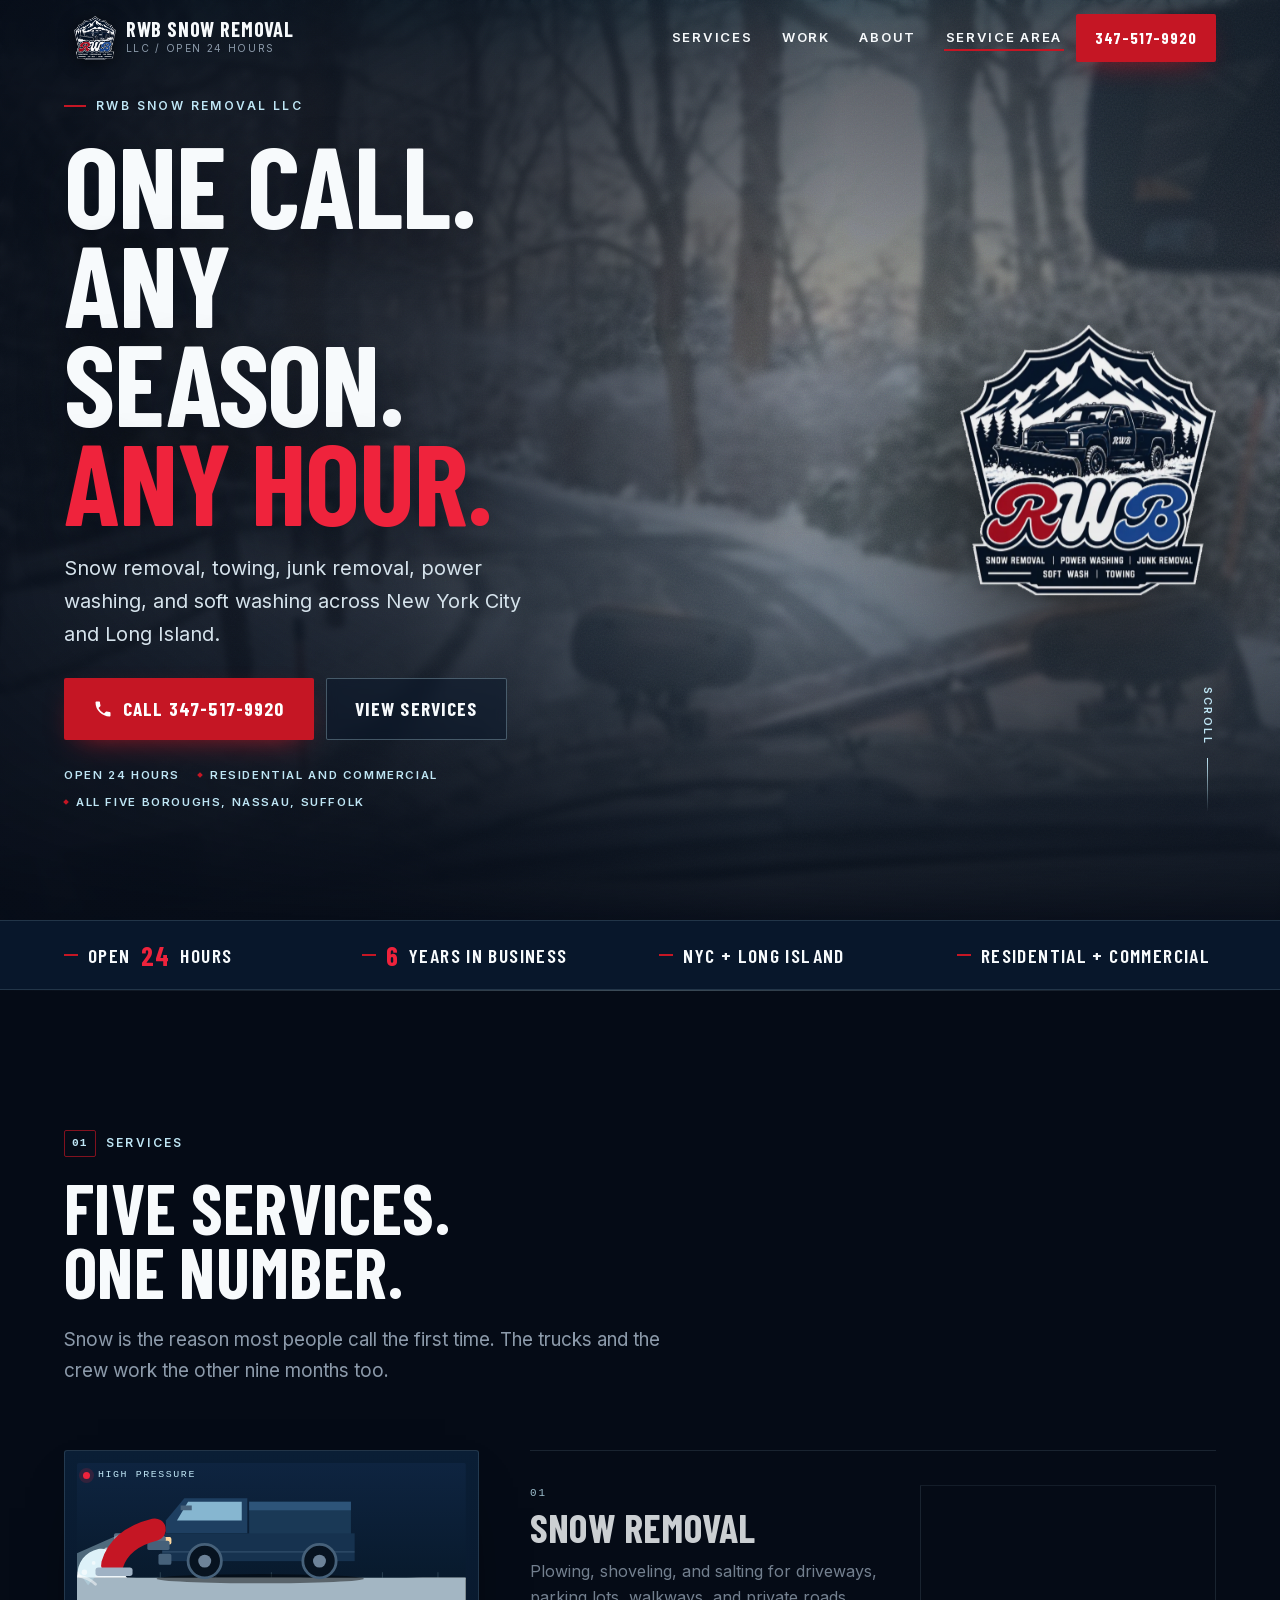
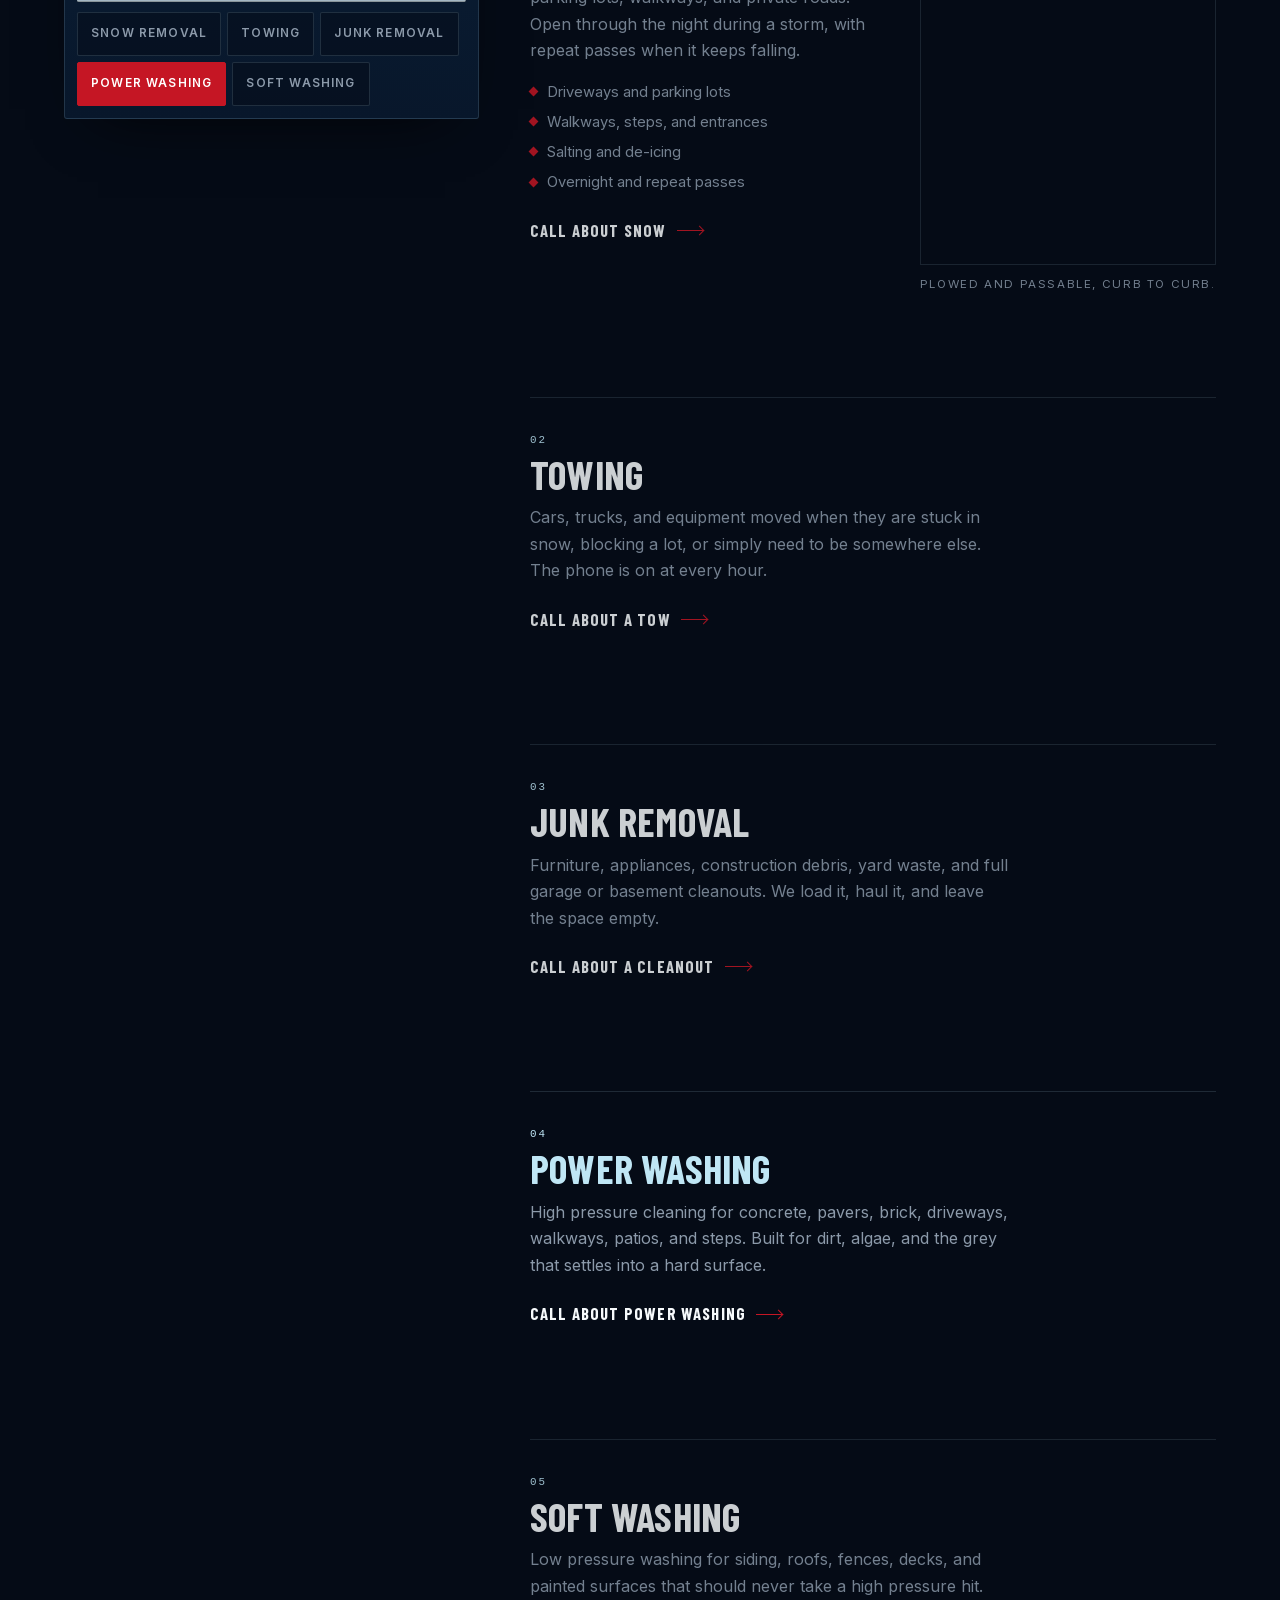
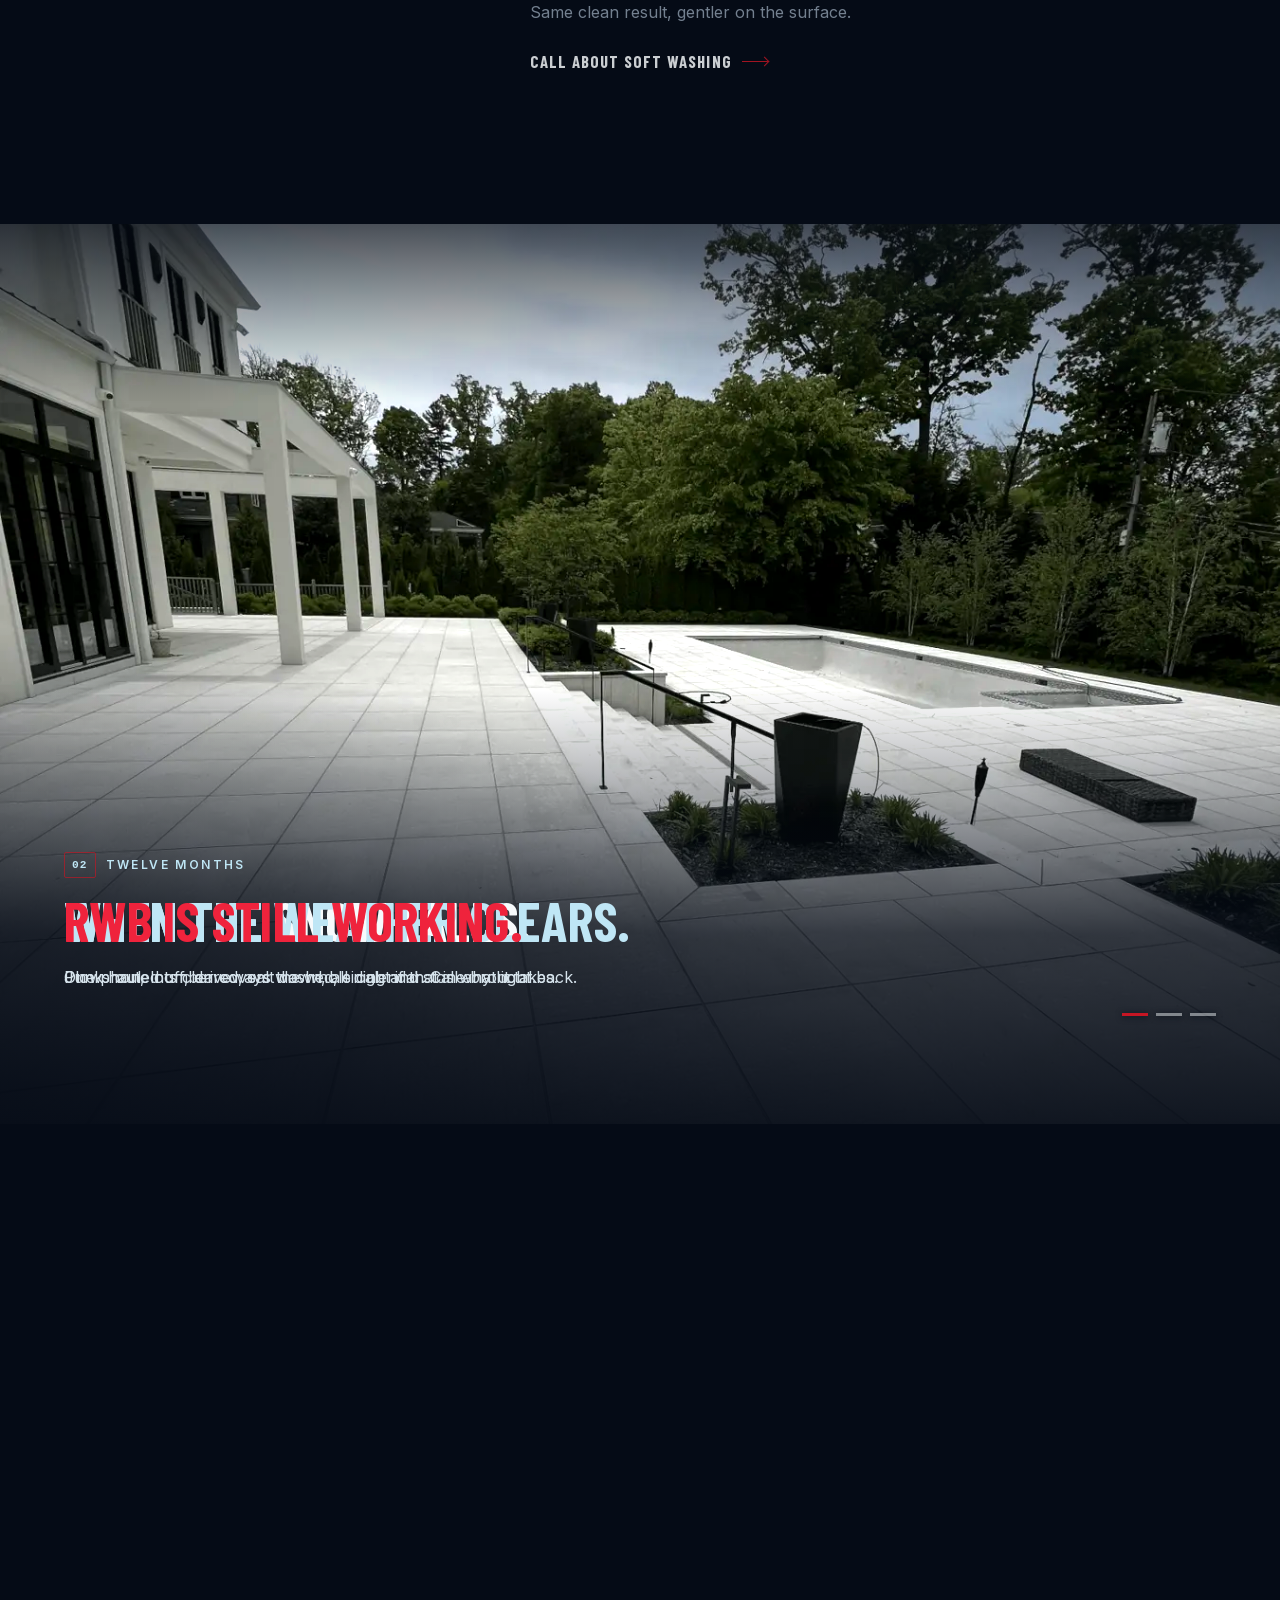
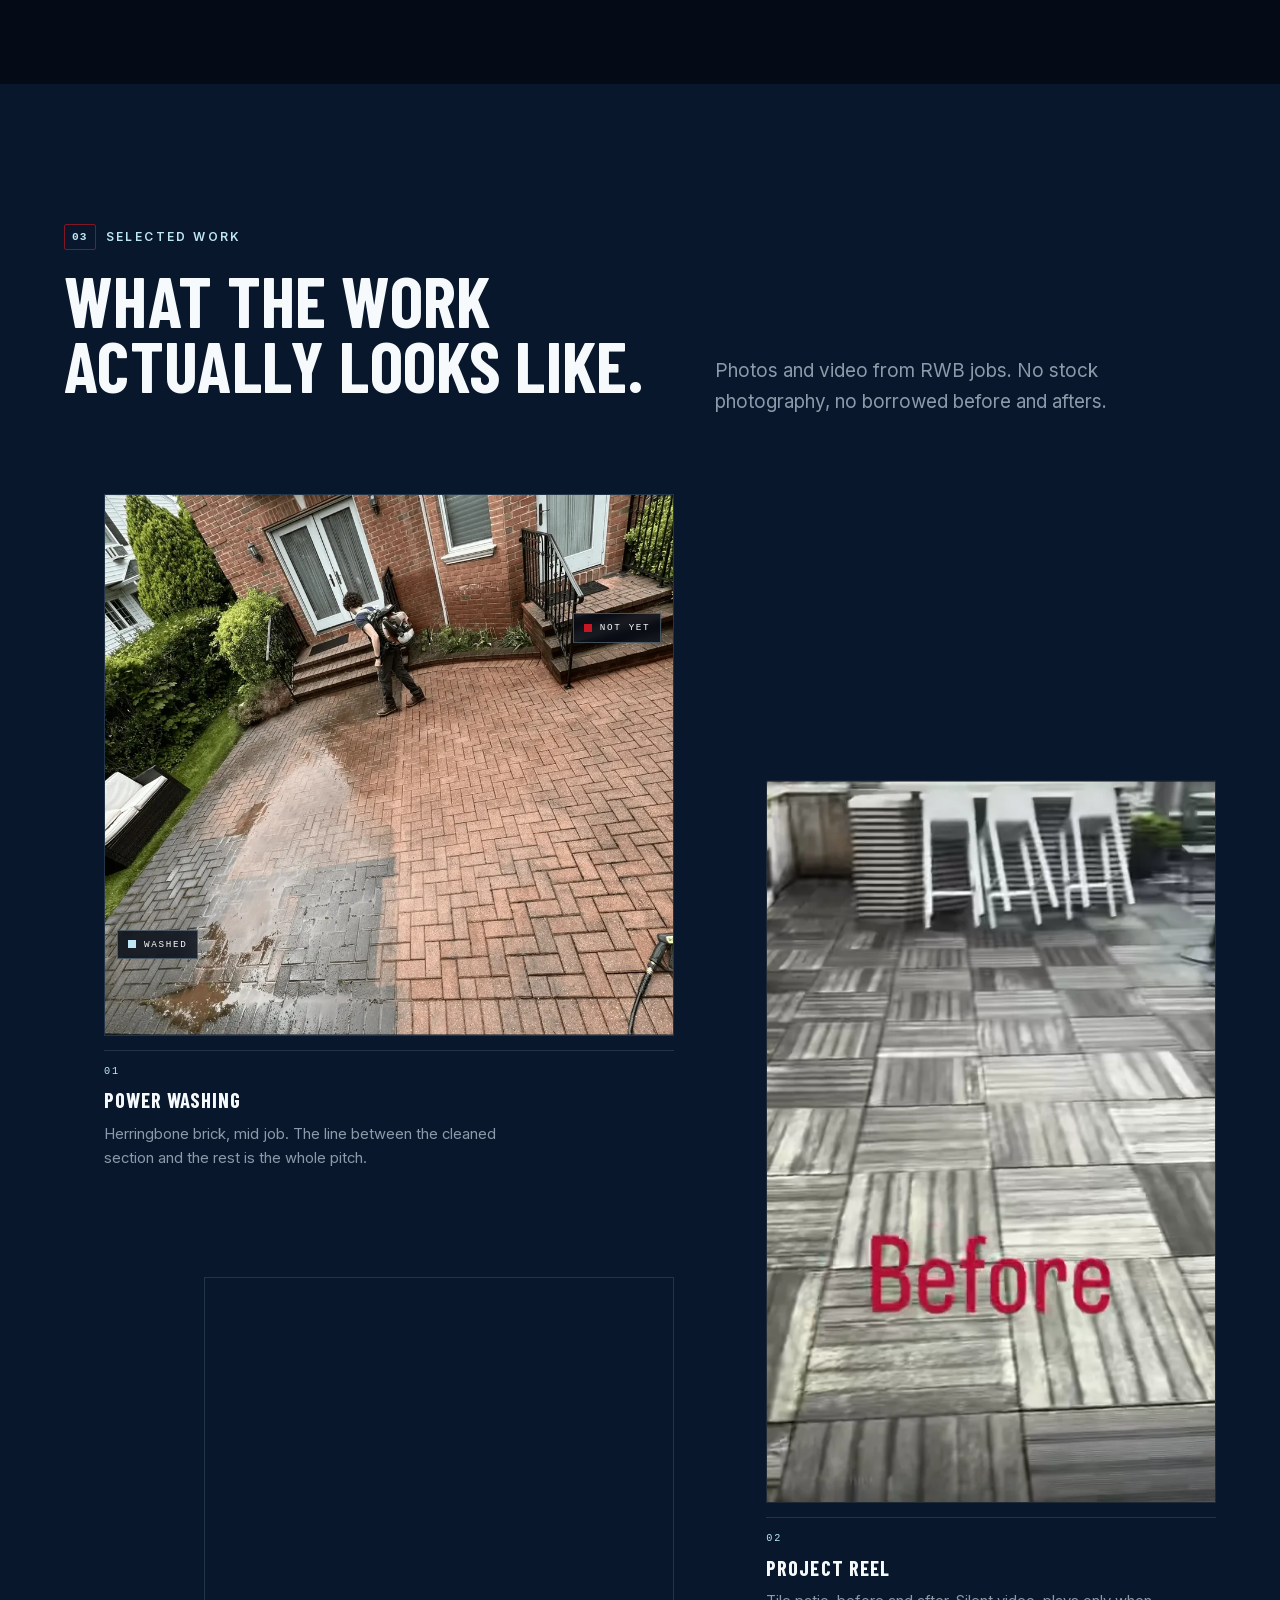
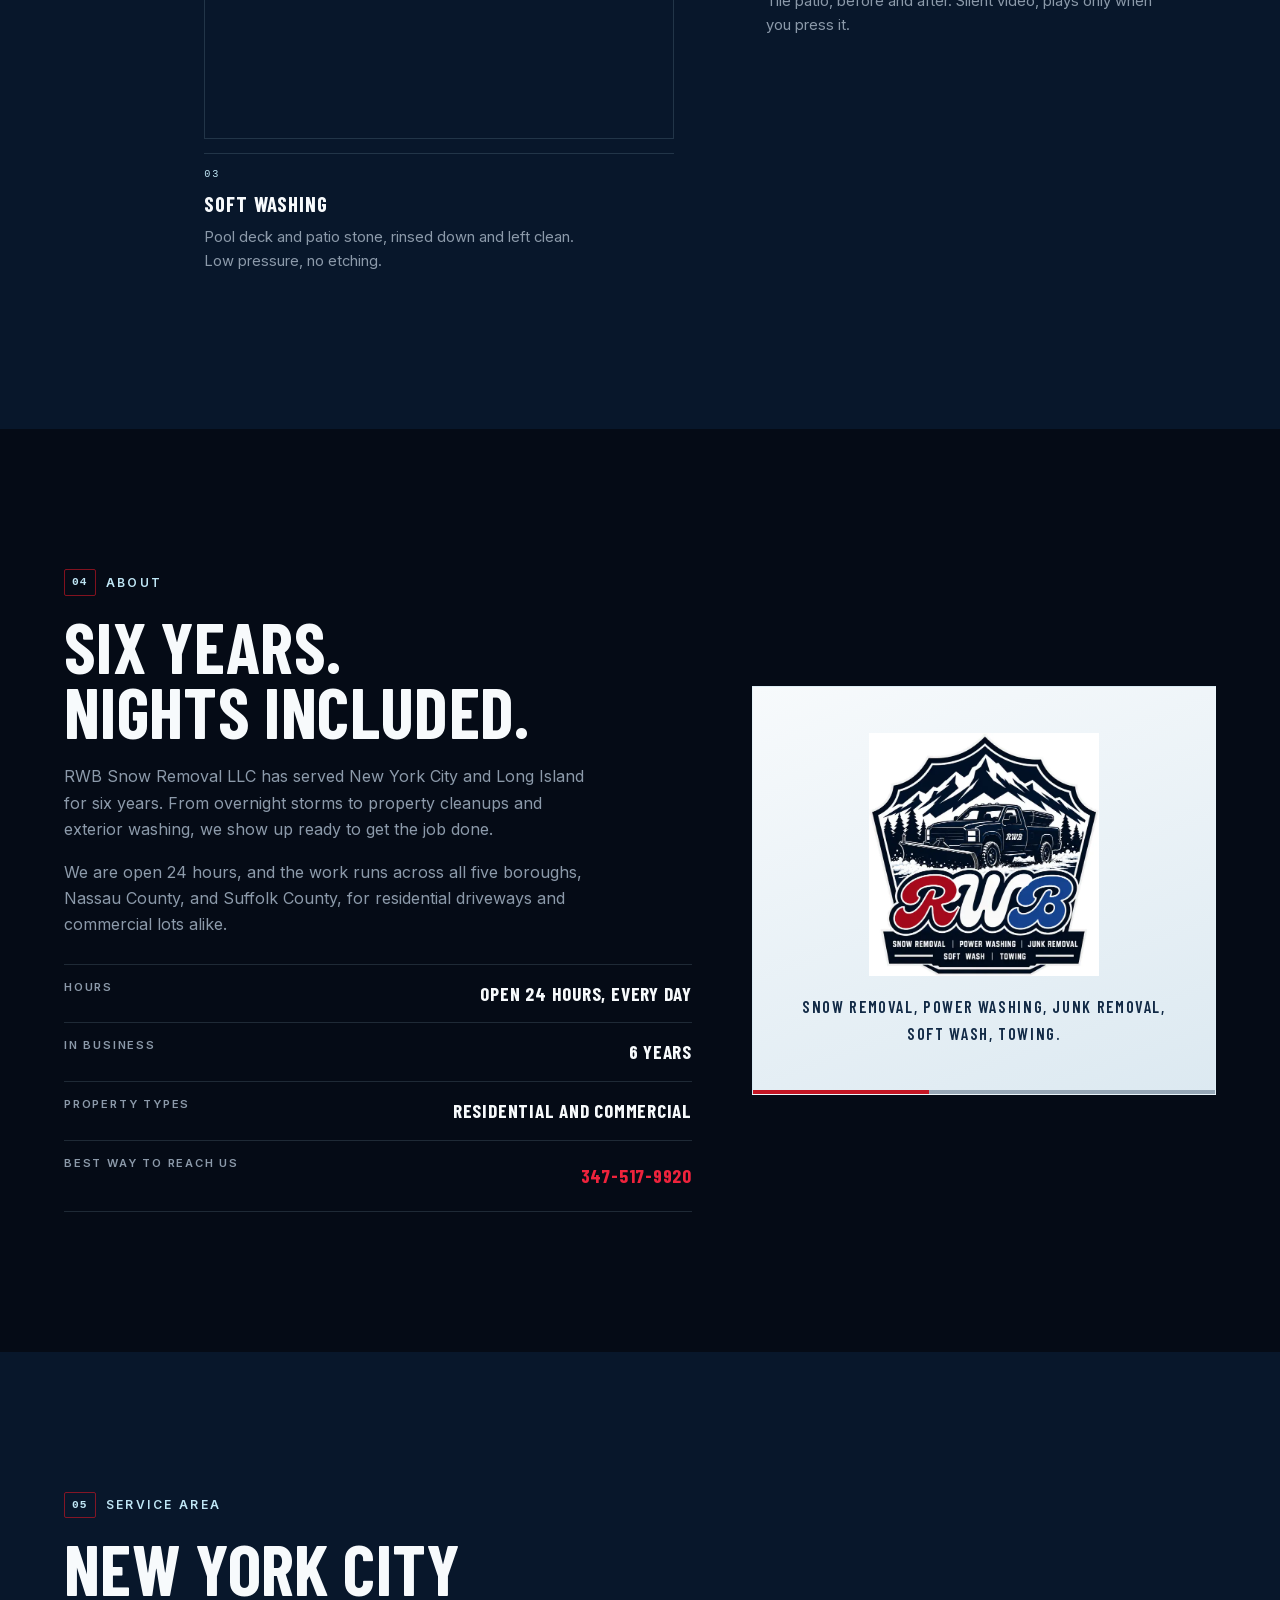
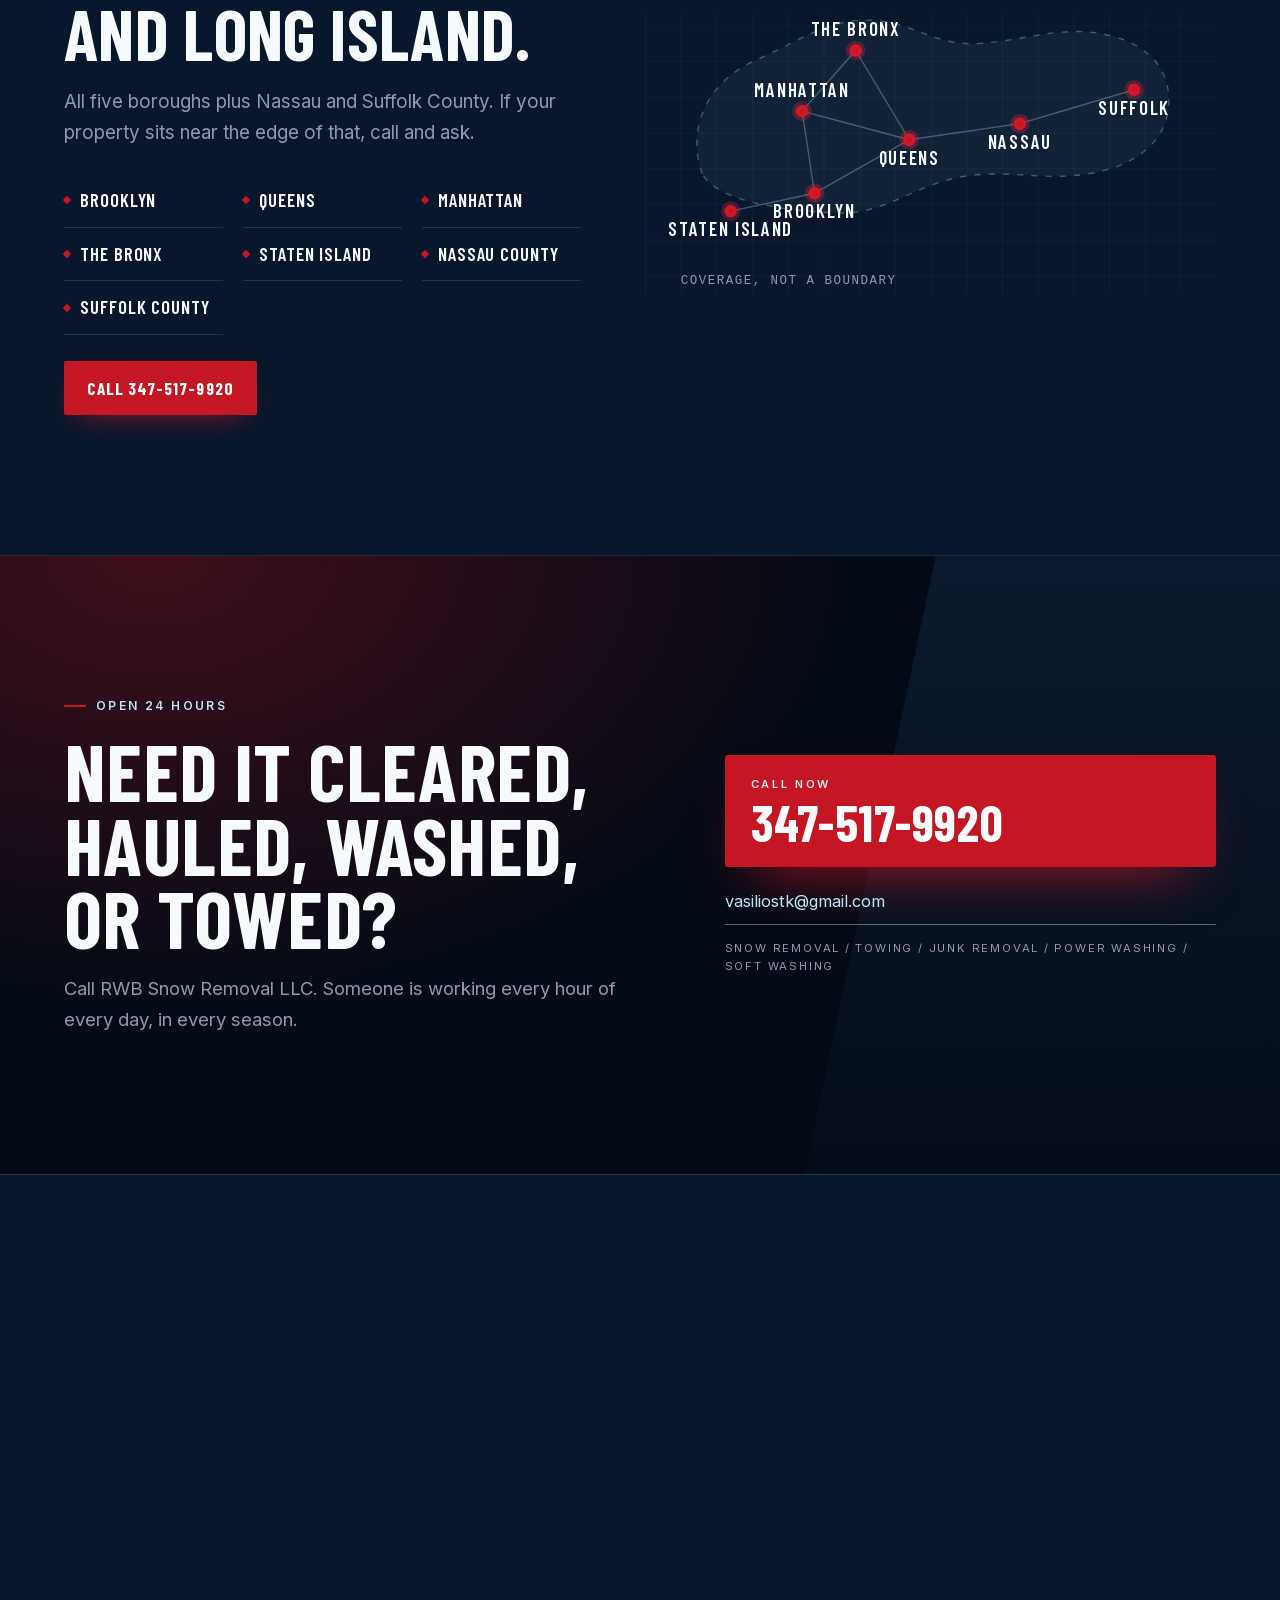
==== index.html @ 0ff24551 "Build the RWB Snow Removal LLC website A one page, static site for GitHub Pages: index.html at the r" ====
<!doctype html>
<html lang="en" class="no-js">
<head>
<meta charset="utf-8">
<meta name="viewport" content="width=device-width, initial-scale=1, viewport-fit=cover">

<!--
  SITE URL: the two absolute URLs below (canonical and og:url) plus the ones in
  sitemap.xml, robots.txt and the JSON-LD block are the only places the public
  address of this site appears. The default is the GitHub Pages address for this
  repository. If a custom domain is added later, replace that address in those
  files. Everything else on the page uses relative paths, so the site works from
  a repository subpath, from a custom domain, or from a local folder.
-->
<title>RWB Snow Removal LLC | 24 Hour Snow Removal, NYC and Long Island</title>
<meta name="description" content="Snow removal, towing, junk removal, power washing, and soft washing across all five NYC boroughs, Nassau County, and Suffolk County. Open 24 hours. Call 347-517-9920.">
<link rel="canonical" href="https://bellmorewebdesign.github.io/RWB_SnowRemoval/">
<meta name="theme-color" content="#08172B">
<meta name="color-scheme" content="dark">
<meta name="format-detection" content="telephone=yes">

<meta property="og:type" content="website">
<meta property="og:site_name" content="RWB Snow Removal LLC">
<meta property="og:title" content="RWB Snow Removal LLC | 24 Hour Snow Removal, NYC and Long Island">
<meta property="og:description" content="Snow removal, towing, junk removal, power washing, and soft washing across New York City and Long Island. Open 24 hours. Call 347-517-9920.">
<meta property="og:url" content="https://bellmorewebdesign.github.io/RWB_SnowRemoval/">
<meta property="og:image" content="https://bellmorewebdesign.github.io/RWB_SnowRemoval/assets/images/og-cover.jpg">
<meta property="og:image:width" content="1200">
<meta property="og:image:height" content="630">
<meta property="og:image:alt" content="RWB Snow Removal LLC, open 24 hours across New York City and Long Island">
<meta property="og:locale" content="en_US">
<meta name="twitter:card" content="summary_large_image">
<meta name="twitter:title" content="RWB Snow Removal LLC | 24 Hour Snow Removal, NYC and Long Island">
<meta name="twitter:description" content="Snow removal, towing, junk removal, power washing, and soft washing across New York City and Long Island. Open 24 hours.">
<meta name="twitter:image" content="https://bellmorewebdesign.github.io/RWB_SnowRemoval/assets/images/og-cover.jpg">

<link rel="icon" href="favicon.ico" sizes="16x16 32x32 48x48">
<link rel="icon" type="image/png" href="assets/images/favicon-32.png" sizes="32x32">
<link rel="apple-touch-icon" href="apple-touch-icon.png">

<link rel="preload" href="assets/fonts/barlow-condensed-700.woff2" as="font" type="font/woff2" crossorigin>
<link rel="preload" href="assets/fonts/inter-400.woff2" as="font" type="font/woff2" crossorigin>
<link rel="preload" href="assets/images/snowplow-cab-960.webp" as="image" fetchpriority="high"
      imagesrcset="assets/images/snowplow-cab-640.webp 640w, assets/images/snowplow-cab-960.webp 960w, assets/images/snowplow-cab.webp 1206w" imagesizes="100vw">
<link rel="stylesheet" href="assets/css/style.css">
<script>(function(d){var e=d.documentElement;e.className=e.className.replace('no-js','js');try{if(!window.matchMedia('(prefers-reduced-motion: reduce)').matches){e.classList.add('motion');}}catch(err){}})(document);</script>
</head>

<body>
<a class="skip-link" href="#main">Skip to content</a>

<header class="site-header" id="top" data-header>
  <div class="header-inner">
    <a class="brand" href="#top" aria-label="RWB Snow Removal LLC, back to top">
      <picture>
        <source srcset="assets/images/rwb-logo-transparent.webp" type="image/webp">
        <img class="brand-mark" src="assets/images/rwb-logo-transparent.png" alt="" width="616" height="649" decoding="async">
      </picture>
      <span class="brand-text">
        <span class="brand-name">RWB Snow Removal</span>
        <span class="brand-sub">LLC / Open 24 hours</span>
      </span>
    </a>

    <nav class="nav" aria-label="Primary">
      <ul class="nav-list">
        <li><a href="#services">Services</a></li>
        <li><a href="#work">Work</a></li>
        <li><a href="#about">About</a></li>
        <li><a href="#area">Service Area</a></li>
      </ul>
    </nav>

    <div class="header-actions">
      <a class="btn btn-call btn-header" href="tel:+13475179920">
        <span class="btn-call-label">Call</span>
        <span class="btn-call-number">347-517-9920</span>
      </a>
      <button class="nav-toggle" type="button" aria-expanded="false" aria-controls="mobile-menu" data-nav-toggle>
        <span class="nav-toggle-bars" aria-hidden="true"><i></i><i></i><i></i></span>
        <span class="nav-toggle-text">Menu</span>
      </button>
    </div>
  </div>

  <div class="mobile-menu" id="mobile-menu" data-nav-panel hidden>
    <nav aria-label="Mobile">
      <ul class="mobile-list">
        <li><a href="#services"><span class="mm-num">01</span> Services</a></li>
        <li><a href="#seasons"><span class="mm-num">02</span> Seasons</a></li>
        <li><a href="#work"><span class="mm-num">03</span> Work</a></li>
        <li><a href="#about"><span class="mm-num">04</span> About</a></li>
        <li><a href="#area"><span class="mm-num">05</span> Service Area</a></li>
      </ul>
    </nav>
    <div class="mobile-contact">
      <a class="btn btn-call btn-block" href="tel:+13475179920">Call 347-517-9920</a>
      <a class="mobile-email" href="mailto:vasiliostk@gmail.com">vasiliostk@gmail.com</a>
      <p class="mobile-hours">Open 24 hours / NYC and Long Island</p>
    </div>
  </div>
</header>

<main id="main">

  <!-- ============ HERO ============ -->
  <section class="hero" id="hero" data-hero>
    <div class="hero-media">
      <img class="hero-img" src="assets/images/snowplow-cab.webp"
           srcset="assets/images/snowplow-cab-640.webp 640w, assets/images/snowplow-cab-960.webp 960w, assets/images/snowplow-cab.webp 1206w" sizes="100vw"
           width="1206" height="1573"
           alt="View through the windshield of a plow truck on a snow covered road lined with bare trees"
           fetchpriority="high" decoding="async">
      <div class="hero-frost" aria-hidden="true"></div>
      <div class="hero-scrim" aria-hidden="true"></div>
      <div class="hero-grain" aria-hidden="true"></div>
    </div>

    <div class="hero-inner wrap">
      <div class="hero-copy">
        <p class="eyebrow hero-eyebrow">
          <span class="tick" aria-hidden="true"></span>
          RWB Snow Removal LLC
        </p>
        <h1 class="hero-title">
          <span class="hero-line">One call.</span>
          <span class="hero-line">Any season.</span>
          <span class="hero-line hero-line-accent">Any hour.</span>
        </h1>
        <p class="hero-sub">Snow removal, towing, junk removal, power washing, and soft washing across New York City and Long Island.</p>
        <div class="hero-actions">
          <a class="btn btn-call btn-lg" href="tel:+13475179920">
            <svg class="btn-icon" viewBox="0 0 24 24" aria-hidden="true" focusable="false"><path d="M6.6 10.8a15.1 15.1 0 0 0 6.6 6.6l2.2-2.2c.3-.3.7-.4 1-.2 1.2.4 2.4.6 3.6.6.6 0 1 .4 1 1V20c0 .6-.4 1-1 1A17 17 0 0 1 3 4c0-.6.4-1 1-1h3.4c.6 0 1 .4 1 1 0 1.3.2 2.5.6 3.6.1.4 0 .8-.2 1l-2.2 2.2Z"/></svg>
            Call 347-517-9920
          </a>
          <a class="btn btn-ghost btn-lg" href="#services">View services</a>
        </div>
        <ul class="hero-meta">
          <li>Open 24 hours</li>
          <li>Residential and commercial</li>
          <li>All five boroughs, Nassau, Suffolk</li>
        </ul>
      </div>
    </div>

    <picture>
      <source srcset="assets/images/rwb-logo-transparent.webp" type="image/webp">
      <img class="hero-badge" src="assets/images/rwb-logo-transparent.png" alt="" width="616" height="649"
           loading="lazy" decoding="async" aria-hidden="true">
    </picture>

    <a class="hero-scroll" href="#services">
      <span class="hero-scroll-text">Scroll</span>
      <span class="hero-scroll-line" aria-hidden="true"></span>
    </a>
  </section>

  <!-- ============ TRUST BAR ============ -->
  <section class="trust" aria-label="RWB at a glance">
    <div class="wrap">
      <ul class="trust-list">
        <li class="trust-item reveal"><span class="tick" aria-hidden="true"></span>Open <span class="num" data-count-to="24">24</span> hours</li>
        <li class="trust-item reveal" style="--d:60ms"><span class="tick" aria-hidden="true"></span><span class="num" data-count-to="6">6</span> years in business</li>
        <li class="trust-item reveal" style="--d:120ms"><span class="tick" aria-hidden="true"></span>NYC + Long Island</li>
        <li class="trust-item reveal" style="--d:180ms"><span class="tick" aria-hidden="true"></span>Residential + commercial</li>
      </ul>
    </div>
  </section>

  <!-- ============ SERVICES ============ -->
  <section class="services section" id="services" aria-labelledby="services-h">
    <div class="wrap">
      <div class="sec-head">
        <p class="eyebrow reveal"><span class="sec-num">01</span> Services</p>
        <h2 class="sec-title reveal" id="services-h" style="--d:60ms">Five services.<br>One number.</h2>
        <p class="lede reveal" style="--d:120ms">Snow is the reason most people call the first time. The trucks and the crew work the other nine months too.</p>
      </div>

      <div class="svc-layout">
        <div class="svc-stage-col">
          <div class="svc-stage" data-stage>
            <div class="svc-stage-head">
              <span class="svc-stage-dot" aria-hidden="true"></span>
              <span class="svc-stage-label" data-machine-label>Plow down</span>
            </div>

            <!-- WOW 3: original simplified service machine, built for this site -->
            <svg class="machine" viewBox="0 0 420 150" preserveAspectRatio="xMidYMax slice"
                 role="img" aria-label="Illustration of a service truck that changes its setup for each service"
                 data-machine data-state="snow">
              <defs>
                <linearGradient id="mSky" x1="0" y1="0" x2="0" y2="1">
                  <stop offset="0" stop-color="#0e2440"/>
                  <stop offset="1" stop-color="#071829"/>
                </linearGradient>
                <clipPath id="mGround"><rect x="0" y="124" width="420" height="26"/></clipPath>
              </defs>

              <rect class="m-sky" x="0" y="0" width="420" height="150" fill="url(#mSky)"/>

              <g class="m-ticks">
                <path d="M0 124h420"/>
                <path d="M30 118v6M90 118v6M150 118v6M210 118v6M270 118v6M330 118v6M390 118v6"/>
              </g>

              <g clip-path="url(#mGround)">
                <rect class="m-ground" x="0" y="124" width="420" height="26"/>
                <g class="m-snowlayer">
                  <rect x="0" y="124" width="420" height="26"/>
                  <path class="m-snowlip" d="M0 126c38 3 64-6 106-4s64 7 110 4 88-7 124-4 80 4 80 4v-6H0z"/>
                </g>
                <path class="m-plowed" d="M112 124H420v26H86z"/>
                <rect class="m-grime" x="0" y="124" width="420" height="26"/>
                <rect class="m-clean" x="0" y="124" width="420" height="26"/>
              </g>

              <g class="m-facade">
                <rect class="m-facade-wall" x="0" y="14" width="64" height="110"/>
                <rect class="m-facade-clean" x="0" y="14" width="64" height="110"/>
                <path class="m-facade-lap" d="M0 32h64M0 50h64M0 68h64M0 86h64M0 104h64"/>
                <rect class="m-facade-win" x="10" y="38" width="18" height="24"/>
                <rect class="m-facade-win" x="38" y="38" width="18" height="24"/>
                <rect class="m-facade-win" x="10" y="80" width="18" height="24"/>
                <rect class="m-facade-win" x="38" y="80" width="18" height="24"/>
              </g>

              <g class="m-towed">
                <path class="m-towed-cab" d="M350 74h38l14 20h-52z"/>
                <path class="m-towed-body" d="M336 94h70l12 14v16h-82z"/>
                <circle class="m-wheel-t" cx="356" cy="116" r="9"/>
                <circle class="m-wheel-t" cx="400" cy="116" r="9"/>
              </g>

              <path class="m-pile" d="M0 124c0-17 9-28 23-31 11-2 18 6 22 15 2 6 5 11 9 16z"/>
              <g class="m-dumped">
                <rect x="316" y="108" width="30" height="16" rx="2"/>
                <rect x="350" y="112" width="22" height="12" rx="2"/>
                <rect x="330" y="94" width="18" height="14" rx="2"/>
              </g>
              <ellipse class="m-shadow" cx="198" cy="125" rx="112" ry="5"/>

              <g class="m-truck">
                <g class="m-bed">
                  <path class="m-bed-box" d="M186 42h110v58H186z"/>
                  <path class="m-bed-rail" d="M186 42h110v9H186z"/>
                  <g class="m-debris">
                    <rect x="200" y="62" width="24" height="16" rx="2"/>
                    <rect x="230" y="58" width="18" height="20" rx="2"/>
                    <rect x="254" y="64" width="24" height="14" rx="2"/>
                  </g>
                  <text class="m-plate" x="241" y="92" text-anchor="middle">RWB</text>
                </g>

                <g class="m-boom">
                  <rect class="m-boom-arm" x="288" y="70" width="62" height="13" rx="2"/>
                  <path class="m-boom-hook" d="M344 83v9a10 10 0 0 0 10 10"/>
                </g>

                <path class="m-cab" d="M96 76V62l20-24h68v38z"/>
                <path class="m-glass" d="M120 42h58v20h-70z"/>
                <rect class="m-body" x="92" y="76" width="208" height="30"/>
                <path class="m-trim" d="M92 96h208"/>
                <rect class="m-bumper" x="88" y="98" width="14" height="12" rx="2"/>
                <rect class="m-light" x="92" y="80" width="10" height="8" rx="2"/>
                <path class="m-mirror" d="M112 46h12v5h-12z"/>

                <g class="m-wand">
                  <rect class="m-wand-arm" x="50" y="79" width="46" height="7" rx="3"/>
                  <rect class="m-wand-tip" x="40" y="76" width="13" height="12" rx="2"/>
                  <g class="m-spray">
                    <path class="m-spray-fan" d="M44 78-10 102l22 30 40-48z"/>
                    <path class="m-splash" d="M2 122c8 2 14 5 18 9"/>
                    <circle class="m-drop" cx="32" cy="94" r="2.6"/>
                    <circle class="m-drop" cx="18" cy="108" r="2"/>
                    <circle class="m-drop" cx="8" cy="118" r="3"/>
                  </g>
                </g>

                <g class="m-wheels">
                  <circle class="m-tyre" cx="138" cy="106" r="18"/>
                  <circle class="m-hub" cx="138" cy="106" r="7"/>
                  <circle class="m-tyre" cx="262" cy="106" r="18"/>
                  <circle class="m-hub" cx="262" cy="106" r="7"/>
                </g>

                <g class="m-plow">
                  <rect class="m-plow-arm" x="76" y="84" width="24" height="10" rx="2"/>
                  <path class="m-plow-blade" d="M84 72C60 78 44 90 38 110"/>
                  <rect class="m-plow-edge" x="20" y="113" width="40" height="9" rx="3"/>
                </g>
              </g>
            </svg>

            <ul class="svc-chips" data-chips>
              <li><a class="chip" href="#svc-snow" data-svc="snow">Snow removal</a></li>
              <li><a class="chip" href="#svc-towing" data-svc="towing">Towing</a></li>
              <li><a class="chip" href="#svc-junk" data-svc="junk">Junk removal</a></li>
              <li><a class="chip" href="#svc-power" data-svc="power">Power washing</a></li>
              <li><a class="chip" href="#svc-soft" data-svc="soft">Soft washing</a></li>
            </ul>
          </div>
        </div>

        <ol class="svc-list">
          <li class="svc svc-lead" id="svc-snow" data-svc="snow">
            <div class="svc-body">
              <p class="svc-index">01</p>
              <h3 class="svc-title">Snow removal</h3>
              <p class="svc-text">Plowing, shoveling, and salting for driveways, parking lots, walkways, and private roads. Open through the night during a storm, with repeat passes when it keeps falling.</p>
              <ul class="svc-points">
                <li>Driveways and parking lots</li>
                <li>Walkways, steps, and entrances</li>
                <li>Salting and de-icing</li>
                <li>Overnight and repeat passes</li>
              </ul>
              <a class="svc-link" href="tel:+13475179920">Call about snow<span class="svc-link-arrow" aria-hidden="true"></span></a>
            </div>
            <figure class="svc-figure reveal-img">
              <img src="assets/images/cleared-road.webp"
                   srcset="assets/images/cleared-road-640.webp 640w, assets/images/cleared-road-960.webp 960w, assets/images/cleared-road.webp 1350w"
                   sizes="(min-width: 900px) 30vw, 90vw"
                   width="1350" height="1800"
                   alt="Residential road plowed down to bare pavement with snow banked along both sides"
                   loading="lazy" decoding="async">
              <figcaption>Plowed and passable, curb to curb.</figcaption>
            </figure>
          </li>

          <li class="svc" id="svc-towing" data-svc="towing">
            <div class="svc-body">
              <p class="svc-index">02</p>
              <h3 class="svc-title">Towing</h3>
              <p class="svc-text">Cars, trucks, and equipment moved when they are stuck in snow, blocking a lot, or simply need to be somewhere else. The phone is on at every hour.</p>
              <a class="svc-link" href="tel:+13475179920">Call about a tow<span class="svc-link-arrow" aria-hidden="true"></span></a>
            </div>
          </li>

          <li class="svc" id="svc-junk" data-svc="junk">
            <div class="svc-body">
              <p class="svc-index">03</p>
              <h3 class="svc-title">Junk removal</h3>
              <p class="svc-text">Furniture, appliances, construction debris, yard waste, and full garage or basement cleanouts. We load it, haul it, and leave the space empty.</p>
              <a class="svc-link" href="tel:+13475179920">Call about a cleanout<span class="svc-link-arrow" aria-hidden="true"></span></a>
            </div>
          </li>

          <li class="svc" id="svc-power" data-svc="power">
            <div class="svc-body">
              <p class="svc-index">04</p>
              <h3 class="svc-title">Power washing</h3>
              <p class="svc-text">High pressure cleaning for concrete, pavers, brick, driveways, walkways, patios, and steps. Built for dirt, algae, and the grey that settles into a hard surface.</p>
              <a class="svc-link" href="tel:+13475179920">Call about power washing<span class="svc-link-arrow" aria-hidden="true"></span></a>
            </div>
          </li>

          <li class="svc" id="svc-soft" data-svc="soft">
            <div class="svc-body">
              <p class="svc-index">05</p>
              <h3 class="svc-title">Soft washing</h3>
              <p class="svc-text">Low pressure washing for siding, roofs, fences, decks, and painted surfaces that should never take a high pressure hit. Same clean result, gentler on the surface.</p>
              <a class="svc-link" href="tel:+13475179920">Call about soft washing<span class="svc-link-arrow" aria-hidden="true"></span></a>
            </div>
          </li>
        </ol>
      </div>
    </div>
  </section>

  <!-- ============ WOW 2: SEASON CHANGE ============ -->
  <section class="season" id="seasons" aria-labelledby="season-h" data-season>
    <div class="season-track" data-season-track>
      <div class="season-stage">
        <div class="season-layer season-warm">
          <img src="assets/images/pool-patio.webp"
               srcset="assets/images/pool-patio-640.webp 640w, assets/images/pool-patio-960.webp 960w, assets/images/pool-patio.webp 1350w" sizes="100vw"
               width="1350" height="1800"
               alt="Large light stone patio and pool deck after cleaning, with green trees behind it"
               loading="lazy" decoding="async">
        </div>
        <div class="season-layer season-winter" data-season-winter>
          <img src="assets/images/cleared-road.webp"
               srcset="assets/images/cleared-road-640.webp 640w, assets/images/cleared-road-960.webp 960w, assets/images/cleared-road.webp 1350w" sizes="100vw"
               width="1350" height="1800"
               alt="Snow banked along a cleared road on a grey winter afternoon"
               loading="lazy" decoding="async">
        </div>
        <div class="season-blade" aria-hidden="true" data-season-blade></div>
        <div class="season-veil" aria-hidden="true"></div>

        <div class="season-content wrap">
          <p class="eyebrow season-eyebrow"><span class="sec-num">02</span> Twelve months</p>
          <h2 class="season-h" id="season-h">
            <span class="season-line" data-stage="0">When the snow falls.</span>
            <span class="season-line" data-stage="1">When the weather clears.</span>
            <span class="season-line" data-stage="2">RWB is still working.</span>
          </h2>
          <p class="season-sub">
            <span class="season-note" data-stage="0">Plows out, lots cleared, salt down, all night if that is what it takes.</span>
            <span class="season-note" data-stage="1">Junk hauled off, driveways washed, siding and stone brought back.</span>
            <span class="season-note" data-stage="2">One phone number covers the whole calendar. Call any hour.</span>
          </p>
        </div>

        <div class="season-progress" aria-hidden="true">
          <span class="season-pip" data-pip="0"></span>
          <span class="season-pip" data-pip="1"></span>
          <span class="season-pip" data-pip="2"></span>
        </div>
      </div>
    </div>
  </section>

  <!-- ============ SELECTED WORK ============ -->
  <section class="work section" id="work" aria-labelledby="work-h">
    <div class="wrap">
      <div class="sec-head sec-head-split">
        <div>
          <p class="eyebrow reveal"><span class="sec-num">03</span> Selected work</p>
          <h2 class="sec-title reveal" id="work-h" style="--d:60ms">What the work<br>actually looks like.</h2>
        </div>
        <p class="lede reveal" style="--d:120ms">Photos and video from RWB jobs. No stock photography, no borrowed before and afters.</p>
      </div>

      <div class="work-grid">
        <figure class="work-item work-wide reveal-img">
          <div class="work-media">
            <img src="assets/images/power-washing.webp"
                 srcset="assets/images/power-washing-640.webp 640w, assets/images/power-washing-960.webp 960w, assets/images/power-washing.webp 1350w"
                 sizes="(min-width: 1000px) 52vw, 92vw"
                 width="1350" height="1800"
                 alt="Brick patio during power washing, with a hard line between the cleaned pavers and the dirty pavers"
                 loading="lazy" decoding="async">
            <span class="work-mark work-mark-a" aria-hidden="true"><i></i>Washed</span>
            <span class="work-mark work-mark-b" aria-hidden="true"><i></i>Not yet</span>
          </div>
          <figcaption>
            <span class="work-num">01</span>
            <span class="work-cap-title">Power washing</span>
            <span class="work-cap-text">Herringbone brick, mid job. The line between the cleaned section and the rest is the whole pitch.</span>
          </figcaption>
        </figure>

        <div class="work-item work-reel reveal-img">
          <div class="reel" data-reel>
            <div class="reel-frame">
              <video class="reel-video" data-reel-video
                     width="544" height="960"
                     muted playsinline loop preload="none"
                     aria-label="Silent project reel showing a tile patio before and after cleaning"
                     data-src="assets/video/rwb-work-reel.mp4"></video>
              <!-- Stands in for the video poster so the still loads lazily and
                   carries real alt text. It fades out once playback starts. -->
              <div class="reel-fallback" data-reel-fallback>
                <img src="assets/video/rwb-work-reel-poster.webp" width="544" height="960"
                     alt="Tile patio before cleaning, with dirt worked into the surface"
                     loading="lazy" decoding="async">
              </div>
              <button class="reel-btn" type="button" data-reel-btn aria-label="Play the project reel">
                <svg class="reel-icon reel-icon-play" viewBox="0 0 24 24" aria-hidden="true" focusable="false"><path d="M8 5.5v13l11-6.5z"/></svg>
                <svg class="reel-icon reel-icon-pause" viewBox="0 0 24 24" aria-hidden="true" focusable="false"><path d="M7 5h4v14H7zM13 5h4v14h-4z"/></svg>
              </button>
            </div>
          </div>
          <figcaption>
            <span class="work-num">02</span>
            <span class="work-cap-title">Project reel</span>
            <span class="work-cap-text">Tile patio, before and after. Silent video, plays only when you press it.</span>
          </figcaption>
        </div>

        <figure class="work-item work-tall reveal-img">
          <div class="work-media">
            <img src="assets/images/pool-patio.webp"
                 srcset="assets/images/pool-patio-640.webp 640w, assets/images/pool-patio-960.webp 960w, assets/images/pool-patio.webp 1350w"
                 sizes="(min-width: 1000px) 38vw, 92vw"
                 width="1350" height="1800"
                 alt="Cleaned stone pool deck with a spray wand resting at the edge of the frame"
                 loading="lazy" decoding="async">
          </div>
          <figcaption>
            <span class="work-num">03</span>
            <span class="work-cap-title">Soft washing</span>
            <span class="work-cap-text">Pool deck and patio stone, rinsed down and left clean. Low pressure, no etching.</span>
          </figcaption>
        </figure>
      </div>
    </div>
  </section>

  <!-- ============ ABOUT ============ -->
  <section class="about section" id="about" aria-labelledby="about-h">
    <div class="wrap about-grid">
      <div class="about-copy">
        <p class="eyebrow reveal"><span class="sec-num">04</span> About</p>
        <h2 class="sec-title reveal" id="about-h" style="--d:60ms">Six years.<br>Nights included.</h2>
        <p class="about-text reveal" style="--d:120ms">RWB Snow Removal LLC has served New York City and Long Island for six years. From overnight storms to property cleanups and exterior washing, we show up ready to get the job done.</p>
        <p class="about-text reveal" style="--d:160ms">We are open 24 hours, and the work runs across all five boroughs, Nassau County, and Suffolk County, for residential driveways and commercial lots alike.</p>
        <dl class="about-facts reveal" style="--d:200ms">
          <div><dt>Hours</dt><dd>Open 24 hours, every day</dd></div>
          <div><dt>In business</dt><dd>6 years</dd></div>
          <div><dt>Property types</dt><dd>Residential and commercial</dd></div>
          <div><dt>Best way to reach us</dt><dd><a href="tel:+13475179920">347-517-9920</a></dd></div>
        </dl>
      </div>
      <div class="about-panel reveal" style="--d:120ms">
        <img class="about-logo" src="assets/images/rwb-logo.webp" width="618" height="653"
             alt="RWB Snow Removal LLC logo" loading="lazy" decoding="async">
        <p class="about-panel-text">Snow removal, power washing, junk removal, soft wash, towing.</p>
      </div>
    </div>
  </section>

  <!-- ============ SERVICE AREA ============ -->
  <section class="area section" id="area" aria-labelledby="area-h">
    <div class="wrap area-grid">
      <div class="area-copy">
        <p class="eyebrow reveal"><span class="sec-num">05</span> Service area</p>
        <h2 class="sec-title reveal" id="area-h" style="--d:60ms">New York City<br>and Long Island.</h2>
        <p class="lede reveal" style="--d:120ms">All five boroughs plus Nassau and Suffolk County. If your property sits near the edge of that, call and ask.</p>
        <ul class="area-list reveal" style="--d:160ms">
          <li>Brooklyn</li>
          <li>Queens</li>
          <li>Manhattan</li>
          <li>The Bronx</li>
          <li>Staten Island</li>
          <li>Nassau County</li>
          <li>Suffolk County</li>
        </ul>
        <a class="btn btn-call" href="tel:+13475179920">Call 347-517-9920</a>
      </div>

      <div class="area-map reveal" style="--d:120ms">
        <svg class="coverage" viewBox="0 66 640 316" aria-hidden="true" focusable="false">
          <defs>
            <linearGradient id="covFade" x1="0" y1="0" x2="1" y2="0">
              <stop offset="0" stop-color="#BFE6F5" stop-opacity=".55"/>
              <stop offset="1" stop-color="#BFE6F5" stop-opacity=".08"/>
            </linearGradient>
            <pattern id="covGrid" width="40" height="40" patternUnits="userSpaceOnUse">
              <path d="M40 0H0v40" fill="none" stroke="#BFE6F5" stroke-opacity=".08" stroke-width="1"/>
            </pattern>
          </defs>
          <rect x="0" y="0" width="640" height="400" fill="url(#covGrid)"/>
          <path class="cov-blob" d="M64 246c-18-52 6-104 62-128 44-19 78-46 128-44 46 2 72 30 122 26 54-4 96-22 148-8 46 12 68 44 62 84-6 38-40 62-88 70-54 9-92-6-146 4-52 10-84 42-136 40-64-2-136-14-152-44z"/>
          <g class="cov-links">
            <path d="M96 288 190 268 176 176 236 108"/>
            <path d="M190 268 296 208 420 190 548 152"/>
            <path d="M176 176 296 208"/>
            <path d="M236 108 296 208"/>
          </g>
          <g class="cov-nodes">
            <g class="cov-node" style="--i:0"><circle cx="96" cy="288" r="7"/><text x="96" y="316">Staten Island</text></g>
            <g class="cov-node" style="--i:1"><circle cx="190" cy="268" r="7"/><text x="190" y="296">Brooklyn</text></g>
            <g class="cov-node" style="--i:2"><circle cx="176" cy="176" r="7"/><text x="176" y="160">Manhattan</text></g>
            <g class="cov-node" style="--i:3"><circle cx="236" cy="108" r="7"/><text x="236" y="92">The Bronx</text></g>
            <g class="cov-node" style="--i:4"><circle cx="296" cy="208" r="7"/><text x="296" y="236">Queens</text></g>
            <g class="cov-node" style="--i:5"><circle cx="420" cy="190" r="7"/><text x="420" y="218">Nassau</text></g>
            <g class="cov-node" style="--i:6"><circle cx="548" cy="152" r="7"/><text x="548" y="180">Suffolk</text></g>
          </g>
          <g class="cov-legend">
            <path d="M40 344h64" stroke="url(#covFade)" stroke-width="2"/>
            <text x="40" y="370">Coverage, not a boundary</text>
          </g>
        </svg>
      </div>
    </div>
  </section>

  <!-- ============ FINAL CALL ============ -->
  <section class="final section" id="contact" aria-labelledby="final-h">
    <div class="wrap final-grid">
      <div class="final-copy">
        <p class="eyebrow reveal"><span class="tick" aria-hidden="true"></span> Open 24 hours</p>
        <h2 class="final-title reveal" id="final-h" style="--d:60ms">Need it cleared, hauled, washed, or towed?</h2>
        <p class="final-sub reveal" style="--d:120ms">Call RWB Snow Removal LLC. Someone is working every hour of every day, in every season.</p>
      </div>
      <div class="final-actions reveal" style="--d:160ms">
        <a class="final-phone" href="tel:+13475179920">
          <span class="final-phone-label">Call now</span>
          <span class="final-phone-number">347-517-9920</span>
        </a>
        <a class="final-email" href="mailto:vasiliostk@gmail.com">vasiliostk@gmail.com</a>
        <p class="final-note">Snow removal / Towing / Junk removal / Power washing / Soft washing</p>
      </div>
    </div>
  </section>

</main>

<footer class="site-footer">
  <div class="wrap footer-grid">
    <div class="footer-brand">
      <picture>
        <source srcset="assets/images/rwb-logo-transparent.webp" type="image/webp">
        <img class="footer-logo" src="assets/images/rwb-logo-transparent.png" width="616" height="649"
             alt="RWB Snow Removal LLC logo" loading="lazy" decoding="async">
      </picture>
      <p class="footer-tag">Snow removal and property services for New York City and Long Island. Open 24 hours.</p>
    </div>

    <nav class="footer-col" aria-label="Services">
      <h2 class="footer-h">Services</h2>
      <ul>
        <li><a href="#svc-snow">Snow removal</a></li>
        <li><a href="#svc-towing">Towing</a></li>
        <li><a href="#svc-junk">Junk removal</a></li>
        <li><a href="#svc-power">Power washing</a></li>
        <li><a href="#svc-soft">Soft washing</a></li>
      </ul>
    </nav>

    <div class="footer-col">
      <h2 class="footer-h">Service area</h2>
      <ul>
        <li>Brooklyn</li>
        <li>Queens</li>
        <li>Manhattan</li>
        <li>The Bronx</li>
        <li>Staten Island</li>
        <li>Nassau County</li>
        <li>Suffolk County</li>
      </ul>
    </div>

    <div class="footer-col footer-contact">
      <h2 class="footer-h">Contact</h2>
      <ul>
        <li><a class="footer-phone" href="tel:+13475179920">347-517-9920</a></li>
        <li><a href="mailto:vasiliostk@gmail.com">vasiliostk@gmail.com</a></li>
        <li>Open 24 hours, every day</li>
      </ul>
    </div>
  </div>

  <div class="wrap footer-bottom">
    <p>&copy; <span data-year>2026</span> RWB Snow Removal LLC. All rights reserved.</p>
    <p class="footer-credit">Website by Bellmore Web Design</p>
  </div>
</footer>

<div class="callbar" data-callbar>
  <a class="callbar-link" href="tel:+13475179920">
    <svg class="btn-icon" viewBox="0 0 24 24" aria-hidden="true" focusable="false"><path d="M6.6 10.8a15.1 15.1 0 0 0 6.6 6.6l2.2-2.2c.3-.3.7-.4 1-.2 1.2.4 2.4.6 3.6.6.6 0 1 .4 1 1V20c0 .6-.4 1-1 1A17 17 0 0 1 3 4c0-.6.4-1 1-1h3.4c.6 0 1 .4 1 1 0 1.3.2 2.5.6 3.6.1.4 0 .8-.2 1l-2.2 2.2Z"/></svg>
    <span class="callbar-text"><strong>Call 347-517-9920</strong><small>Open 24 hours</small></span>
  </a>
</div>

<script type="application/ld+json">
{
  "@context": "https://schema.org",
  "@type": "LocalBusiness",
  "@id": "https://bellmorewebdesign.github.io/RWB_SnowRemoval/#business",
  "name": "RWB Snow Removal LLC",
  "url": "https://bellmorewebdesign.github.io/RWB_SnowRemoval/",
  "image": "https://bellmorewebdesign.github.io/RWB_SnowRemoval/assets/images/rwb-logo.webp",
  "logo": "https://bellmorewebdesign.github.io/RWB_SnowRemoval/assets/images/rwb-logo.webp",
  "telephone": "+1-347-517-9920",
  "email": "vasiliostk@gmail.com",
  "description": "Snow removal, towing, junk removal, power washing, and soft washing across all five New York City boroughs, Nassau County, and Suffolk County. Open 24 hours.",
  "openingHoursSpecification": [{
    "@type": "OpeningHoursSpecification",
    "dayOfWeek": ["Monday","Tuesday","Wednesday","Thursday","Friday","Saturday","Sunday"],
    "opens": "00:00",
    "closes": "23:59"
  }],
  "areaServed": [
    {"@type": "AdministrativeArea", "name": "Brooklyn, New York"},
    {"@type": "AdministrativeArea", "name": "Queens, New York"},
    {"@type": "AdministrativeArea", "name": "Manhattan, New York"},
    {"@type": "AdministrativeArea", "name": "The Bronx, New York"},
    {"@type": "AdministrativeArea", "name": "Staten Island, New York"},
    {"@type": "AdministrativeArea", "name": "Nassau County, New York"},
    {"@type": "AdministrativeArea", "name": "Suffolk County, New York"}
  ],
  "hasOfferCatalog": {
    "@type": "OfferCatalog",
    "name": "RWB Snow Removal LLC services",
    "itemListElement": [
      {"@type": "Offer", "itemOffered": {"@type": "Service", "name": "Snow removal"}},
      {"@type": "Offer", "itemOffered": {"@type": "Service", "name": "Towing"}},
      {"@type": "Offer", "itemOffered": {"@type": "Service", "name": "Junk removal"}},
      {"@type": "Offer", "itemOffered": {"@type": "Service", "name": "Power washing"}},
      {"@type": "Offer", "itemOffered": {"@type": "Service", "name": "Soft washing"}}
    ]
  }
}
</script>

<script src="assets/js/main.js" defer></script>
</body>
</html>
---- assets/css/style.css ----
/* ==========================================================================
   RWB Snow Removal LLC
   Hand built, no framework, no build step.
   1.  Fonts
   2.  Tokens and reset
   3.  Typography and shared parts
   4.  Buttons and links
   5.  Header, navigation, mobile menu
   6.  Hero (frost clearing reveal)
   7.  Trust bar
   8.  Services and the service machine
   9.  Season change transition
   10. Selected work and the project reel
   11. About
   12. Service area
   13. Final call
   14. Footer and the mobile call bar
   15. Motion, reveals, reduced motion
   ========================================================================== */

/* 1. Fonts ---------------------------------------------------------------- */
@font-face {
  font-family: "Barlow Condensed";
  font-style: normal;
  font-weight: 600;
  font-display: swap;
  src: url("../fonts/barlow-condensed-600.woff2") format("woff2");
}
@font-face {
  font-family: "Barlow Condensed";
  font-style: normal;
  font-weight: 700;
  font-display: swap;
  src: url("../fonts/barlow-condensed-700.woff2") format("woff2");
}
@font-face {
  font-family: "Inter";
  font-style: normal;
  font-weight: 400;
  font-display: swap;
  src: url("../fonts/inter-400.woff2") format("woff2");
}
@font-face {
  font-family: "Inter";
  font-style: normal;
  font-weight: 600;
  font-display: swap;
  src: url("../fonts/inter-600.woff2") format("woff2");
}

/* 2. Tokens and reset ----------------------------------------------------- */
:root {
  --navy-black: #050B16;
  --deep-navy: #08172B;
  --steel-navy: #122A46;
  --signal-red: #C51624;
  --bright-red: #EF233C;
  --red-hover: #DD1C30;
  --snow: #F7FAFC;
  --ice: #BFE6F5;
  --steel: #8C9AAA;

  --line: rgba(191, 230, 245, .14);
  --line-soft: rgba(191, 230, 245, .08);
  --line-strong: rgba(191, 230, 245, .3);

  --display: "Barlow Condensed", "Oswald", "Arial Narrow", "Helvetica Neue", Arial, sans-serif;
  --body: "Inter", system-ui, -apple-system, "Segoe UI", Roboto, "Helvetica Neue", Arial, sans-serif;
  --mono: ui-monospace, SFMono-Regular, "SF Mono", Menlo, Consolas, monospace;

  --header-h: 58px;
  --stage-h: 0px;
  --gutter: clamp(18px, 5vw, 64px);
  --maxw: 1320px;
  --blade: -12deg;
  --ease: cubic-bezier(.22, .8, .2, 1);
}

*, *::before, *::after { box-sizing: border-box; }

html {
  scroll-behavior: smooth;
  scroll-padding-top: calc(var(--header-h) + 12px);
  -webkit-text-size-adjust: 100%;
}

body {
  margin: 0;
  background: var(--navy-black);
  color: var(--steel);
  font-family: var(--body);
  font-size: 1rem;
  line-height: 1.65;
  overflow-x: hidden;
  -webkit-font-smoothing: antialiased;
}

[hidden] { display: none !important; }

/* picture is only a source wrapper, the img keeps the layout role */
picture { display: contents; }

img, svg, video { display: block; max-width: 100%; }
img, video { height: auto; }

h1, h2, h3, h4 {
  font-family: var(--display);
  font-weight: 700;
  color: var(--snow);
  text-transform: uppercase;
  line-height: .92;
  letter-spacing: .005em;
  margin: 0;
  text-wrap: balance;
}

p { margin: 0; }
ul, ol { margin: 0; padding: 0; list-style: none; }

a { color: inherit; }

::selection { background: var(--signal-red); color: #fff; }

:focus-visible {
  outline: 3px solid var(--ice);
  outline-offset: 3px;
  border-radius: 2px;
}

.skip-link {
  position: absolute;
  left: 12px;
  top: -80px;
  z-index: 200;
  background: var(--signal-red);
  color: #fff;
  font-weight: 600;
  padding: 12px 18px;
  border-radius: 2px;
  transition: top .18s ease;
}
.skip-link:focus { top: 12px; }

.sr-only {
  position: absolute;
  width: 1px; height: 1px;
  padding: 0; margin: -1px;
  overflow: hidden;
  clip: rect(0 0 0 0);
  white-space: nowrap;
  border: 0;
}

/* 3. Typography and shared parts ------------------------------------------ */
.wrap {
  width: 100%;
  max-width: var(--maxw);
  margin-inline: auto;
  padding-inline: var(--gutter);
}

.section {
  position: relative;
  padding-block: clamp(64px, 11vw, 140px);
}

.sec-head { max-width: 62ch; }

.sec-head-split {
  display: grid;
  gap: clamp(20px, 3vw, 48px);
  max-width: none;
  align-items: end;
}

.eyebrow {
  display: flex;
  align-items: center;
  gap: 10px;
  font-size: .75rem;
  font-weight: 600;
  letter-spacing: .2em;
  text-transform: uppercase;
  color: var(--ice);
  margin-bottom: 18px;
}

.sec-num {
  font-family: var(--mono);
  font-size: .7rem;
  letter-spacing: .1em;
  color: var(--ice);
  padding: 3px 7px;
  border: 1px solid rgba(197, 22, 36, .65);
  border-radius: 2px;
}

.tick {
  width: 22px;
  height: 2px;
  background: var(--signal-red);
  flex: none;
}

.sec-title {
  font-size: clamp(2.1rem, 6.2vw, 4.4rem);
  margin-bottom: 20px;
}

.lede {
  font-size: clamp(1rem, 1.5vw, 1.18rem);
  color: var(--steel);
  max-width: 56ch;
}

.num { font-family: var(--display); font-weight: 700; }

/* 4. Buttons and links ---------------------------------------------------- */
.btn {
  display: inline-flex;
  align-items: center;
  justify-content: center;
  gap: 10px;
  min-height: 48px;
  padding: 12px 22px;
  font-family: var(--display);
  font-size: 1.08rem;
  font-weight: 700;
  letter-spacing: .06em;
  text-transform: uppercase;
  text-decoration: none;
  border: 1px solid transparent;
  border-radius: 2px;
  cursor: pointer;
  transition: background-color .2s ease, border-color .2s ease, color .2s ease, transform .2s ease;
}

.btn-lg { min-height: 56px; padding: 14px 28px; font-size: 1.2rem; }

.btn-call {
  background: var(--signal-red);
  color: #fff;
  box-shadow: 0 10px 30px -14px rgba(197, 22, 36, .9);
}
.btn-call:hover, .btn-call:focus-visible { background: var(--red-hover); }
.btn-call:active { transform: translateY(1px); }

.btn-ghost {
  background: rgba(8, 23, 43, .5);
  border-color: var(--line-strong);
  color: var(--snow);
  backdrop-filter: blur(6px);
}
.btn-ghost:hover, .btn-ghost:focus-visible { border-color: var(--ice); background: rgba(18, 42, 70, .7); }

.btn-block { width: 100%; }

.btn-icon { width: 20px; height: 20px; fill: currentColor; flex: none; }

/* 5. Header --------------------------------------------------------------- */
.site-header {
  position: fixed;
  inset: 0 0 auto 0;
  z-index: 100;
  background: transparent;
  transition: background-color .3s ease, border-color .3s ease, backdrop-filter .3s ease;
  border-bottom: 1px solid transparent;
}
.site-header.is-stuck {
  background: rgba(5, 11, 22, .88);
  backdrop-filter: blur(14px) saturate(1.2);
  border-bottom-color: var(--line);
}
.site-header.is-open { background: var(--navy-black); }

.header-inner {
  display: flex;
  align-items: center;
  gap: 12px;
  height: var(--header-h);
  max-width: var(--maxw);
  margin-inline: auto;
  padding-inline: var(--gutter);
}

.brand {
  display: flex;
  align-items: center;
  gap: 10px;
  padding-block: 6px;
  text-decoration: none;
  margin-right: auto;
  min-width: 0;
}
.brand-mark {
  width: auto;
  height: 38px;
  filter: drop-shadow(0 2px 8px rgba(0, 0, 0, .55));
}
.brand-text { display: flex; flex-direction: column; min-width: 0; overflow: hidden; }
.brand-name {
  font-family: var(--display);
  font-size: 1.12rem;
  font-weight: 700;
  line-height: 1;
  letter-spacing: .04em;
  text-transform: uppercase;
  color: var(--snow);
  white-space: nowrap;
}
.brand-sub {
  font-size: .64rem;
  letter-spacing: .16em;
  text-transform: uppercase;
  color: var(--steel);
  white-space: nowrap;
}

.nav { display: none; }
.nav-list { display: flex; align-items: center; gap: clamp(14px, 2vw, 30px); }
.nav-list a {
  position: relative;
  display: flex;
  align-items: center;
  min-height: 44px;
  padding: 8px 2px;
  font-size: .82rem;
  font-weight: 600;
  letter-spacing: .13em;
  text-transform: uppercase;
  text-decoration: none;
  color: var(--snow);
  transition: color .2s ease;
}
.nav-list a::after {
  content: "";
  position: absolute;
  left: 0; right: 0; bottom: 9px;
  height: 2px;
  background: var(--signal-red);
  transform: scaleX(0);
  transform-origin: left;
  transition: transform .28s var(--ease);
}
.nav-list a:hover::after, .nav-list a:focus-visible::after, .nav-list a[aria-current]::after { transform: scaleX(1); }

.header-actions { display: flex; align-items: center; gap: 8px; }

.btn-header { min-height: 44px; padding: 8px 14px; font-size: .95rem; gap: 6px; }
.btn-call-label { display: inline; }
.btn-call-number { display: none; }

.nav-toggle {
  display: inline-flex;
  align-items: center;
  gap: 8px;
  min-height: 44px;
  min-width: 44px;
  padding: 8px 12px;
  background: transparent;
  border: 1px solid var(--line-strong);
  border-radius: 2px;
  color: var(--snow);
  font-family: var(--display);
  font-size: .95rem;
  font-weight: 700;
  letter-spacing: .1em;
  text-transform: uppercase;
  cursor: pointer;
}
.nav-toggle-bars { display: grid; gap: 4px; width: 18px; }
.nav-toggle-bars i {
  display: block;
  height: 2px;
  background: currentColor;
  transition: transform .28s var(--ease), opacity .2s ease;
}
.nav-toggle[aria-expanded="true"] .nav-toggle-bars i:nth-child(1) { transform: translateY(6px) rotate(45deg); }
.nav-toggle[aria-expanded="true"] .nav-toggle-bars i:nth-child(2) { opacity: 0; }
.nav-toggle[aria-expanded="true"] .nav-toggle-bars i:nth-child(3) { transform: translateY(-6px) rotate(-45deg); }

.mobile-menu {
  position: fixed;
  inset: var(--header-h) 0 0 0;
  z-index: 99;
  display: flex;
  flex-direction: column;
  justify-content: space-between;
  gap: 24px;
  padding: 24px var(--gutter) calc(28px + env(safe-area-inset-bottom));
  background: var(--navy-black);
  border-top: 1px solid var(--line);
  overflow-y: auto;
  opacity: 0;
  transform: translateY(-8px);
  transition: opacity .26s ease, transform .26s var(--ease);
}
.mobile-menu[hidden] { display: none; }
.mobile-menu.is-open { opacity: 1; transform: none; }

.mobile-list li + li { border-top: 1px solid var(--line-soft); }
.mobile-list a {
  display: flex;
  align-items: baseline;
  gap: 14px;
  padding: 16px 0;
  font-family: var(--display);
  font-size: 1.9rem;
  font-weight: 700;
  text-transform: uppercase;
  text-decoration: none;
  color: var(--snow);
}
.mm-num { font-family: var(--mono); font-size: .7rem; color: var(--ice); }

.mobile-contact { display: grid; gap: 12px; }
.mobile-email { display: inline-flex; align-items: center; min-height: 44px; color: var(--ice); text-decoration: none; font-size: 1rem; }
.mobile-hours {
  font-size: .74rem;
  letter-spacing: .16em;
  text-transform: uppercase;
  color: var(--steel);
}

/* 6. Hero ----------------------------------------------------------------- */
.hero {
  position: relative;
  display: flex;
  align-items: flex-end;
  min-height: 100svh;
  padding-top: calc(var(--header-h) + 20px);
  padding-bottom: clamp(70px, 12vh, 120px);
  overflow: hidden;
  isolation: isolate;
}

.hero-media { position: absolute; inset: 0; z-index: -1; }

.hero-img {
  width: 100%;
  height: 100%;
  object-fit: cover;
  object-position: 50% 38%;
  transform: scale(1.06) translate3d(0, var(--hero-img-y, 0), 0);
  will-change: transform;
}

.hero-frost {
  --clear: 0;
  position: absolute;
  inset: -2px;
  background-image:
    radial-gradient(130% 74% at 52% 34%, rgba(247, 250, 252, .02), rgba(191, 230, 245, .09) 46%, rgba(191, 230, 245, .2) 84%),
    url("data:image/svg+xml,%3Csvg xmlns='http://www.w3.org/2000/svg' width='300' height='300'%3E%3Cfilter id='n'%3E%3CfeTurbulence type='fractalNoise' baseFrequency='.62' numOctaves='4' seed='11'/%3E%3CfeColorMatrix type='saturate' values='0'/%3E%3C/filter%3E%3Crect width='300' height='300' filter='url(%23n)' opacity='.28'/%3E%3C/svg%3E");
  background-size: cover, 300px 300px;
  -webkit-mask-image: radial-gradient(118% 76% at 52% 36%, transparent calc(var(--clear) * 122% - 22%), #000 calc(var(--clear) * 122% + 8%));
  mask-image: radial-gradient(118% 76% at 52% 36%, transparent calc(var(--clear) * 122% - 22%), #000 calc(var(--clear) * 122% + 8%));
  mix-blend-mode: screen;
  pointer-events: none;
}

.hero-scrim {
  position: absolute;
  inset: 0;
  background:
    linear-gradient(96deg, rgba(5, 11, 22, .94) 0%, rgba(5, 11, 22, .78) 34%, rgba(5, 11, 22, .3) 62%, rgba(5, 11, 22, .5) 100%),
    linear-gradient(to top, rgba(5, 11, 22, .96) 0%, rgba(5, 11, 22, .3) 34%, rgba(5, 11, 22, .12) 62%, rgba(5, 11, 22, .6) 100%);
  pointer-events: none;
}

.hero-grain {
  position: absolute;
  inset: 0;
  opacity: .3;
  mix-blend-mode: overlay;
  pointer-events: none;
  background-image: url("data:image/svg+xml,%3Csvg xmlns='http://www.w3.org/2000/svg' width='160' height='160'%3E%3Cfilter id='g'%3E%3CfeTurbulence type='fractalNoise' baseFrequency='.9' numOctaves='2' seed='3'/%3E%3C/filter%3E%3Crect width='160' height='160' filter='url(%23g)' opacity='.45'/%3E%3C/svg%3E");
}

.hero-inner { position: relative; z-index: 2; width: 100%; }
.hero-copy {
  max-width: 40ch;
  transform: translate3d(0, var(--hero-copy-y, 0), 0);
  opacity: var(--hero-copy-o, 1);
}

.hero-eyebrow { color: var(--ice); }

.hero-title {
  font-size: clamp(2.9rem, 12.5vw, 7.2rem);
  line-height: .86;
  letter-spacing: -.005em;
  margin-bottom: 22px;
  text-shadow: 0 18px 46px rgba(5, 11, 22, .6);
}
.hero-line { display: block; }
.hero-line-accent { color: var(--bright-red); }

.hero-sub {
  font-size: clamp(1rem, 2.2vw, 1.24rem);
  color: #D6E3EC;
  max-width: 42ch;
  margin-bottom: 28px;
}

.hero-actions { display: flex; flex-wrap: wrap; gap: 12px; margin-bottom: 26px; }

.hero-meta {
  display: flex;
  flex-wrap: wrap;
  gap: 8px 18px;
  font-size: .72rem;
  font-weight: 600;
  letter-spacing: .14em;
  text-transform: uppercase;
  color: var(--ice);
}
.hero-meta li { display: flex; align-items: center; gap: 8px; }
.hero-meta li + li::before {
  content: "";
  width: 4px;
  height: 4px;
  background: var(--signal-red);
  transform: rotate(45deg);
}

.hero-badge { display: none; }

.hero-scroll {
  position: absolute;
  right: var(--gutter);
  bottom: clamp(70px, 12vh, 120px);
  z-index: 2;
  display: none;
  align-items: center;
  gap: 12px;
  font-size: .68rem;
  font-weight: 600;
  letter-spacing: .24em;
  text-transform: uppercase;
  color: var(--ice);
  text-decoration: none;
  writing-mode: vertical-rl;
}
.hero-scroll-line { width: 1px; height: 54px; background: linear-gradient(var(--ice), transparent); }

/* 7. Trust bar ------------------------------------------------------------ */
.trust {
  position: relative;
  background: var(--deep-navy);
  border-block: 1px solid var(--line);
  padding-block: 18px;
}
.trust-list {
  display: grid;
  grid-template-columns: 1fr 1fr;
  gap: 14px clamp(14px, 3vw, 40px);
}
.trust-item {
  display: flex;
  align-items: center;
  gap: 10px;
  font-family: var(--display);
  font-size: clamp(.95rem, 2.6vw, 1.24rem);
  font-weight: 600;
  letter-spacing: .07em;
  text-transform: uppercase;
  color: var(--snow);
  line-height: 1.15;
}
.trust-item .tick { width: 14px; }
.trust-item .num { color: var(--bright-red); font-size: 1.35em; line-height: .9; }

/* 8. Services ------------------------------------------------------------- */
.services { background: var(--navy-black); }

.services::before {
  content: "";
  position: absolute;
  inset: 0 0 auto 0;
  height: 1px;
  background: linear-gradient(90deg, transparent, var(--line-strong), transparent);
}

.svc-layout { margin-top: clamp(34px, 5vw, 64px); }

.svc-stage-col {
  position: sticky;
  top: var(--header-h);
  z-index: 6;
  margin-bottom: 26px;
}

.svc-stage {
  position: relative;
  background: linear-gradient(180deg, #0a1e35, var(--deep-navy));
  border: 1px solid var(--line);
  border-radius: 3px;
  padding: 10px;
  box-shadow: 0 24px 60px -34px rgba(0, 0, 0, .9);
  overflow: hidden;
}

.svc-stage-head {
  position: absolute;
  top: 16px;
  left: 18px;
  z-index: 3;
  display: flex;
  align-items: center;
  gap: 8px;
  font-family: var(--mono);
  font-size: .62rem;
  letter-spacing: .16em;
  text-transform: uppercase;
  color: var(--ice);
  pointer-events: none;
}
.svc-stage-dot {
  width: 7px; height: 7px;
  border-radius: 50%;
  background: var(--bright-red);
  box-shadow: 0 0 0 4px rgba(239, 35, 60, .16);
}

.machine {
  width: 100%;
  height: clamp(100px, 16vh, 140px);
  border-radius: 2px;
  overflow: hidden;
}

.svc-chips {
  display: flex;
  gap: 6px;
  margin-top: 10px;
  overflow-x: auto;
  scrollbar-width: none;
  -webkit-overflow-scrolling: touch;
}
.svc-chips::-webkit-scrollbar { display: none; }
.chip {
  display: flex;
  align-items: center;
  min-height: 44px;
  padding: 6px 13px;
  white-space: nowrap;
  border: 1px solid var(--line);
  border-radius: 2px;
  font-size: .74rem;
  font-weight: 600;
  letter-spacing: .1em;
  text-transform: uppercase;
  text-decoration: none;
  color: var(--steel);
  background: rgba(5, 11, 22, .5);
  transition: color .2s ease, border-color .2s ease, background-color .2s ease;
}
.chip:hover, .chip:focus-visible { color: var(--snow); border-color: var(--line-strong); }
.chip[aria-current="true"] {
  color: #fff;
  background: var(--signal-red);
  border-color: var(--signal-red);
}

.svc-list { display: grid; gap: clamp(28px, 5vw, 60px); }

.svc {
  position: relative;
  scroll-margin-top: calc(var(--header-h) + var(--stage-h) + 22px);
  padding-top: 22px;
  border-top: 1px solid var(--line);
  transition: opacity .4s ease;
}
.svc-index {
  font-family: var(--mono);
  font-size: .68rem;
  letter-spacing: .18em;
  color: var(--ice);
  margin-bottom: 6px;
}
.svc-title {
  font-size: clamp(1.7rem, 5.4vw, 2.5rem);
  margin-bottom: 12px;
  transition: color .3s ease;
}
.svc.is-active .svc-title { color: var(--ice); }
.svc-text { max-width: 48ch; }

.svc-points {
  display: grid;
  gap: 6px;
  margin-top: 16px;
  font-size: .92rem;
}
.svc-points li { display: flex; align-items: flex-start; gap: 10px; }
.svc-points li::before {
  content: "";
  margin-top: .55em;
  width: 7px; height: 7px;
  flex: none;
  background: var(--signal-red);
  transform: rotate(45deg);
}

.svc-link {
  display: inline-flex;
  align-items: center;
  gap: 10px;
  min-height: 44px;
  margin-top: 14px;
  font-family: var(--display);
  font-size: 1.05rem;
  font-weight: 700;
  letter-spacing: .07em;
  text-transform: uppercase;
  text-decoration: none;
  color: var(--snow);
}
.svc-link-arrow {
  width: 26px; height: 1px;
  background: var(--signal-red);
  position: relative;
  transition: width .25s var(--ease);
}
.svc-link-arrow::after {
  content: "";
  position: absolute;
  right: 0; top: -3px;
  width: 7px; height: 7px;
  border-top: 1px solid var(--signal-red);
  border-right: 1px solid var(--signal-red);
  transform: rotate(45deg);
}
.svc-link:hover .svc-link-arrow, .svc-link:focus-visible .svc-link-arrow { width: 40px; }

.svc-figure { margin: 22px 0 0; }
.svc-figure img {
  width: 100%;
  height: clamp(200px, 42vw, 320px);
  object-fit: cover;
  object-position: 50% 62%;
  border: 1px solid var(--line);
}
.svc-figure figcaption {
  margin-top: 10px;
  font-size: .72rem;
  letter-spacing: .14em;
  text-transform: uppercase;
  color: var(--steel);
}

/* the machine itself */
.machine text { font-family: var(--display); }
.m-ticks path { fill: none; stroke: rgba(191, 230, 245, .2); stroke-width: 1; }
.m-ground { fill: #0a1929; }
.m-snowlayer { opacity: 0; }
.m-snowlayer rect { fill: #cfe0ec; }
.m-snowlip { fill: #f4f9fc; }
.m-plowed { fill: #0e2036; transform: scaleX(0); transform-box: view-box; transform-origin: 96px 0px; }
.m-grime { fill: #453a2b; opacity: 0; }
.m-clean { fill: #a3b6c3; transform: scaleX(0); transform-box: view-box; transform-origin: 0px 0px; }
.m-shadow { fill: rgba(0, 0, 0, .45); }

.m-facade { opacity: 0; transform: translateX(-18px); transform-box: view-box; transform-origin: 32px 70px; }
.m-facade-wall { fill: #34475b; }
.m-facade-clean { fill: #a7bccb; transform: scaleY(0); transform-box: view-box; transform-origin: 0px 124px; }
.m-facade-lap { stroke: rgba(5, 11, 22, .32); stroke-width: 1.4; fill: none; }
.m-facade-win { fill: #0d2138; stroke: rgba(191, 230, 245, .28); stroke-width: 1.5; }

.m-towed { opacity: 0; transform: translateX(34px) rotate(-6deg); transform-box: view-box; transform-origin: 398px 116px; }
.m-towed-body { fill: #55697e; }
.m-towed-cab { fill: #3d5164; }
.m-wheel-t { fill: #071320; stroke: #46617a; stroke-width: 3; }

.m-pile { fill: #eef6fa; opacity: 0; transform: translateX(-22px); transform-box: view-box; transform-origin: 26px 110px; }

.m-dumped { opacity: 0; transform: translateY(-10px); transform-box: view-box; transform-origin: 340px 110px; }
.m-dumped rect:nth-child(1) { fill: #7b8896; }
.m-dumped rect:nth-child(2) { fill: #56697c; }
.m-dumped rect:nth-child(3) { fill: #9a7a55; }
.m-bed { transform-box: view-box; transform-origin: 296px 100px; }
.m-bed-box { fill: #1a3956; }
.m-bed-rail { fill: #2d5479; }
.m-debris { opacity: 0; }
.m-debris rect { fill: #7b8896; transform-box: fill-box; transform-origin: 50% 50%; }
.m-debris rect:nth-child(2) { fill: #9a7a55; }
.m-debris rect:nth-child(3) { fill: #56697c; }
.m-plate {
  fill: var(--ice);
  font-size: 15px;
  font-weight: 700;
  letter-spacing: .16em;
  opacity: .72;
}

.m-boom { opacity: 0; transform: translateX(-44px); transform-box: view-box; transform-origin: 300px 76px; }
.m-boom-arm { fill: #3d6b96; }
.m-boom-hook { fill: none; stroke: #8ea2b5; stroke-width: 4; stroke-linecap: round; }

.m-cab { fill: #1e3f61; }
.m-glass { fill: #86b6d0; }
.m-body { fill: #16324f; }
.m-trim { stroke: rgba(191, 230, 245, .16); stroke-width: 1.5; fill: none; }
.m-bumper { fill: #46617a; }
.m-mirror { fill: #46617a; }
.m-light { fill: #ffd9a0; }

.m-wand { opacity: 0; transform: translateX(16px); transform-box: view-box; transform-origin: 94px 82px; }
.m-wand-arm, .m-wand-tip { fill: #5b7085; }
.m-spray-fan { fill: var(--ice); opacity: .38; }
.m-drop { fill: #fff; opacity: .6; }
.m-splash { fill: none; stroke: #fff; stroke-width: 3; stroke-linecap: round; opacity: .5; }

.m-tyre { fill: #071320; stroke: #46617a; stroke-width: 3; }
.m-hub { fill: #6d8399; }

.m-plow { opacity: 0; transform: rotate(19deg); transform-box: view-box; transform-origin: 92px 76px; }
.m-plow-arm { fill: #46617a; }
.m-plow-blade { fill: none; stroke: var(--signal-red); stroke-width: 24; stroke-linecap: round; }
.m-plow-edge { fill: #9fb2c4; }

.machine .m-plowed, .machine .m-snowlayer, .machine .m-grime, .machine .m-clean,
.machine .m-facade, .machine .m-facade-clean, .machine .m-towed, .machine .m-pile,
.machine .m-bed, .machine .m-debris, .machine .m-debris rect, .machine .m-dumped, .machine .m-boom,
.machine .m-wand, .machine .m-plow {
  transition: transform .75s var(--ease), opacity .45s ease;
}

/* machine states */
.machine[data-state="snow"] .m-plow { opacity: 1; transform: rotate(0deg); }
.machine[data-state="snow"] .m-snowlayer { opacity: 1; }
.machine[data-state="snow"] .m-plowed { transform: scaleX(1); }
.machine[data-state="snow"] .m-pile { opacity: 1; transform: none; }

.machine[data-state="towing"] .m-boom { opacity: 1; transform: none; }
.machine[data-state="towing"] .m-towed { opacity: 1; transform: rotate(-6deg); }

.machine[data-state="junk"] .m-bed { transform: rotate(-15deg); }
.machine[data-state="junk"] .m-debris { opacity: 1; }
.machine[data-state="junk"] .m-dumped { opacity: 1; transform: none; transition-delay: .22s; }
.machine[data-state="junk"] .m-debris rect:nth-child(1) { transform: translate(16px, -3px) rotate(-8deg); }
.machine[data-state="junk"] .m-debris rect:nth-child(2) { transform: translate(28px, 2px) rotate(6deg); transition-delay: .08s; }
.machine[data-state="junk"] .m-debris rect:nth-child(3) { transform: translate(20px, 6px) rotate(-4deg); transition-delay: .16s; }

.machine[data-state="power"] .m-wand,
.machine[data-state="soft"] .m-wand { opacity: 1; transform: none; }
.machine[data-state="power"] .m-grime { opacity: 1; }
.machine[data-state="power"] .m-clean { transform: scaleX(1); transition-delay: .12s; }

.machine[data-state="soft"] .m-wand { transform: rotate(34deg); }
.machine[data-state="soft"] .m-spray-fan { opacity: .3; }
.machine[data-state="soft"] .m-facade { opacity: 1; transform: none; }
.machine[data-state="soft"] .m-facade-clean { transform: scaleY(1); transition-delay: .14s; }

/* 9. Season change -------------------------------------------------------- */
.season { position: relative; background: var(--navy-black); }

.season-stage {
  position: relative;
  display: grid;
  overflow: hidden;
}

.season-layer { position: relative; }
.season-layer img {
  width: 100%;
  height: clamp(220px, 46vw, 340px);
  object-fit: cover;
}
.season-winter { order: 1; }
.season-content { order: 2; }
.season-warm { order: 3; }
.season-winter img { filter: saturate(.5) brightness(.76) contrast(1.06); }
.season-warm img { filter: saturate(1.1) brightness(1.16) contrast(1.02); object-position: 50% 42%; }

.season-blade, .season-veil, .season-progress { display: none; }

.season-content {
  position: relative;
  z-index: 3;
  padding-block: clamp(38px, 8vw, 70px);
}
.season-h {
  display: grid;
  gap: 4px;
  font-size: clamp(1.9rem, 7vw, 3.4rem);
  margin-bottom: 18px;
}
.season-line:nth-child(2) { color: var(--ice); }
.season-line:nth-child(3) { color: var(--bright-red); }
.season-sub { display: grid; gap: 8px; max-width: 52ch; }
.season-note { font-size: 1rem; color: #D6E3EC; }

/* 10. Selected work ------------------------------------------------------- */
.work { background: var(--deep-navy); }

.work-grid { display: grid; gap: clamp(34px, 5vw, 52px); margin-top: clamp(34px, 5vw, 60px); }

.work-media { position: relative; overflow: hidden; border: 1px solid var(--line); }
.work-media img {
  width: 100%;
  height: clamp(280px, 62vw, 460px);
  object-fit: cover;
}
.work-wide .work-media img { object-position: 50% 58%; }
.work-tall .work-media img { object-position: 50% 55%; }

.work-mark {
  position: absolute;
  display: inline-flex;
  align-items: center;
  gap: 8px;
  padding: 6px 10px;
  background: rgba(5, 11, 22, .82);
  border: 1px solid var(--line-strong);
  font-family: var(--mono);
  font-size: .58rem;
  letter-spacing: .18em;
  text-transform: uppercase;
  color: var(--snow);
  backdrop-filter: blur(4px);
}
.work-mark i { width: 8px; height: 8px; flex: none; }
.work-mark-a { left: 12px; bottom: 14%; }
.work-mark-a i { background: var(--ice); }
.work-mark-b { right: 12px; top: 22%; }
.work-mark-b i { background: var(--signal-red); }

.work-item figcaption {
  display: grid;
  gap: 4px;
  margin-top: 14px;
  padding-top: 12px;
  border-top: 1px solid var(--line);
}
.work-num { font-family: var(--mono); font-size: .64rem; letter-spacing: .18em; color: var(--ice); }
.work-cap-title {
  font-family: var(--display);
  font-size: 1.3rem;
  font-weight: 700;
  letter-spacing: .05em;
  text-transform: uppercase;
  color: var(--snow);
}
.work-cap-text { font-size: .92rem; max-width: 44ch; }

/* project reel */
.reel { max-width: 280px; }
.reel-frame {
  position: relative;
  aspect-ratio: 544 / 874;
  overflow: hidden;
  border: 1px solid var(--line);
  background: var(--navy-black);
}
.reel-video, .reel-fallback img {
  width: 100%;
  height: 100%;
  object-fit: cover;
  object-position: 50% 100%;
}
.reel-fallback { position: absolute; inset: 0; transition: opacity .4s ease; }
.reel.is-playing .reel-fallback { opacity: 0; pointer-events: none; }
.reel-btn {
  position: absolute;
  right: 10px;
  bottom: 10px;
  width: 52px;
  height: 52px;
  display: grid;
  place-items: center;
  padding: 0;
  border: 1px solid rgba(247, 250, 252, .5);
  border-radius: 50%;
  background: rgba(5, 11, 22, .72);
  color: var(--snow);
  cursor: pointer;
  backdrop-filter: blur(6px);
  transition: background-color .2s ease, transform .2s ease, border-color .2s ease;
}
.reel-btn:hover, .reel-btn:focus-visible { background: var(--signal-red); border-color: var(--signal-red); }
.reel-icon { width: 22px; height: 22px; fill: currentColor; grid-area: 1 / 1; }
.reel-icon-pause { display: none; }
.reel.is-playing .reel-icon-play { display: none; }
.reel.is-playing .reel-icon-pause { display: block; }

/* 11. About --------------------------------------------------------------- */
.about { background: var(--navy-black); }
.about-grid { display: grid; gap: clamp(30px, 5vw, 60px); }
.about-text { margin-bottom: 16px; max-width: 54ch; }

.about-facts { display: grid; gap: 0; margin: 26px 0 0; border-top: 1px solid var(--line); }
.about-facts > div {
  display: flex;
  flex-wrap: wrap;
  gap: 4px 16px;
  justify-content: space-between;
  padding: 13px 0;
  border-bottom: 1px solid var(--line);
}
.about-facts dt {
  font-size: .7rem;
  font-weight: 600;
  letter-spacing: .16em;
  text-transform: uppercase;
  color: var(--steel);
}
.about-facts dd {
  margin: 0;
  font-family: var(--display);
  font-size: 1.2rem;
  font-weight: 700;
  letter-spacing: .04em;
  text-transform: uppercase;
  color: var(--snow);
}
.about-facts dd a { display: inline-flex; align-items: center; min-height: 44px; color: var(--bright-red); text-decoration: none; }
.about-facts dd a:hover { text-decoration: underline; }

.about-panel {
  position: relative;
  display: grid;
  gap: 18px;
  place-items: center;
  padding: clamp(26px, 5vw, 46px);
  background: linear-gradient(160deg, var(--snow), #dce9f1);
  border: 1px solid var(--line);
  text-align: center;
}
.about-panel::after {
  content: "";
  position: absolute;
  inset: auto 0 0 0;
  height: 4px;
  background: linear-gradient(90deg, var(--signal-red) 0 38%, rgba(18, 42, 70, .35) 38%);
}
.about-logo { width: min(240px, 62%); height: auto; }
.about-panel-text {
  font-family: var(--display);
  font-size: 1.02rem;
  font-weight: 600;
  letter-spacing: .1em;
  text-transform: uppercase;
  color: var(--steel-navy);
}

/* 12. Service area -------------------------------------------------------- */
.area { background: var(--deep-navy); }
.area-grid { display: grid; gap: clamp(30px, 5vw, 60px); align-items: center; }

.area-list {
  display: grid;
  grid-template-columns: repeat(auto-fill, minmax(140px, 1fr));
  gap: 0 20px;
  margin: 26px 0;
}
.area-list li {
  display: flex;
  align-items: center;
  gap: 10px;
  padding: 11px 0;
  border-bottom: 1px solid var(--line);
  font-family: var(--display);
  font-size: 1.16rem;
  font-weight: 600;
  letter-spacing: .05em;
  text-transform: uppercase;
  color: var(--snow);
}
.area-list li::before {
  content: "";
  width: 6px; height: 6px;
  background: var(--signal-red);
  transform: rotate(45deg);
  flex: none;
}

.area-map { position: relative; }
.coverage { width: 100%; height: auto; }
.cov-blob {
  fill: rgba(191, 230, 245, .05);
  stroke: rgba(191, 230, 245, .3);
  stroke-width: 1.5;
  stroke-dasharray: 7 9;
}
.cov-links path { fill: none; stroke: rgba(191, 230, 245, .3); stroke-width: 1.5; }
.cov-node circle { fill: var(--signal-red); stroke: rgba(239, 35, 60, .28); stroke-width: 8; }
.cov-node text {
  fill: var(--snow);
  font-family: var(--display);
  font-size: 30px;
  font-weight: 600;
  letter-spacing: .09em;
  text-transform: uppercase;
  text-anchor: middle;
}
.cov-legend text {
  fill: var(--steel);
  font-family: var(--mono);
  font-size: 19px;
  letter-spacing: .12em;
  text-transform: uppercase;
}

/* 13. Final call ---------------------------------------------------------- */
.final {
  position: relative;
  background:
    radial-gradient(90% 120% at 12% 0%, rgba(197, 22, 36, .3), transparent 60%),
    var(--navy-black);
  border-top: 1px solid var(--line);
  overflow: hidden;
}
.final::before {
  content: "";
  position: absolute;
  inset: -20% -30% auto auto;
  width: 62vw; height: 140%;
  background: linear-gradient(180deg, rgba(18, 42, 70, .55), transparent);
  transform: skewX(var(--blade));
  pointer-events: none;
}
.final-grid { position: relative; display: grid; gap: clamp(30px, 5vw, 60px); align-items: center; }
.final-title { font-size: clamp(2.2rem, 7.4vw, 5rem); margin-bottom: 18px; }
.final-sub { font-size: clamp(1rem, 1.6vw, 1.16rem); max-width: 46ch; }

.final-actions { display: grid; gap: 14px; justify-items: start; }
.final-phone {
  display: grid;
  gap: 2px;
  padding: 20px 26px;
  width: 100%;
  background: var(--signal-red);
  color: #fff;
  text-decoration: none;
  border-radius: 3px;
  box-shadow: 0 26px 60px -30px rgba(197, 22, 36, 1);
  transition: background-color .2s ease, transform .2s ease;
}
.final-phone:hover, .final-phone:focus-visible { background: var(--red-hover); }
.final-phone:active { transform: translateY(1px); }
.final-phone-label {
  font-size: .7rem;
  font-weight: 600;
  letter-spacing: .24em;
  text-transform: uppercase;
  opacity: .92;
}
.final-phone-number {
  font-family: var(--display);
  font-size: clamp(2rem, 6.6vw, 3.2rem);
  font-weight: 700;
  line-height: 1;
  letter-spacing: .01em;
}
.final-email {
  display: inline-flex;
  align-items: center;
  min-height: 44px;
  font-size: 1.02rem;
  color: var(--ice);
  text-decoration: none;
  border-bottom: 1px solid rgba(191, 230, 245, .4);
  padding-bottom: 2px;
}
.final-email:hover { color: var(--snow); }
.final-note {
  font-size: .7rem;
  letter-spacing: .16em;
  text-transform: uppercase;
  color: var(--steel);
}

/* 14. Footer and call bar ------------------------------------------------- */
.site-footer {
  content-visibility: auto;
  contain-intrinsic-size: auto 520px;
  background: var(--deep-navy);
  border-top: 1px solid var(--line);
  padding-top: clamp(44px, 6vw, 76px);
}
.footer-grid { display: grid; gap: clamp(28px, 4vw, 44px); }
.footer-logo { width: 96px; height: auto; margin-bottom: 16px; }
.footer-tag { font-size: .92rem; max-width: 34ch; }

.footer-h {
  font-size: .76rem;
  font-weight: 600;
  font-family: var(--body);
  letter-spacing: .18em;
  text-transform: uppercase;
  color: var(--ice);
  margin-bottom: 14px;
}
.footer-col ul { display: grid; gap: 0; font-size: .95rem; }
.footer-col li { display: flex; align-items: center; min-height: 38px; }
.footer-col a { display: flex; align-items: center; min-height: 44px; width: 100%; }
.footer-col a { text-decoration: none; transition: color .2s ease; }
.footer-col a:hover { color: var(--snow); }
.footer-phone {
  font-family: var(--display);
  font-size: 1.5rem;
  font-weight: 700;
  letter-spacing: .03em;
  color: var(--snow) !important;
}

.footer-bottom {
  display: flex;
  flex-wrap: wrap;
  gap: 8px 20px;
  justify-content: space-between;
  margin-top: clamp(34px, 5vw, 56px);
  padding-block: 20px;
  border-top: 1px solid var(--line);
  font-size: .78rem;
  letter-spacing: .04em;
}
.footer-credit a, .footer-credit { color: var(--steel); }

.callbar {
  position: fixed;
  inset: auto 0 0 0;
  z-index: 90;
  padding: 8px var(--gutter) calc(8px + env(safe-area-inset-bottom));
  background: rgba(5, 11, 22, .92);
  border-top: 1px solid var(--line);
  backdrop-filter: blur(12px);
  transform: translate3d(0, 130%, 0);
  transition: transform .35s var(--ease);
}
.callbar.is-on { transform: none; }
.callbar-link {
  display: flex;
  align-items: center;
  justify-content: center;
  gap: 12px;
  min-height: 52px;
  background: var(--signal-red);
  color: #fff;
  text-decoration: none;
  border-radius: 3px;
}
.callbar-text { display: grid; line-height: 1.1; }
.callbar-text strong {
  font-family: var(--display);
  font-size: 1.25rem;
  font-weight: 700;
  letter-spacing: .05em;
  text-transform: uppercase;
}
.callbar-text small { font-size: .62rem; letter-spacing: .18em; text-transform: uppercase; opacity: .9; }

/* 15. Motion and reveals -------------------------------------------------- */
.reveal {
  opacity: 0;
  transform: translate3d(0, 26px, 0);
  transition: opacity .65s ease var(--d, 0ms), transform .65s var(--ease) var(--d, 0ms);
}
.reveal.is-in { opacity: 1; transform: none; }

.reveal-img img, .reveal-img .reel-frame {
  clip-path: polygon(0 0, 0 0, -16% 100%, -16% 100%);
  transition: clip-path 1.05s var(--ease) var(--d, 0ms);
}
.reveal-img.is-in img, .reveal-img.is-in .reel-frame {
  clip-path: polygon(0 0, 118% 0, 100% 100%, -16% 100%);
}
.reveal-img figcaption { transition: opacity .6s ease .25s; opacity: 0; }
.reveal-img.is-in figcaption { opacity: 1; }

.cov-node { opacity: 0; transform: translateY(8px); transition: opacity .5s ease calc(var(--i) * 90ms), transform .5s var(--ease) calc(var(--i) * 90ms); }
.area-map.is-in .cov-node { opacity: 1; transform: none; }
.cov-blob, .cov-links path { stroke-dashoffset: 0; }

.no-js .reveal, .no-js .reveal-img figcaption { opacity: 1; transform: none; }
.no-js .reveal-img img, .no-js .reveal-img .reel-frame { clip-path: none; }
.no-js .cov-node { opacity: 1; transform: none; }
.no-js .hero-frost { opacity: 0; }
/* Without JavaScript there is no disclosure menu, so the header lays the
   navigation out in full and stops being fixed, since its height varies. */
.no-js .nav-toggle { display: none; }
.no-js .mobile-menu { display: none; }
.no-js .site-header { position: static; background: var(--navy-black); border-bottom-color: var(--line); }
.no-js .header-inner { flex-wrap: wrap; height: auto; padding-block: 10px; row-gap: 4px; }
.no-js .nav { display: block; flex: 1 0 100%; order: 3; }
.no-js .nav-list { flex-wrap: wrap; gap: 4px 18px; }
.no-js .hero { padding-top: clamp(30px, 6vh, 60px); }
.no-js .callbar { transform: none; }
.no-js .svc-stage-col { position: static; }

/* ==========================================================================
   16. Breakpoints
   ========================================================================== */

/* Narrow phones: the header keeps the mark, the call button, and the menu.
   The menu label stays in the accessibility tree, it is only hidden visually. */
@media (max-width: 400px) {
  .brand-mark { height: 34px; }
  .brand-name { font-size: 1rem; }
  .btn-header { padding: 8px 12px; }
}

/* The smallest phones still get the full business name, just tighter. */
@media (max-width: 359px) {
  .brand { gap: 8px; }
  .brand-mark { height: 30px; }
  .brand-name { font-size: .86rem; letter-spacing: .02em; }
}

@media (max-width: 599px) {
  .nav-toggle { padding: 8px; gap: 0; }
  .nav-toggle-text {
    position: absolute;
    width: 1px; height: 1px;
    padding: 0; margin: -1px;
    overflow: hidden;
    clip: rect(0 0 0 0);
    white-space: nowrap;
    border: 0;
  }
}

.brand-sub { display: none; }

@media (min-width: 480px) {
  .btn-call-number { display: inline; }
  .btn-call-label { display: none; }
  .btn-header .btn-call-number { font-size: .92rem; }
}

@media (min-width: 600px) {
  :root { --header-h: 66px; }
  .brand-sub { display: block; }
  .brand-mark { height: 44px; }
  .brand-name { font-size: 1.28rem; }
  .trust-list { grid-template-columns: repeat(2, 1fr); }
  .work-tall .work-media img, .work-wide .work-media img { height: clamp(320px, 46vw, 470px); }
  .about-facts > div { flex-wrap: nowrap; }
}

@media (min-width: 760px) {
  .trust-list { grid-template-columns: repeat(4, 1fr); }
  .trust { padding-block: 22px; }
  .sec-head-split { grid-template-columns: 1.1fr .9fr; }
  .work-grid { grid-template-columns: repeat(12, 1fr); }
  .work-wide { grid-column: 1 / 8; grid-row: 1; }
  .work-reel { grid-column: 8 / 13; grid-row: 1 / 3; align-self: center; margin-top: clamp(24px, 4vw, 56px); }
  .work-tall { grid-column: 2 / 8; grid-row: 2; margin-top: clamp(18px, 3vw, 40px); }
  .reel { max-width: none; }
  .about-grid { grid-template-columns: 1.15fr .85fr; align-items: center; }
  .area-grid { grid-template-columns: 1fr 1fr; }
  .final-grid { grid-template-columns: 1.1fr .9fr; }
  .final-actions { justify-items: stretch; }
  .footer-grid { grid-template-columns: repeat(2, 1fr); }
  .svc-lead { display: grid; grid-template-columns: 1.1fr .9fr; gap: 28px; align-items: start; }
  .svc-figure { margin-top: 0; }
  .svc-figure img { height: clamp(260px, 34vw, 380px); }
}

@media (min-width: 920px) {
  :root { --header-h: 76px; --stage-h: 0px; }

  .cov-node text { font-size: 21px; }
  .cov-legend text { font-size: 14px; }

  .nav { display: block; }
  .nav-toggle { display: none; }
  .btn-header { min-height: 46px; padding: 10px 18px; }
  .btn-header .btn-call-number { font-size: 1rem; }
  .callbar { display: none; }
  .mobile-menu { display: none !important; }

  .hero { align-items: center; }
  .hero-copy { max-width: 46ch; }
  .hero-badge {
    display: block;
    position: absolute;
    right: clamp(24px, 5vw, 90px);
    top: 50%;
    width: clamp(180px, 20vw, 300px);
    height: auto;
    z-index: 1;
    opacity: .92;
    filter: drop-shadow(0 30px 60px rgba(0, 0, 0, .7));
    transform: translate3d(0, calc(-50% + var(--badge-y, 0px)), 0);
    pointer-events: none;
  }
  .hero-scroll { display: flex; }

  .svc-layout {
    display: grid;
    grid-template-columns: minmax(280px, 36%) 1fr;
    gap: clamp(32px, 4vw, 74px);
    align-items: start;
  }
  .svc-stage-col { align-self: start; top: calc(var(--header-h) + 30px); margin-bottom: 0; }
  .svc-stage { padding: 12px; }
  .machine { height: auto; aspect-ratio: 420 / 150; }
  .svc-chips { flex-wrap: wrap; overflow: visible; }
  .chip { flex: 1 1 auto; justify-content: center; }
  .svc-list { gap: clamp(56px, 8vw, 104px); }
  /* Inactive services step back without dropping their body copy below the
     4.5 to 1 contrast floor. The active title also changes colour. */
  .svc { padding-top: 34px; opacity: .82; }
  .svc.is-active { opacity: 1; }

  .area-grid { grid-template-columns: .95fr 1.05fr; gap: clamp(40px, 5vw, 80px); }
  .footer-grid { grid-template-columns: 1.4fr 1fr 1fr 1.1fr; }
  .footer-logo { width: 118px; }
}

@media (min-width: 1200px) {
  .hero-title { letter-spacing: -.01em; }
  .work-wide .work-media img { height: 540px; }
  .work-tall .work-media img { height: 460px; }
}

/* Below the desktop breakpoint the fixed call bar needs clearance. */
@media (max-width: 919px) {
  body { padding-bottom: calc(70px + env(safe-area-inset-bottom)); }
}

/* ==========================================================================
   17. Motion layer. Everything here is opt in through the .motion class,
   which JavaScript adds only when the visitor has not asked for reduced
   motion. Without it the page renders in its finished, readable state.
   ========================================================================== */

.hero-frost { opacity: 0; }
.motion .hero-frost { opacity: 1; }

/* Phones and tablets skip the mask and the backdrop filter. The frost still
   clears as you scroll, it just does it with opacity, which is far cheaper. */
@media (max-width: 919px) {
  .motion .hero-frost {
    -webkit-mask-image: none;
    mask-image: none;
    opacity: calc(1 - var(--clear, 0));
  }
}

@media (min-width: 920px) {
  .motion .hero-frost { backdrop-filter: blur(3px) saturate(.86) brightness(1.02); }
}

.motion .season-line, .motion .season-note { transition: opacity .55s ease, transform .55s var(--ease); }

@media (min-width: 760px) {
  .motion .season-track { height: 340vh; }
  .motion .season-stage {
    position: sticky;
    top: 0;
    height: 100svh;
    display: block;
  }
  .motion .season-layer { position: absolute; inset: 0; }
  .motion .season-layer img { height: 100%; width: 100%; }
  .motion .season-stage { --p: 0; --blade-o: 0; }
  .motion .season-winter {
    -webkit-mask-image: linear-gradient(102deg, transparent calc(var(--p) * 132% - 16%), #000 calc(var(--p) * 132%));
    mask-image: linear-gradient(102deg, transparent calc(var(--p) * 132% - 16%), #000 calc(var(--p) * 132%));
  }
  .motion .season-veil {
    display: block;
    position: absolute;
    inset: 0;
    background:
      radial-gradient(120% 90% at -8% 104%, rgba(5, 11, 22, .8) 0%, rgba(5, 11, 22, .5) 30%, rgba(5, 11, 22, 0) 66%),
      linear-gradient(to bottom, rgba(5, 11, 22, .72), rgba(5, 11, 22, 0) 20%);
    pointer-events: none;
  }
  .motion .season-blade {
    display: block;
    position: absolute;
    top: -12%;
    bottom: -12%;
    left: calc(var(--p, 0) * 132% - 8%);
    width: 3px;
    background: linear-gradient(180deg, transparent, var(--ice) 18%, #fff 50%, var(--ice) 82%, transparent);
    box-shadow: 0 0 26px 5px rgba(191, 230, 245, .5);
    transform: skewX(var(--blade));
    opacity: var(--blade-o, 0);
    pointer-events: none;
  }
  .motion .season-content {
    position: absolute;
    inset: auto 0 0 0;
    z-index: 4;
    max-width: none;
    padding-inline: max(var(--gutter), calc((100% - var(--maxw)) / 2 + var(--gutter)));
    padding-top: clamp(80px, 18vh, 190px);
    padding-bottom: clamp(60px, 12vh, 120px);
    background: linear-gradient(to top, rgba(5, 11, 22, .95) 0%, rgba(5, 11, 22, .8) 44%, rgba(5, 11, 22, 0) 100%);
  }
  .motion .season-h { display: grid; }
  .motion .season-h .season-line { grid-area: 1 / 1; }
  .motion .season-sub { display: grid; min-height: 3.2em; }
  .motion .season-sub .season-note { grid-area: 1 / 1; }
  .motion .season-line, .motion .season-note { opacity: 0; transform: translateY(22px); }
  .motion .season-stage[data-stage="0"] [data-stage="0"],
  .motion .season-stage[data-stage="1"] [data-stage="1"],
  .motion .season-stage[data-stage="2"] [data-stage="2"] { opacity: 1; transform: none; }
  .motion .season-stage[data-stage="1"] [data-stage="0"],
  .motion .season-stage[data-stage="2"] [data-stage="0"],
  .motion .season-stage[data-stage="2"] [data-stage="1"] { transform: translateY(-22px); }

  .motion .season-progress {
    display: flex;
    gap: 8px;
    position: absolute;
    right: var(--gutter);
    bottom: clamp(60px, 12vh, 120px);
    z-index: 5;
  }
  .motion .season-pip {
    width: 26px;
    height: 3px;
    background: rgba(247, 250, 252, .45);
    box-shadow: 0 1px 6px rgba(5, 11, 22, .8);
    transition: background-color .3s ease;
  }
  .motion .season-stage[data-stage="0"] [data-pip="0"],
  .motion .season-stage[data-stage="1"] [data-pip="1"],
  .motion .season-stage[data-stage="2"] [data-pip="2"] { background: var(--signal-red); }
}

/* ==========================================================================
   18. Reduced motion
   ========================================================================== */
@media (prefers-reduced-motion: reduce) {
  html { scroll-behavior: auto; }
  *, *::before, *::after {
    animation-duration: .01ms !important;
    animation-iteration-count: 1 !important;
    transition-duration: .01ms !important;
    scroll-behavior: auto !important;
  }
  .reveal { opacity: 1; transform: none; }
  .reveal-img img, .reveal-img .reel-frame { clip-path: none; }
  .reveal-img figcaption { opacity: 1; }
  .cov-node { opacity: 1; transform: none; }
  .hero-img, .hero-copy, .hero-badge { transform: none; }
  .hero-badge { transform: translateY(-50%); }
  .callbar { transform: none; }
}
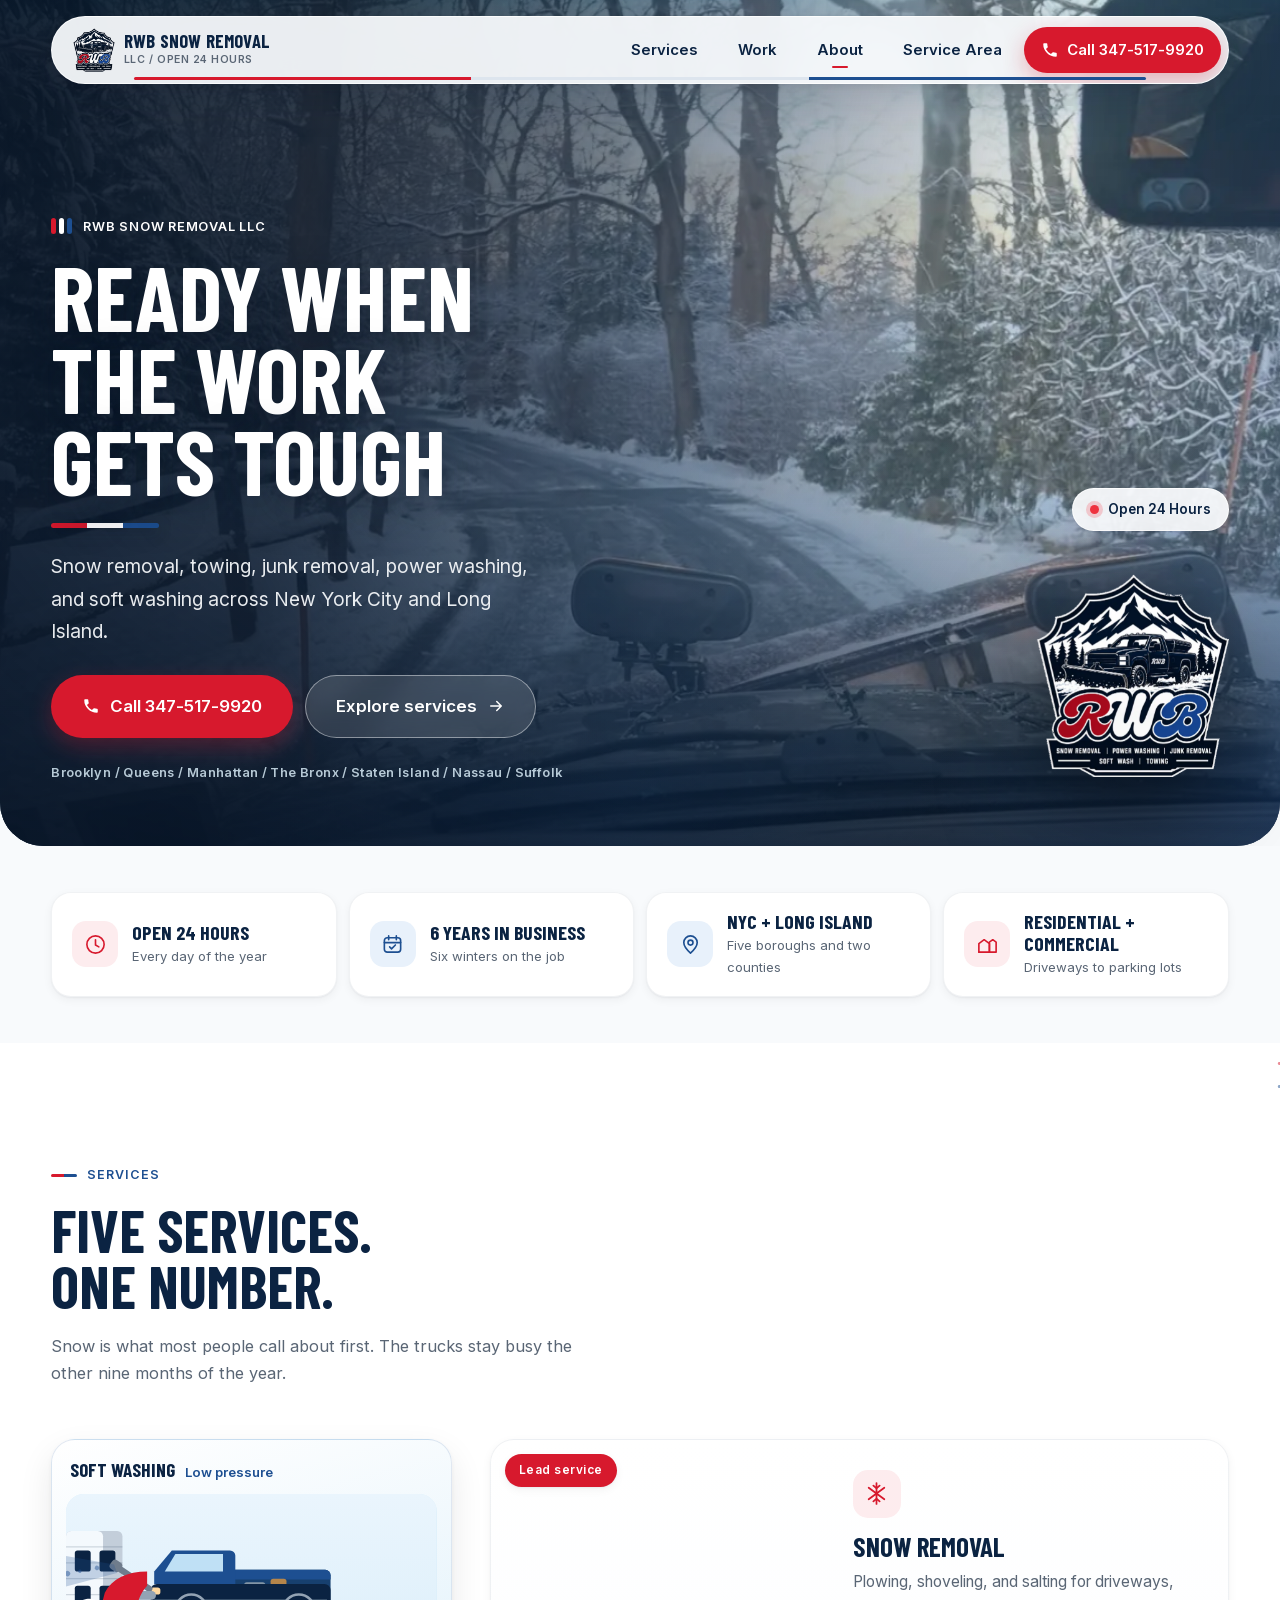
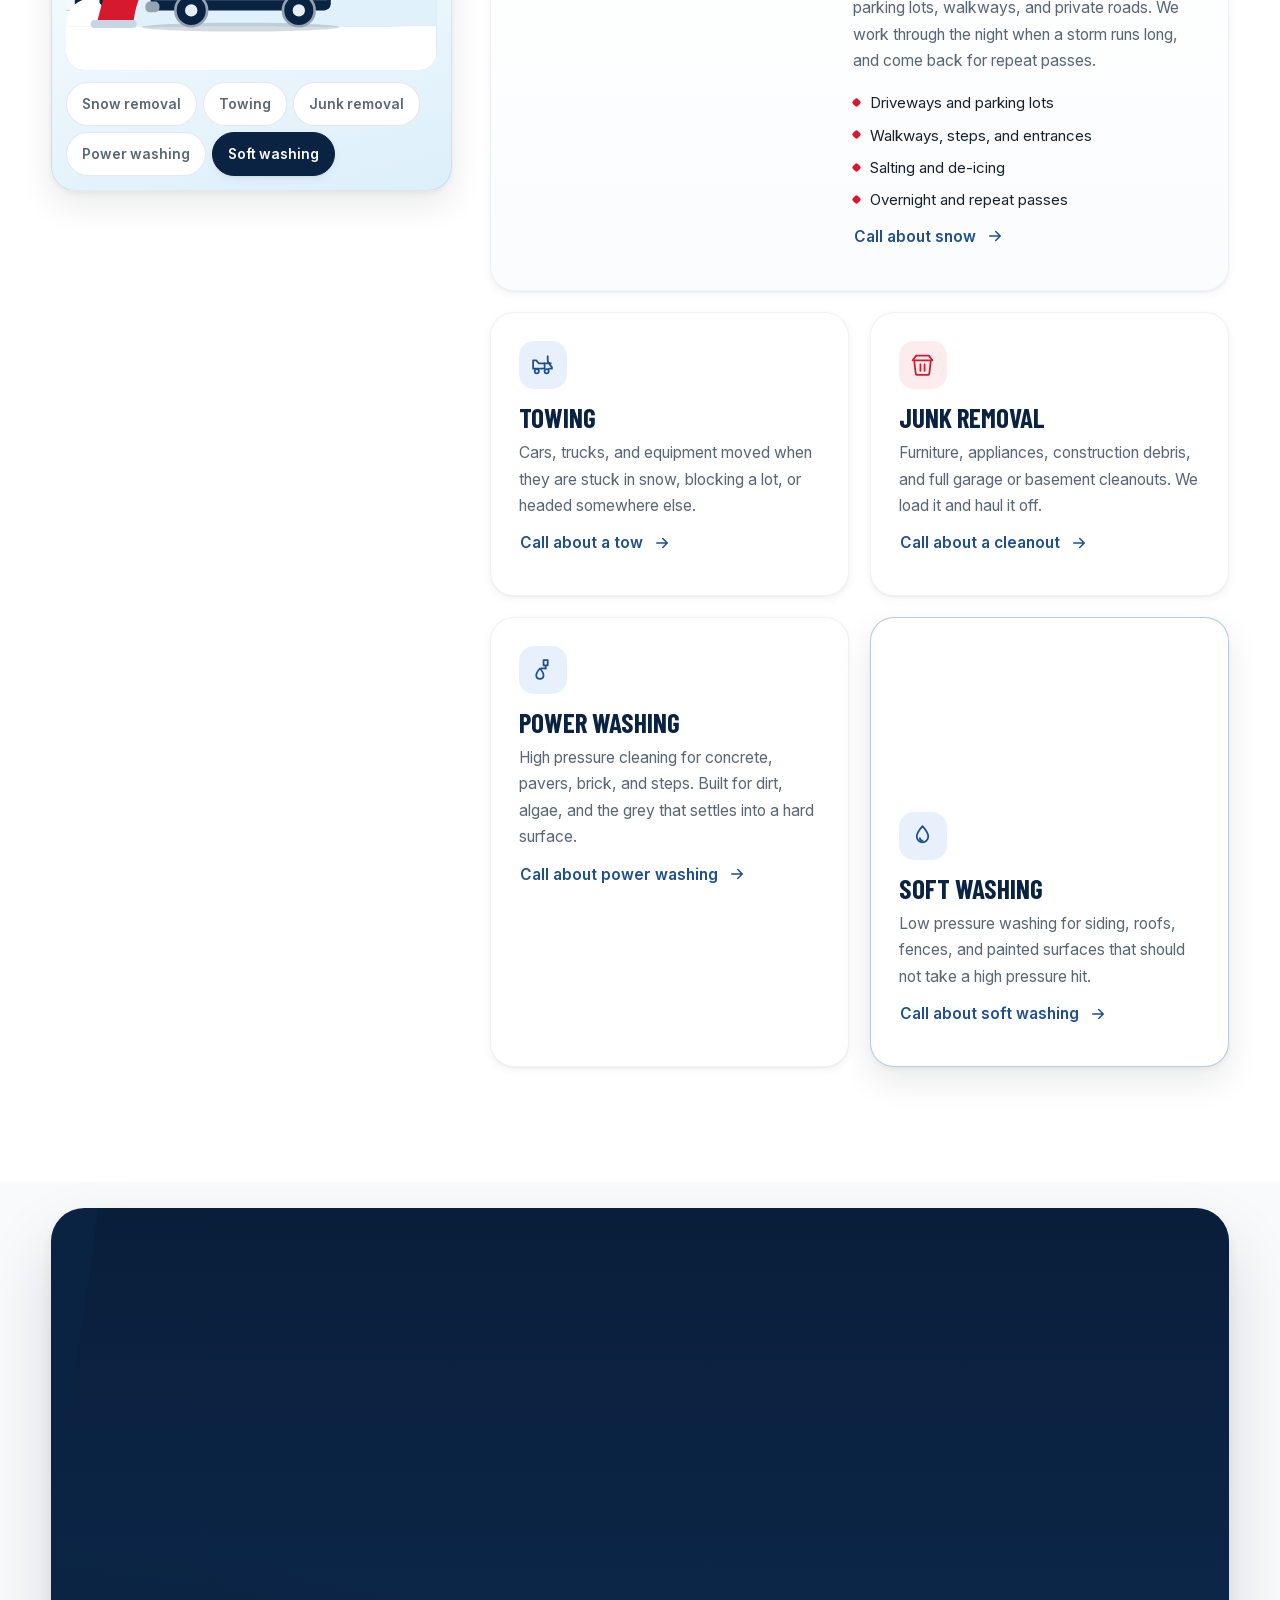
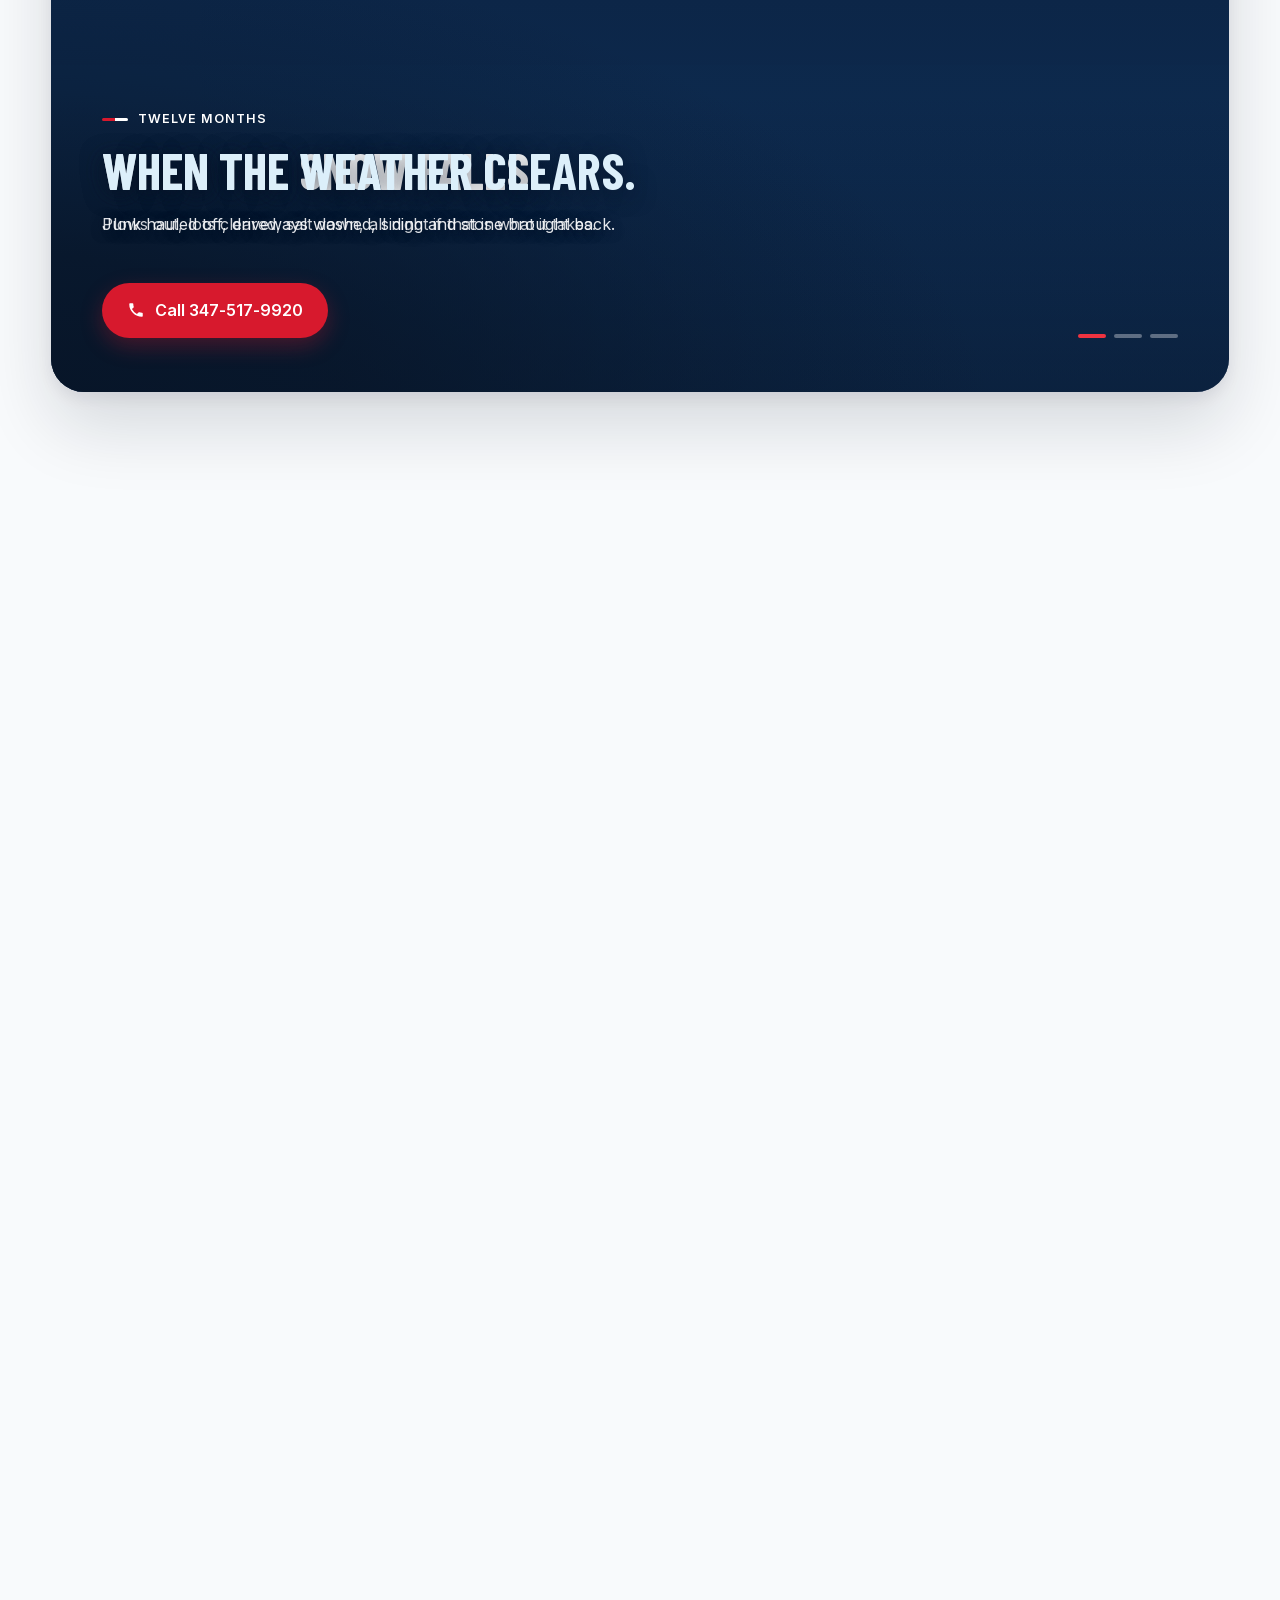
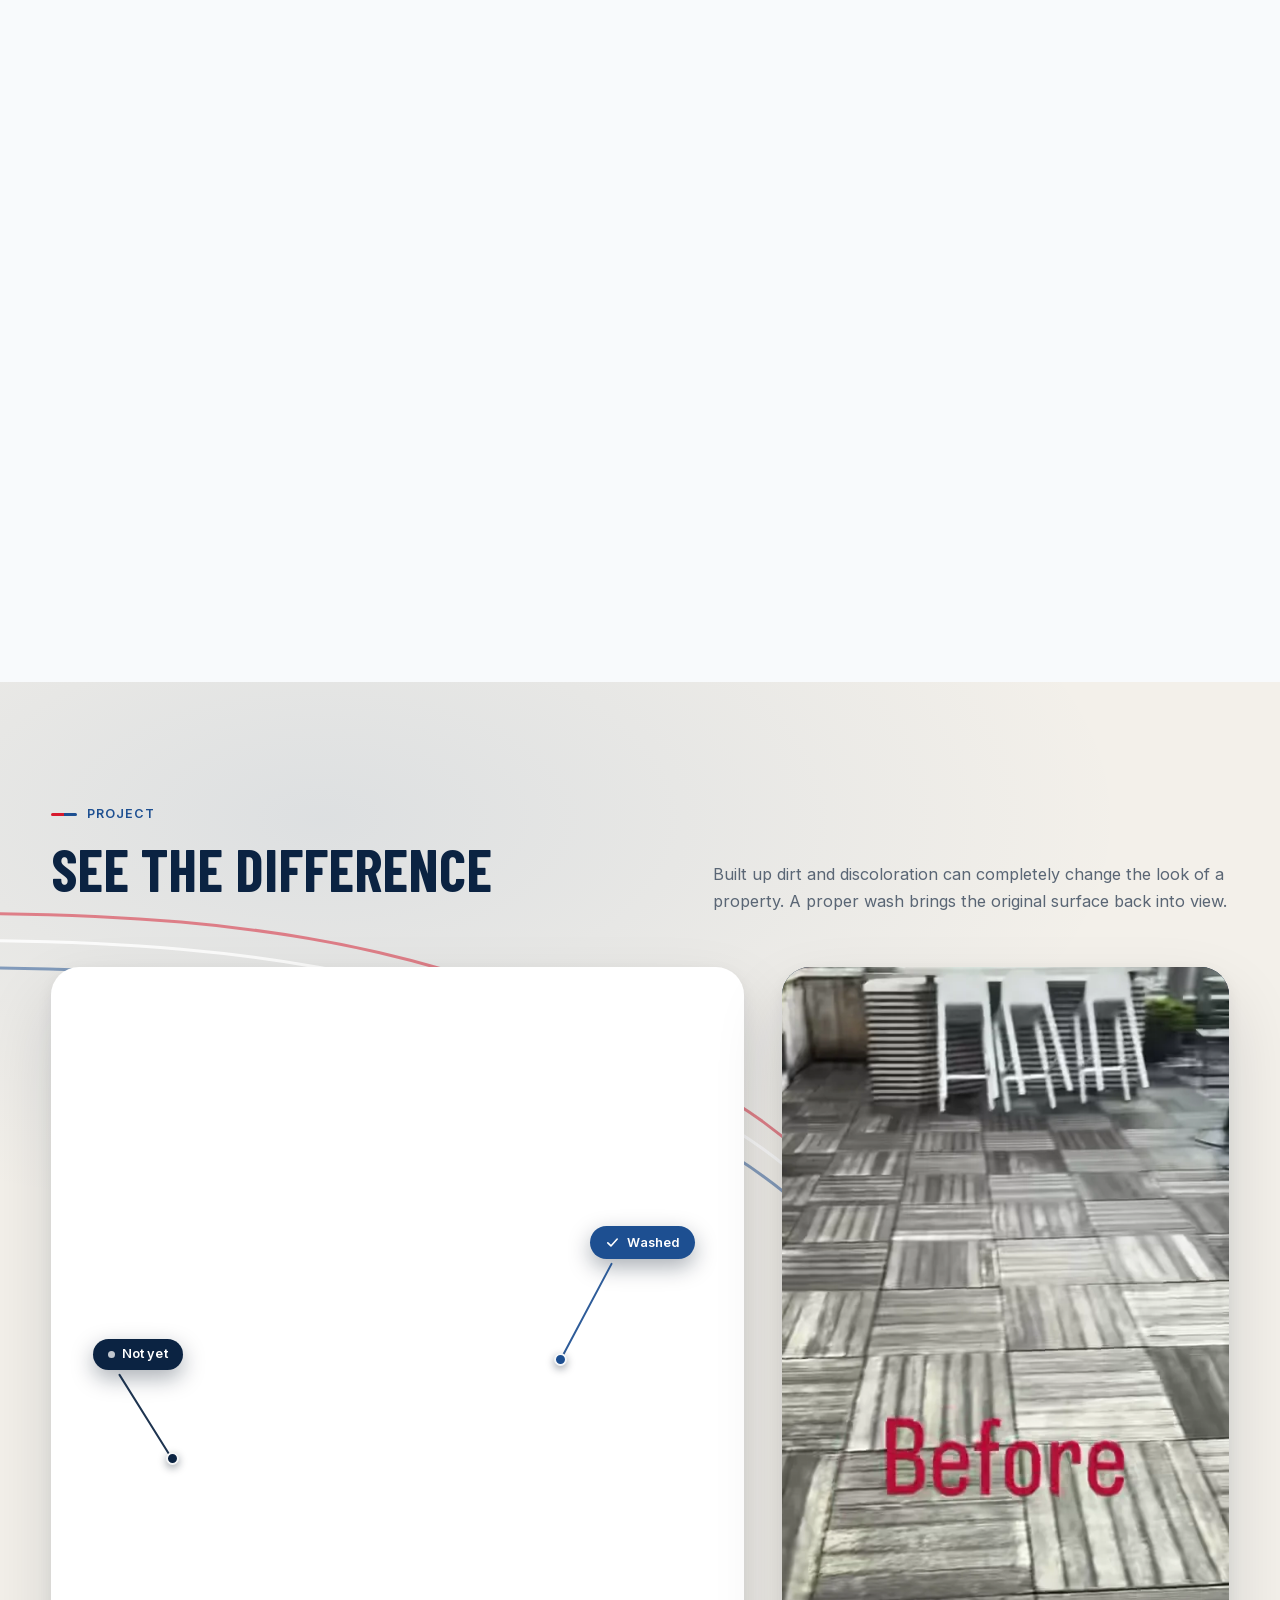
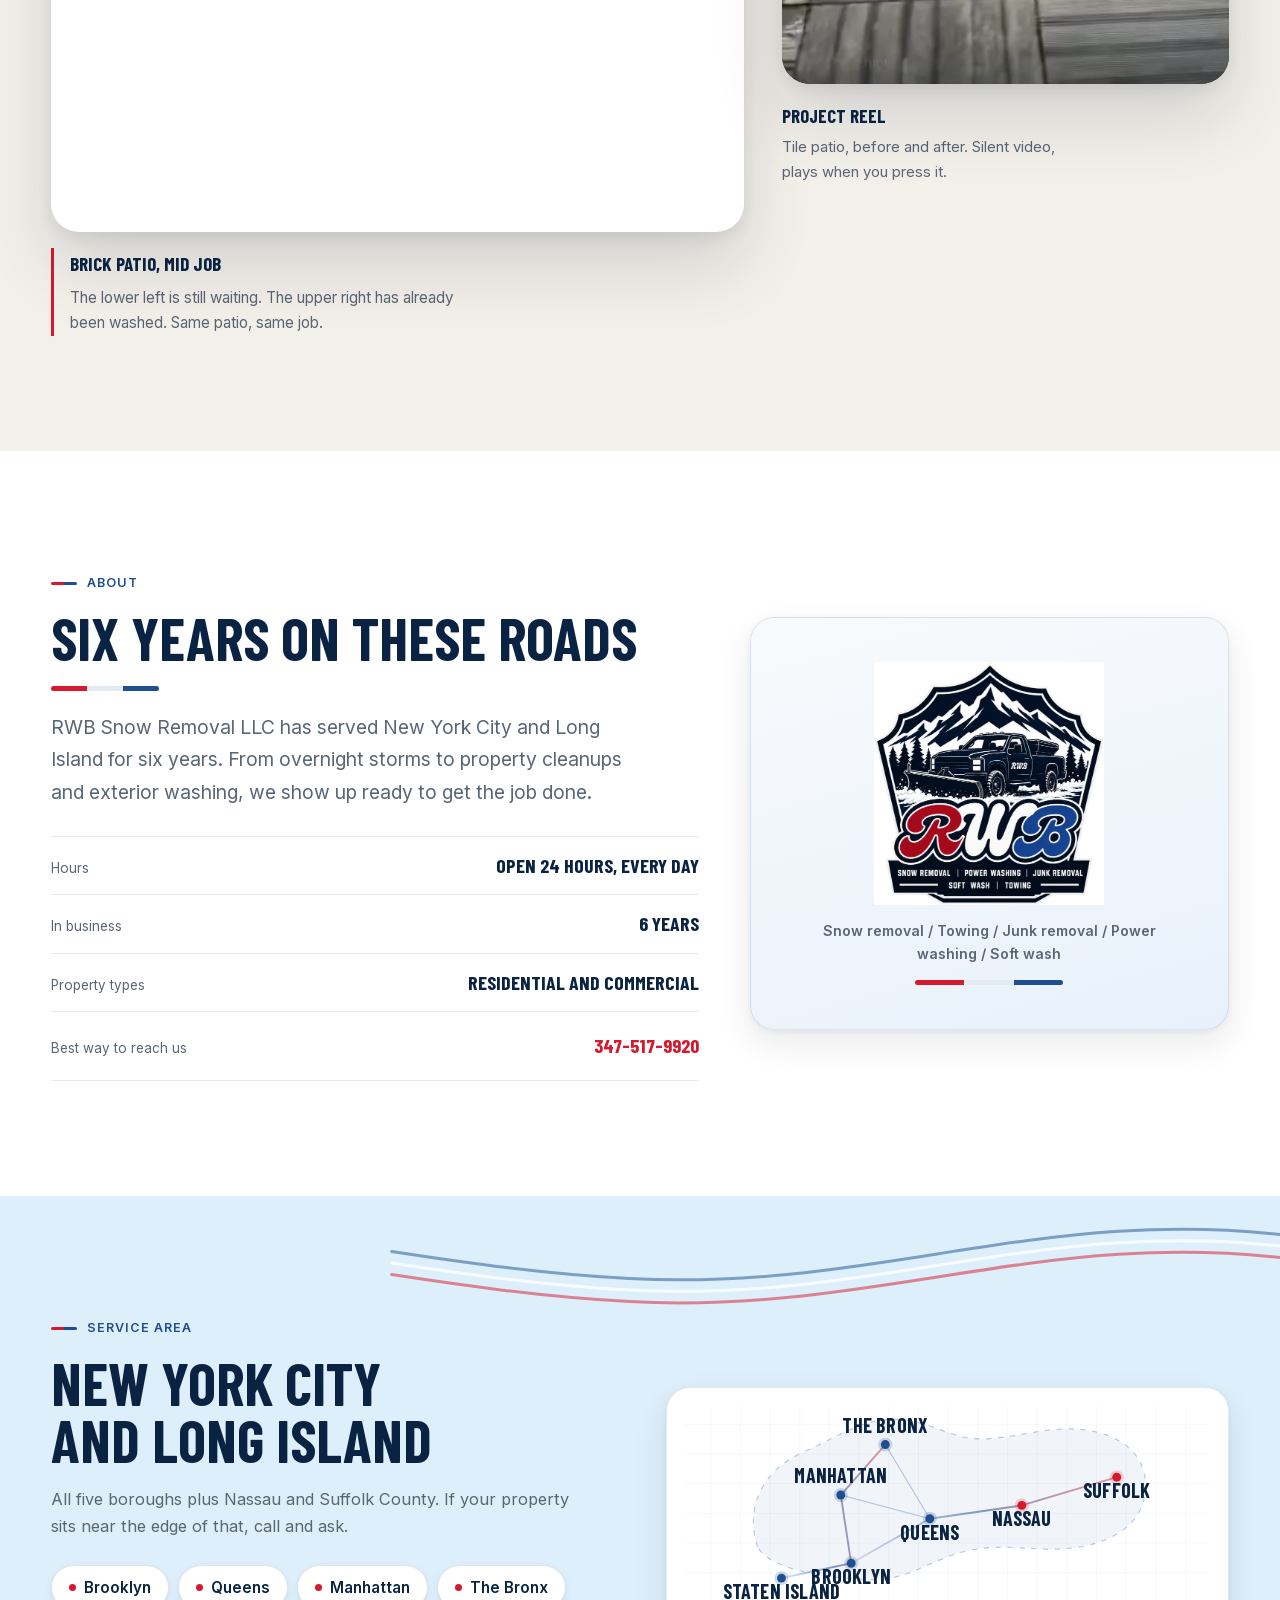
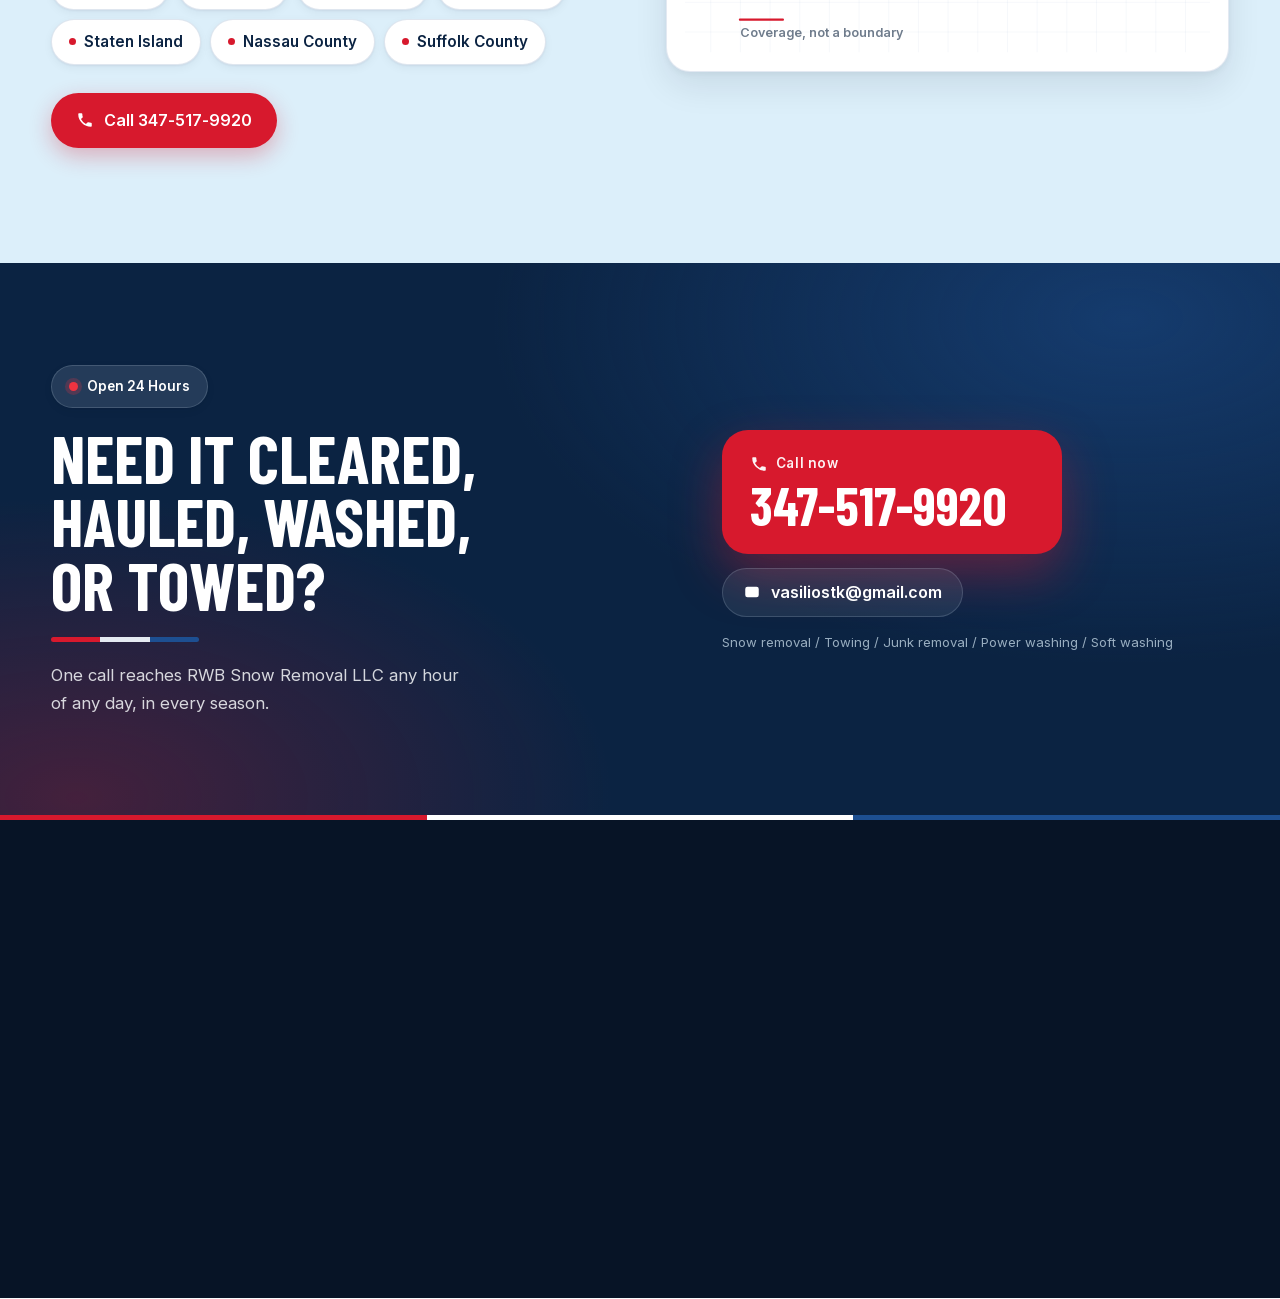
==== commit 0d0cbce0: "Redesign the site as a modern American workwear brand A full visual rebuild rather than a rounding p" ====
--- a/index.html
+++ b/index.html
@@ -5,18 +5,16 @@
 <meta name="viewport" content="width=device-width, initial-scale=1, viewport-fit=cover">
 
 <!--
-  SITE URL: the two absolute URLs below (canonical and og:url) plus the ones in
-  sitemap.xml, robots.txt and the JSON-LD block are the only places the public
-  address of this site appears. The default is the GitHub Pages address for this
-  repository. If a custom domain is added later, replace that address in those
-  files. Everything else on the page uses relative paths, so the site works from
-  a repository subpath, from a custom domain, or from a local folder.
+  SITE URL: the canonical link, the Open Graph tags below, sitemap.xml,
+  robots.txt and the JSON-LD block are the only places the public address of
+  this site appears. The default is the GitHub Pages address for this
+  repository. Everything else on the page uses relative paths, so the site
+  works from a repository subpath, a custom domain, or a local folder.
 -->
 <title>RWB Snow Removal LLC | 24 Hour Snow Removal, NYC and Long Island</title>
 <meta name="description" content="Snow removal, towing, junk removal, power washing, and soft washing across all five NYC boroughs, Nassau County, and Suffolk County. Open 24 hours. Call 347-517-9920.">
 <link rel="canonical" href="https://bellmorewebdesign.github.io/RWB_SnowRemoval/">
-<meta name="theme-color" content="#08172B">
-<meta name="color-scheme" content="dark">
+<meta name="theme-color" content="#0B2342">
 <meta name="format-detection" content="telephone=yes">
 
 <meta property="og:type" content="website">
@@ -49,8 +47,8 @@
 <body>
 <a class="skip-link" href="#main">Skip to content</a>
 
-<header class="site-header" id="top" data-header>
-  <div class="header-inner">
+<header class="nav-shell" id="top" data-header>
+  <div class="nav-bar">
     <a class="brand" href="#top" aria-label="RWB Snow Removal LLC, back to top">
       <picture>
         <source srcset="assets/images/rwb-logo-transparent.webp" type="image/webp">
@@ -71,10 +69,11 @@
       </ul>
     </nav>
 
-    <div class="header-actions">
-      <a class="btn btn-call btn-header" href="tel:+13475179920">
-        <span class="btn-call-label">Call</span>
-        <span class="btn-call-number">347-517-9920</span>
+    <div class="nav-actions">
+      <a class="btn btn-red btn-nav" href="tel:+13475179920">
+        <svg class="ico" viewBox="0 0 24 24" aria-hidden="true" focusable="false"><path d="M6.6 10.8a15.1 15.1 0 0 0 6.6 6.6l2.2-2.2c.3-.3.7-.4 1-.2 1.2.4 2.4.6 3.6.6.6 0 1 .4 1 1V20c0 .6-.4 1-1 1A17 17 0 0 1 3 4c0-.6.4-1 1-1h3.4c.6 0 1 .4 1 1 0 1.3.2 2.5.6 3.6.1.4 0 .8-.2 1l-2.2 2.2Z"/></svg>
+        <span class="nav-call-short">Call</span>
+        <span class="nav-call-full">Call 347-517-9920</span>
       </a>
       <button class="nav-toggle" type="button" aria-expanded="false" aria-controls="mobile-menu" data-nav-toggle>
         <span class="nav-toggle-bars" aria-hidden="true"><i></i><i></i><i></i></span>
@@ -86,212 +85,230 @@
   <div class="mobile-menu" id="mobile-menu" data-nav-panel hidden>
     <nav aria-label="Mobile">
       <ul class="mobile-list">
-        <li><a href="#services"><span class="mm-num">01</span> Services</a></li>
-        <li><a href="#seasons"><span class="mm-num">02</span> Seasons</a></li>
-        <li><a href="#work"><span class="mm-num">03</span> Work</a></li>
-        <li><a href="#about"><span class="mm-num">04</span> About</a></li>
-        <li><a href="#area"><span class="mm-num">05</span> Service Area</a></li>
+        <li><a href="#services">Services</a></li>
+        <li><a href="#seasons">Seasons</a></li>
+        <li><a href="#work">Work</a></li>
+        <li><a href="#about">About</a></li>
+        <li><a href="#area">Service Area</a></li>
       </ul>
     </nav>
-    <div class="mobile-contact">
-      <a class="btn btn-call btn-block" href="tel:+13475179920">Call 347-517-9920</a>
+    <div class="mobile-foot">
+      <a class="btn btn-red btn-block" href="tel:+13475179920">Call 347-517-9920</a>
       <a class="mobile-email" href="mailto:vasiliostk@gmail.com">vasiliostk@gmail.com</a>
-      <p class="mobile-hours">Open 24 hours / NYC and Long Island</p>
+      <p class="mobile-hours"><span class="dot" aria-hidden="true"></span>Open 24 hours, every day</p>
     </div>
   </div>
 </header>
 
 <main id="main">
 
-  <!-- ============ HERO ============ -->
+  <!-- ===================== HERO ===================== -->
   <section class="hero" id="hero" data-hero>
     <div class="hero-media">
       <img class="hero-img" src="assets/images/snowplow-cab.webp"
-           srcset="assets/images/snowplow-cab-640.webp 640w, assets/images/snowplow-cab-960.webp 960w, assets/images/snowplow-cab.webp 1206w" sizes="100vw"
-           width="1206" height="1573"
+           srcset="assets/images/snowplow-cab-640.webp 640w, assets/images/snowplow-cab-960.webp 960w, assets/images/snowplow-cab.webp 1206w"
+           sizes="100vw" width="1206" height="1573"
            alt="View through the windshield of a plow truck on a snow covered road lined with bare trees"
            fetchpriority="high" decoding="async">
-      <div class="hero-frost" aria-hidden="true"></div>
-      <div class="hero-scrim" aria-hidden="true"></div>
-      <div class="hero-grain" aria-hidden="true"></div>
-    </div>
-
-    <div class="hero-inner wrap">
+      <div class="hero-wash" aria-hidden="true"></div>
+    </div>
+
+    <div class="shell hero-inner">
       <div class="hero-copy">
-        <p class="eyebrow hero-eyebrow">
-          <span class="tick" aria-hidden="true"></span>
+        <p class="hero-kicker">
+          <span class="ribbon-chip" aria-hidden="true"><i></i><i></i><i></i></span>
           RWB Snow Removal LLC
         </p>
-        <h1 class="hero-title">
-          <span class="hero-line">One call.</span>
-          <span class="hero-line">Any season.</span>
-          <span class="hero-line hero-line-accent">Any hour.</span>
-        </h1>
+
+        <h1 class="hero-title">Ready when the work gets tough</h1>
+
+        <span class="tri-rule tri-rule-hero" aria-hidden="true"></span>
+
         <p class="hero-sub">Snow removal, towing, junk removal, power washing, and soft washing across New York City and Long Island.</p>
+
         <div class="hero-actions">
-          <a class="btn btn-call btn-lg" href="tel:+13475179920">
-            <svg class="btn-icon" viewBox="0 0 24 24" aria-hidden="true" focusable="false"><path d="M6.6 10.8a15.1 15.1 0 0 0 6.6 6.6l2.2-2.2c.3-.3.7-.4 1-.2 1.2.4 2.4.6 3.6.6.6 0 1 .4 1 1V20c0 .6-.4 1-1 1A17 17 0 0 1 3 4c0-.6.4-1 1-1h3.4c.6 0 1 .4 1 1 0 1.3.2 2.5.6 3.6.1.4 0 .8-.2 1l-2.2 2.2Z"/></svg>
+          <a class="btn btn-red btn-lg" href="tel:+13475179920">
+            <svg class="ico" viewBox="0 0 24 24" aria-hidden="true" focusable="false"><path d="M6.6 10.8a15.1 15.1 0 0 0 6.6 6.6l2.2-2.2c.3-.3.7-.4 1-.2 1.2.4 2.4.6 3.6.6.6 0 1 .4 1 1V20c0 .6-.4 1-1 1A17 17 0 0 1 3 4c0-.6.4-1 1-1h3.4c.6 0 1 .4 1 1 0 1.3.2 2.5.6 3.6.1.4 0 .8-.2 1l-2.2 2.2Z"/></svg>
             Call 347-517-9920
           </a>
-          <a class="btn btn-ghost btn-lg" href="#services">View services</a>
+          <a class="btn btn-glass btn-lg" href="#services">
+            Explore services
+            <span class="btn-arrow" aria-hidden="true">
+              <svg viewBox="0 0 24 24" focusable="false"><path d="M5 12h13M13 6l6 6-6 6"/></svg>
+            </span>
+          </a>
         </div>
-        <ul class="hero-meta">
-          <li>Open 24 hours</li>
-          <li>Residential and commercial</li>
-          <li>All five boroughs, Nassau, Suffolk</li>
-        </ul>
-      </div>
-    </div>
-
-    <picture>
-      <source srcset="assets/images/rwb-logo-transparent.webp" type="image/webp">
-      <img class="hero-badge" src="assets/images/rwb-logo-transparent.png" alt="" width="616" height="649"
-           loading="lazy" decoding="async" aria-hidden="true">
-    </picture>
-
-    <a class="hero-scroll" href="#services">
-      <span class="hero-scroll-text">Scroll</span>
-      <span class="hero-scroll-line" aria-hidden="true"></span>
-    </a>
+
+        <p class="hero-areas">Brooklyn / Queens / Manhattan / The Bronx / Staten Island / Nassau / Suffolk</p>
+      </div>
+
+      <div class="hero-side" aria-hidden="true">
+        <span class="status-badge">
+          <span class="status-dot"></span>
+          Open 24 Hours
+        </span>
+        <picture>
+          <source srcset="assets/images/rwb-logo-transparent.webp" type="image/webp">
+          <img class="hero-seal" src="assets/images/rwb-logo-transparent.png" alt="" width="616" height="649"
+               loading="lazy" decoding="async">
+        </picture>
+      </div>
+    </div>
   </section>
 
-  <!-- ============ TRUST BAR ============ -->
+  <!-- ===================== TRUST STRIP ===================== -->
   <section class="trust" aria-label="RWB at a glance">
-    <div class="wrap">
-      <ul class="trust-list">
-        <li class="trust-item reveal"><span class="tick" aria-hidden="true"></span>Open <span class="num" data-count-to="24">24</span> hours</li>
-        <li class="trust-item reveal" style="--d:60ms"><span class="tick" aria-hidden="true"></span><span class="num" data-count-to="6">6</span> years in business</li>
-        <li class="trust-item reveal" style="--d:120ms"><span class="tick" aria-hidden="true"></span>NYC + Long Island</li>
-        <li class="trust-item reveal" style="--d:180ms"><span class="tick" aria-hidden="true"></span>Residential + commercial</li>
+    <div class="shell">
+      <ul class="trust-grid">
+        <li class="trust-card reveal">
+          <span class="trust-ico trust-ico-red" aria-hidden="true">
+            <svg viewBox="0 0 24 24" focusable="false"><circle cx="12" cy="12" r="9"/><path d="M12 7v5.5l3.5 2"/></svg>
+          </span>
+          <span class="trust-body"><strong>Open 24 Hours</strong><small>Every day of the year</small></span>
+        </li>
+        <li class="trust-card reveal" style="--d:70ms">
+          <span class="trust-ico trust-ico-blue" aria-hidden="true">
+            <svg viewBox="0 0 24 24" focusable="false"><rect x="3.5" y="5" width="17" height="15" rx="3"/><path d="M8 3v4M16 3v4M3.5 10h17M9 14.5l2 2 4-4"/></svg>
+          </span>
+          <span class="trust-body"><strong>6 Years in Business</strong><small>Six winters on the job</small></span>
+        </li>
+        <li class="trust-card reveal" style="--d:140ms">
+          <span class="trust-ico trust-ico-blue" aria-hidden="true">
+            <svg viewBox="0 0 24 24" focusable="false"><path d="M12 21s7-6.2 7-11a7 7 0 1 0-14 0c0 4.8 7 11 7 11Z"/><circle cx="12" cy="10" r="2.6"/></svg>
+          </span>
+          <span class="trust-body"><strong>NYC + Long Island</strong><small>Five boroughs and two counties</small></span>
+        </li>
+        <li class="trust-card reveal" style="--d:210ms">
+          <span class="trust-ico trust-ico-red" aria-hidden="true">
+            <svg viewBox="0 0 24 24" focusable="false"><path d="M3 20V11l5.5-4 5.5 4v9"/><path d="M14 20V9.5l3.5-2.5L21 9.5V20M3 20h18"/></svg>
+          </span>
+          <span class="trust-body"><strong>Residential + Commercial</strong><small>Driveways to parking lots</small></span>
+        </li>
       </ul>
     </div>
   </section>
 
-  <!-- ============ SERVICES ============ -->
+  <!-- ===================== SERVICES ===================== -->
   <section class="services section" id="services" aria-labelledby="services-h">
-    <div class="wrap">
+    <div class="ribbon-layer ribbon-services" aria-hidden="true" data-ribbon>
+      <svg viewBox="0 0 1200 120" preserveAspectRatio="none" focusable="false">
+        <path class="rb rb-red" d="M-40 44C210 -2 360 92 610 78s420-96 670-44"/>
+        <path class="rb rb-white" d="M-40 56C210 10 360 104 610 90s420-96 670-44"/>
+        <path class="rb rb-blue" d="M-40 68C210 22 360 116 610 102s420-96 670-44"/>
+      </svg>
+    </div>
+
+    <div class="shell">
       <div class="sec-head">
-        <p class="eyebrow reveal"><span class="sec-num">01</span> Services</p>
+        <p class="eyebrow reveal"><span class="eyebrow-tick" aria-hidden="true"></span>Services</p>
         <h2 class="sec-title reveal" id="services-h" style="--d:60ms">Five services.<br>One number.</h2>
-        <p class="lede reveal" style="--d:120ms">Snow is the reason most people call the first time. The trucks and the crew work the other nine months too.</p>
+        <p class="lede reveal" style="--d:120ms">Snow is what most people call about first. The trucks stay busy the other nine months of the year.</p>
       </div>
 
       <div class="svc-layout">
+        <!-- WOW 2: interactive RWB service truck -->
         <div class="svc-stage-col">
           <div class="svc-stage" data-stage>
-            <div class="svc-stage-head">
-              <span class="svc-stage-dot" aria-hidden="true"></span>
-              <span class="svc-stage-label" data-machine-label>Plow down</span>
+            <div class="stage-top">
+              <span class="stage-tag" data-machine-tag>Snow removal</span>
+              <span class="stage-note" data-machine-note>Plow down, salt ready</span>
             </div>
 
-            <!-- WOW 3: original simplified service machine, built for this site -->
-            <svg class="machine" viewBox="0 0 420 150" preserveAspectRatio="xMidYMax slice"
-                 role="img" aria-label="Illustration of a service truck that changes its setup for each service"
+            <svg class="machine" viewBox="0 0 420 200" preserveAspectRatio="xMidYMax meet"
+                 role="img" aria-label="Illustration of the RWB service truck changing its setup for each service"
                  data-machine data-state="snow">
               <defs>
                 <linearGradient id="mSky" x1="0" y1="0" x2="0" y2="1">
-                  <stop offset="0" stop-color="#0e2440"/>
-                  <stop offset="1" stop-color="#071829"/>
+                  <stop offset="0" stop-color="#eaf5fd"/>
+                  <stop offset="1" stop-color="#dcefFA"/>
                 </linearGradient>
-                <clipPath id="mGround"><rect x="0" y="124" width="420" height="26"/></clipPath>
+                <clipPath id="mGround"><rect x="0" y="150" width="420" height="50"/></clipPath>
               </defs>
 
-              <rect class="m-sky" x="0" y="0" width="420" height="150" fill="url(#mSky)"/>
-
-              <g class="m-ticks">
-                <path d="M0 124h420"/>
-                <path d="M30 118v6M90 118v6M150 118v6M210 118v6M270 118v6M330 118v6M390 118v6"/>
+              <rect class="m-sky" x="0" y="0" width="420" height="200" fill="url(#mSky)"/>
+
+              <g clip-path="url(#mGround)">
+                <rect class="m-ground" x="0" y="150" width="420" height="50"/>
+                <g class="m-snowlayer">
+                  <rect x="0" y="150" width="420" height="50"/>
+                  <path class="m-snowlip" d="M0 152c40 4 66-6 108-4s64 8 110 4 88-7 124-4 78 4 78 4v-6H0z"/>
+                </g>
+                <path class="m-plowed" d="M112 150H420v50H86z"/>
+                <rect class="m-grime" x="0" y="150" width="420" height="50"/>
+                <rect class="m-clean" x="0" y="150" width="286" height="50"/>
               </g>
 
-              <g clip-path="url(#mGround)">
-                <rect class="m-ground" x="0" y="124" width="420" height="26"/>
-                <g class="m-snowlayer">
-                  <rect x="0" y="124" width="420" height="26"/>
-                  <path class="m-snowlip" d="M0 126c38 3 64-6 106-4s64 7 110 4 88-7 124-4 80 4 80 4v-6H0z"/>
-                </g>
-                <path class="m-plowed" d="M112 124H420v26H86z"/>
-                <rect class="m-grime" x="0" y="124" width="420" height="26"/>
-                <rect class="m-clean" x="0" y="124" width="420" height="26"/>
+              <g class="m-facade">
+                <rect class="m-facade-wall" x="0" y="42" width="64" height="108" rx="6"/>
+                <rect class="m-facade-clean" x="0" y="42" width="42" height="108" rx="6"/>
+                <path class="m-facade-lap" d="M0 60h64M0 78h64M0 96h64M0 114h64M0 132h64"/>
+                <rect class="m-facade-win" x="10" y="64" width="18" height="24" rx="3"/>
+                <rect class="m-facade-win" x="38" y="64" width="18" height="24" rx="3"/>
+                <rect class="m-facade-win" x="10" y="104" width="18" height="24" rx="3"/>
+                <rect class="m-facade-win" x="38" y="104" width="18" height="24" rx="3"/>
               </g>
 
-              <g class="m-facade">
-                <rect class="m-facade-wall" x="0" y="14" width="64" height="110"/>
-                <rect class="m-facade-clean" x="0" y="14" width="64" height="110"/>
-                <path class="m-facade-lap" d="M0 32h64M0 50h64M0 68h64M0 86h64M0 104h64"/>
-                <rect class="m-facade-win" x="10" y="38" width="18" height="24"/>
-                <rect class="m-facade-win" x="38" y="38" width="18" height="24"/>
-                <rect class="m-facade-win" x="10" y="80" width="18" height="24"/>
-                <rect class="m-facade-win" x="38" y="80" width="18" height="24"/>
+              <g class="m-towed">
+                <path class="m-towed-cab" d="M350 100h38l14 20h-52z"/>
+                <path class="m-towed-body" d="M336 120h70l12 14v16h-82z" />
+                <circle class="m-wheel-t" cx="356" cy="142" r="9"/>
+                <circle class="m-wheel-t" cx="400" cy="142" r="9"/>
               </g>
 
-              <g class="m-towed">
-                <path class="m-towed-cab" d="M350 74h38l14 20h-52z"/>
-                <path class="m-towed-body" d="M336 94h70l12 14v16h-82z"/>
-                <circle class="m-wheel-t" cx="356" cy="116" r="9"/>
-                <circle class="m-wheel-t" cx="400" cy="116" r="9"/>
-              </g>
-
-              <path class="m-pile" d="M0 124c0-17 9-28 23-31 11-2 18 6 22 15 2 6 5 11 9 16z"/>
-              <g class="m-dumped">
-                <rect x="316" y="108" width="30" height="16" rx="2"/>
-                <rect x="350" y="112" width="22" height="12" rx="2"/>
-                <rect x="330" y="94" width="18" height="14" rx="2"/>
-              </g>
-              <ellipse class="m-shadow" cx="198" cy="125" rx="112" ry="5"/>
+              <path class="m-pile" d="M0 150c0-17 9-28 23-31 11-2 18 6 22 15 2 6 5 11 9 16z"/>
+              <ellipse class="m-shadow" cx="198" cy="151" rx="112" ry="5"/>
 
               <g class="m-truck">
                 <g class="m-bed">
-                  <path class="m-bed-box" d="M186 42h110v58H186z"/>
-                  <path class="m-bed-rail" d="M186 42h110v9H186z"/>
+                  <path class="m-bed-box" d="M190 86h104a6 6 0 0 1 6 6v34H190z"/>
+                  <path class="m-bed-rail" d="M190 86h104a6 6 0 0 1 6 6v5H190z"/>
                   <g class="m-debris">
-                    <rect x="200" y="62" width="24" height="16" rx="2"/>
-                    <rect x="230" y="58" width="18" height="20" rx="2"/>
-                    <rect x="254" y="64" width="24" height="14" rx="2"/>
+                    <rect x="202" y="100" width="24" height="16" rx="3"/>
+                    <rect x="232" y="96" width="18" height="20" rx="3"/>
+                    <rect x="256" y="102" width="24" height="14" rx="3"/>
                   </g>
-                  <text class="m-plate" x="241" y="92" text-anchor="middle">RWB</text>
+                  <text class="m-plate" x="245" y="120" text-anchor="middle">RWB</text>
                 </g>
 
                 <g class="m-boom">
-                  <rect class="m-boom-arm" x="288" y="70" width="62" height="13" rx="2"/>
-                  <path class="m-boom-hook" d="M344 83v9a10 10 0 0 0 10 10"/>
+                  <rect class="m-boom-arm" x="290" y="92" width="64" height="12" rx="6"/>
+                  <path class="m-boom-hook" d="M348 104v10a10 10 0 0 0 10 10"/>
                 </g>
 
-                <path class="m-cab" d="M96 76V62l20-24h68v38z"/>
-                <path class="m-glass" d="M120 42h58v20h-70z"/>
-                <rect class="m-body" x="92" y="76" width="208" height="30"/>
-                <path class="m-trim" d="M92 96h208"/>
-                <rect class="m-bumper" x="88" y="98" width="14" height="12" rx="2"/>
-                <rect class="m-light" x="92" y="80" width="10" height="8" rx="2"/>
-                <path class="m-mirror" d="M112 46h12v5h-12z"/>
+                <path class="m-cab" d="M100 102V88l20-24h66a6 6 0 0 1 6 6v32z"/>
+                <path class="m-glass" d="M124 68h54v20h-66z"/>
+                <rect class="m-body" x="96" y="102" width="204" height="30" rx="7"/>
+                <path class="m-trim" d="M100 120h196"/>
+                <rect class="m-bumper" x="90" y="122" width="16" height="12" rx="5"/>
+                <rect class="m-light" x="96" y="106" width="11" height="8" rx="3"/>
 
                 <g class="m-wand">
-                  <rect class="m-wand-arm" x="50" y="79" width="46" height="7" rx="3"/>
-                  <rect class="m-wand-tip" x="40" y="76" width="13" height="12" rx="2"/>
+                  <rect class="m-wand-arm" x="52" y="105" width="46" height="7" rx="3.5"/>
+                  <rect class="m-wand-tip" x="42" y="102" width="13" height="12" rx="4"/>
                   <g class="m-spray">
-                    <path class="m-spray-fan" d="M44 78-10 102l22 30 40-48z"/>
-                    <path class="m-splash" d="M2 122c8 2 14 5 18 9"/>
-                    <circle class="m-drop" cx="32" cy="94" r="2.6"/>
-                    <circle class="m-drop" cx="18" cy="108" r="2"/>
-                    <circle class="m-drop" cx="8" cy="118" r="3"/>
+                    <path class="m-spray-fan" d="M46 108-8 132l22 28 40-46z"/>
+                    <circle class="m-drop" cx="32" cy="122" r="2.6"/>
+                    <circle class="m-drop" cx="18" cy="136" r="2"/>
+                    <circle class="m-drop" cx="8" cy="146" r="3"/>
                   </g>
                 </g>
 
                 <g class="m-wheels">
-                  <circle class="m-tyre" cx="138" cy="106" r="18"/>
-                  <circle class="m-hub" cx="138" cy="106" r="7"/>
-                  <circle class="m-tyre" cx="262" cy="106" r="18"/>
-                  <circle class="m-hub" cx="262" cy="106" r="7"/>
+                  <circle class="m-tyre" cx="142" cy="132" r="18"/>
+                  <circle class="m-hub" cx="142" cy="132" r="7"/>
+                  <circle class="m-tyre" cx="264" cy="132" r="18"/>
+                  <circle class="m-hub" cx="264" cy="132" r="7"/>
                 </g>
 
                 <g class="m-plow">
-                  <rect class="m-plow-arm" x="76" y="84" width="24" height="10" rx="2"/>
-                  <path class="m-plow-blade" d="M84 72C60 78 44 90 38 110"/>
-                  <rect class="m-plow-edge" x="20" y="113" width="40" height="9" rx="3"/>
+                  <rect class="m-plow-arm" x="78" y="110" width="24" height="10" rx="5"/>
+                  <path class="m-plow-blade" d="M92 88C70 88 52 96 44 112L34 150h42c2-22 8-38 16-46z"/>
+                  <rect class="m-plow-edge" x="28" y="143" width="52" height="9" rx="4.5"/>
                 </g>
               </g>
             </svg>
 
-            <ul class="svc-chips" data-chips>
+            <ul class="chips" data-chips>
               <li><a class="chip" href="#svc-snow" data-svc="snow">Snow removal</a></li>
               <li><a class="chip" href="#svc-towing" data-svc="towing">Towing</a></li>
               <li><a class="chip" href="#svc-junk" data-svc="junk">Junk removal</a></li>
@@ -301,94 +318,118 @@
           </div>
         </div>
 
-        <ol class="svc-list">
-          <li class="svc svc-lead" id="svc-snow" data-svc="snow">
-            <div class="svc-body">
-              <p class="svc-index">01</p>
-              <h3 class="svc-title">Snow removal</h3>
-              <p class="svc-text">Plowing, shoveling, and salting for driveways, parking lots, walkways, and private roads. Open through the night during a storm, with repeat passes when it keeps falling.</p>
-              <ul class="svc-points">
+        <ol class="svc-cards">
+          <li class="card card-feature reveal" id="svc-snow" data-svc="snow">
+            <div class="card-photo reveal-img">
+              <img src="assets/images/cleared-road.webp"
+                   srcset="assets/images/cleared-road-640.webp 640w, assets/images/cleared-road-960.webp 960w, assets/images/cleared-road.webp 1350w"
+                   sizes="(min-width: 1000px) 34vw, 92vw"
+                   width="1350" height="1800"
+                   alt="Residential road plowed down to bare pavement with snow banked along both sides"
+                   loading="lazy" decoding="async">
+              <span class="photo-tag">Lead service</span>
+            </div>
+            <div class="card-body">
+              <span class="card-ico card-ico-red" aria-hidden="true">
+                <svg viewBox="0 0 24 24" focusable="false"><path d="M12 2v20M4.5 6.5l15 11M19.5 6.5l-15 11"/><path d="M9 4.5 12 7l3-2.5M9 19.5 12 17l3 2.5"/></svg>
+              </span>
+              <h3 class="card-title">Snow removal</h3>
+              <p class="card-text">Plowing, shoveling, and salting for driveways, parking lots, walkways, and private roads. We work through the night when a storm runs long, and come back for repeat passes.</p>
+              <ul class="card-points">
                 <li>Driveways and parking lots</li>
                 <li>Walkways, steps, and entrances</li>
                 <li>Salting and de-icing</li>
                 <li>Overnight and repeat passes</li>
               </ul>
-              <a class="svc-link" href="tel:+13475179920">Call about snow<span class="svc-link-arrow" aria-hidden="true"></span></a>
-            </div>
-            <figure class="svc-figure reveal-img">
-              <img src="assets/images/cleared-road.webp"
-                   srcset="assets/images/cleared-road-640.webp 640w, assets/images/cleared-road-960.webp 960w, assets/images/cleared-road.webp 1350w"
-                   sizes="(min-width: 900px) 30vw, 90vw"
-                   width="1350" height="1800"
-                   alt="Residential road plowed down to bare pavement with snow banked along both sides"
-                   loading="lazy" decoding="async">
-              <figcaption>Plowed and passable, curb to curb.</figcaption>
-            </figure>
-          </li>
-
-          <li class="svc" id="svc-towing" data-svc="towing">
-            <div class="svc-body">
-              <p class="svc-index">02</p>
-              <h3 class="svc-title">Towing</h3>
-              <p class="svc-text">Cars, trucks, and equipment moved when they are stuck in snow, blocking a lot, or simply need to be somewhere else. The phone is on at every hour.</p>
-              <a class="svc-link" href="tel:+13475179920">Call about a tow<span class="svc-link-arrow" aria-hidden="true"></span></a>
+              <a class="btn btn-quiet" href="tel:+13475179920">Call about snow
+                <span class="btn-arrow" aria-hidden="true"><svg viewBox="0 0 24 24" focusable="false"><path d="M5 12h13M13 6l6 6-6 6"/></svg></span>
+              </a>
             </div>
           </li>
 
-          <li class="svc" id="svc-junk" data-svc="junk">
-            <div class="svc-body">
-              <p class="svc-index">03</p>
-              <h3 class="svc-title">Junk removal</h3>
-              <p class="svc-text">Furniture, appliances, construction debris, yard waste, and full garage or basement cleanouts. We load it, haul it, and leave the space empty.</p>
-              <a class="svc-link" href="tel:+13475179920">Call about a cleanout<span class="svc-link-arrow" aria-hidden="true"></span></a>
+          <li class="card reveal" id="svc-towing" data-svc="towing" style="--d:0ms">
+            <span class="card-ico card-ico-blue" aria-hidden="true">
+              <svg viewBox="0 0 24 24" focusable="false"><path d="M3 16h11v-5H8.5L6 8H3z"/><circle cx="6.5" cy="18.5" r="2"/><circle cx="16" cy="18.5" r="2"/><path d="M14 11h4l3 3.5V16h-3M17 4v4a3 3 0 0 0 3 3"/></svg>
+            </span>
+            <h3 class="card-title">Towing</h3>
+            <p class="card-text">Cars, trucks, and equipment moved when they are stuck in snow, blocking a lot, or headed somewhere else.</p>
+            <a class="btn btn-quiet" href="tel:+13475179920">Call about a tow
+              <span class="btn-arrow" aria-hidden="true"><svg viewBox="0 0 24 24" focusable="false"><path d="M5 12h13M13 6l6 6-6 6"/></svg></span>
+            </a>
+          </li>
+
+          <li class="card reveal" id="svc-junk" data-svc="junk" style="--d:70ms">
+            <span class="card-ico card-ico-red" aria-hidden="true">
+              <svg viewBox="0 0 24 24" focusable="false"><path d="M4 8h16l-1.4 12.2a2 2 0 0 1-2 1.8H7.4a2 2 0 0 1-2-1.8z"/><path d="M2.5 8 6 3.5h12L21.5 8M10 12v6M14 12v6"/></svg>
+            </span>
+            <h3 class="card-title">Junk removal</h3>
+            <p class="card-text">Furniture, appliances, construction debris, and full garage or basement cleanouts. We load it and haul it off.</p>
+            <a class="btn btn-quiet" href="tel:+13475179920">Call about a cleanout
+              <span class="btn-arrow" aria-hidden="true"><svg viewBox="0 0 24 24" focusable="false"><path d="M5 12h13M13 6l6 6-6 6"/></svg></span>
+            </a>
+          </li>
+
+          <li class="card reveal" id="svc-power" data-svc="power" style="--d:0ms">
+            <span class="card-ico card-ico-blue" aria-hidden="true">
+              <svg viewBox="0 0 24 24" focusable="false"><path d="M13 3h4v5h-4zM15 8v3M9.5 21c-2 0-3.5-1.5-3.5-3.4C6 15 9.5 11 9.5 11s3.5 4 3.5 6.6c0 1.9-1.5 3.4-3.5 3.4Z"/><path d="M15 11H11"/></svg>
+            </span>
+            <h3 class="card-title">Power washing</h3>
+            <p class="card-text">High pressure cleaning for concrete, pavers, brick, and steps. Built for dirt, algae, and the grey that settles into a hard surface.</p>
+            <a class="btn btn-quiet" href="tel:+13475179920">Call about power washing
+              <span class="btn-arrow" aria-hidden="true"><svg viewBox="0 0 24 24" focusable="false"><path d="M5 12h13M13 6l6 6-6 6"/></svg></span>
+            </a>
+          </li>
+
+          <li class="card reveal" id="svc-soft" data-svc="soft" style="--d:70ms">
+            <div class="card-mini-photo reveal-img">
+              <img src="assets/images/pool-patio.webp"
+                   srcset="assets/images/pool-patio-640.webp 640w, assets/images/pool-patio-960.webp 960w, assets/images/pool-patio.webp 1350w"
+                   sizes="(min-width: 1000px) 17vw, 46vw"
+                   width="1350" height="1800"
+                   alt="Pale stone pool deck after a low pressure wash"
+                   loading="lazy" decoding="async">
             </div>
-          </li>
-
-          <li class="svc" id="svc-power" data-svc="power">
-            <div class="svc-body">
-              <p class="svc-index">04</p>
-              <h3 class="svc-title">Power washing</h3>
-              <p class="svc-text">High pressure cleaning for concrete, pavers, brick, driveways, walkways, patios, and steps. Built for dirt, algae, and the grey that settles into a hard surface.</p>
-              <a class="svc-link" href="tel:+13475179920">Call about power washing<span class="svc-link-arrow" aria-hidden="true"></span></a>
-            </div>
-          </li>
-
-          <li class="svc" id="svc-soft" data-svc="soft">
-            <div class="svc-body">
-              <p class="svc-index">05</p>
-              <h3 class="svc-title">Soft washing</h3>
-              <p class="svc-text">Low pressure washing for siding, roofs, fences, decks, and painted surfaces that should never take a high pressure hit. Same clean result, gentler on the surface.</p>
-              <a class="svc-link" href="tel:+13475179920">Call about soft washing<span class="svc-link-arrow" aria-hidden="true"></span></a>
-            </div>
+            <span class="card-ico card-ico-blue" aria-hidden="true">
+              <svg viewBox="0 0 24 24" focusable="false"><path d="M12 3s5.5 6.2 5.5 10a5.5 5.5 0 0 1-11 0C6.5 9.2 12 3 12 3Z"/><path d="M9.5 14.5a2.5 2.5 0 0 0 2.5 2.5"/></svg>
+            </span>
+            <h3 class="card-title">Soft washing</h3>
+            <p class="card-text">Low pressure washing for siding, roofs, fences, and painted surfaces that should not take a high pressure hit.</p>
+            <a class="btn btn-quiet" href="tel:+13475179920">Call about soft washing
+              <span class="btn-arrow" aria-hidden="true"><svg viewBox="0 0 24 24" focusable="false"><path d="M5 12h13M13 6l6 6-6 6"/></svg></span>
+            </a>
           </li>
         </ol>
       </div>
     </div>
   </section>
 
-  <!-- ============ WOW 2: SEASON CHANGE ============ -->
+  <!-- ===================== WOW 3: SEASONAL TRANSFORMATION ===================== -->
   <section class="season" id="seasons" aria-labelledby="season-h" data-season>
     <div class="season-track" data-season-track>
-      <div class="season-stage">
+      <div class="season-stage" data-season-stage>
         <div class="season-layer season-warm">
           <img src="assets/images/pool-patio.webp"
-               srcset="assets/images/pool-patio-640.webp 640w, assets/images/pool-patio-960.webp 960w, assets/images/pool-patio.webp 1350w" sizes="100vw"
-               width="1350" height="1800"
-               alt="Large light stone patio and pool deck after cleaning, with green trees behind it"
+               srcset="assets/images/pool-patio-640.webp 640w, assets/images/pool-patio-960.webp 960w, assets/images/pool-patio.webp 1350w"
+               sizes="100vw" width="1350" height="1800"
+               alt="Large pale stone patio and pool deck after cleaning, with green trees behind it"
                loading="lazy" decoding="async">
+          <span class="season-tint season-tint-warm" aria-hidden="true"></span>
         </div>
+
         <div class="season-layer season-winter" data-season-winter>
           <img src="assets/images/cleared-road.webp"
-               srcset="assets/images/cleared-road-640.webp 640w, assets/images/cleared-road-960.webp 960w, assets/images/cleared-road.webp 1350w" sizes="100vw"
-               width="1350" height="1800"
+               srcset="assets/images/cleared-road-640.webp 640w, assets/images/cleared-road-960.webp 960w, assets/images/cleared-road.webp 1350w"
+               sizes="100vw" width="1350" height="1800"
                alt="Snow banked along a cleared road on a grey winter afternoon"
                loading="lazy" decoding="async">
+          <span class="season-tint season-tint-cold" aria-hidden="true"></span>
         </div>
-        <div class="season-blade" aria-hidden="true" data-season-blade></div>
-        <div class="season-veil" aria-hidden="true"></div>
-
-        <div class="season-content wrap">
-          <p class="eyebrow season-eyebrow"><span class="sec-num">02</span> Twelve months</p>
+
+        <span class="season-blade" aria-hidden="true"></span>
+        <span class="season-scrim" aria-hidden="true"></span>
+
+        <div class="season-content">
+          <p class="eyebrow eyebrow-light"><span class="eyebrow-tick" aria-hidden="true"></span>Twelve months</p>
           <h2 class="season-h" id="season-h">
             <span class="season-line" data-stage="0">When the snow falls.</span>
             <span class="season-line" data-stage="1">When the weather clears.</span>
@@ -399,48 +440,71 @@
             <span class="season-note" data-stage="1">Junk hauled off, driveways washed, siding and stone brought back.</span>
             <span class="season-note" data-stage="2">One phone number covers the whole calendar. Call any hour.</span>
           </p>
+          <a class="btn btn-red season-cta" href="tel:+13475179920">
+            <svg class="ico" viewBox="0 0 24 24" aria-hidden="true" focusable="false"><path d="M6.6 10.8a15.1 15.1 0 0 0 6.6 6.6l2.2-2.2c.3-.3.7-.4 1-.2 1.2.4 2.4.6 3.6.6.6 0 1 .4 1 1V20c0 .6-.4 1-1 1A17 17 0 0 1 3 4c0-.6.4-1 1-1h3.4c.6 0 1 .4 1 1 0 1.3.2 2.5.6 3.6.1.4 0 .8-.2 1l-2.2 2.2Z"/></svg>
+            Call 347-517-9920
+          </a>
         </div>
 
-        <div class="season-progress" aria-hidden="true">
-          <span class="season-pip" data-pip="0"></span>
-          <span class="season-pip" data-pip="1"></span>
-          <span class="season-pip" data-pip="2"></span>
+        <div class="season-pips" aria-hidden="true">
+          <span data-pip="0"></span><span data-pip="1"></span><span data-pip="2"></span>
         </div>
       </div>
     </div>
   </section>
 
-  <!-- ============ SELECTED WORK ============ -->
+  <!-- ===================== SEE THE DIFFERENCE ===================== -->
   <section class="work section" id="work" aria-labelledby="work-h">
-    <div class="wrap">
-      <div class="sec-head sec-head-split">
+    <div class="ribbon-layer ribbon-work" aria-hidden="true" data-ribbon>
+      <svg viewBox="0 0 1200 520" preserveAspectRatio="none" focusable="false">
+        <path class="rb rb-red" d="M-40 66C260 66 470 84 690 150c210 62 290 200 250 380"/>
+        <path class="rb rb-white" d="M-40 78C260 78 470 96 690 162c210 62 290 200 250 380"/>
+        <path class="rb rb-blue" d="M-40 90C260 90 470 108 690 174c210 62 290 200 250 380"/>
+      </svg>
+    </div>
+
+    <div class="shell">
+      <div class="sec-head sec-head-wide">
         <div>
-          <p class="eyebrow reveal"><span class="sec-num">03</span> Selected work</p>
-          <h2 class="sec-title reveal" id="work-h" style="--d:60ms">What the work<br>actually looks like.</h2>
+          <p class="eyebrow reveal"><span class="eyebrow-tick" aria-hidden="true"></span>Project</p>
+          <h2 class="sec-title reveal" id="work-h" style="--d:60ms">See the difference</h2>
         </div>
-        <p class="lede reveal" style="--d:120ms">Photos and video from RWB jobs. No stock photography, no borrowed before and afters.</p>
+        <p class="lede reveal" style="--d:120ms">Built up dirt and discoloration can completely change the look of a property. A proper wash brings the original surface back into view.</p>
       </div>
 
       <div class="work-grid">
-        <figure class="work-item work-wide reveal-img">
-          <div class="work-media">
+        <figure class="shot reveal-img">
+          <div class="shot-frame">
             <img src="assets/images/power-washing.webp"
                  srcset="assets/images/power-washing-640.webp 640w, assets/images/power-washing-960.webp 960w, assets/images/power-washing.webp 1350w"
-                 sizes="(min-width: 1000px) 52vw, 92vw"
+                 sizes="(min-width: 1000px) 58vw, 92vw"
                  width="1350" height="1800"
-                 alt="Brick patio during power washing, with a hard line between the cleaned pavers and the dirty pavers"
+                 alt="A brick patio being washed. The lower left section has not been washed yet and looks dull and grey, while the upper right brick has been washed and shows its original red colour."
                  loading="lazy" decoding="async">
-            <span class="work-mark work-mark-a" aria-hidden="true"><i></i>Washed</span>
-            <span class="work-mark work-mark-b" aria-hidden="true"><i></i>Not yet</span>
+
+            <!-- Annotations. The figure caption below carries the same
+                 information for anyone not seeing the image. -->
+            <div class="pin pin-todo" aria-hidden="true">
+              <span class="pin-pill"><span class="pin-dot-sm"></span>Not yet</span>
+              <span class="pin-line"></span>
+              <span class="pin-target"></span>
+            </div>
+            <div class="pin pin-done" aria-hidden="true">
+              <span class="pin-pill">
+                <svg viewBox="0 0 24 24" focusable="false"><path d="M4.5 12.5l5 5 10-11"/></svg>
+                Washed
+              </span>
+              <span class="pin-line"></span>
+              <span class="pin-target"></span>
+            </div>
           </div>
-          <figcaption>
-            <span class="work-num">01</span>
-            <span class="work-cap-title">Power washing</span>
-            <span class="work-cap-text">Herringbone brick, mid job. The line between the cleaned section and the rest is the whole pitch.</span>
+          <figcaption class="shot-cap">
+            <span class="shot-cap-title">Brick patio, mid job</span>
+            <span class="shot-cap-text">The lower left is still waiting. The upper right has already been washed. Same patio, same job.</span>
           </figcaption>
         </figure>
 
-        <div class="work-item work-reel reveal-img">
+        <div class="reel-col reveal" style="--d:120ms">
           <div class="reel" data-reel>
             <div class="reel-frame">
               <video class="reel-video" data-reel-video
@@ -448,53 +512,31 @@
                      muted playsinline loop preload="none"
                      aria-label="Silent project reel showing a tile patio before and after cleaning"
                      data-src="assets/video/rwb-work-reel.mp4"></video>
-              <!-- Stands in for the video poster so the still loads lazily and
-                   carries real alt text. It fades out once playback starts. -->
-              <div class="reel-fallback" data-reel-fallback>
+              <div class="reel-still" data-reel-fallback>
                 <img src="assets/video/rwb-work-reel-poster.webp" width="544" height="960"
                      alt="Tile patio before cleaning, with dirt worked into the surface"
                      loading="lazy" decoding="async">
               </div>
               <button class="reel-btn" type="button" data-reel-btn aria-label="Play the project reel">
-                <svg class="reel-icon reel-icon-play" viewBox="0 0 24 24" aria-hidden="true" focusable="false"><path d="M8 5.5v13l11-6.5z"/></svg>
-                <svg class="reel-icon reel-icon-pause" viewBox="0 0 24 24" aria-hidden="true" focusable="false"><path d="M7 5h4v14H7zM13 5h4v14h-4z"/></svg>
+                <svg class="reel-ico reel-ico-play" viewBox="0 0 24 24" aria-hidden="true" focusable="false"><path d="M8 5.5v13l11-6.5z"/></svg>
+                <svg class="reel-ico reel-ico-pause" viewBox="0 0 24 24" aria-hidden="true" focusable="false"><path d="M7 5h4v14H7zM13 5h4v14h-4z"/></svg>
               </button>
             </div>
           </div>
-          <figcaption>
-            <span class="work-num">02</span>
-            <span class="work-cap-title">Project reel</span>
-            <span class="work-cap-text">Tile patio, before and after. Silent video, plays only when you press it.</span>
-          </figcaption>
+          <p class="reel-cap"><strong>Project reel</strong>Tile patio, before and after. Silent video, plays when you press it.</p>
         </div>
-
-        <figure class="work-item work-tall reveal-img">
-          <div class="work-media">
-            <img src="assets/images/pool-patio.webp"
-                 srcset="assets/images/pool-patio-640.webp 640w, assets/images/pool-patio-960.webp 960w, assets/images/pool-patio.webp 1350w"
-                 sizes="(min-width: 1000px) 38vw, 92vw"
-                 width="1350" height="1800"
-                 alt="Cleaned stone pool deck with a spray wand resting at the edge of the frame"
-                 loading="lazy" decoding="async">
-          </div>
-          <figcaption>
-            <span class="work-num">03</span>
-            <span class="work-cap-title">Soft washing</span>
-            <span class="work-cap-text">Pool deck and patio stone, rinsed down and left clean. Low pressure, no etching.</span>
-          </figcaption>
-        </figure>
       </div>
     </div>
   </section>
 
-  <!-- ============ ABOUT ============ -->
+  <!-- ===================== ABOUT ===================== -->
   <section class="about section" id="about" aria-labelledby="about-h">
-    <div class="wrap about-grid">
+    <div class="shell about-grid">
       <div class="about-copy">
-        <p class="eyebrow reveal"><span class="sec-num">04</span> About</p>
-        <h2 class="sec-title reveal" id="about-h" style="--d:60ms">Six years.<br>Nights included.</h2>
-        <p class="about-text reveal" style="--d:120ms">RWB Snow Removal LLC has served New York City and Long Island for six years. From overnight storms to property cleanups and exterior washing, we show up ready to get the job done.</p>
-        <p class="about-text reveal" style="--d:160ms">We are open 24 hours, and the work runs across all five boroughs, Nassau County, and Suffolk County, for residential driveways and commercial lots alike.</p>
+        <p class="eyebrow reveal"><span class="eyebrow-tick" aria-hidden="true"></span>About</p>
+        <h2 class="sec-title reveal" id="about-h" style="--d:60ms">Six years on these roads</h2>
+        <span class="tri-rule reveal" style="--d:100ms" aria-hidden="true"></span>
+        <p class="about-lede reveal" style="--d:140ms">RWB Snow Removal LLC has served New York City and Long Island for six years. From overnight storms to property cleanups and exterior washing, we show up ready to get the job done.</p>
         <dl class="about-facts reveal" style="--d:200ms">
           <div><dt>Hours</dt><dd>Open 24 hours, every day</dd></div>
           <div><dt>In business</dt><dd>6 years</dd></div>
@@ -502,22 +544,31 @@
           <div><dt>Best way to reach us</dt><dd><a href="tel:+13475179920">347-517-9920</a></dd></div>
         </dl>
       </div>
-      <div class="about-panel reveal" style="--d:120ms">
-        <img class="about-logo" src="assets/images/rwb-logo.webp" width="618" height="653"
+
+      <div class="about-seal reveal" style="--d:120ms">
+        <img src="assets/images/rwb-logo.webp" width="618" height="653"
              alt="RWB Snow Removal LLC logo" loading="lazy" decoding="async">
-        <p class="about-panel-text">Snow removal, power washing, junk removal, soft wash, towing.</p>
+        <p>Snow removal / Towing / Junk removal / Power washing / Soft wash</p>
+        <span class="tri-rule tri-rule-wide" aria-hidden="true"></span>
       </div>
     </div>
   </section>
 
-  <!-- ============ SERVICE AREA ============ -->
+  <!-- ===================== SERVICE AREA ===================== -->
   <section class="area section" id="area" aria-labelledby="area-h">
-    <div class="wrap area-grid">
+    <div class="ribbon-layer ribbon-area" aria-hidden="true" data-ribbon>
+      <svg viewBox="0 0 1200 120" preserveAspectRatio="none" focusable="false">
+        <path class="rb rb-blue" d="M1240 46c-250-44-410 54-650 40S170 -6 -40 42"/>
+        <path class="rb rb-white" d="M1240 58c-250-44-410 54-650 40S170 6 -40 54"/>
+        <path class="rb rb-red" d="M1240 70c-250-44-410 54-650 40S170 18 -40 66"/>
+      </svg>
+    </div>
+    <div class="shell area-grid">
       <div class="area-copy">
-        <p class="eyebrow reveal"><span class="sec-num">05</span> Service area</p>
-        <h2 class="sec-title reveal" id="area-h" style="--d:60ms">New York City<br>and Long Island.</h2>
+        <p class="eyebrow reveal"><span class="eyebrow-tick" aria-hidden="true"></span>Service area</p>
+        <h2 class="sec-title reveal" id="area-h" style="--d:60ms">New York City<br>and Long Island</h2>
         <p class="lede reveal" style="--d:120ms">All five boroughs plus Nassau and Suffolk County. If your property sits near the edge of that, call and ask.</p>
-        <ul class="area-list reveal" style="--d:160ms">
+        <ul class="area-chips reveal" style="--d:160ms">
           <li>Brooklyn</li>
           <li>Queens</li>
           <li>Manhattan</li>
@@ -526,60 +577,72 @@
           <li>Nassau County</li>
           <li>Suffolk County</li>
         </ul>
-        <a class="btn btn-call" href="tel:+13475179920">Call 347-517-9920</a>
+        <a class="btn btn-red" href="tel:+13475179920">
+          <svg class="ico" viewBox="0 0 24 24" aria-hidden="true" focusable="false"><path d="M6.6 10.8a15.1 15.1 0 0 0 6.6 6.6l2.2-2.2c.3-.3.7-.4 1-.2 1.2.4 2.4.6 3.6.6.6 0 1 .4 1 1V20c0 .6-.4 1-1 1A17 17 0 0 1 3 4c0-.6.4-1 1-1h3.4c.6 0 1 .4 1 1 0 1.3.2 2.5.6 3.6.1.4 0 .8-.2 1l-2.2 2.2Z"/></svg>
+          Call 347-517-9920
+        </a>
       </div>
 
       <div class="area-map reveal" style="--d:120ms">
-        <svg class="coverage" viewBox="0 66 640 316" aria-hidden="true" focusable="false">
+        <svg class="coverage" viewBox="-34 56 708 332" aria-hidden="true" focusable="false">
           <defs>
-            <linearGradient id="covFade" x1="0" y1="0" x2="1" y2="0">
-              <stop offset="0" stop-color="#BFE6F5" stop-opacity=".55"/>
-              <stop offset="1" stop-color="#BFE6F5" stop-opacity=".08"/>
+            <linearGradient id="covRoute" x1="0" y1="0" x2="1" y2="0">
+              <stop offset="0" stop-color="#1D4F91" stop-opacity=".16"/>
+              <stop offset=".5" stop-color="#1D4F91" stop-opacity=".55"/>
+              <stop offset="1" stop-color="#D7192D" stop-opacity=".45"/>
             </linearGradient>
             <pattern id="covGrid" width="40" height="40" patternUnits="userSpaceOnUse">
-              <path d="M40 0H0v40" fill="none" stroke="#BFE6F5" stroke-opacity=".08" stroke-width="1"/>
+              <path d="M40 0H0v40" fill="none" stroke="#1D4F91" stroke-opacity=".1" stroke-width="1"/>
             </pattern>
           </defs>
-          <rect x="0" y="0" width="640" height="400" fill="url(#covGrid)"/>
-          <path class="cov-blob" d="M64 246c-18-52 6-104 62-128 44-19 78-46 128-44 46 2 72 30 122 26 54-4 96-22 148-8 46 12 68 44 62 84-6 38-40 62-88 70-54 9-92-6-146 4-52 10-84 42-136 40-64-2-136-14-152-44z"/>
-          <g class="cov-links">
-            <path d="M96 288 190 268 176 176 236 108"/>
-            <path d="M190 268 296 208 420 190 548 152"/>
-            <path d="M176 176 296 208"/>
-            <path d="M236 108 296 208"/>
-          </g>
+          <rect x="-34" y="56" width="708" height="332" fill="url(#covGrid)" rx="18"/>
+          <path class="cov-zone" d="M64 246c-18-52 6-104 62-128 44-19 78-46 128-44 46 2 72 30 122 26 54-4 96-22 148-8 46 12 68 44 62 84-6 38-40 62-88 70-54 9-92-6-146 4-52 10-84 42-136 40-64-2-136-14-152-44z"/>
+          <path class="cov-route" d="M96 288 190 268 176 176 236 108" stroke="url(#covRoute)"/>
+          <path class="cov-route" d="M190 268 296 208 420 190 548 152" stroke="url(#covRoute)"/>
+          <path class="cov-route cov-route-thin" d="M176 176 296 208M236 108 296 208"/>
           <g class="cov-nodes">
-            <g class="cov-node" style="--i:0"><circle cx="96" cy="288" r="7"/><text x="96" y="316">Staten Island</text></g>
-            <g class="cov-node" style="--i:1"><circle cx="190" cy="268" r="7"/><text x="190" y="296">Brooklyn</text></g>
-            <g class="cov-node" style="--i:2"><circle cx="176" cy="176" r="7"/><text x="176" y="160">Manhattan</text></g>
-            <g class="cov-node" style="--i:3"><circle cx="236" cy="108" r="7"/><text x="236" y="92">The Bronx</text></g>
-            <g class="cov-node" style="--i:4"><circle cx="296" cy="208" r="7"/><text x="296" y="236">Queens</text></g>
-            <g class="cov-node" style="--i:5"><circle cx="420" cy="190" r="7"/><text x="420" y="218">Nassau</text></g>
-            <g class="cov-node" style="--i:6"><circle cx="548" cy="152" r="7"/><text x="548" y="180">Suffolk</text></g>
+            <g class="cov-node" style="--i:0"><circle cx="96" cy="288" r="6"/><text x="96" y="316">Staten Island</text></g>
+            <g class="cov-node" style="--i:1"><circle cx="190" cy="268" r="6"/><text x="190" y="296">Brooklyn</text></g>
+            <g class="cov-node" style="--i:2"><circle cx="176" cy="176" r="6"/><text x="176" y="160">Manhattan</text></g>
+            <g class="cov-node" style="--i:3"><circle cx="236" cy="108" r="6"/><text x="236" y="92">The Bronx</text></g>
+            <g class="cov-node" style="--i:4"><circle cx="296" cy="208" r="6"/><text x="296" y="236">Queens</text></g>
+            <g class="cov-node cov-node-red" style="--i:5"><circle cx="420" cy="190" r="6"/><text x="420" y="218">Nassau</text></g>
+            <g class="cov-node cov-node-red" style="--i:6"><circle cx="548" cy="152" r="6"/><text x="548" y="180">Suffolk</text></g>
           </g>
           <g class="cov-legend">
-            <path d="M40 344h64" stroke="url(#covFade)" stroke-width="2"/>
-            <text x="40" y="370">Coverage, not a boundary</text>
+            <path d="M40 344h58"/>
+            <text x="40" y="368">Coverage, not a boundary</text>
           </g>
         </svg>
       </div>
     </div>
   </section>
 
-  <!-- ============ FINAL CALL ============ -->
-  <section class="final section" id="contact" aria-labelledby="final-h">
-    <div class="wrap final-grid">
+  <!-- ===================== FINAL CALL ===================== -->
+  <section class="final" id="contact" aria-labelledby="final-h">
+    <div class="shell final-grid">
       <div class="final-copy">
-        <p class="eyebrow reveal"><span class="tick" aria-hidden="true"></span> Open 24 hours</p>
-        <h2 class="final-title reveal" id="final-h" style="--d:60ms">Need it cleared, hauled, washed, or towed?</h2>
-        <p class="final-sub reveal" style="--d:120ms">Call RWB Snow Removal LLC. Someone is working every hour of every day, in every season.</p>
-      </div>
+        <span class="status-badge status-badge-dark">
+          <span class="status-dot"></span>
+          Open 24 Hours
+        </span>
+        <h2 class="final-title reveal" style="--d:40ms" id="final-h">Need it cleared, hauled, washed, or towed?</h2>
+        <span class="tri-rule tri-rule-wide reveal" style="--d:80ms" aria-hidden="true"></span>
+        <p class="final-sub reveal" style="--d:120ms">One call reaches RWB Snow Removal LLC any hour of any day, in every season.</p>
+      </div>
+
       <div class="final-actions reveal" style="--d:160ms">
         <a class="final-phone" href="tel:+13475179920">
-          <span class="final-phone-label">Call now</span>
+          <span class="final-phone-label">
+            <svg class="ico" viewBox="0 0 24 24" aria-hidden="true" focusable="false"><path d="M6.6 10.8a15.1 15.1 0 0 0 6.6 6.6l2.2-2.2c.3-.3.7-.4 1-.2 1.2.4 2.4.6 3.6.6.6 0 1 .4 1 1V20c0 .6-.4 1-1 1A17 17 0 0 1 3 4c0-.6.4-1 1-1h3.4c.6 0 1 .4 1 1 0 1.3.2 2.5.6 3.6.1.4 0 .8-.2 1l-2.2 2.2Z"/></svg>
+            Call now
+          </span>
           <span class="final-phone-number">347-517-9920</span>
         </a>
-        <a class="final-email" href="mailto:vasiliostk@gmail.com">vasiliostk@gmail.com</a>
+        <a class="final-email" href="mailto:vasiliostk@gmail.com">
+          <svg class="ico" viewBox="0 0 24 24" aria-hidden="true" focusable="false"><rect x="3" y="5" width="18" height="14" rx="3"/><path d="m3.8 7 8.2 6 8.2-6"/></svg>
+          vasiliostk@gmail.com
+        </a>
         <p class="final-note">Snow removal / Towing / Junk removal / Power washing / Soft washing</p>
       </div>
     </div>
@@ -588,7 +651,7 @@
 </main>
 
 <footer class="site-footer">
-  <div class="wrap footer-grid">
+  <div class="shell footer-grid">
     <div class="footer-brand">
       <picture>
         <source srcset="assets/images/rwb-logo-transparent.webp" type="image/webp">
@@ -596,6 +659,7 @@
              alt="RWB Snow Removal LLC logo" loading="lazy" decoding="async">
       </picture>
       <p class="footer-tag">Snow removal and property services for New York City and Long Island. Open 24 hours.</p>
+      <span class="tri-rule tri-rule-wide" aria-hidden="true"></span>
     </div>
 
     <nav class="footer-col" aria-label="Services">
@@ -622,7 +686,7 @@
       </ul>
     </div>
 
-    <div class="footer-col footer-contact">
+    <div class="footer-col">
       <h2 class="footer-h">Contact</h2>
       <ul>
         <li><a class="footer-phone" href="tel:+13475179920">347-517-9920</a></li>
@@ -632,7 +696,7 @@
     </div>
   </div>
 
-  <div class="wrap footer-bottom">
+  <div class="shell footer-bottom">
     <p>&copy; <span data-year>2026</span> RWB Snow Removal LLC. All rights reserved.</p>
     <p class="footer-credit">Website by Bellmore Web Design</p>
   </div>
@@ -640,7 +704,7 @@
 
 <div class="callbar" data-callbar>
   <a class="callbar-link" href="tel:+13475179920">
-    <svg class="btn-icon" viewBox="0 0 24 24" aria-hidden="true" focusable="false"><path d="M6.6 10.8a15.1 15.1 0 0 0 6.6 6.6l2.2-2.2c.3-.3.7-.4 1-.2 1.2.4 2.4.6 3.6.6.6 0 1 .4 1 1V20c0 .6-.4 1-1 1A17 17 0 0 1 3 4c0-.6.4-1 1-1h3.4c.6 0 1 .4 1 1 0 1.3.2 2.5.6 3.6.1.4 0 .8-.2 1l-2.2 2.2Z"/></svg>
+    <svg class="ico" viewBox="0 0 24 24" aria-hidden="true" focusable="false"><path d="M6.6 10.8a15.1 15.1 0 0 0 6.6 6.6l2.2-2.2c.3-.3.7-.4 1-.2 1.2.4 2.4.6 3.6.6.6 0 1 .4 1 1V20c0 .6-.4 1-1 1A17 17 0 0 1 3 4c0-.6.4-1 1-1h3.4c.6 0 1 .4 1 1 0 1.3.2 2.5.6 3.6.1.4 0 .8-.2 1l-2.2 2.2Z"/></svg>
     <span class="callbar-text"><strong>Call 347-517-9920</strong><small>Open 24 hours</small></span>
   </a>
 </div>
--- a/assets/css/style.css
+++ b/assets/css/style.css
@@ -1,158 +1,151 @@
 /* ==========================================================================
    RWB Snow Removal LLC
-   Hand built, no framework, no build step.
+   Modern American workwear. Hand built, no framework, no build step.
+
    1.  Fonts
    2.  Tokens and reset
    3.  Typography and shared parts
-   4.  Buttons and links
-   5.  Header, navigation, mobile menu
-   6.  Hero (frost clearing reveal)
-   7.  Trust bar
-   8.  Services and the service machine
-   9.  Season change transition
-   10. Selected work and the project reel
+   4.  Buttons
+   5.  Navigation
+   6.  Hero
+   7.  Trust strip
+   8.  Services and the RWB service truck
+   9.  Seasonal transformation
+   10. See the difference, annotations, project reel
    11. About
    12. Service area
    13. Final call
-   14. Footer and the mobile call bar
-   15. Motion, reveals, reduced motion
+   14. Footer and mobile call bar
+   15. Ribbon, reveals, motion
+   16. Breakpoints
+   17. Reduced motion
    ========================================================================== */
 
 /* 1. Fonts ---------------------------------------------------------------- */
 @font-face {
   font-family: "Barlow Condensed";
-  font-style: normal;
-  font-weight: 600;
-  font-display: swap;
+  font-style: normal; font-weight: 600; font-display: swap;
   src: url("../fonts/barlow-condensed-600.woff2") format("woff2");
 }
 @font-face {
   font-family: "Barlow Condensed";
-  font-style: normal;
-  font-weight: 700;
-  font-display: swap;
+  font-style: normal; font-weight: 700; font-display: swap;
   src: url("../fonts/barlow-condensed-700.woff2") format("woff2");
 }
 @font-face {
   font-family: "Inter";
-  font-style: normal;
-  font-weight: 400;
-  font-display: swap;
+  font-style: normal; font-weight: 400; font-display: swap;
   src: url("../fonts/inter-400.woff2") format("woff2");
 }
 @font-face {
   font-family: "Inter";
-  font-style: normal;
-  font-weight: 600;
-  font-display: swap;
+  font-style: normal; font-weight: 600; font-display: swap;
   src: url("../fonts/inter-600.woff2") format("woff2");
 }
 
 /* 2. Tokens and reset ----------------------------------------------------- */
 :root {
-  --navy-black: #050B16;
-  --deep-navy: #08172B;
-  --steel-navy: #122A46;
-  --signal-red: #C51624;
-  --bright-red: #EF233C;
-  --red-hover: #DD1C30;
-  --snow: #F7FAFC;
-  --ice: #BFE6F5;
-  --steel: #8C9AAA;
-
-  --line: rgba(191, 230, 245, .14);
-  --line-soft: rgba(191, 230, 245, .08);
-  --line-strong: rgba(191, 230, 245, .3);
-
-  --display: "Barlow Condensed", "Oswald", "Arial Narrow", "Helvetica Neue", Arial, sans-serif;
+  --midnight: #071426;
+  --navy: #0B2342;
+  --blue: #1D4F91;
+  --blue-soft: #E8F1FB;
+  --red: #D7192D;
+  --red-bright: #EF3340;
+  --red-hover: #E52436;
+  --red-soft: #FDECEE;
+  --white: #F8FAFC;
+  --warm: #F3F0EA;
+  --ice: #DCEFFA;
+  --steel: #6F7C8C;
+  --slate: #5A6675;
+  --charcoal: #17202B;
+
+  --line: rgba(11, 35, 66, .1);
+  --line-soft: rgba(11, 35, 66, .06);
+  --line-dark: rgba(220, 239, 250, .16);
+
+  --display: "Barlow Condensed", "Oswald", "Archivo Narrow", "Arial Narrow", Arial, sans-serif;
   --body: "Inter", system-ui, -apple-system, "Segoe UI", Roboto, "Helvetica Neue", Arial, sans-serif;
-  --mono: ui-monospace, SFMono-Regular, "SF Mono", Menlo, Consolas, monospace;
-
-  --header-h: 58px;
-  --stage-h: 0px;
-  --gutter: clamp(18px, 5vw, 64px);
-  --maxw: 1320px;
-  --blade: -12deg;
-  --ease: cubic-bezier(.22, .8, .2, 1);
+
+  --r-pill: 999px;
+  --r-card: 24px;
+  --r-img: 28px;
+  --r-sm: 14px;
+
+  --sh-sm: 0 1px 2px rgba(7, 20, 38, .05), 0 3px 10px rgba(7, 20, 38, .05);
+  --sh-md: 0 2px 6px rgba(7, 20, 38, .05), 0 14px 34px rgba(7, 20, 38, .09);
+  --sh-lg: 0 6px 16px rgba(7, 20, 38, .07), 0 34px 70px rgba(7, 20, 38, .14);
+  --sh-red: 0 8px 22px rgba(215, 25, 45, .3);
+
+  --nav-h: 58px;
+  --nav-top: 12px;
+  --gutter: clamp(16px, 4vw, 56px);
+  --maxw: 1280px;
+  --ease: cubic-bezier(.22, .78, .26, 1);
 }
 
 *, *::before, *::after { box-sizing: border-box; }
+[hidden] { display: none !important; }
+picture { display: contents; }
 
 html {
   scroll-behavior: smooth;
-  scroll-padding-top: calc(var(--header-h) + 12px);
+  scroll-padding-top: calc(var(--nav-top) + var(--nav-h) + 18px);
   -webkit-text-size-adjust: 100%;
 }
 
 body {
   margin: 0;
-  background: var(--navy-black);
-  color: var(--steel);
+  background: var(--white);
+  color: var(--charcoal);
   font-family: var(--body);
   font-size: 1rem;
-  line-height: 1.65;
+  line-height: 1.68;
   overflow-x: hidden;
   -webkit-font-smoothing: antialiased;
 }
 
-[hidden] { display: none !important; }
-
-/* picture is only a source wrapper, the img keeps the layout role */
-picture { display: contents; }
-
 img, svg, video { display: block; max-width: 100%; }
 img, video { height: auto; }
 
-h1, h2, h3, h4 {
+h1, h2, h3 {
   font-family: var(--display);
   font-weight: 700;
-  color: var(--snow);
+  color: var(--navy);
   text-transform: uppercase;
-  line-height: .92;
-  letter-spacing: .005em;
+  line-height: .95;
+  letter-spacing: 0;
   margin: 0;
   text-wrap: balance;
 }
 
 p { margin: 0; }
 ul, ol { margin: 0; padding: 0; list-style: none; }
-
 a { color: inherit; }
 
-::selection { background: var(--signal-red); color: #fff; }
+::selection { background: var(--red); color: #fff; }
 
 :focus-visible {
-  outline: 3px solid var(--ice);
+  outline: 3px solid var(--blue);
   outline-offset: 3px;
-  border-radius: 2px;
+  border-radius: 6px;
 }
 
 .skip-link {
   position: absolute;
-  left: 12px;
-  top: -80px;
-  z-index: 200;
-  background: var(--signal-red);
+  left: 14px; top: -80px;
+  z-index: 300;
+  background: var(--red);
   color: #fff;
   font-weight: 600;
-  padding: 12px 18px;
-  border-radius: 2px;
+  padding: 12px 20px;
+  border-radius: var(--r-pill);
   transition: top .18s ease;
 }
-.skip-link:focus { top: 12px; }
-
-.sr-only {
-  position: absolute;
-  width: 1px; height: 1px;
-  padding: 0; margin: -1px;
-  overflow: hidden;
-  clip: rect(0 0 0 0);
-  white-space: nowrap;
-  border: 0;
-}
+.skip-link:focus { top: 14px; }
 
 /* 3. Typography and shared parts ------------------------------------------ */
-.wrap {
+.shell {
   width: 100%;
   max-width: var(--maxw);
   margin-inline: auto;
@@ -161,194 +154,273 @@
 
 .section {
   position: relative;
-  padding-block: clamp(64px, 11vw, 140px);
-}
-
-.sec-head { max-width: 62ch; }
-
-.sec-head-split {
+  padding-block: clamp(64px, 9vw, 132px);
+  overflow: clip;
+}
+
+.sec-head { max-width: 60ch; margin-bottom: clamp(32px, 4vw, 56px); }
+.sec-head-wide {
   display: grid;
-  gap: clamp(20px, 3vw, 48px);
+  gap: clamp(16px, 2.4vw, 40px);
   max-width: none;
   align-items: end;
 }
 
 .eyebrow {
-  display: flex;
+  display: inline-flex;
   align-items: center;
   gap: 10px;
-  font-size: .75rem;
+  font-size: .78rem;
   font-weight: 600;
-  letter-spacing: .2em;
+  letter-spacing: .08em;
   text-transform: uppercase;
-  color: var(--ice);
+  color: var(--blue);
+  margin-bottom: 16px;
+}
+.eyebrow-light { color: #fff; }
+.eyebrow-tick {
+  width: 26px; height: 3px;
+  border-radius: 2px;
+  background: linear-gradient(90deg, var(--red) 0 50%, var(--blue) 50%);
+  flex: none;
+}
+.eyebrow-light .eyebrow-tick { background: linear-gradient(90deg, var(--red) 0 50%, #fff 50%); }
+
+.sec-title {
+  font-size: clamp(2.05rem, 4.9vw, 3.7rem);
   margin-bottom: 18px;
 }
 
-.sec-num {
-  font-family: var(--mono);
-  font-size: .7rem;
-  letter-spacing: .1em;
-  color: var(--ice);
-  padding: 3px 7px;
-  border: 1px solid rgba(197, 22, 36, .65);
-  border-radius: 2px;
-}
-
-.tick {
-  width: 22px;
-  height: 2px;
-  background: var(--signal-red);
+.lede {
+  font-size: clamp(1.02rem, 1.25vw, 1.16rem);
+  color: var(--slate);
+  max-width: 54ch;
+}
+
+.tri-rule {
+  display: block;
+  width: 108px; height: 5px;
+  border-radius: 3px;
+  overflow: hidden;
+  background: linear-gradient(90deg, var(--red) 0 33.34%, #E4EAF1 33.34% 66.67%, var(--blue) 66.67%);
+  margin-block: 20px;
+}
+.tri-rule-wide { width: 148px; }
+.tri-rule-hero {
+  background: linear-gradient(90deg, var(--red) 0 33.34%, #fff 33.34% 66.67%, var(--blue) 66.67%);
+  box-shadow: 0 4px 14px rgba(7, 20, 38, .35);
+  margin-block: 22px;
+}
+
+.ribbon-chip {
+  display: inline-flex;
+  gap: 3px;
   flex: none;
 }
-
-.sec-title {
-  font-size: clamp(2.1rem, 6.2vw, 4.4rem);
-  margin-bottom: 20px;
-}
-
-.lede {
-  font-size: clamp(1rem, 1.5vw, 1.18rem);
-  color: var(--steel);
-  max-width: 56ch;
-}
-
-.num { font-family: var(--display); font-weight: 700; }
-
-/* 4. Buttons and links ---------------------------------------------------- */
+.ribbon-chip i { display: block; width: 5px; height: 16px; border-radius: 3px; }
+.ribbon-chip i:nth-child(1) { background: var(--red); }
+.ribbon-chip i:nth-child(2) { background: #fff; }
+.ribbon-chip i:nth-child(3) { background: var(--blue); }
+
+.status-badge {
+  display: inline-flex;
+  align-items: center;
+  gap: 9px;
+  padding: 9px 17px;
+  border-radius: var(--r-pill);
+  background: rgba(248, 250, 252, .95);
+  color: var(--navy);
+  font-size: .84rem;
+  font-weight: 600;
+  box-shadow: var(--sh-sm);
+  border: 1px solid rgba(255, 255, 255, .8);
+}
+.status-badge-dark {
+  background: rgba(220, 239, 250, .12);
+  border-color: var(--line-dark);
+  color: #fff;
+}
+.status-dot {
+  width: 9px; height: 9px;
+  border-radius: 50%;
+  background: var(--red-bright);
+  box-shadow: 0 0 0 4px rgba(239, 51, 64, .22);
+  flex: none;
+}
+
+.ico { width: 20px; height: 20px; fill: currentColor; flex: none; }
+
+/* 4. Buttons -------------------------------------------------------------- */
 .btn {
   display: inline-flex;
   align-items: center;
   justify-content: center;
   gap: 10px;
-  min-height: 48px;
-  padding: 12px 22px;
-  font-family: var(--display);
-  font-size: 1.08rem;
-  font-weight: 700;
-  letter-spacing: .06em;
-  text-transform: uppercase;
+  min-height: 50px;
+  padding: 13px 24px;
+  border: 1px solid transparent;
+  border-radius: var(--r-pill);
+  font-family: var(--body);
+  font-size: 1rem;
+  font-weight: 600;
+  letter-spacing: 0;
   text-decoration: none;
-  border: 1px solid transparent;
-  border-radius: 2px;
   cursor: pointer;
-  transition: background-color .2s ease, border-color .2s ease, color .2s ease, transform .2s ease;
-}
-
-.btn-lg { min-height: 56px; padding: 14px 28px; font-size: 1.2rem; }
-
-.btn-call {
-  background: var(--signal-red);
+  transition: transform .24s var(--ease), box-shadow .24s var(--ease),
+              background-color .2s ease, border-color .2s ease, color .2s ease;
+}
+.btn-lg { min-height: 58px; padding: 16px 30px; font-size: 1.06rem; }
+.btn-block { width: 100%; }
+
+.btn-red { background: var(--red); color: #fff; box-shadow: var(--sh-red); }
+.btn-red:hover, .btn-red:focus-visible {
+  background: var(--red-hover);
+  transform: translateY(-2px);
+  box-shadow: 0 14px 30px rgba(215, 25, 45, .36);
+}
+.btn-red:active { transform: translateY(0); }
+
+.btn-glass {
+  background: rgba(248, 250, 252, .12);
   color: #fff;
-  box-shadow: 0 10px 30px -14px rgba(197, 22, 36, .9);
-}
-.btn-call:hover, .btn-call:focus-visible { background: var(--red-hover); }
-.btn-call:active { transform: translateY(1px); }
-
-.btn-ghost {
-  background: rgba(8, 23, 43, .5);
-  border-color: var(--line-strong);
-  color: var(--snow);
-  backdrop-filter: blur(6px);
-}
-.btn-ghost:hover, .btn-ghost:focus-visible { border-color: var(--ice); background: rgba(18, 42, 70, .7); }
-
-.btn-block { width: 100%; }
-
-.btn-icon { width: 20px; height: 20px; fill: currentColor; flex: none; }
-
-/* 5. Header --------------------------------------------------------------- */
-.site-header {
+  border-color: rgba(248, 250, 252, .45);
+  backdrop-filter: blur(10px);
+}
+.btn-glass:hover, .btn-glass:focus-visible {
+  background: rgba(248, 250, 252, .96);
+  color: var(--navy);
+  border-color: transparent;
+  transform: translateY(-2px);
+  box-shadow: var(--sh-md);
+}
+
+.btn-quiet {
+  min-height: 44px;
+  padding: 10px 0;
+  background: none;
+  color: var(--blue);
+  font-size: .96rem;
+}
+.btn-quiet:hover, .btn-quiet:focus-visible { color: var(--red); }
+
+.btn-arrow { display: inline-flex; }
+.btn-arrow svg {
+  width: 18px; height: 18px;
+  fill: none;
+  stroke: currentColor;
+  stroke-width: 2;
+  stroke-linecap: round;
+  stroke-linejoin: round;
+  transition: transform .24s var(--ease);
+}
+.btn:hover .btn-arrow svg, .btn:focus-visible .btn-arrow svg { transform: translateX(5px); }
+
+/* 5. Navigation ----------------------------------------------------------- */
+.nav-shell {
   position: fixed;
-  inset: 0 0 auto 0;
+  inset: var(--nav-top) 0 auto 0;
   z-index: 100;
-  background: transparent;
-  transition: background-color .3s ease, border-color .3s ease, backdrop-filter .3s ease;
-  border-bottom: 1px solid transparent;
-}
-.site-header.is-stuck {
-  background: rgba(5, 11, 22, .88);
-  backdrop-filter: blur(14px) saturate(1.2);
-  border-bottom-color: var(--line);
-}
-.site-header.is-open { background: var(--navy-black); }
-
-.header-inner {
-  display: flex;
-  align-items: center;
-  gap: 12px;
-  height: var(--header-h);
+  padding-inline: var(--gutter);
+  pointer-events: none;
+}
+
+.nav-bar {
+  position: relative;
+  pointer-events: auto;
+  display: flex;
+  align-items: center;
+  gap: 10px;
   max-width: var(--maxw);
   margin-inline: auto;
-  padding-inline: var(--gutter);
+  min-height: var(--nav-h);
+  padding: 7px 7px 7px 12px;
+  border-radius: var(--r-pill);
+  background: rgba(248, 250, 252, .94);
+  border: 1px solid rgba(255, 255, 255, .8);
+  box-shadow: 0 2px 8px rgba(7, 20, 38, .07), 0 16px 40px rgba(7, 20, 38, .13);
+  backdrop-filter: blur(18px) saturate(1.6);
+  overflow: hidden;
+  transition: background-color .3s ease, box-shadow .3s ease;
+}
+/* Tricolour underline. The middle band is tinted rather than pure white so it
+   still reads as three bands against the near white bar. */
+.nav-bar::after {
+  content: "";
+  position: absolute;
+  left: 7%; right: 7%; bottom: 3px;
+  height: 3px;
+  border-radius: 3px;
+  background: linear-gradient(90deg, var(--red) 0 33.34%, #DDE5EE 33.34% 66.67%, var(--blue) 66.67%);
+}
+.is-stuck .nav-bar {
+  background: rgba(248, 250, 252, .82);
+  box-shadow: 0 2px 8px rgba(7, 20, 38, .06), 0 12px 30px rgba(7, 20, 38, .1);
 }
 
 .brand {
   display: flex;
   align-items: center;
-  gap: 10px;
-  padding-block: 6px;
-  text-decoration: none;
+  gap: 9px;
   margin-right: auto;
   min-width: 0;
-}
-.brand-mark {
-  width: auto;
-  height: 38px;
-  filter: drop-shadow(0 2px 8px rgba(0, 0, 0, .55));
-}
+  min-height: 44px;
+  padding-block: 4px;
+  text-decoration: none;
+}
+.brand-mark { width: auto; height: 34px; }
 .brand-text { display: flex; flex-direction: column; min-width: 0; overflow: hidden; }
 .brand-name {
   font-family: var(--display);
-  font-size: 1.12rem;
+  font-size: 1.06rem;
   font-weight: 700;
-  line-height: 1;
-  letter-spacing: .04em;
+  line-height: 1.05;
+  letter-spacing: .01em;
   text-transform: uppercase;
-  color: var(--snow);
+  color: var(--navy);
   white-space: nowrap;
 }
 .brand-sub {
-  font-size: .64rem;
-  letter-spacing: .16em;
+  display: none;
+  font-size: .66rem;
+  font-weight: 600;
+  letter-spacing: .05em;
   text-transform: uppercase;
-  color: var(--steel);
+  color: var(--slate);
   white-space: nowrap;
 }
 
 .nav { display: none; }
-.nav-list { display: flex; align-items: center; gap: clamp(14px, 2vw, 30px); }
+.nav-list { display: flex; align-items: center; gap: clamp(6px, 1.4vw, 16px); }
 .nav-list a {
   position: relative;
   display: flex;
   align-items: center;
   min-height: 44px;
-  padding: 8px 2px;
-  font-size: .82rem;
+  padding: 8px 12px;
+  border-radius: var(--r-pill);
+  font-size: .93rem;
   font-weight: 600;
-  letter-spacing: .13em;
-  text-transform: uppercase;
   text-decoration: none;
-  color: var(--snow);
-  transition: color .2s ease;
+  color: var(--navy);
+  transition: background-color .2s ease, color .2s ease;
 }
 .nav-list a::after {
   content: "";
   position: absolute;
-  left: 0; right: 0; bottom: 9px;
-  height: 2px;
-  background: var(--signal-red);
-  transform: scaleX(0);
-  transform-origin: left;
-  transition: transform .28s var(--ease);
-}
-.nav-list a:hover::after, .nav-list a:focus-visible::after, .nav-list a[aria-current]::after { transform: scaleX(1); }
-
-.header-actions { display: flex; align-items: center; gap: 8px; }
-
-.btn-header { min-height: 44px; padding: 8px 14px; font-size: .95rem; gap: 6px; }
-.btn-call-label { display: inline; }
-.btn-call-number { display: none; }
+  left: 50%; bottom: 4px;
+  width: 16px; height: 2px;
+  border-radius: 2px;
+  background: var(--red);
+  transform: translateX(-50%) scaleX(0);
+  transition: transform .26s var(--ease);
+}
+.nav-list a:hover { background: var(--blue-soft); }
+.nav-list a:hover::after, .nav-list a[aria-current]::after { transform: translateX(-50%) scaleX(1); }
+
+.nav-actions { display: flex; align-items: center; gap: 7px; }
+.btn-nav { min-height: 44px; padding: 10px 16px; font-size: .93rem; gap: 8px; }
+.nav-call-full { display: none; }
+.ico { width: 18px; height: 18px; }
 
 .nav-toggle {
   display: inline-flex;
@@ -356,22 +428,22 @@
   gap: 8px;
   min-height: 44px;
   min-width: 44px;
+  justify-content: center;
   padding: 8px 12px;
-  background: transparent;
-  border: 1px solid var(--line-strong);
-  border-radius: 2px;
-  color: var(--snow);
-  font-family: var(--display);
-  font-size: .95rem;
-  font-weight: 700;
-  letter-spacing: .1em;
-  text-transform: uppercase;
+  background: #fff;
+  border: 1px solid var(--line);
+  border-radius: var(--r-pill);
+  color: var(--navy);
+  font-family: var(--body);
+  font-size: .9rem;
+  font-weight: 600;
   cursor: pointer;
-}
-.nav-toggle-bars { display: grid; gap: 4px; width: 18px; }
+  transition: background-color .2s ease, border-color .2s ease;
+}
+.nav-toggle:hover { background: var(--blue-soft); }
+.nav-toggle-bars { display: grid; gap: 4px; width: 17px; }
 .nav-toggle-bars i {
-  display: block;
-  height: 2px;
+  display: block; height: 2px; border-radius: 2px;
   background: currentColor;
   transition: transform .28s var(--ease), opacity .2s ease;
 }
@@ -381,45 +453,75 @@
 
 .mobile-menu {
   position: fixed;
-  inset: var(--header-h) 0 0 0;
+  top: calc(var(--nav-top) + var(--nav-h) + 10px);
+  left: var(--gutter);
+  right: var(--gutter);
   z-index: 99;
-  display: flex;
-  flex-direction: column;
-  justify-content: space-between;
-  gap: 24px;
-  padding: 24px var(--gutter) calc(28px + env(safe-area-inset-bottom));
-  background: var(--navy-black);
-  border-top: 1px solid var(--line);
+  max-height: calc(100svh - var(--nav-top) - var(--nav-h) - 26px);
   overflow-y: auto;
+  padding: 12px;
+  border-radius: 26px;
+  background: #fff;
+  box-shadow: var(--sh-lg);
   opacity: 0;
-  transform: translateY(-8px);
-  transition: opacity .26s ease, transform .26s var(--ease);
-}
-.mobile-menu[hidden] { display: none; }
+  transform: translateY(-10px) scale(.985);
+  transform-origin: top center;
+  transition: opacity .24s ease, transform .24s var(--ease);
+}
+.mobile-menu::before {
+  content: "";
+  position: fixed;
+  inset: 0;
+  z-index: -1;
+  background: rgba(7, 20, 38, .45);
+  opacity: 0;
+  transition: opacity .24s ease;
+}
 .mobile-menu.is-open { opacity: 1; transform: none; }
-
-.mobile-list li + li { border-top: 1px solid var(--line-soft); }
+.mobile-menu.is-open::before { opacity: 1; }
+
+.mobile-list { margin-bottom: 12px; }
 .mobile-list a {
   display: flex;
-  align-items: baseline;
-  gap: 14px;
-  padding: 16px 0;
+  align-items: center;
+  min-height: 52px;
+  padding: 8px 14px;
+  border-radius: 16px;
   font-family: var(--display);
-  font-size: 1.9rem;
+  font-size: 1.5rem;
   font-weight: 700;
   text-transform: uppercase;
   text-decoration: none;
-  color: var(--snow);
-}
-.mm-num { font-family: var(--mono); font-size: .7rem; color: var(--ice); }
-
-.mobile-contact { display: grid; gap: 12px; }
-.mobile-email { display: inline-flex; align-items: center; min-height: 44px; color: var(--ice); text-decoration: none; font-size: 1rem; }
+  color: var(--navy);
+  transition: background-color .18s ease;
+}
+.mobile-list a:hover { background: var(--blue-soft); }
+
+.mobile-foot {
+  display: grid;
+  gap: 10px;
+  padding: 14px 12px 8px;
+  border-top: 1px solid var(--line-soft);
+}
+.mobile-email {
+  display: inline-flex;
+  align-items: center;
+  min-height: 44px;
+  color: var(--blue);
+  font-weight: 600;
+  text-decoration: none;
+}
 .mobile-hours {
-  font-size: .74rem;
-  letter-spacing: .16em;
-  text-transform: uppercase;
-  color: var(--steel);
+  display: flex;
+  align-items: center;
+  gap: 8px;
+  font-size: .86rem;
+  color: var(--slate);
+}
+.mobile-hours .dot {
+  width: 8px; height: 8px; border-radius: 50%;
+  background: var(--red-bright);
+  flex: none;
 }
 
 /* 6. Hero ----------------------------------------------------------------- */
@@ -427,407 +529,372 @@
   position: relative;
   display: flex;
   align-items: flex-end;
-  min-height: 100svh;
-  padding-top: calc(var(--header-h) + 20px);
-  padding-bottom: clamp(70px, 12vh, 120px);
+  min-height: 92svh;
+  padding-top: calc(var(--nav-top) + var(--nav-h) + 44px);
+  padding-bottom: clamp(44px, 7vh, 96px);
+  border-radius: 0 0 clamp(26px, 3.4vw, 46px) clamp(26px, 3.4vw, 46px);
   overflow: hidden;
   isolation: isolate;
+  background: var(--navy);
 }
 
 .hero-media { position: absolute; inset: 0; z-index: -1; }
-
 .hero-img {
-  width: 100%;
-  height: 100%;
+  width: 100%; height: 100%;
   object-fit: cover;
-  object-position: 50% 38%;
-  transform: scale(1.06) translate3d(0, var(--hero-img-y, 0), 0);
+  object-position: 50% 40%;
+  transform: scale(1.05) translate3d(0, var(--hero-y, 0px), 0);
   will-change: transform;
 }
-
-.hero-frost {
-  --clear: 0;
-  position: absolute;
-  inset: -2px;
-  background-image:
-    radial-gradient(130% 74% at 52% 34%, rgba(247, 250, 252, .02), rgba(191, 230, 245, .09) 46%, rgba(191, 230, 245, .2) 84%),
-    url("data:image/svg+xml,%3Csvg xmlns='http://www.w3.org/2000/svg' width='300' height='300'%3E%3Cfilter id='n'%3E%3CfeTurbulence type='fractalNoise' baseFrequency='.62' numOctaves='4' seed='11'/%3E%3CfeColorMatrix type='saturate' values='0'/%3E%3C/filter%3E%3Crect width='300' height='300' filter='url(%23n)' opacity='.28'/%3E%3C/svg%3E");
-  background-size: cover, 300px 300px;
-  -webkit-mask-image: radial-gradient(118% 76% at 52% 36%, transparent calc(var(--clear) * 122% - 22%), #000 calc(var(--clear) * 122% + 8%));
-  mask-image: radial-gradient(118% 76% at 52% 36%, transparent calc(var(--clear) * 122% - 22%), #000 calc(var(--clear) * 122% + 8%));
-  mix-blend-mode: screen;
-  pointer-events: none;
-}
-
-.hero-scrim {
+.hero-wash {
   position: absolute;
   inset: 0;
   background:
-    linear-gradient(96deg, rgba(5, 11, 22, .94) 0%, rgba(5, 11, 22, .78) 34%, rgba(5, 11, 22, .3) 62%, rgba(5, 11, 22, .5) 100%),
-    linear-gradient(to top, rgba(5, 11, 22, .96) 0%, rgba(5, 11, 22, .3) 34%, rgba(5, 11, 22, .12) 62%, rgba(5, 11, 22, .6) 100%);
-  pointer-events: none;
-}
-
-.hero-grain {
-  position: absolute;
-  inset: 0;
-  opacity: .3;
-  mix-blend-mode: overlay;
-  pointer-events: none;
-  background-image: url("data:image/svg+xml,%3Csvg xmlns='http://www.w3.org/2000/svg' width='160' height='160'%3E%3Cfilter id='g'%3E%3CfeTurbulence type='fractalNoise' baseFrequency='.9' numOctaves='2' seed='3'/%3E%3C/filter%3E%3Crect width='160' height='160' filter='url(%23g)' opacity='.45'/%3E%3C/svg%3E");
-}
-
-.hero-inner { position: relative; z-index: 2; width: 100%; }
-.hero-copy {
+    linear-gradient(101deg, rgba(7, 20, 38, .93) 0%, rgba(7, 20, 38, .8) 26%, rgba(11, 35, 66, .42) 54%, rgba(11, 35, 66, .1) 76%, rgba(29, 79, 145, .26) 100%),
+    linear-gradient(to top, rgba(7, 20, 38, .82) 0%, rgba(7, 20, 38, .1) 40%, transparent 62%);
+}
+
+.hero-inner {
+  position: relative;
+  display: flex;
+  align-items: flex-end;
+  justify-content: space-between;
+  gap: 32px;
+  width: 100%;
+}
+.hero-copy { max-width: 34rem; }
+
+.hero-kicker {
+  display: inline-flex;
+  align-items: center;
+  gap: 11px;
+  font-size: .8rem;
+  font-weight: 600;
+  letter-spacing: .06em;
+  text-transform: uppercase;
+  color: #fff;
+  margin-bottom: 18px;
+}
+
+.hero-title {
+  font-size: clamp(2.9rem, 8.4vw, 5.7rem);
+  line-height: .9;
+  color: #fff;
+  max-width: 15ch;
+  text-shadow: 0 14px 40px rgba(7, 20, 38, .5);
+}
+
+.hero-sub {
+  font-size: clamp(1.02rem, 1.7vw, 1.2rem);
+  color: rgba(248, 250, 252, .93);
   max-width: 40ch;
-  transform: translate3d(0, var(--hero-copy-y, 0), 0);
-  opacity: var(--hero-copy-o, 1);
-}
-
-.hero-eyebrow { color: var(--ice); }
-
-.hero-title {
-  font-size: clamp(2.9rem, 12.5vw, 7.2rem);
-  line-height: .86;
-  letter-spacing: -.005em;
-  margin-bottom: 22px;
-  text-shadow: 0 18px 46px rgba(5, 11, 22, .6);
-}
-.hero-line { display: block; }
-.hero-line-accent { color: var(--bright-red); }
-
-.hero-sub {
-  font-size: clamp(1rem, 2.2vw, 1.24rem);
-  color: #D6E3EC;
-  max-width: 42ch;
   margin-bottom: 28px;
 }
 
-.hero-actions { display: flex; flex-wrap: wrap; gap: 12px; margin-bottom: 26px; }
-
-.hero-meta {
-  display: flex;
-  flex-wrap: wrap;
-  gap: 8px 18px;
-  font-size: .72rem;
+.hero-actions { display: flex; flex-wrap: wrap; gap: 12px; margin-bottom: 24px; }
+
+.hero-areas {
+  font-size: .8rem;
   font-weight: 600;
-  letter-spacing: .14em;
-  text-transform: uppercase;
-  color: var(--ice);
-}
-.hero-meta li { display: flex; align-items: center; gap: 8px; }
-.hero-meta li + li::before {
-  content: "";
-  width: 4px;
-  height: 4px;
-  background: var(--signal-red);
-  transform: rotate(45deg);
-}
-
-.hero-badge { display: none; }
-
-.hero-scroll {
-  position: absolute;
-  right: var(--gutter);
-  bottom: clamp(70px, 12vh, 120px);
-  z-index: 2;
-  display: none;
-  align-items: center;
-  gap: 12px;
-  font-size: .68rem;
-  font-weight: 600;
-  letter-spacing: .24em;
-  text-transform: uppercase;
-  color: var(--ice);
-  text-decoration: none;
-  writing-mode: vertical-rl;
-}
-.hero-scroll-line { width: 1px; height: 54px; background: linear-gradient(var(--ice), transparent); }
-
-/* 7. Trust bar ------------------------------------------------------------ */
+  letter-spacing: .03em;
+  color: rgba(220, 239, 250, .82);
+}
+
+.hero-side { display: none; }
+.hero-seal {
+  width: clamp(150px, 15vw, 232px); height: auto;
+  filter: drop-shadow(0 26px 50px rgba(0, 0, 0, .55));
+  transform: translate3d(0, var(--seal-y, 0px), 0);
+}
+
+/* 7. Trust strip ---------------------------------------------------------- */
 .trust {
   position: relative;
-  background: var(--deep-navy);
-  border-block: 1px solid var(--line);
-  padding-block: 18px;
-}
-.trust-list {
+  padding-block: clamp(28px, 4vw, 46px);
+}
+.trust-grid {
   display: grid;
-  grid-template-columns: 1fr 1fr;
-  gap: 14px clamp(14px, 3vw, 40px);
-}
-.trust-item {
-  display: flex;
-  align-items: center;
-  gap: 10px;
+  grid-template-columns: 1fr;
+  gap: 12px;
+}
+.trust-card {
+  display: flex;
+  align-items: center;
+  gap: 14px;
+  padding: 16px 18px;
+  background: #fff;
+  border: 1px solid var(--line-soft);
+  border-radius: 20px;
+  box-shadow: var(--sh-sm);
+}
+.trust-ico {
+  display: grid;
+  place-items: center;
+  width: 46px; height: 46px;
+  flex: none;
+  border-radius: 14px;
+}
+.trust-ico svg {
+  width: 23px; height: 23px;
+  fill: none;
+  stroke-width: 1.7;
+  stroke-linecap: round;
+  stroke-linejoin: round;
+}
+.trust-ico-red { background: var(--red-soft); }
+.trust-ico-red svg { stroke: var(--red); }
+.trust-ico-blue { background: var(--blue-soft); }
+.trust-ico-blue svg { stroke: var(--blue); }
+.trust-body { display: grid; gap: 1px; min-width: 0; }
+.trust-body strong {
   font-family: var(--display);
-  font-size: clamp(.95rem, 2.6vw, 1.24rem);
-  font-weight: 600;
-  letter-spacing: .07em;
+  font-size: 1.24rem;
+  font-weight: 700;
+  line-height: 1.1;
   text-transform: uppercase;
-  color: var(--snow);
-  line-height: 1.15;
-}
-.trust-item .tick { width: 14px; }
-.trust-item .num { color: var(--bright-red); font-size: 1.35em; line-height: .9; }
+  color: var(--navy);
+}
+.trust-body small { font-size: .82rem; color: var(--slate); }
 
 /* 8. Services ------------------------------------------------------------- */
-.services { background: var(--navy-black); }
-
-.services::before {
-  content: "";
-  position: absolute;
-  inset: 0 0 auto 0;
-  height: 1px;
-  background: linear-gradient(90deg, transparent, var(--line-strong), transparent);
-}
-
-.svc-layout { margin-top: clamp(34px, 5vw, 64px); }
-
-.svc-stage-col {
-  position: sticky;
-  top: var(--header-h);
-  z-index: 6;
-  margin-bottom: 26px;
-}
-
+.services { background: #fff; }
+
+.svc-layout { position: relative; display: grid; gap: clamp(22px, 3vw, 40px); }
+.svc-layout > * { min-width: 0; }
+
+.svc-stage-col { position: relative; min-width: 0; }
 .svc-stage {
   position: relative;
-  background: linear-gradient(180deg, #0a1e35, var(--deep-navy));
-  border: 1px solid var(--line);
-  border-radius: 3px;
-  padding: 10px;
-  box-shadow: 0 24px 60px -34px rgba(0, 0, 0, .9);
+  padding: 14px;
+  border-radius: var(--r-card);
+  background: linear-gradient(165deg, #fff, var(--ice));
+  border: 1px solid rgba(29, 79, 145, .12);
+  box-shadow: var(--sh-md);
   overflow: hidden;
 }
-
-.svc-stage-head {
-  position: absolute;
-  top: 16px;
-  left: 18px;
-  z-index: 3;
-  display: flex;
-  align-items: center;
-  gap: 8px;
-  font-family: var(--mono);
-  font-size: .62rem;
-  letter-spacing: .16em;
+.stage-top {
+  display: flex;
+  flex-wrap: wrap;
+  align-items: baseline;
+  gap: 4px 10px;
+  margin-bottom: 8px;
+  padding-inline: 4px;
+}
+.stage-tag {
+  font-family: var(--display);
+  font-size: 1.2rem;
+  font-weight: 700;
   text-transform: uppercase;
-  color: var(--ice);
-  pointer-events: none;
-}
-.svc-stage-dot {
-  width: 7px; height: 7px;
-  border-radius: 50%;
-  background: var(--bright-red);
-  box-shadow: 0 0 0 4px rgba(239, 35, 60, .16);
-}
+  color: var(--navy);
+}
+.stage-note { font-size: .82rem; font-weight: 600; color: var(--blue); }
 
 .machine {
   width: 100%;
-  height: clamp(100px, 16vh, 140px);
-  border-radius: 2px;
+  height: auto;
+  aspect-ratio: 420 / 200;
+  border-radius: 18px;
   overflow: hidden;
-}
-
-.svc-chips {
-  display: flex;
+  background: var(--ice);
+}
+
+.chips {
+  display: flex;
+  flex-wrap: nowrap;
+  min-width: 0;
   gap: 6px;
-  margin-top: 10px;
+  margin-top: 12px;
   overflow-x: auto;
   scrollbar-width: none;
   -webkit-overflow-scrolling: touch;
 }
-.svc-chips::-webkit-scrollbar { display: none; }
+.chips::-webkit-scrollbar { display: none; }
+/* Hint that the chip row scrolls on narrow screens. */
+.svc-stage { --chip-fade: linear-gradient(90deg, #000 82%, transparent 100%); }
+@media (max-width: 999px) {
+  .chips { -webkit-mask-image: var(--chip-fade); mask-image: var(--chip-fade); }
+}
 .chip {
   display: flex;
   align-items: center;
   min-height: 44px;
-  padding: 6px 13px;
+  padding: 8px 15px;
   white-space: nowrap;
   border: 1px solid var(--line);
+  border-radius: var(--r-pill);
+  background: #fff;
+  font-size: .86rem;
+  font-weight: 600;
+  text-decoration: none;
+  color: var(--slate);
+  transition: color .2s ease, border-color .2s ease, background-color .2s ease, box-shadow .2s ease;
+}
+.chip:hover, .chip:focus-visible { color: var(--navy); border-color: var(--blue); }
+.chip[aria-current="true"] {
+  color: #fff;
+  background: var(--navy);
+  border-color: var(--navy);
+  box-shadow: var(--sh-sm);
+}
+
+.svc-cards { display: grid; gap: clamp(14px, 1.8vw, 20px); min-width: 0; }
+.svc-cards > * { min-width: 0; }
+
+.card {
+  position: relative;
+  display: flex;
+  flex-direction: column;
+  align-items: flex-start;
+  padding: clamp(20px, 2.4vw, 28px);
+  background: #fff;
+  border: 1px solid var(--line-soft);
+  border-radius: var(--r-card);
+  box-shadow: var(--sh-sm);
+  transition: transform .3s var(--ease), box-shadow .3s var(--ease), border-color .3s ease;
+}
+.card:hover { transform: translateY(-3px); box-shadow: var(--sh-md); }
+.card.is-active { border-color: rgba(29, 79, 145, .3); box-shadow: var(--sh-md); }
+
+.card-ico {
+  display: grid;
+  place-items: center;
+  width: 48px; height: 48px;
+  margin-bottom: 16px;
+  border-radius: 15px;
+  flex: none;
+}
+.card-ico svg {
+  width: 25px; height: 25px;
+  fill: none;
+  stroke-width: 1.7;
+  stroke-linecap: round;
+  stroke-linejoin: round;
+}
+.card-ico-red { background: var(--red-soft); }
+.card-ico-red svg { stroke: var(--red); }
+.card-ico-blue { background: var(--blue-soft); }
+.card-ico-blue svg { stroke: var(--blue); }
+
+.card-title { font-size: clamp(1.35rem, 2.1vw, 1.7rem); margin-bottom: 10px; }
+.card-text { color: var(--slate); font-size: .98rem; }
+
+.card-points {
+  display: grid;
+  gap: 7px;
+  margin-top: 16px;
+  font-size: .94rem;
+  color: var(--charcoal);
+}
+.card-points li { display: flex; align-items: flex-start; gap: 10px; }
+.card-points li::before {
+  content: "";
+  margin-top: .58em;
+  width: 7px; height: 7px;
+  flex: none;
   border-radius: 2px;
+  background: var(--red);
+  transform: rotate(45deg);
+}
+
+.card-feature {
+  padding: 0;
+  overflow: hidden;
+  background: linear-gradient(180deg, #fff, #fbfcfe);
+}
+.card-feature .card-body { padding: clamp(20px, 2.4vw, 30px); }
+.card-photo { position: relative; }
+.card-photo img {
+  width: 100%;
+  height: clamp(190px, 30vw, 260px);
+  object-fit: cover;
+  object-position: 50% 62%;
+}
+.photo-tag {
+  position: absolute;
+  left: 14px; top: 14px;
+  padding: 7px 14px;
+  border-radius: var(--r-pill);
+  background: var(--red);
+  color: #fff;
   font-size: .74rem;
   font-weight: 600;
-  letter-spacing: .1em;
-  text-transform: uppercase;
-  text-decoration: none;
-  color: var(--steel);
-  background: rgba(5, 11, 22, .5);
-  transition: color .2s ease, border-color .2s ease, background-color .2s ease;
-}
-.chip:hover, .chip:focus-visible { color: var(--snow); border-color: var(--line-strong); }
-.chip[aria-current="true"] {
-  color: #fff;
-  background: var(--signal-red);
-  border-color: var(--signal-red);
-}
-
-.svc-list { display: grid; gap: clamp(28px, 5vw, 60px); }
-
-.svc {
-  position: relative;
-  scroll-margin-top: calc(var(--header-h) + var(--stage-h) + 22px);
-  padding-top: 22px;
-  border-top: 1px solid var(--line);
-  transition: opacity .4s ease;
-}
-.svc-index {
-  font-family: var(--mono);
-  font-size: .68rem;
-  letter-spacing: .18em;
-  color: var(--ice);
-  margin-bottom: 6px;
-}
-.svc-title {
-  font-size: clamp(1.7rem, 5.4vw, 2.5rem);
-  margin-bottom: 12px;
-  transition: color .3s ease;
-}
-.svc.is-active .svc-title { color: var(--ice); }
-.svc-text { max-width: 48ch; }
-
-.svc-points {
-  display: grid;
-  gap: 6px;
-  margin-top: 16px;
-  font-size: .92rem;
-}
-.svc-points li { display: flex; align-items: flex-start; gap: 10px; }
-.svc-points li::before {
-  content: "";
-  margin-top: .55em;
-  width: 7px; height: 7px;
-  flex: none;
-  background: var(--signal-red);
-  transform: rotate(45deg);
-}
-
-.svc-link {
-  display: inline-flex;
-  align-items: center;
-  gap: 10px;
-  min-height: 44px;
-  margin-top: 14px;
-  font-family: var(--display);
-  font-size: 1.05rem;
-  font-weight: 700;
-  letter-spacing: .07em;
-  text-transform: uppercase;
-  text-decoration: none;
-  color: var(--snow);
-}
-.svc-link-arrow {
-  width: 26px; height: 1px;
-  background: var(--signal-red);
-  position: relative;
-  transition: width .25s var(--ease);
-}
-.svc-link-arrow::after {
-  content: "";
-  position: absolute;
-  right: 0; top: -3px;
-  width: 7px; height: 7px;
-  border-top: 1px solid var(--signal-red);
-  border-right: 1px solid var(--signal-red);
-  transform: rotate(45deg);
-}
-.svc-link:hover .svc-link-arrow, .svc-link:focus-visible .svc-link-arrow { width: 40px; }
-
-.svc-figure { margin: 22px 0 0; }
-.svc-figure img {
+  letter-spacing: .04em;
+  box-shadow: var(--sh-sm);
+}
+
+.card-mini-photo { width: 100%; margin-bottom: 16px; }
+.card-mini-photo img {
   width: 100%;
-  height: clamp(200px, 42vw, 320px);
+  height: clamp(120px, 16vw, 150px);
   object-fit: cover;
-  object-position: 50% 62%;
-  border: 1px solid var(--line);
-}
-.svc-figure figcaption {
-  margin-top: 10px;
-  font-size: .72rem;
-  letter-spacing: .14em;
-  text-transform: uppercase;
-  color: var(--steel);
-}
-
-/* the machine itself */
+  object-position: 50% 55%;
+  border-radius: 16px;
+}
+
+/* the RWB service truck */
 .machine text { font-family: var(--display); }
-.m-ticks path { fill: none; stroke: rgba(191, 230, 245, .2); stroke-width: 1; }
-.m-ground { fill: #0a1929; }
+.m-ground { fill: #B9C9D8; }
 .m-snowlayer { opacity: 0; }
-.m-snowlayer rect { fill: #cfe0ec; }
-.m-snowlip { fill: #f4f9fc; }
-.m-plowed { fill: #0e2036; transform: scaleX(0); transform-box: view-box; transform-origin: 96px 0px; }
-.m-grime { fill: #453a2b; opacity: 0; }
-.m-clean { fill: #a3b6c3; transform: scaleX(0); transform-box: view-box; transform-origin: 0px 0px; }
-.m-shadow { fill: rgba(0, 0, 0, .45); }
-
-.m-facade { opacity: 0; transform: translateX(-18px); transform-box: view-box; transform-origin: 32px 70px; }
-.m-facade-wall { fill: #34475b; }
-.m-facade-clean { fill: #a7bccb; transform: scaleY(0); transform-box: view-box; transform-origin: 0px 124px; }
-.m-facade-lap { stroke: rgba(5, 11, 22, .32); stroke-width: 1.4; fill: none; }
-.m-facade-win { fill: #0d2138; stroke: rgba(191, 230, 245, .28); stroke-width: 1.5; }
-
-.m-towed { opacity: 0; transform: translateX(34px) rotate(-6deg); transform-box: view-box; transform-origin: 398px 116px; }
-.m-towed-body { fill: #55697e; }
-.m-towed-cab { fill: #3d5164; }
-.m-wheel-t { fill: #071320; stroke: #46617a; stroke-width: 3; }
-
-.m-pile { fill: #eef6fa; opacity: 0; transform: translateX(-22px); transform-box: view-box; transform-origin: 26px 110px; }
-
-.m-dumped { opacity: 0; transform: translateY(-10px); transform-box: view-box; transform-origin: 340px 110px; }
-.m-dumped rect:nth-child(1) { fill: #7b8896; }
-.m-dumped rect:nth-child(2) { fill: #56697c; }
-.m-dumped rect:nth-child(3) { fill: #9a7a55; }
-.m-bed { transform-box: view-box; transform-origin: 296px 100px; }
-.m-bed-box { fill: #1a3956; }
-.m-bed-rail { fill: #2d5479; }
+.m-snowlayer rect { fill: #fff; }
+.m-snowlip { fill: #fff; }
+.m-plowed { fill: #8CA1B5; transform: scaleX(0); transform-box: view-box; transform-origin: 96px 0px; }
+.m-grime { fill: #A08A6A; opacity: 0; }
+.m-clean { fill: #E9F2F8; transform: scaleX(0); transform-box: view-box; transform-origin: 0px 0px; }
+.m-shadow { fill: rgba(11, 35, 66, .16); }
+
+.m-facade { opacity: 0; transform: translateX(-18px); transform-box: view-box; transform-origin: 32px 96px; }
+.m-facade-wall { fill: #C3CEDA; }
+.m-facade-clean { fill: #F4F9FD; transform: scaleY(0); transform-box: view-box; transform-origin: 0px 150px; }
+.m-facade-lap { stroke: rgba(11, 35, 66, .16); stroke-width: 1.4; fill: none; }
+.m-facade-win { fill: var(--navy); }
+
+.m-towed { opacity: 0; transform: translateX(34px) rotate(-6deg); transform-box: view-box; transform-origin: 398px 142px; }
+.m-towed-body { fill: #6F7C8C; }
+.m-towed-cab { fill: #56646F; }
+.m-wheel-t { fill: var(--navy); stroke: #93A3B4; stroke-width: 3; }
+
+.m-pile { fill: #fff; opacity: 0; transform: translateX(-22px); transform-box: view-box; transform-origin: 26px 136px; }
+
+.m-bed { transform-box: view-box; transform-origin: 300px 126px; }
+.m-bed-box { fill: #17406F; }
+.m-bed-rail { fill: var(--blue); }
 .m-debris { opacity: 0; }
-.m-debris rect { fill: #7b8896; transform-box: fill-box; transform-origin: 50% 50%; }
-.m-debris rect:nth-child(2) { fill: #9a7a55; }
-.m-debris rect:nth-child(3) { fill: #56697c; }
-.m-plate {
-  fill: var(--ice);
-  font-size: 15px;
-  font-weight: 700;
-  letter-spacing: .16em;
-  opacity: .72;
-}
-
-.m-boom { opacity: 0; transform: translateX(-44px); transform-box: view-box; transform-origin: 300px 76px; }
-.m-boom-arm { fill: #3d6b96; }
-.m-boom-hook { fill: none; stroke: #8ea2b5; stroke-width: 4; stroke-linecap: round; }
-
-.m-cab { fill: #1e3f61; }
-.m-glass { fill: #86b6d0; }
-.m-body { fill: #16324f; }
-.m-trim { stroke: rgba(191, 230, 245, .16); stroke-width: 1.5; fill: none; }
-.m-bumper { fill: #46617a; }
-.m-mirror { fill: #46617a; }
-.m-light { fill: #ffd9a0; }
-
-.m-wand { opacity: 0; transform: translateX(16px); transform-box: view-box; transform-origin: 94px 82px; }
-.m-wand-arm, .m-wand-tip { fill: #5b7085; }
-.m-spray-fan { fill: var(--ice); opacity: .38; }
-.m-drop { fill: #fff; opacity: .6; }
-.m-splash { fill: none; stroke: #fff; stroke-width: 3; stroke-linecap: round; opacity: .5; }
-
-.m-tyre { fill: #071320; stroke: #46617a; stroke-width: 3; }
-.m-hub { fill: #6d8399; }
-
-.m-plow { opacity: 0; transform: rotate(19deg); transform-box: view-box; transform-origin: 92px 76px; }
-.m-plow-arm { fill: #46617a; }
-.m-plow-blade { fill: none; stroke: var(--signal-red); stroke-width: 24; stroke-linecap: round; }
-.m-plow-edge { fill: #9fb2c4; }
+.m-debris rect { fill: #8395A6; transform-box: fill-box; transform-origin: 50% 50%; }
+.m-debris rect:nth-child(2) { fill: #B5854A; }
+.m-debris rect:nth-child(3) { fill: #6E8093; }
+.m-plate { fill: var(--ice); font-size: 15px; font-weight: 700; letter-spacing: .1em; opacity: .8; }
+
+.m-boom { opacity: 0; transform: translateX(-44px); transform-box: view-box; transform-origin: 300px 102px; }
+.m-boom-arm { fill: var(--blue); }
+.m-boom-hook { fill: none; stroke: #93A3B4; stroke-width: 4; stroke-linecap: round; }
+
+.m-cab { fill: var(--blue); }
+.m-glass { fill: #BFE0F5; }
+.m-body { fill: var(--navy); }
+.m-trim { stroke: rgba(220, 239, 250, .28); stroke-width: 1.5; fill: none; }
+.m-bumper { fill: #93A3B4; }
+.m-light { fill: #FFD9A0; }
+
+.m-wand { opacity: 0; transform: translateX(16px); transform-box: view-box; transform-origin: 96px 108px; }
+.m-wand-arm, .m-wand-tip { fill: #6F7C8C; }
+.m-spray-fan { fill: var(--blue); opacity: .3; }
+.m-drop { fill: var(--blue); opacity: .45; }
+
+.m-tyre { fill: var(--navy); stroke: #93A3B4; stroke-width: 3; }
+.m-hub { fill: #E6EEF6; }
+
+.m-plow { opacity: 0; transform: rotate(19deg); transform-box: view-box; transform-origin: 96px 102px; }
+.m-plow-arm { fill: #93A3B4; }
+.m-plow-blade { fill: var(--red); }
+.m-plow-edge { fill: #C7D6E4; }
 
 .machine .m-plowed, .machine .m-snowlayer, .machine .m-grime, .machine .m-clean,
 .machine .m-facade, .machine .m-facade-clean, .machine .m-towed, .machine .m-pile,
-.machine .m-bed, .machine .m-debris, .machine .m-debris rect, .machine .m-dumped, .machine .m-boom,
+.machine .m-bed, .machine .m-debris, .machine .m-debris rect, .machine .m-boom,
 .machine .m-wand, .machine .m-plow {
-  transition: transform .75s var(--ease), opacity .45s ease;
-}
-
-/* machine states */
+  transition: transform .8s var(--ease), opacity .45s ease;
+}
+
 .machine[data-state="snow"] .m-plow { opacity: 1; transform: rotate(0deg); }
 .machine[data-state="snow"] .m-snowlayer { opacity: 1; }
 .machine[data-state="snow"] .m-plowed { transform: scaleX(1); }
@@ -836,9 +903,8 @@
 .machine[data-state="towing"] .m-boom { opacity: 1; transform: none; }
 .machine[data-state="towing"] .m-towed { opacity: 1; transform: rotate(-6deg); }
 
-.machine[data-state="junk"] .m-bed { transform: rotate(-15deg); }
+.machine[data-state="junk"] .m-bed { transform: rotate(12deg); }
 .machine[data-state="junk"] .m-debris { opacity: 1; }
-.machine[data-state="junk"] .m-dumped { opacity: 1; transform: none; transition-delay: .22s; }
 .machine[data-state="junk"] .m-debris rect:nth-child(1) { transform: translate(16px, -3px) rotate(-8deg); }
 .machine[data-state="junk"] .m-debris rect:nth-child(2) { transform: translate(28px, 2px) rotate(6deg); transition-delay: .08s; }
 .machine[data-state="junk"] .m-debris rect:nth-child(3) { transform: translate(20px, 6px) rotate(-4deg); transition-delay: .16s; }
@@ -849,466 +915,537 @@
 .machine[data-state="power"] .m-clean { transform: scaleX(1); transition-delay: .12s; }
 
 .machine[data-state="soft"] .m-wand { transform: rotate(34deg); }
-.machine[data-state="soft"] .m-spray-fan { opacity: .3; }
+.machine[data-state="soft"] .m-spray-fan { opacity: .24; }
 .machine[data-state="soft"] .m-facade { opacity: 1; transform: none; }
 .machine[data-state="soft"] .m-facade-clean { transform: scaleY(1); transition-delay: .14s; }
 
-/* 9. Season change -------------------------------------------------------- */
-.season { position: relative; background: var(--navy-black); }
-
+/* 9. Seasonal transformation ---------------------------------------------- */
+.season { position: relative; background: var(--white); padding-block: clamp(10px, 2vw, 26px); }
+.season-track { padding-inline: var(--gutter); }
 .season-stage {
   position: relative;
+  max-width: var(--maxw);
+  margin-inline: auto;
+  border-radius: clamp(22px, 2.6vw, 36px);
+  overflow: hidden;
+  background: var(--navy);
+  box-shadow: var(--sh-lg);
   display: grid;
-  overflow: hidden;
 }
 
 .season-layer { position: relative; }
 .season-layer img {
   width: 100%;
-  height: clamp(220px, 46vw, 340px);
+  height: clamp(230px, 42vw, 360px);
   object-fit: cover;
 }
 .season-winter { order: 1; }
 .season-content { order: 2; }
 .season-warm { order: 3; }
-.season-winter img { filter: saturate(.5) brightness(.76) contrast(1.06); }
-.season-warm img { filter: saturate(1.1) brightness(1.16) contrast(1.02); object-position: 50% 42%; }
-
-.season-blade, .season-veil, .season-progress { display: none; }
+.season-winter img { filter: saturate(.6) brightness(.9) contrast(1.03); }
+.season-warm img { filter: saturate(1.12) brightness(1.14); object-position: 50% 44%; }
+.season-tint { position: absolute; inset: 0; pointer-events: none; }
+.season-tint-cold { background: linear-gradient(180deg, rgba(7, 20, 38, .3), rgba(29, 79, 145, .28)); }
+.season-tint-warm { background: linear-gradient(200deg, rgba(29, 79, 145, .1), rgba(248, 250, 252, .1)); }
+
+.season-blade, .season-scrim, .season-pips { display: none; }
 
 .season-content {
   position: relative;
   z-index: 3;
-  padding-block: clamp(38px, 8vw, 70px);
+  padding: clamp(30px, 5vw, 56px) clamp(20px, 4vw, 52px);
+  background: var(--navy);
 }
 .season-h {
   display: grid;
-  gap: 4px;
-  font-size: clamp(1.9rem, 7vw, 3.4rem);
-  margin-bottom: 18px;
+  gap: 6px;
+  font-size: clamp(1.9rem, 5.6vw, 3.2rem);
+  color: #fff;
+  margin-bottom: 16px;
+  text-shadow: 0 4px 22px rgba(7, 20, 38, .65);
 }
 .season-line:nth-child(2) { color: var(--ice); }
-.season-line:nth-child(3) { color: var(--bright-red); }
-.season-sub { display: grid; gap: 8px; max-width: 52ch; }
-.season-note { font-size: 1rem; color: #D6E3EC; }
-
-/* 10. Selected work ------------------------------------------------------- */
-.work { background: var(--deep-navy); }
-
-.work-grid { display: grid; gap: clamp(34px, 5vw, 52px); margin-top: clamp(34px, 5vw, 60px); }
-
-.work-media { position: relative; overflow: hidden; border: 1px solid var(--line); }
-.work-media img {
+.season-line:nth-child(3) { color: var(--red-bright); }
+.season-sub { display: grid; gap: 8px; max-width: 52ch; margin-bottom: 24px; }
+.season-note { font-size: 1rem; color: rgba(248, 250, 252, .92); text-shadow: 0 2px 12px rgba(7, 20, 38, .7); }
+
+/* 10. See the difference --------------------------------------------------- */
+.work { background: var(--warm); }
+.work::before {
+  content: "";
+  position: absolute;
+  inset: -18% -30% auto -20%;
+  height: 70%;
+  background: radial-gradient(60% 60% at 30% 40%, rgba(29, 79, 145, .1), transparent 70%);
+  pointer-events: none;
+}
+
+.work-grid { position: relative; display: grid; gap: clamp(22px, 3vw, 40px); }
+
+.shot { margin: 0; }
+.shot-frame {
+  position: relative;
+  border-radius: var(--r-img);
+  overflow: hidden;
+  box-shadow: var(--sh-lg);
+  background: #fff;
+}
+.shot-frame img {
   width: 100%;
-  height: clamp(280px, 62vw, 460px);
+  aspect-ratio: 4 / 5;
+  height: auto;
   object-fit: cover;
-}
-.work-wide .work-media img { object-position: 50% 58%; }
-.work-tall .work-media img { object-position: 50% 55%; }
-
-.work-mark {
+  object-position: 50% 50%;
+}
+
+.pin { position: absolute; z-index: 3; line-height: 1; }
+.pin-pill {
+  display: inline-flex;
+  align-items: center;
+  gap: 7px;
+  padding: 9px 15px;
+  border-radius: var(--r-pill);
+  font-size: .8rem;
+  font-weight: 600;
+  letter-spacing: .01em;
+  white-space: nowrap;
+  color: #fff;
+  box-shadow: 0 8px 22px rgba(7, 20, 38, .34);
+}
+.pin-pill svg {
+  width: 15px; height: 15px;
+  fill: none;
+  stroke: currentColor;
+  stroke-width: 2.6;
+  stroke-linecap: round;
+  stroke-linejoin: round;
+}
+.pin-dot-sm { width: 7px; height: 7px; border-radius: 50%; background: currentColor; opacity: .75; }
+.pin-line {
   position: absolute;
-  display: inline-flex;
-  align-items: center;
-  gap: 8px;
-  padding: 6px 10px;
-  background: rgba(5, 11, 22, .82);
-  border: 1px solid var(--line-strong);
-  font-family: var(--mono);
-  font-size: .58rem;
-  letter-spacing: .18em;
-  text-transform: uppercase;
-  color: var(--snow);
-  backdrop-filter: blur(4px);
-}
-.work-mark i { width: 8px; height: 8px; flex: none; }
-.work-mark-a { left: 12px; bottom: 14%; }
-.work-mark-a i { background: var(--ice); }
-.work-mark-b { right: 12px; top: 22%; }
-.work-mark-b i { background: var(--signal-red); }
-
-.work-item figcaption {
+  height: 2px;
+  border-radius: 2px;
+  transform-origin: 0 50%;
+  opacity: .92;
+}
+.pin-target {
+  position: absolute;
+  width: 13px; height: 13px;
+  border-radius: 50%;
+  border: 2px solid rgba(255, 255, 255, .95);
+  box-shadow: 0 3px 8px rgba(7, 20, 38, .4);
+}
+
+/* Left pill points down into the section that has not been washed yet.
+   Right pill points down into the brick that has already been washed. */
+.pin-todo { left: 6%; top: 43%; }
+.pin-todo .pin-pill { background: var(--navy); }
+.pin-todo .pin-line { left: 26px; top: calc(100% + 3px); width: 100px; background: var(--navy); transform: rotate(58deg); }
+.pin-todo .pin-target { left: 73px; top: calc(100% + 82px); background: var(--navy); }
+
+.pin-done { right: 7%; top: 30%; }
+.pin-done .pin-pill { background: var(--blue); }
+.pin-done .pin-line { left: 22px; top: calc(100% + 3px); width: 110px; background: var(--blue); transform: rotate(118deg); }
+.pin-done .pin-target { left: -36px; top: calc(100% + 94px); background: var(--blue); }
+
+.shot-cap {
   display: grid;
   gap: 4px;
-  margin-top: 14px;
-  padding-top: 12px;
-  border-top: 1px solid var(--line);
-}
-.work-num { font-family: var(--mono); font-size: .64rem; letter-spacing: .18em; color: var(--ice); }
-.work-cap-title {
+  margin-top: 16px;
+  padding-left: 16px;
+  border-left: 3px solid var(--red);
+}
+.shot-cap-title {
   font-family: var(--display);
-  font-size: 1.3rem;
+  font-size: 1.2rem;
   font-weight: 700;
-  letter-spacing: .05em;
   text-transform: uppercase;
-  color: var(--snow);
-}
-.work-cap-text { font-size: .92rem; max-width: 44ch; }
-
-/* project reel */
-.reel { max-width: 280px; }
+  color: var(--navy);
+}
+.shot-cap-text { font-size: .95rem; color: var(--slate); max-width: 46ch; }
+
+.reel-col { display: grid; gap: 16px; align-content: start; }
+.reel { max-width: 300px; }
 .reel-frame {
   position: relative;
   aspect-ratio: 544 / 874;
   overflow: hidden;
-  border: 1px solid var(--line);
-  background: var(--navy-black);
-}
-.reel-video, .reel-fallback img {
-  width: 100%;
-  height: 100%;
+  border-radius: var(--r-img);
+  background: var(--navy);
+  box-shadow: var(--sh-lg);
+}
+.reel-video, .reel-still img {
+  width: 100%; height: 100%;
   object-fit: cover;
   object-position: 50% 100%;
 }
-.reel-fallback { position: absolute; inset: 0; transition: opacity .4s ease; }
-.reel.is-playing .reel-fallback { opacity: 0; pointer-events: none; }
+.reel-still { position: absolute; inset: 0; transition: opacity .4s ease; }
+.reel.is-playing .reel-still { opacity: 0; pointer-events: none; }
 .reel-btn {
   position: absolute;
-  right: 10px;
-  bottom: 10px;
-  width: 52px;
-  height: 52px;
+  right: 12px; bottom: 12px;
+  width: 54px; height: 54px;
   display: grid;
   place-items: center;
   padding: 0;
-  border: 1px solid rgba(247, 250, 252, .5);
+  border: none;
   border-radius: 50%;
-  background: rgba(5, 11, 22, .72);
-  color: var(--snow);
+  background: rgba(248, 250, 252, .94);
+  color: var(--navy);
   cursor: pointer;
-  backdrop-filter: blur(6px);
-  transition: background-color .2s ease, transform .2s ease, border-color .2s ease;
-}
-.reel-btn:hover, .reel-btn:focus-visible { background: var(--signal-red); border-color: var(--signal-red); }
-.reel-icon { width: 22px; height: 22px; fill: currentColor; grid-area: 1 / 1; }
-.reel-icon-pause { display: none; }
-.reel.is-playing .reel-icon-play { display: none; }
-.reel.is-playing .reel-icon-pause { display: block; }
-
-/* 11. About --------------------------------------------------------------- */
-.about { background: var(--navy-black); }
-.about-grid { display: grid; gap: clamp(30px, 5vw, 60px); }
-.about-text { margin-bottom: 16px; max-width: 54ch; }
-
-.about-facts { display: grid; gap: 0; margin: 26px 0 0; border-top: 1px solid var(--line); }
+  box-shadow: var(--sh-md);
+  transition: background-color .2s ease, transform .2s var(--ease), color .2s ease;
+}
+.reel-btn:hover, .reel-btn:focus-visible { background: var(--red); color: #fff; transform: translateY(-2px); }
+.reel-ico { width: 21px; height: 21px; fill: currentColor; grid-area: 1 / 1; }
+.reel-ico-pause { display: none; }
+.reel.is-playing .reel-ico-play { display: none; }
+.reel.is-playing .reel-ico-pause { display: block; }
+
+.reel-cap { display: grid; gap: 3px; font-size: .93rem; color: var(--slate); max-width: 34ch; }
+.reel-cap strong {
+  font-family: var(--display);
+  font-size: 1.16rem;
+  font-weight: 700;
+  text-transform: uppercase;
+  color: var(--navy);
+}
+
+/* 11. About ---------------------------------------------------------------- */
+.about { background: #fff; }
+.about-grid { display: grid; gap: clamp(28px, 4vw, 60px); align-items: center; }
+.about-lede { font-size: clamp(1.05rem, 1.5vw, 1.24rem); color: var(--slate); max-width: 48ch; }
+
+.about-facts { display: grid; margin: 28px 0 0; border-top: 1px solid var(--line); }
 .about-facts > div {
   display: flex;
   flex-wrap: wrap;
-  gap: 4px 16px;
+  gap: 2px 18px;
   justify-content: space-between;
-  padding: 13px 0;
+  align-items: baseline;
+  padding: 12px 0;
   border-bottom: 1px solid var(--line);
 }
-.about-facts dt {
-  font-size: .7rem;
-  font-weight: 600;
-  letter-spacing: .16em;
-  text-transform: uppercase;
-  color: var(--steel);
-}
+.about-facts dt { font-size: .84rem; color: var(--slate); }
 .about-facts dd {
   margin: 0;
   font-family: var(--display);
-  font-size: 1.2rem;
+  font-size: 1.24rem;
   font-weight: 700;
-  letter-spacing: .04em;
   text-transform: uppercase;
-  color: var(--snow);
-}
-.about-facts dd a { display: inline-flex; align-items: center; min-height: 44px; color: var(--bright-red); text-decoration: none; }
+  color: var(--navy);
+}
+.about-facts dd a {
+  display: inline-flex;
+  align-items: center;
+  min-height: 44px;
+  color: var(--red);
+  text-decoration: none;
+}
 .about-facts dd a:hover { text-decoration: underline; }
 
-.about-panel {
+.about-seal {
+  display: grid;
+  justify-items: center;
+  gap: 14px;
+  padding: clamp(26px, 4vw, 44px);
+  text-align: center;
+  border-radius: var(--r-card);
+  background: linear-gradient(165deg, var(--white), var(--blue-soft));
+  border: 1px solid rgba(29, 79, 145, .12);
+  box-shadow: var(--sh-md);
+}
+.about-seal img { width: min(230px, 66%); height: auto; }
+.about-seal p { font-size: .88rem; font-weight: 600; color: var(--slate); }
+.about-seal .tri-rule { margin: 0; }
+
+/* 12. Service area --------------------------------------------------------- */
+.area { background: var(--ice); }
+.area-grid { display: grid; gap: clamp(28px, 4vw, 56px); align-items: center; }
+
+.area-chips {
+  display: flex;
+  flex-wrap: wrap;
+  gap: 9px;
+  margin: 24px 0 28px;
+}
+.area-chips li {
+  display: flex;
+  align-items: center;
+  gap: 8px;
+  min-height: 44px;
+  padding: 9px 17px;
+  border-radius: var(--r-pill);
+  background: #fff;
+  border: 1px solid rgba(29, 79, 145, .14);
+  font-size: .95rem;
+  font-weight: 600;
+  color: var(--navy);
+  box-shadow: var(--sh-sm);
+}
+.area-chips li::before {
+  content: "";
+  width: 7px; height: 7px;
+  border-radius: 50%;
+  background: var(--red);
+  flex: none;
+}
+
+.area-map {
+  border-radius: var(--r-card);
+  background: #fff;
+  border: 1px solid rgba(29, 79, 145, .12);
+  box-shadow: var(--sh-md);
+  padding: clamp(10px, 1.6vw, 18px);
+}
+.coverage { width: 100%; height: auto; }
+.cov-zone {
+  fill: rgba(29, 79, 145, .06);
+  stroke: rgba(29, 79, 145, .3);
+  stroke-width: 1.5;
+  stroke-dasharray: 7 9;
+}
+.cov-route { fill: none; stroke-width: 2.5; stroke-linecap: round; }
+.cov-route-thin { stroke: rgba(29, 79, 145, .3); stroke-width: 1.5; }
+.cov-node circle { fill: var(--blue); stroke: rgba(29, 79, 145, .2); stroke-width: 7; }
+.cov-node-red circle { fill: var(--red); stroke: rgba(215, 25, 45, .18); }
+.cov-node text {
+  fill: var(--navy);
+  font-family: var(--display);
+  font-size: 27px;
+  font-weight: 700;
+  letter-spacing: .01em;
+  text-transform: uppercase;
+  text-anchor: middle;
+}
+.cov-legend path { stroke: var(--red); stroke-width: 3; stroke-linecap: round; }
+.cov-legend text { fill: var(--steel); font-family: var(--body); font-size: 17px; font-weight: 600; }
+
+/* 13. Final call ----------------------------------------------------------- */
+.final {
   position: relative;
-  display: grid;
-  gap: 18px;
-  place-items: center;
-  padding: clamp(26px, 5vw, 46px);
-  background: linear-gradient(160deg, var(--snow), #dce9f1);
-  border: 1px solid var(--line);
-  text-align: center;
-}
-.about-panel::after {
+  padding-block: clamp(56px, 8vw, 110px);
+  background:
+    radial-gradient(80% 100% at 88% 10%, rgba(29, 79, 145, .55), transparent 62%),
+    radial-gradient(70% 90% at 6% 96%, rgba(215, 25, 45, .28), transparent 60%),
+    var(--navy);
+  overflow: clip;
+}
+.final::after {
   content: "";
   position: absolute;
   inset: auto 0 0 0;
-  height: 4px;
-  background: linear-gradient(90deg, var(--signal-red) 0 38%, rgba(18, 42, 70, .35) 38%);
-}
-.about-logo { width: min(240px, 62%); height: auto; }
-.about-panel-text {
+  height: 5px;
+  background: linear-gradient(90deg, var(--red) 0 33.34%, #fff 33.34% 66.67%, var(--blue) 66.67%);
+}
+.final-grid { display: grid; gap: clamp(28px, 4vw, 56px); align-items: center; }
+.final-title {
+  font-size: clamp(2.2rem, 5.8vw, 4.2rem);
+  color: #fff;
+  margin-top: 18px;
+  max-width: 16ch;
+}
+.final-sub { color: rgba(248, 250, 252, .84); max-width: 42ch; font-size: 1.04rem; }
+
+.final-actions { display: grid; gap: 14px; justify-items: stretch; }
+.final-phone {
+  display: grid;
+  gap: 4px;
+  padding: 22px 28px;
+  border-radius: 26px;
+  background: var(--red);
+  color: #fff;
+  text-decoration: none;
+  box-shadow: 0 20px 50px rgba(215, 25, 45, .4);
+  transition: transform .24s var(--ease), background-color .2s ease, box-shadow .24s var(--ease);
+}
+.final-phone:hover, .final-phone:focus-visible {
+  background: var(--red-hover);
+  transform: translateY(-3px);
+  box-shadow: 0 26px 60px rgba(215, 25, 45, .48);
+}
+.final-phone-label {
+  display: inline-flex;
+  align-items: center;
+  gap: 8px;
+  font-size: .84rem;
+  font-weight: 600;
+  letter-spacing: .04em;
+  opacity: .95;
+}
+.final-phone-number {
   font-family: var(--display);
-  font-size: 1.02rem;
+  font-size: clamp(2.2rem, 6vw, 3.3rem);
+  font-weight: 700;
+  line-height: 1;
+}
+.final-email {
+  display: inline-flex;
+  align-items: center;
+  gap: 10px;
+  min-height: 48px;
+  padding: 10px 20px;
+  border-radius: var(--r-pill);
+  border: 1px solid var(--line-dark);
+  background: rgba(220, 239, 250, .08);
+  color: #fff;
   font-weight: 600;
-  letter-spacing: .1em;
-  text-transform: uppercase;
-  color: var(--steel-navy);
-}
-
-/* 12. Service area -------------------------------------------------------- */
-.area { background: var(--deep-navy); }
-.area-grid { display: grid; gap: clamp(30px, 5vw, 60px); align-items: center; }
-
-.area-list {
-  display: grid;
-  grid-template-columns: repeat(auto-fill, minmax(140px, 1fr));
-  gap: 0 20px;
-  margin: 26px 0;
-}
-.area-list li {
-  display: flex;
-  align-items: center;
-  gap: 10px;
-  padding: 11px 0;
-  border-bottom: 1px solid var(--line);
-  font-family: var(--display);
-  font-size: 1.16rem;
-  font-weight: 600;
-  letter-spacing: .05em;
-  text-transform: uppercase;
-  color: var(--snow);
-}
-.area-list li::before {
-  content: "";
-  width: 6px; height: 6px;
-  background: var(--signal-red);
-  transform: rotate(45deg);
-  flex: none;
-}
-
-.area-map { position: relative; }
-.coverage { width: 100%; height: auto; }
-.cov-blob {
-  fill: rgba(191, 230, 245, .05);
-  stroke: rgba(191, 230, 245, .3);
-  stroke-width: 1.5;
-  stroke-dasharray: 7 9;
-}
-.cov-links path { fill: none; stroke: rgba(191, 230, 245, .3); stroke-width: 1.5; }
-.cov-node circle { fill: var(--signal-red); stroke: rgba(239, 35, 60, .28); stroke-width: 8; }
-.cov-node text {
-  fill: var(--snow);
-  font-family: var(--display);
-  font-size: 30px;
+  text-decoration: none;
+  justify-content: center;
+  transition: background-color .2s ease, border-color .2s ease;
+}
+.final-email:hover { background: rgba(220, 239, 250, .16); border-color: rgba(220, 239, 250, .4); }
+.final-note { font-size: .82rem; color: rgba(220, 239, 250, .68); text-align: center; }
+
+/* 14. Footer and call bar --------------------------------------------------- */
+.site-footer {
+  content-visibility: auto;
+  contain-intrinsic-size: auto 560px;
+  background: var(--midnight);
+  color: rgba(220, 239, 250, .72);
+  padding-top: clamp(44px, 6vw, 80px);
+}
+.footer-grid { display: grid; gap: clamp(26px, 4vw, 44px); }
+.footer-logo { width: 96px; height: auto; margin-bottom: 14px; }
+.footer-tag { font-size: .93rem; max-width: 32ch; }
+.footer-brand .tri-rule { margin-bottom: 0; }
+
+.footer-h {
+  font-family: var(--body);
+  font-size: .78rem;
   font-weight: 600;
   letter-spacing: .09em;
   text-transform: uppercase;
-  text-anchor: middle;
-}
-.cov-legend text {
-  fill: var(--steel);
-  font-family: var(--mono);
-  font-size: 19px;
-  letter-spacing: .12em;
-  text-transform: uppercase;
-}
-
-/* 13. Final call ---------------------------------------------------------- */
-.final {
-  position: relative;
-  background:
-    radial-gradient(90% 120% at 12% 0%, rgba(197, 22, 36, .3), transparent 60%),
-    var(--navy-black);
-  border-top: 1px solid var(--line);
-  overflow: hidden;
-}
-.final::before {
-  content: "";
-  position: absolute;
-  inset: -20% -30% auto auto;
-  width: 62vw; height: 140%;
-  background: linear-gradient(180deg, rgba(18, 42, 70, .55), transparent);
-  transform: skewX(var(--blade));
-  pointer-events: none;
-}
-.final-grid { position: relative; display: grid; gap: clamp(30px, 5vw, 60px); align-items: center; }
-.final-title { font-size: clamp(2.2rem, 7.4vw, 5rem); margin-bottom: 18px; }
-.final-sub { font-size: clamp(1rem, 1.6vw, 1.16rem); max-width: 46ch; }
-
-.final-actions { display: grid; gap: 14px; justify-items: start; }
-.final-phone {
-  display: grid;
-  gap: 2px;
-  padding: 20px 26px;
+  color: var(--ice);
+  margin-bottom: 10px;
+}
+.footer-col ul { display: grid; font-size: .96rem; }
+.footer-col li { display: flex; align-items: center; min-height: 38px; }
+.footer-col a {
+  display: flex;
+  align-items: center;
+  min-height: 44px;
   width: 100%;
-  background: var(--signal-red);
-  color: #fff;
   text-decoration: none;
-  border-radius: 3px;
-  box-shadow: 0 26px 60px -30px rgba(197, 22, 36, 1);
-  transition: background-color .2s ease, transform .2s ease;
-}
-.final-phone:hover, .final-phone:focus-visible { background: var(--red-hover); }
-.final-phone:active { transform: translateY(1px); }
-.final-phone-label {
-  font-size: .7rem;
-  font-weight: 600;
-  letter-spacing: .24em;
-  text-transform: uppercase;
-  opacity: .92;
-}
-.final-phone-number {
-  font-family: var(--display);
-  font-size: clamp(2rem, 6.6vw, 3.2rem);
-  font-weight: 700;
-  line-height: 1;
-  letter-spacing: .01em;
-}
-.final-email {
-  display: inline-flex;
-  align-items: center;
-  min-height: 44px;
-  font-size: 1.02rem;
-  color: var(--ice);
-  text-decoration: none;
-  border-bottom: 1px solid rgba(191, 230, 245, .4);
-  padding-bottom: 2px;
-}
-.final-email:hover { color: var(--snow); }
-.final-note {
-  font-size: .7rem;
-  letter-spacing: .16em;
-  text-transform: uppercase;
-  color: var(--steel);
-}
-
-/* 14. Footer and call bar ------------------------------------------------- */
-.site-footer {
-  content-visibility: auto;
-  contain-intrinsic-size: auto 520px;
-  background: var(--deep-navy);
-  border-top: 1px solid var(--line);
-  padding-top: clamp(44px, 6vw, 76px);
-}
-.footer-grid { display: grid; gap: clamp(28px, 4vw, 44px); }
-.footer-logo { width: 96px; height: auto; margin-bottom: 16px; }
-.footer-tag { font-size: .92rem; max-width: 34ch; }
-
-.footer-h {
-  font-size: .76rem;
-  font-weight: 600;
-  font-family: var(--body);
-  letter-spacing: .18em;
-  text-transform: uppercase;
-  color: var(--ice);
-  margin-bottom: 14px;
-}
-.footer-col ul { display: grid; gap: 0; font-size: .95rem; }
-.footer-col li { display: flex; align-items: center; min-height: 38px; }
-.footer-col a { display: flex; align-items: center; min-height: 44px; width: 100%; }
-.footer-col a { text-decoration: none; transition: color .2s ease; }
-.footer-col a:hover { color: var(--snow); }
+  transition: color .2s ease;
+}
+.footer-col a:hover { color: #fff; }
 .footer-phone {
   font-family: var(--display);
   font-size: 1.5rem;
   font-weight: 700;
-  letter-spacing: .03em;
-  color: var(--snow) !important;
+  color: #fff !important;
 }
 
 .footer-bottom {
   display: flex;
   flex-wrap: wrap;
-  gap: 8px 20px;
+  gap: 6px 20px;
   justify-content: space-between;
-  margin-top: clamp(34px, 5vw, 56px);
+  margin-top: clamp(30px, 4vw, 52px);
   padding-block: 20px;
-  border-top: 1px solid var(--line);
-  font-size: .78rem;
-  letter-spacing: .04em;
-}
-.footer-credit a, .footer-credit { color: var(--steel); }
+  border-top: 1px solid rgba(220, 239, 250, .12);
+  font-size: .8rem;
+}
 
 .callbar {
   position: fixed;
   inset: auto 0 0 0;
   z-index: 90;
-  padding: 8px var(--gutter) calc(8px + env(safe-area-inset-bottom));
-  background: rgba(5, 11, 22, .92);
-  border-top: 1px solid var(--line);
-  backdrop-filter: blur(12px);
+  padding: 10px var(--gutter) calc(10px + env(safe-area-inset-bottom));
   transform: translate3d(0, 130%, 0);
   transition: transform .35s var(--ease);
+  pointer-events: none;
 }
 .callbar.is-on { transform: none; }
 .callbar-link {
+  pointer-events: auto;
   display: flex;
   align-items: center;
   justify-content: center;
   gap: 12px;
-  min-height: 52px;
-  background: var(--signal-red);
+  min-height: 56px;
+  max-width: 460px;
+  margin-inline: auto;
+  border-radius: var(--r-pill);
+  background: var(--red);
   color: #fff;
   text-decoration: none;
-  border-radius: 3px;
-}
-.callbar-text { display: grid; line-height: 1.1; }
-.callbar-text strong {
-  font-family: var(--display);
-  font-size: 1.25rem;
-  font-weight: 700;
-  letter-spacing: .05em;
-  text-transform: uppercase;
-}
-.callbar-text small { font-size: .62rem; letter-spacing: .18em; text-transform: uppercase; opacity: .9; }
-
-/* 15. Motion and reveals -------------------------------------------------- */
+  box-shadow: 0 10px 30px rgba(7, 20, 38, .4), 0 4px 12px rgba(215, 25, 45, .4);
+}
+.callbar-text { display: grid; line-height: 1.15; }
+.callbar-text strong { font-size: 1.04rem; font-weight: 600; }
+.callbar-text small { font-size: .72rem; opacity: .92; }
+
+/* 15. Ribbon, reveals, motion ----------------------------------------------- */
+.section > .shell { position: relative; z-index: 1; }
+
+.ribbon-layer {
+  position: absolute;
+  inset: 0;
+  z-index: 0;
+  pointer-events: none;
+}
+.ribbon-layer svg { width: 100%; height: 100%; }
+.rb {
+  fill: none;
+  stroke-width: 3;
+  stroke-linecap: round;
+  vector-effect: non-scaling-stroke;
+  opacity: .5;
+}
+.ribbon-layer.is-armed .rb {
+  stroke-dasharray: 1;
+  stroke-dashoffset: calc(1 - var(--draw, 1));
+}
+.rb-red { stroke: var(--red); }
+.rb-white { stroke: #fff; opacity: .85; }
+.rb-blue { stroke: var(--blue); }
+.ribbon-services { inset: 0 0 auto 0; height: clamp(70px, 9vw, 132px); }
+.ribbon-area { inset: 0 0 auto 0; height: clamp(70px, 9vw, 132px); }
+.ribbon-work { inset: 6% 0 auto 0; height: 86%; }
+@media (max-width: 999px) { .ribbon-work { display: none; } }
+
 .reveal {
   opacity: 0;
-  transform: translate3d(0, 26px, 0);
-  transition: opacity .65s ease var(--d, 0ms), transform .65s var(--ease) var(--d, 0ms);
+  transform: translate3d(0, 20px, 0);
+  transition: opacity .6s ease var(--d, 0ms), transform .6s var(--ease) var(--d, 0ms);
 }
 .reveal.is-in { opacity: 1; transform: none; }
 
-.reveal-img img, .reveal-img .reel-frame {
-  clip-path: polygon(0 0, 0 0, -16% 100%, -16% 100%);
-  transition: clip-path 1.05s var(--ease) var(--d, 0ms);
-}
-.reveal-img.is-in img, .reveal-img.is-in .reel-frame {
-  clip-path: polygon(0 0, 118% 0, 100% 100%, -16% 100%);
-}
-.reveal-img figcaption { transition: opacity .6s ease .25s; opacity: 0; }
-.reveal-img.is-in figcaption { opacity: 1; }
-
-.cov-node { opacity: 0; transform: translateY(8px); transition: opacity .5s ease calc(var(--i) * 90ms), transform .5s var(--ease) calc(var(--i) * 90ms); }
+.reveal-img img {
+  clip-path: inset(0 100% 0 0 round var(--rv, 0px));
+  transition: clip-path 1s var(--ease) var(--d, 0ms);
+}
+.reveal-img.is-in img { clip-path: inset(0 0 0 0 round var(--rv, 0px)); }
+.shot.reveal-img { --rv: var(--r-img); }
+.card-mini-photo.reveal-img { --rv: 16px; }
+
+.cov-node {
+  opacity: 0;
+  transform: translateY(8px);
+  transition: opacity .5s ease calc(var(--i) * 80ms), transform .5s var(--ease) calc(var(--i) * 80ms);
+}
 .area-map.is-in .cov-node { opacity: 1; transform: none; }
-.cov-blob, .cov-links path { stroke-dashoffset: 0; }
-
-.no-js .reveal, .no-js .reveal-img figcaption { opacity: 1; transform: none; }
-.no-js .reveal-img img, .no-js .reveal-img .reel-frame { clip-path: none; }
+
+.no-js .reveal { opacity: 1; transform: none; }
+.no-js .reveal-img img { clip-path: none; }
 .no-js .cov-node { opacity: 1; transform: none; }
-.no-js .hero-frost { opacity: 0; }
-/* Without JavaScript there is no disclosure menu, so the header lays the
-   navigation out in full and stops being fixed, since its height varies. */
-.no-js .nav-toggle { display: none; }
-.no-js .mobile-menu { display: none; }
-.no-js .site-header { position: static; background: var(--navy-black); border-bottom-color: var(--line); }
-.no-js .header-inner { flex-wrap: wrap; height: auto; padding-block: 10px; row-gap: 4px; }
-.no-js .nav { display: block; flex: 1 0 100%; order: 3; }
-.no-js .nav-list { flex-wrap: wrap; gap: 4px 18px; }
-.no-js .hero { padding-top: clamp(30px, 6vh, 60px); }
 .no-js .callbar { transform: none; }
+.no-js .nav-toggle, .no-js .mobile-menu { display: none; }
+.no-js .nav { display: block; }
+.no-js .nav-shell { position: static; padding-top: 12px; }
+.no-js .nav-bar { flex-wrap: wrap; border-radius: 22px; justify-content: center; }
+.no-js .nav-list { flex-wrap: wrap; justify-content: center; }
+.no-js .hero { padding-top: clamp(28px, 5vh, 56px); }
 .no-js .svc-stage-col { position: static; }
 
 /* ==========================================================================
    16. Breakpoints
    ========================================================================== */
 
-/* Narrow phones: the header keeps the mark, the call button, and the menu.
-   The menu label stays in the accessibility tree, it is only hidden visually. */
-@media (max-width: 400px) {
-  .brand-mark { height: 34px; }
-  .brand-name { font-size: 1rem; }
-  .btn-header { padding: 8px 12px; }
-}
-
-/* The smallest phones still get the full business name, just tighter. */
-@media (max-width: 359px) {
-  .brand { gap: 8px; }
-  .brand-mark { height: 30px; }
-  .brand-name { font-size: .86rem; letter-spacing: .02em; }
-}
-
+/* On phones the menu label is hidden visually but stays in the accessibility
+   tree, which buys the business name enough room to sit unclipped. */
 @media (max-width: 599px) {
   .nav-toggle { padding: 8px; gap: 0; }
   .nav-toggle-text {
@@ -1322,208 +1459,181 @@
   }
 }
 
-.brand-sub { display: none; }
-
-@media (min-width: 480px) {
-  .btn-call-number { display: inline; }
-  .btn-call-label { display: none; }
-  .btn-header .btn-call-number { font-size: .92rem; }
+@media (max-width: 379px) {
+  .brand { gap: 6px; }
+  .brand-mark { height: 28px; }
+  .brand-name { font-size: .78rem; }
+  .nav-bar { padding-left: 9px; gap: 7px; }
+  .btn-nav { padding: 10px 12px; }
+  .nav-actions { gap: 6px; }
+}
+
+@media (min-width: 430px) {
+  .nav-call-short { display: none; }
+  .nav-call-full { display: inline; }
 }
 
 @media (min-width: 600px) {
-  :root { --header-h: 66px; }
+  :root { --nav-h: 64px; }
+  .brand-mark { height: 40px; }
+  .brand-name { font-size: 1.16rem; }
   .brand-sub { display: block; }
-  .brand-mark { height: 44px; }
-  .brand-name { font-size: 1.28rem; }
-  .trust-list { grid-template-columns: repeat(2, 1fr); }
-  .work-tall .work-media img, .work-wide .work-media img { height: clamp(320px, 46vw, 470px); }
+  .trust-grid { grid-template-columns: repeat(2, 1fr); }
   .about-facts > div { flex-wrap: nowrap; }
+  .final-actions { justify-items: start; }
+  .final-phone { min-width: 340px; }
 }
 
 @media (min-width: 760px) {
-  .trust-list { grid-template-columns: repeat(4, 1fr); }
-  .trust { padding-block: 22px; }
-  .sec-head-split { grid-template-columns: 1.1fr .9fr; }
-  .work-grid { grid-template-columns: repeat(12, 1fr); }
-  .work-wide { grid-column: 1 / 8; grid-row: 1; }
-  .work-reel { grid-column: 8 / 13; grid-row: 1 / 3; align-self: center; margin-top: clamp(24px, 4vw, 56px); }
-  .work-tall { grid-column: 2 / 8; grid-row: 2; margin-top: clamp(18px, 3vw, 40px); }
+  .sec-head-wide { grid-template-columns: 1.1fr .9fr; }
+  .svc-cards { grid-template-columns: repeat(2, 1fr); }
+  .card-feature { grid-column: 1 / -1; display: grid; grid-template-columns: .95fr 1.05fr; align-items: stretch; }
+  .card-feature .card-photo img { height: 100%; min-height: 300px; }
+  .work-grid { grid-template-columns: 1.55fr 1fr; align-items: start; }
   .reel { max-width: none; }
-  .about-grid { grid-template-columns: 1.15fr .85fr; align-items: center; }
+  .about-grid { grid-template-columns: 1.15fr .85fr; }
   .area-grid { grid-template-columns: 1fr 1fr; }
   .final-grid { grid-template-columns: 1.1fr .9fr; }
-  .final-actions { justify-items: stretch; }
   .footer-grid { grid-template-columns: repeat(2, 1fr); }
-  .svc-lead { display: grid; grid-template-columns: 1.1fr .9fr; gap: 28px; align-items: start; }
-  .svc-figure { margin-top: 0; }
-  .svc-figure img { height: clamp(260px, 34vw, 380px); }
-}
-
-@media (min-width: 920px) {
-  :root { --header-h: 76px; --stage-h: 0px; }
-
-  .cov-node text { font-size: 21px; }
-  .cov-legend text { font-size: 14px; }
+  .season-content { padding-inline: clamp(28px, 4vw, 56px); }
+}
+
+@media (min-width: 1000px) {
+  :root { --nav-h: 68px; --nav-top: 16px; }
 
   .nav { display: block; }
   .nav-toggle { display: none; }
-  .btn-header { min-height: 46px; padding: 10px 18px; }
-  .btn-header .btn-call-number { font-size: 1rem; }
   .callbar { display: none; }
   .mobile-menu { display: none !important; }
-
-  .hero { align-items: center; }
-  .hero-copy { max-width: 46ch; }
-  .hero-badge {
+  .brand-mark { height: 44px; }
+
+  .hero { min-height: 94svh; }
+  .hero-side { display: grid; justify-items: end; gap: 22px; padding-bottom: 6px; }
+
+  .trust-grid { grid-template-columns: repeat(4, 1fr); }
+  .trust-card { padding: 18px 20px; }
+
+  .svc-layout { grid-template-columns: minmax(300px, 34%) 1fr; gap: clamp(28px, 3vw, 56px); align-items: start; }
+  .svc-stage-col { position: sticky; top: calc(var(--nav-top) + var(--nav-h) + 24px); align-self: start; }
+  .svc-cards { gap: clamp(16px, 1.6vw, 22px); }
+  .chips { flex-wrap: wrap; overflow: visible; }
+  .chip { flex: 1 1 auto; justify-content: center; }
+  .card-feature { grid-template-columns: 1fr; }
+  .card-feature .card-photo img { min-height: 0; height: clamp(200px, 18vw, 250px); }
+
+  .footer-grid { grid-template-columns: 1.4fr 1fr 1fr 1.1fr; }
+  .footer-logo { width: 112px; }
+}
+
+@media (min-width: 1240px) {
+  .card-feature { grid-template-columns: .9fr 1.1fr; }
+  .card-feature .card-photo img { height: 100%; min-height: 320px; }
+}
+
+@media (max-width: 999px) {
+  body { padding-bottom: calc(78px + env(safe-area-inset-bottom)); }
+}
+
+/* ==========================================================================
+   17. Motion layer. Opt in through .motion, which JavaScript adds only when
+   the visitor has not asked for reduced motion.
+   ========================================================================== */
+
+@media (min-width: 760px) {
+  .motion .season { padding-block: 0; }
+  .motion .season-track { height: 300vh; padding-block: clamp(10px, 2vw, 26px); }
+  .motion .season-stage {
+    position: sticky;
+    top: calc(var(--nav-top) + var(--nav-h) + 12px);
+    height: calc(100svh - var(--nav-top) - var(--nav-h) - 32px);
+    display: block;
+    --p: 0;
+  }
+  .motion .season-layer { position: absolute; inset: 0; }
+  .motion .season-layer img { width: 100%; height: 100%; }
+
+  /* Rounded plow blade reveal. The mask is twice the stage width and slides
+     across, so the curved leading edge wipes the winter frame away. */
+  .motion .season-winter {
+    -webkit-mask-image: url("data:image/svg+xml,%3Csvg xmlns='http://www.w3.org/2000/svg' width='200' height='100' viewBox='0 0 200 100' preserveAspectRatio='none'%3E%3Cpath fill='%23000' d='M200 0V100H80C94 74 101 40 104 0Z'/%3E%3C/svg%3E");
+    mask-image: url("data:image/svg+xml,%3Csvg xmlns='http://www.w3.org/2000/svg' width='200' height='100' viewBox='0 0 200 100' preserveAspectRatio='none'%3E%3Cpath fill='%23000' d='M200 0V100H80C94 74 101 40 104 0Z'/%3E%3C/svg%3E");
+    -webkit-mask-size: 200% 100%;
+    mask-size: 200% 100%;
+    -webkit-mask-repeat: no-repeat;
+    mask-repeat: no-repeat;
+    -webkit-mask-position: calc(100% - var(--p, 0) * 100%) 0;
+    mask-position: calc(100% - var(--p, 0) * 100%) 0;
+  }
+  .motion .season-tint-cold { opacity: calc(1 - var(--p, 0) * .45); }
+  .motion .season-tint-warm { opacity: var(--p, 0); }
+
+  .motion .season-blade {
     display: block;
     position: absolute;
-    right: clamp(24px, 5vw, 90px);
-    top: 50%;
-    width: clamp(180px, 20vw, 300px);
-    height: auto;
-    z-index: 1;
-    opacity: .92;
-    filter: drop-shadow(0 30px 60px rgba(0, 0, 0, .7));
-    transform: translate3d(0, calc(-50% + var(--badge-y, 0px)), 0);
+    top: -8%; bottom: -8%;
+    left: calc(var(--p, 0) * 100%);
+    width: 3px;
+    background: linear-gradient(180deg, transparent, var(--ice) 16%, #fff 50%, var(--ice) 84%, transparent);
+    box-shadow: 0 0 26px 6px rgba(220, 239, 250, .5);
+    transform: skewX(-11deg) translateX(-50%);
+    opacity: var(--blade-o, 0);
     pointer-events: none;
+    z-index: 2;
   }
-  .hero-scroll { display: flex; }
-
-  .svc-layout {
-    display: grid;
-    grid-template-columns: minmax(280px, 36%) 1fr;
-    gap: clamp(32px, 4vw, 74px);
-    align-items: start;
-  }
-  .svc-stage-col { align-self: start; top: calc(var(--header-h) + 30px); margin-bottom: 0; }
-  .svc-stage { padding: 12px; }
-  .machine { height: auto; aspect-ratio: 420 / 150; }
-  .svc-chips { flex-wrap: wrap; overflow: visible; }
-  .chip { flex: 1 1 auto; justify-content: center; }
-  .svc-list { gap: clamp(56px, 8vw, 104px); }
-  /* Inactive services step back without dropping their body copy below the
-     4.5 to 1 contrast floor. The active title also changes colour. */
-  .svc { padding-top: 34px; opacity: .82; }
-  .svc.is-active { opacity: 1; }
-
-  .area-grid { grid-template-columns: .95fr 1.05fr; gap: clamp(40px, 5vw, 80px); }
-  .footer-grid { grid-template-columns: 1.4fr 1fr 1fr 1.1fr; }
-  .footer-logo { width: 118px; }
-}
-
-@media (min-width: 1200px) {
-  .hero-title { letter-spacing: -.01em; }
-  .work-wide .work-media img { height: 540px; }
-  .work-tall .work-media img { height: 460px; }
-}
-
-/* Below the desktop breakpoint the fixed call bar needs clearance. */
-@media (max-width: 919px) {
-  body { padding-bottom: calc(70px + env(safe-area-inset-bottom)); }
-}
-
-/* ==========================================================================
-   17. Motion layer. Everything here is opt in through the .motion class,
-   which JavaScript adds only when the visitor has not asked for reduced
-   motion. Without it the page renders in its finished, readable state.
-   ========================================================================== */
-
-.hero-frost { opacity: 0; }
-.motion .hero-frost { opacity: 1; }
-
-/* Phones and tablets skip the mask and the backdrop filter. The frost still
-   clears as you scroll, it just does it with opacity, which is far cheaper. */
-@media (max-width: 919px) {
-  .motion .hero-frost {
-    -webkit-mask-image: none;
-    mask-image: none;
-    opacity: calc(1 - var(--clear, 0));
-  }
-}
-
-@media (min-width: 920px) {
-  .motion .hero-frost { backdrop-filter: blur(3px) saturate(.86) brightness(1.02); }
-}
-
-.motion .season-line, .motion .season-note { transition: opacity .55s ease, transform .55s var(--ease); }
-
-@media (min-width: 760px) {
-  .motion .season-track { height: 340vh; }
-  .motion .season-stage {
-    position: sticky;
-    top: 0;
-    height: 100svh;
-    display: block;
-  }
-  .motion .season-layer { position: absolute; inset: 0; }
-  .motion .season-layer img { height: 100%; width: 100%; }
-  .motion .season-stage { --p: 0; --blade-o: 0; }
-  .motion .season-winter {
-    -webkit-mask-image: linear-gradient(102deg, transparent calc(var(--p) * 132% - 16%), #000 calc(var(--p) * 132%));
-    mask-image: linear-gradient(102deg, transparent calc(var(--p) * 132% - 16%), #000 calc(var(--p) * 132%));
-  }
-  .motion .season-veil {
+
+  /* The scrim protects the copy in the lower left and then gets out of the
+     way, so the warm weather frame stays bright and photographic. */
+  .motion .season-scrim {
     display: block;
     position: absolute;
     inset: 0;
     background:
-      radial-gradient(120% 90% at -8% 104%, rgba(5, 11, 22, .8) 0%, rgba(5, 11, 22, .5) 30%, rgba(5, 11, 22, 0) 66%),
-      linear-gradient(to bottom, rgba(5, 11, 22, .72), rgba(5, 11, 22, 0) 20%);
+      radial-gradient(108% 80% at -6% 106%, rgba(7, 20, 38, .95) 0%, rgba(7, 20, 38, .78) 30%, rgba(7, 20, 38, .26) 60%, rgba(7, 20, 38, 0) 80%),
+      linear-gradient(to top, rgba(7, 20, 38, .5) 0%, rgba(7, 20, 38, 0) 38%);
     pointer-events: none;
+    z-index: 2;
   }
-  .motion .season-blade {
-    display: block;
-    position: absolute;
-    top: -12%;
-    bottom: -12%;
-    left: calc(var(--p, 0) * 132% - 8%);
-    width: 3px;
-    background: linear-gradient(180deg, transparent, var(--ice) 18%, #fff 50%, var(--ice) 82%, transparent);
-    box-shadow: 0 0 26px 5px rgba(191, 230, 245, .5);
-    transform: skewX(var(--blade));
-    opacity: var(--blade-o, 0);
-    pointer-events: none;
-  }
+
   .motion .season-content {
     position: absolute;
     inset: auto 0 0 0;
     z-index: 4;
-    max-width: none;
-    padding-inline: max(var(--gutter), calc((100% - var(--maxw)) / 2 + var(--gutter)));
-    padding-top: clamp(80px, 18vh, 190px);
-    padding-bottom: clamp(60px, 12vh, 120px);
-    background: linear-gradient(to top, rgba(5, 11, 22, .95) 0%, rgba(5, 11, 22, .8) 44%, rgba(5, 11, 22, 0) 100%);
+    background: none;
+    padding-bottom: clamp(34px, 6vh, 64px);
   }
   .motion .season-h { display: grid; }
   .motion .season-h .season-line { grid-area: 1 / 1; }
-  .motion .season-sub { display: grid; min-height: 3.2em; }
+  .motion .season-sub { display: grid; min-height: 3em; }
   .motion .season-sub .season-note { grid-area: 1 / 1; }
-  .motion .season-line, .motion .season-note { opacity: 0; transform: translateY(22px); }
+  .motion .season-line, .motion .season-note {
+    opacity: 0;
+    transform: translateY(20px);
+    transition: opacity .55s ease, transform .55s var(--ease);
+  }
   .motion .season-stage[data-stage="0"] [data-stage="0"],
   .motion .season-stage[data-stage="1"] [data-stage="1"],
   .motion .season-stage[data-stage="2"] [data-stage="2"] { opacity: 1; transform: none; }
   .motion .season-stage[data-stage="1"] [data-stage="0"],
   .motion .season-stage[data-stage="2"] [data-stage="0"],
-  .motion .season-stage[data-stage="2"] [data-stage="1"] { transform: translateY(-22px); }
-
-  .motion .season-progress {
+  .motion .season-stage[data-stage="2"] [data-stage="1"] { transform: translateY(-20px); }
+
+  .motion .season-pips {
     display: flex;
     gap: 8px;
     position: absolute;
-    right: var(--gutter);
-    bottom: clamp(60px, 12vh, 120px);
+    right: clamp(20px, 4vw, 52px);
+    bottom: clamp(34px, 6vh, 64px);
     z-index: 5;
   }
-  .motion .season-pip {
-    width: 26px;
-    height: 3px;
-    background: rgba(247, 250, 252, .45);
-    box-shadow: 0 1px 6px rgba(5, 11, 22, .8);
+  .motion .season-pips span {
+    width: 28px; height: 4px;
+    border-radius: 3px;
+    background: rgba(248, 250, 252, .35);
     transition: background-color .3s ease;
   }
   .motion .season-stage[data-stage="0"] [data-pip="0"],
   .motion .season-stage[data-stage="1"] [data-pip="1"],
-  .motion .season-stage[data-stage="2"] [data-pip="2"] { background: var(--signal-red); }
+  .motion .season-stage[data-stage="2"] [data-pip="2"] { background: var(--red-bright); }
 }
 
 /* ==========================================================================
@@ -1538,10 +1648,11 @@
     scroll-behavior: auto !important;
   }
   .reveal { opacity: 1; transform: none; }
-  .reveal-img img, .reveal-img .reel-frame { clip-path: none; }
-  .reveal-img figcaption { opacity: 1; }
+  .reveal-img img { clip-path: none; }
   .cov-node { opacity: 1; transform: none; }
-  .hero-img, .hero-copy, .hero-badge { transform: none; }
-  .hero-badge { transform: translateY(-50%); }
   .callbar { transform: none; }
-}
+  .hero-img { transform: scale(1.05); }
+  .hero-seal { transform: none; }
+  .btn:hover, .card:hover, .final-phone:hover, .reel-btn:hover { transform: none; }
+  .rb { stroke-dashoffset: 0; }
+}
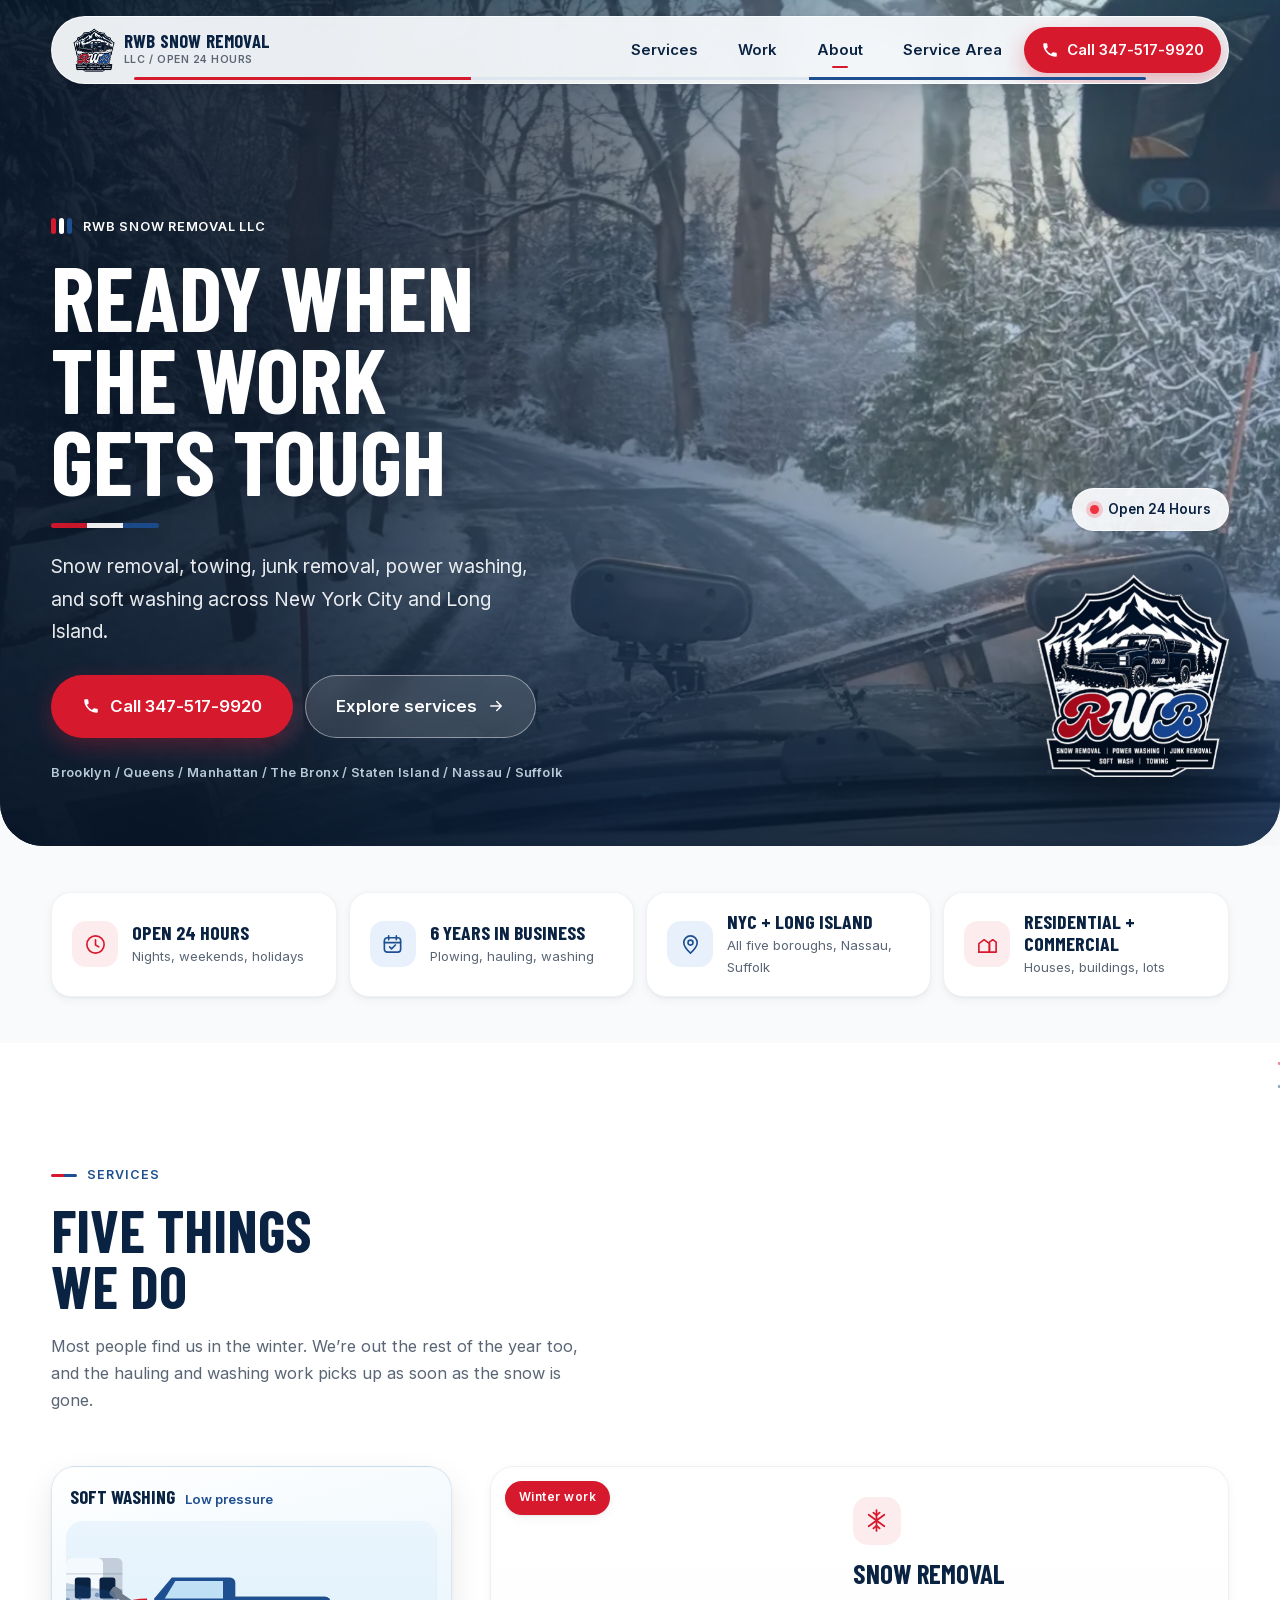
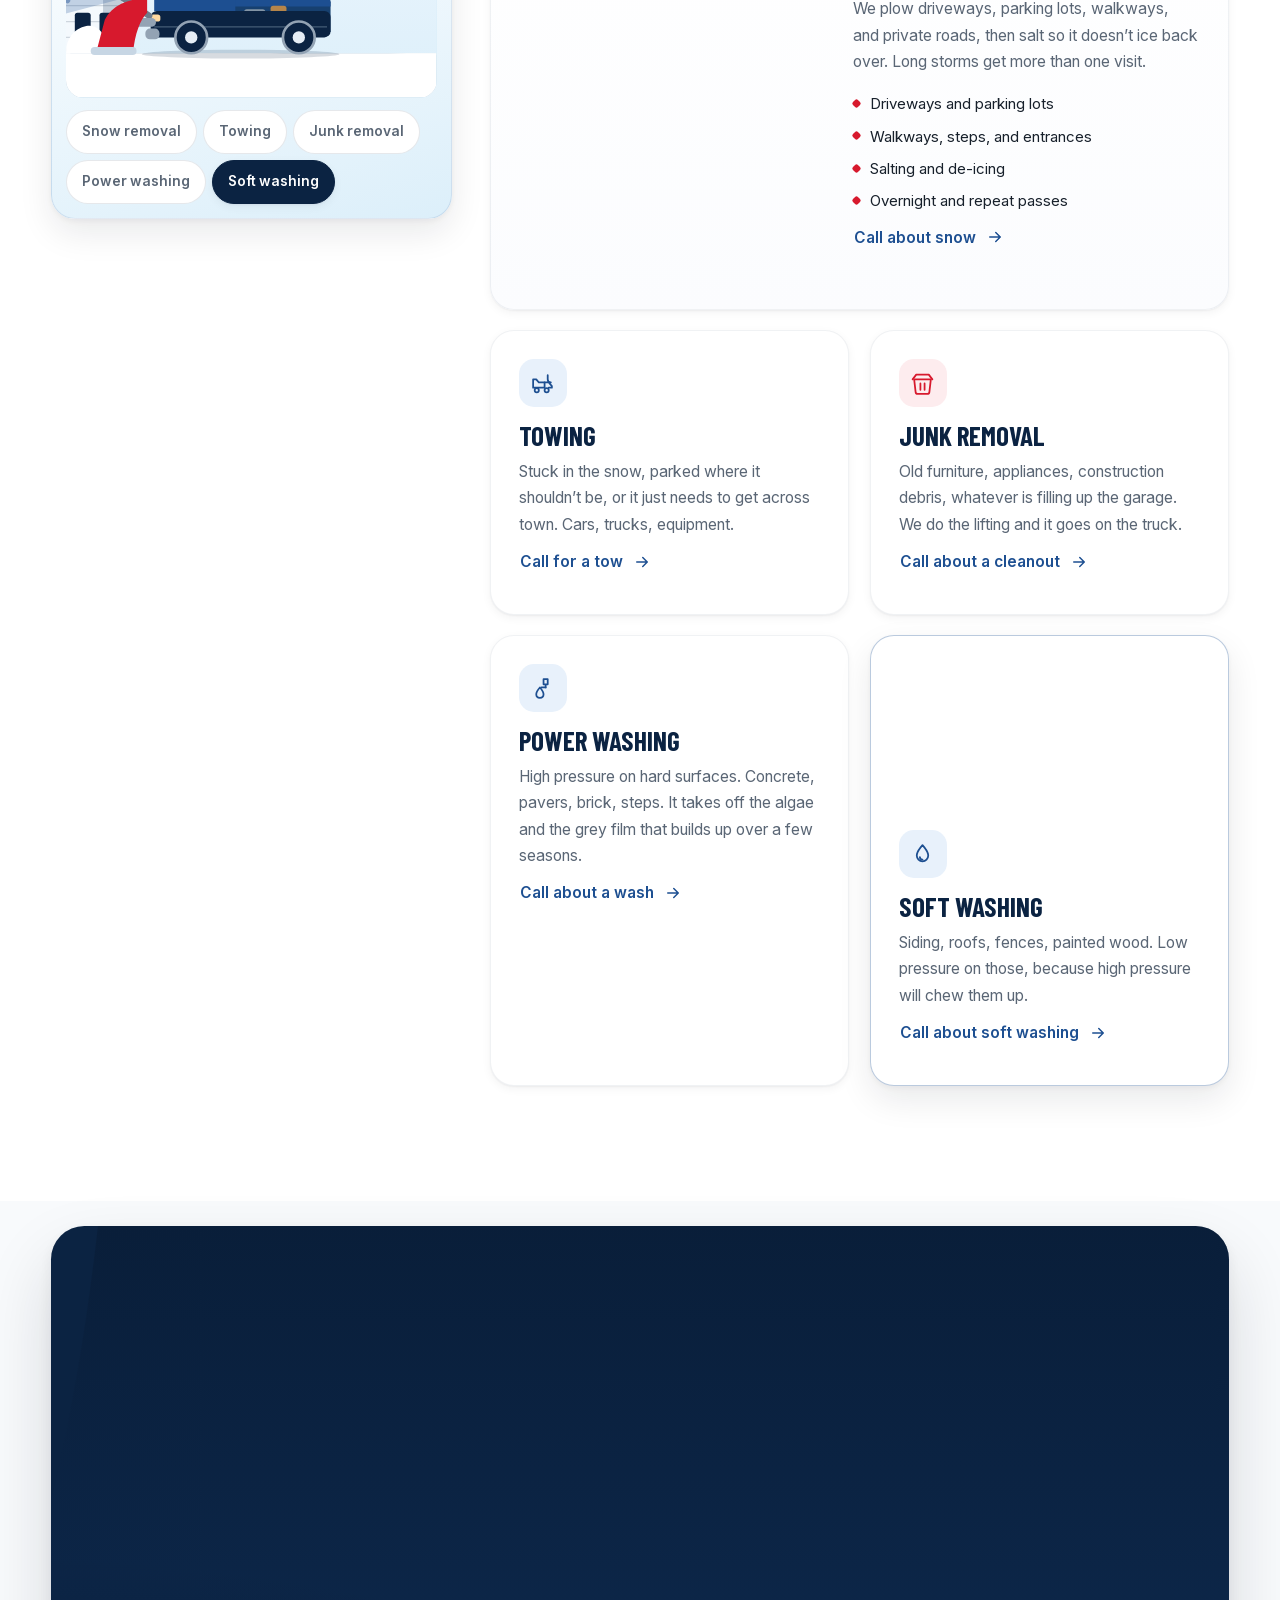
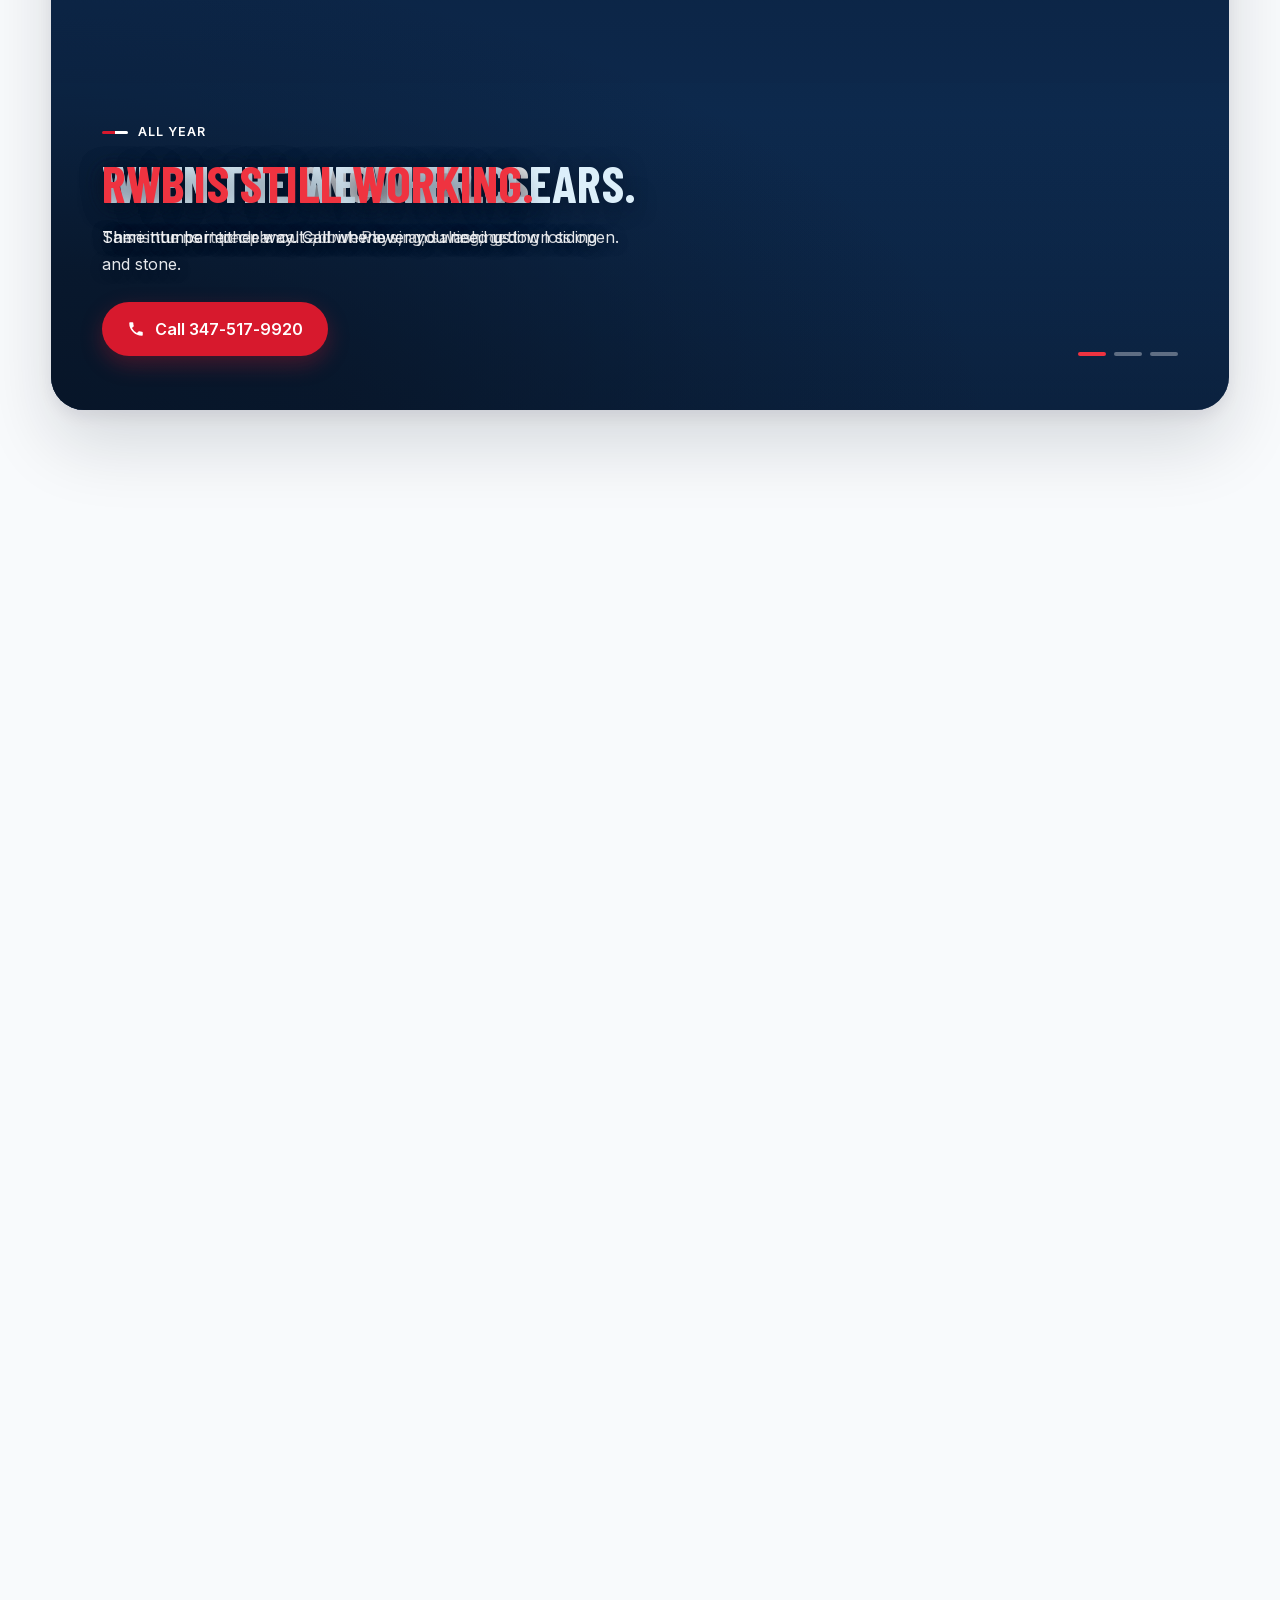
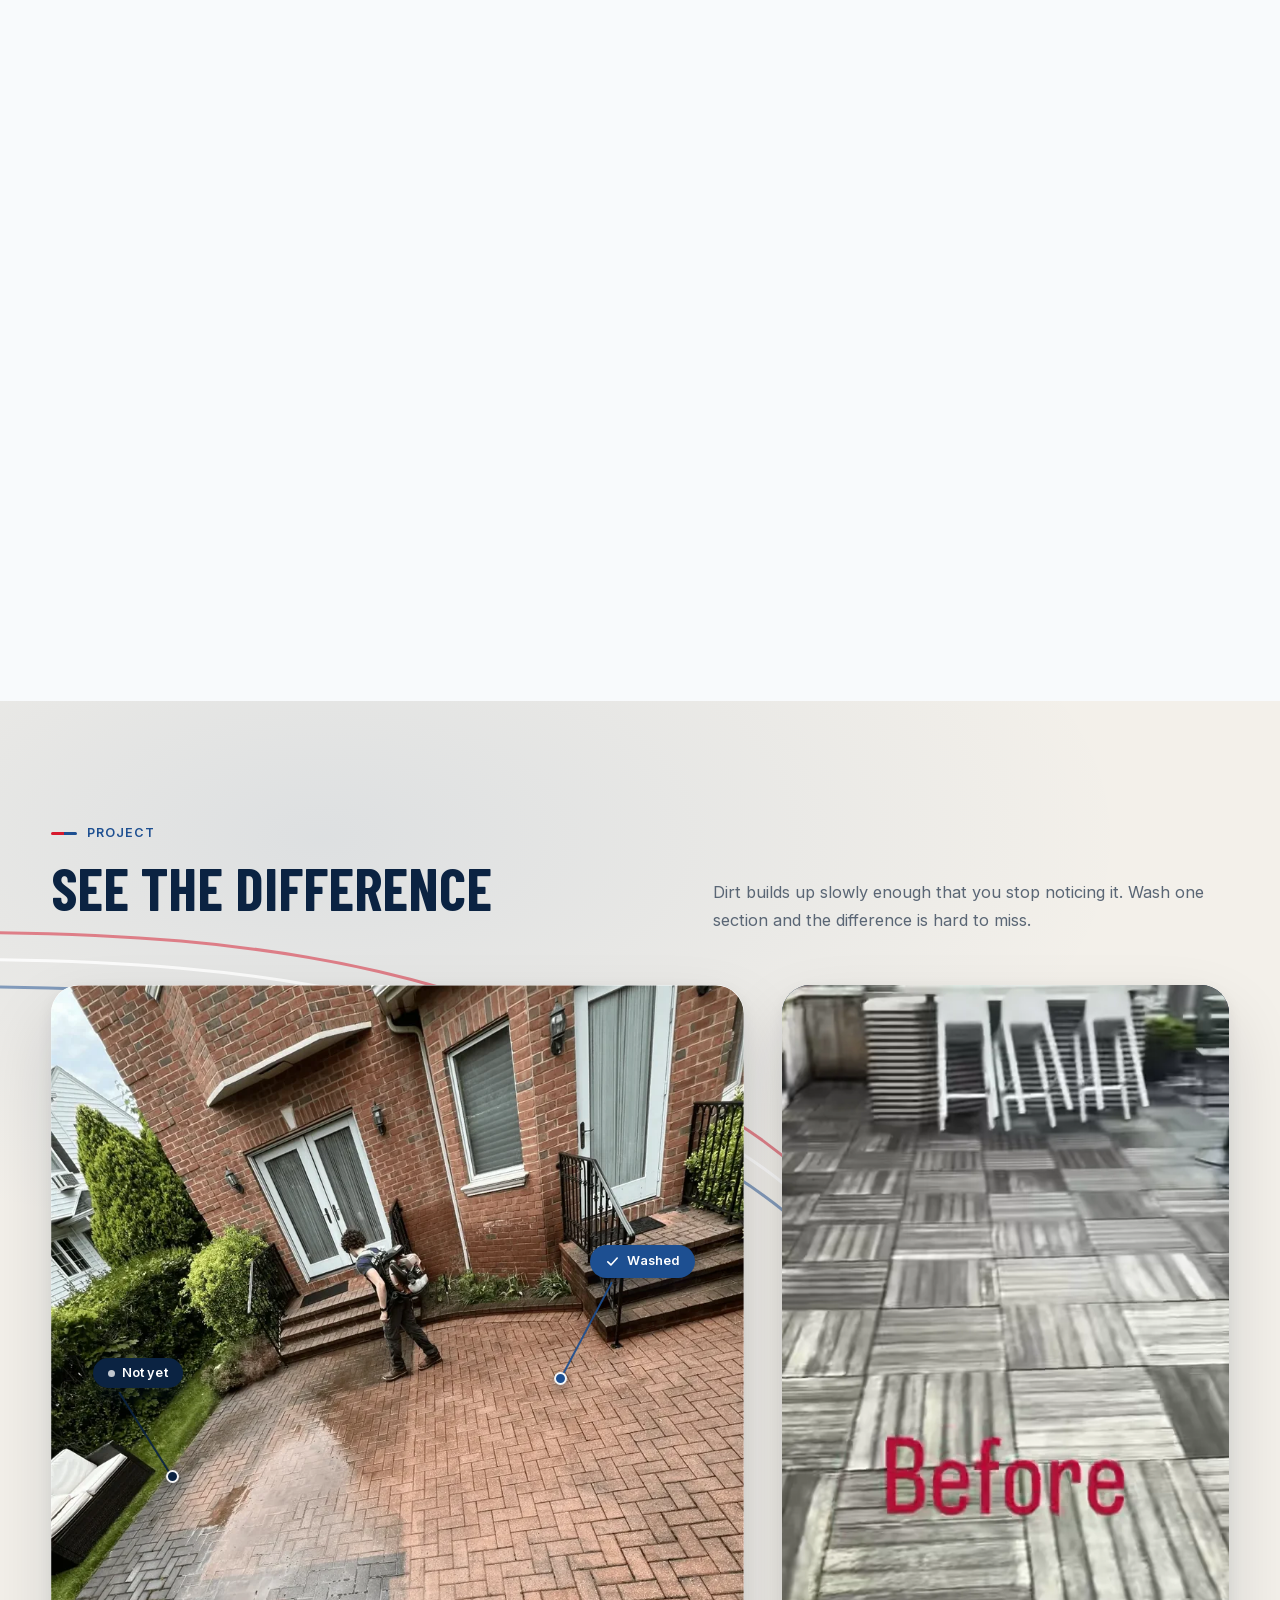
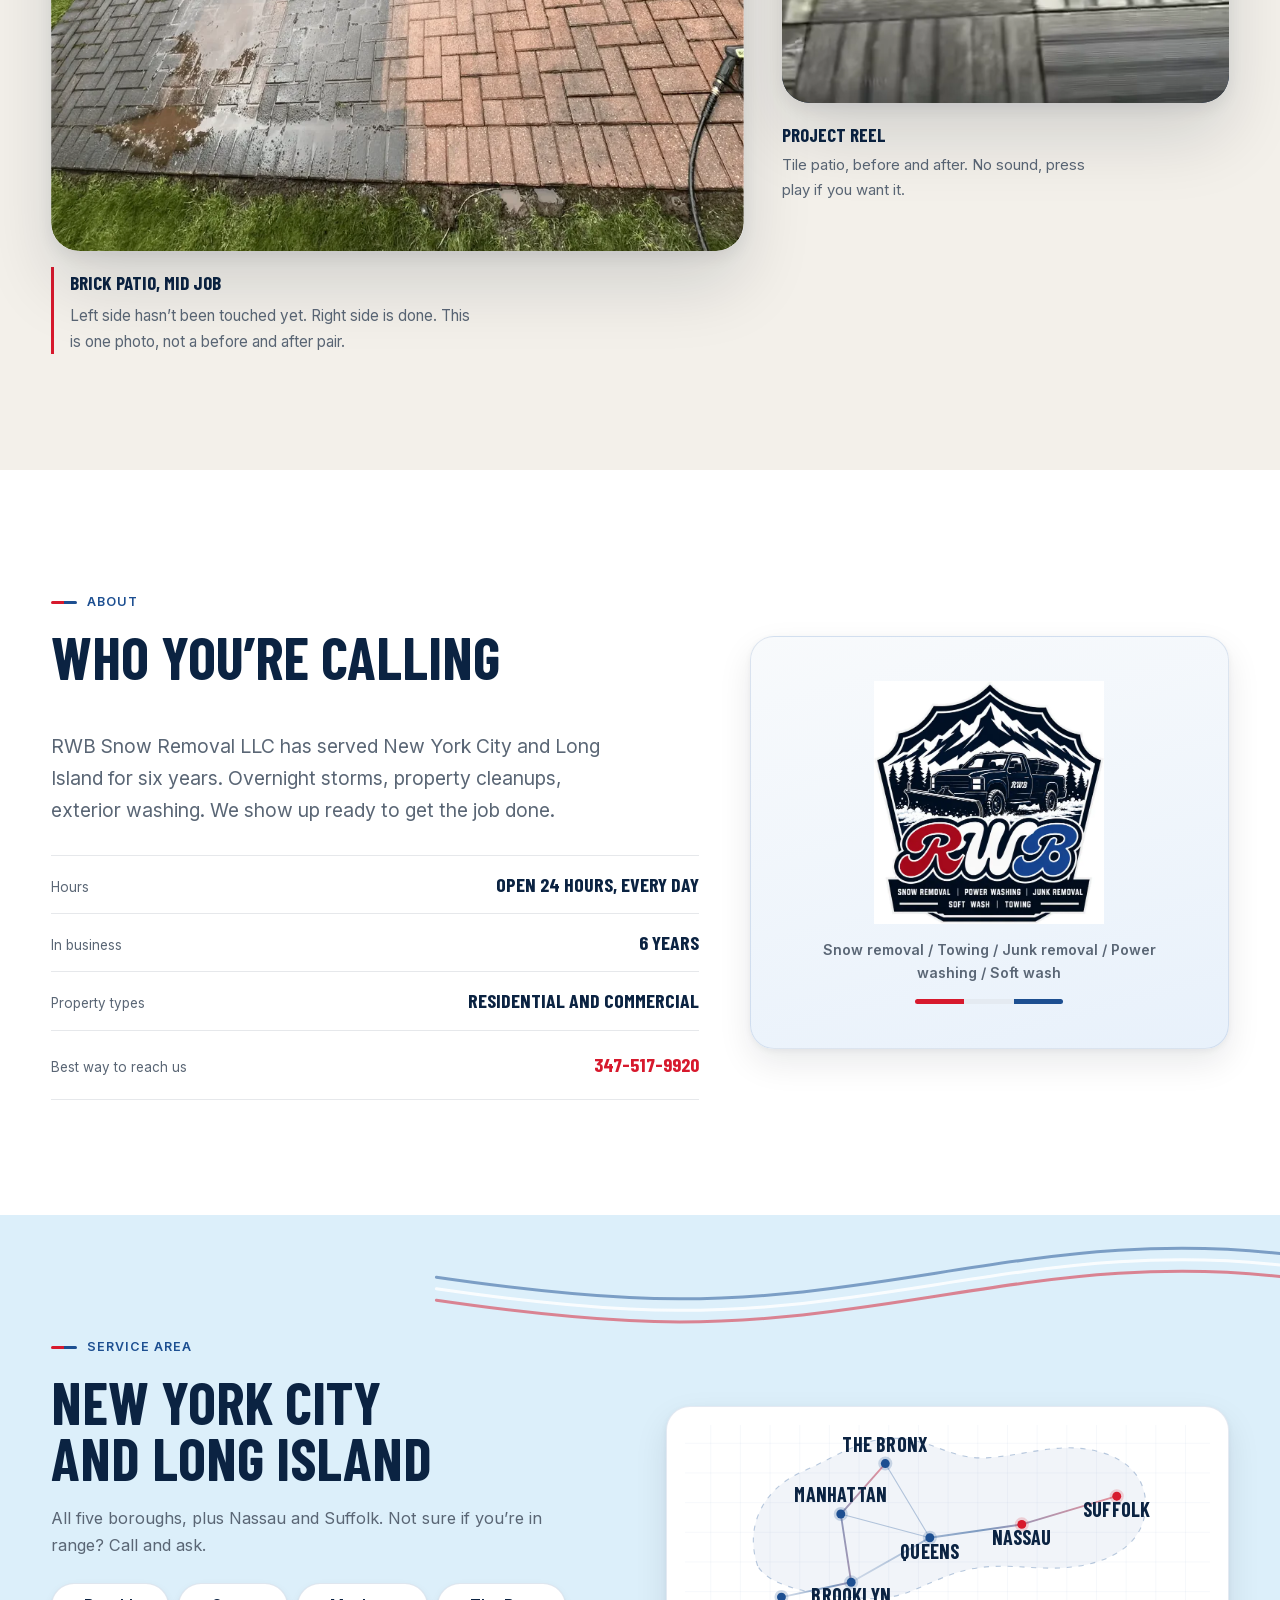
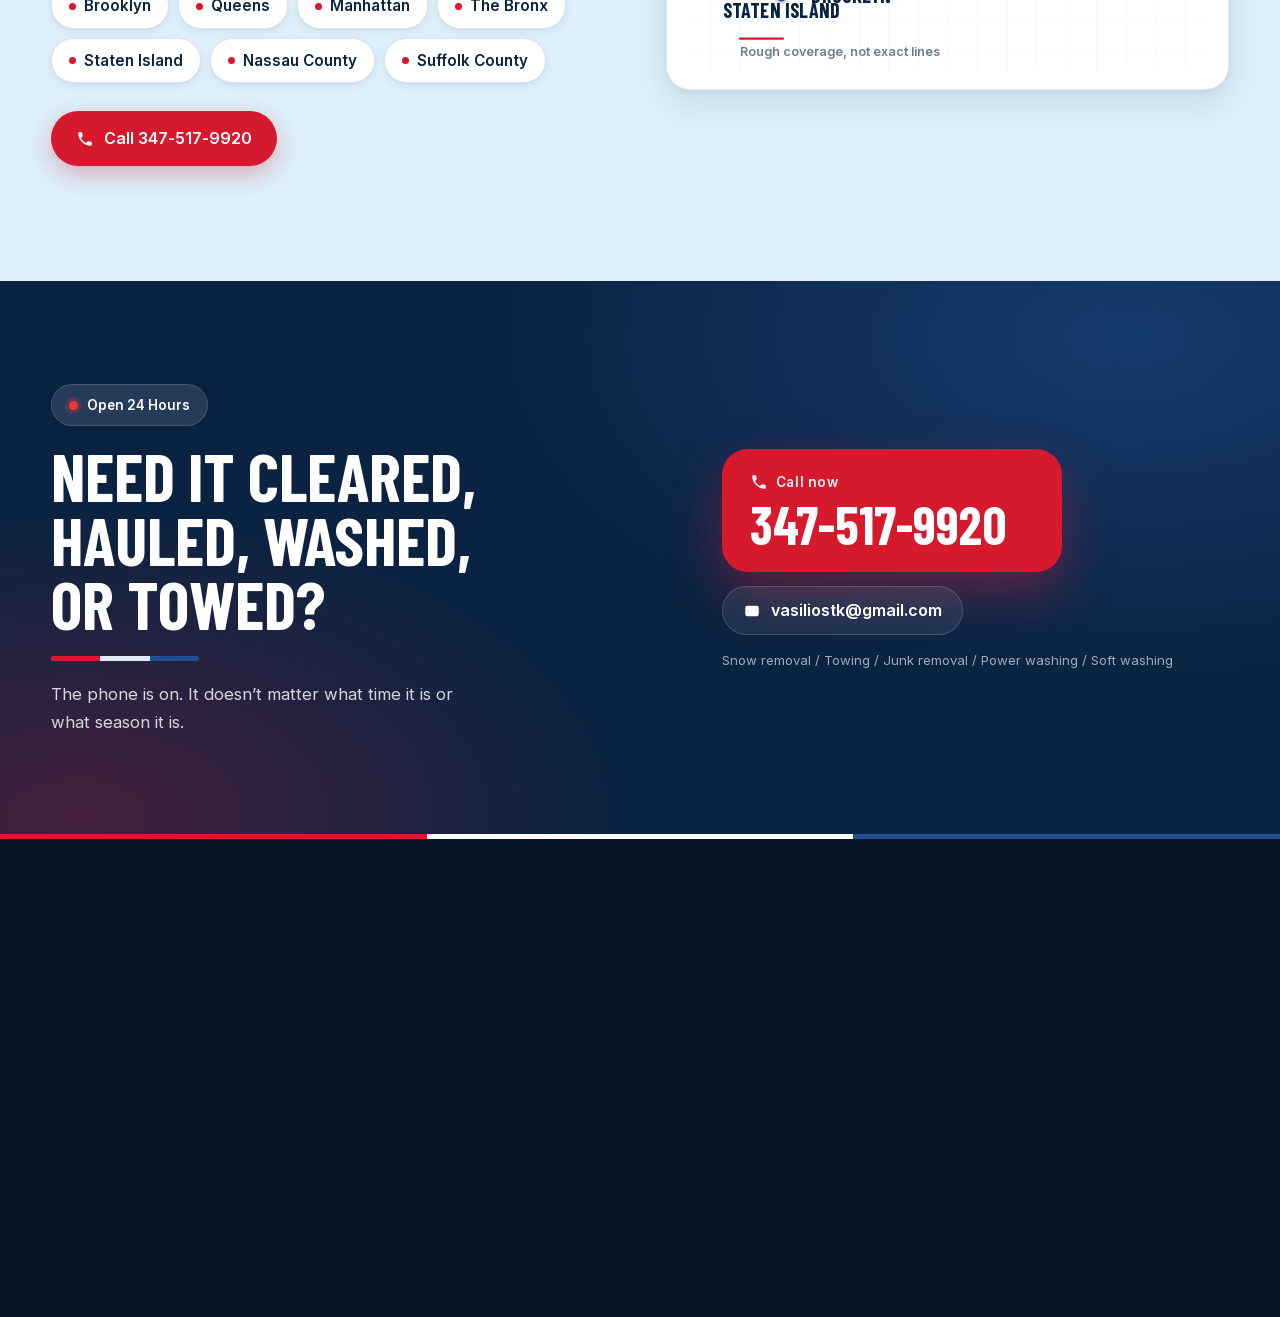
==== commit 4b4d528d: "Rewrite the body copy so it stops sounding machine written The hero stays as it was. Everything belo" ====
--- a/index.html
+++ b/index.html
@@ -164,25 +164,25 @@
           <span class="trust-ico trust-ico-red" aria-hidden="true">
             <svg viewBox="0 0 24 24" focusable="false"><circle cx="12" cy="12" r="9"/><path d="M12 7v5.5l3.5 2"/></svg>
           </span>
-          <span class="trust-body"><strong>Open 24 Hours</strong><small>Every day of the year</small></span>
+          <span class="trust-body"><strong>Open 24 Hours</strong><small>Nights, weekends, holidays</small></span>
         </li>
         <li class="trust-card reveal" style="--d:70ms">
           <span class="trust-ico trust-ico-blue" aria-hidden="true">
             <svg viewBox="0 0 24 24" focusable="false"><rect x="3.5" y="5" width="17" height="15" rx="3"/><path d="M8 3v4M16 3v4M3.5 10h17M9 14.5l2 2 4-4"/></svg>
           </span>
-          <span class="trust-body"><strong>6 Years in Business</strong><small>Six winters on the job</small></span>
+          <span class="trust-body"><strong>6 Years in Business</strong><small>Plowing, hauling, washing</small></span>
         </li>
         <li class="trust-card reveal" style="--d:140ms">
           <span class="trust-ico trust-ico-blue" aria-hidden="true">
             <svg viewBox="0 0 24 24" focusable="false"><path d="M12 21s7-6.2 7-11a7 7 0 1 0-14 0c0 4.8 7 11 7 11Z"/><circle cx="12" cy="10" r="2.6"/></svg>
           </span>
-          <span class="trust-body"><strong>NYC + Long Island</strong><small>Five boroughs and two counties</small></span>
+          <span class="trust-body"><strong>NYC + Long Island</strong><small>All five boroughs, Nassau, Suffolk</small></span>
         </li>
         <li class="trust-card reveal" style="--d:210ms">
           <span class="trust-ico trust-ico-red" aria-hidden="true">
             <svg viewBox="0 0 24 24" focusable="false"><path d="M3 20V11l5.5-4 5.5 4v9"/><path d="M14 20V9.5l3.5-2.5L21 9.5V20M3 20h18"/></svg>
           </span>
-          <span class="trust-body"><strong>Residential + Commercial</strong><small>Driveways to parking lots</small></span>
+          <span class="trust-body"><strong>Residential + Commercial</strong><small>Houses, buildings, lots</small></span>
         </li>
       </ul>
     </div>
@@ -201,8 +201,8 @@
     <div class="shell">
       <div class="sec-head">
         <p class="eyebrow reveal"><span class="eyebrow-tick" aria-hidden="true"></span>Services</p>
-        <h2 class="sec-title reveal" id="services-h" style="--d:60ms">Five services.<br>One number.</h2>
-        <p class="lede reveal" style="--d:120ms">Snow is what most people call about first. The trucks stay busy the other nine months of the year.</p>
+        <h2 class="sec-title reveal" id="services-h" style="--d:60ms">Five things<br>we do</h2>
+        <p class="lede reveal" style="--d:120ms">Most people find us in the winter. We’re out the rest of the year too, and the hauling and washing work picks up as soon as the snow is gone.</p>
       </div>
 
       <div class="svc-layout">
@@ -211,7 +211,7 @@
           <div class="svc-stage" data-stage>
             <div class="stage-top">
               <span class="stage-tag" data-machine-tag>Snow removal</span>
-              <span class="stage-note" data-machine-note>Plow down, salt ready</span>
+              <span class="stage-note" data-machine-note>Plow down</span>
             </div>
 
             <svg class="machine" viewBox="0 0 420 200" preserveAspectRatio="xMidYMax meet"
@@ -327,14 +327,14 @@
                    width="1350" height="1800"
                    alt="Residential road plowed down to bare pavement with snow banked along both sides"
                    loading="lazy" decoding="async">
-              <span class="photo-tag">Lead service</span>
+              <span class="photo-tag">Winter work</span>
             </div>
             <div class="card-body">
               <span class="card-ico card-ico-red" aria-hidden="true">
                 <svg viewBox="0 0 24 24" focusable="false"><path d="M12 2v20M4.5 6.5l15 11M19.5 6.5l-15 11"/><path d="M9 4.5 12 7l3-2.5M9 19.5 12 17l3 2.5"/></svg>
               </span>
               <h3 class="card-title">Snow removal</h3>
-              <p class="card-text">Plowing, shoveling, and salting for driveways, parking lots, walkways, and private roads. We work through the night when a storm runs long, and come back for repeat passes.</p>
+              <p class="card-text">We plow driveways, parking lots, walkways, and private roads, then salt so it doesn’t ice back over. Long storms get more than one visit.</p>
               <ul class="card-points">
                 <li>Driveways and parking lots</li>
                 <li>Walkways, steps, and entrances</li>
@@ -352,8 +352,8 @@
               <svg viewBox="0 0 24 24" focusable="false"><path d="M3 16h11v-5H8.5L6 8H3z"/><circle cx="6.5" cy="18.5" r="2"/><circle cx="16" cy="18.5" r="2"/><path d="M14 11h4l3 3.5V16h-3M17 4v4a3 3 0 0 0 3 3"/></svg>
             </span>
             <h3 class="card-title">Towing</h3>
-            <p class="card-text">Cars, trucks, and equipment moved when they are stuck in snow, blocking a lot, or headed somewhere else.</p>
-            <a class="btn btn-quiet" href="tel:+13475179920">Call about a tow
+            <p class="card-text">Stuck in the snow, parked where it shouldn’t be, or it just needs to get across town. Cars, trucks, equipment.</p>
+            <a class="btn btn-quiet" href="tel:+13475179920">Call for a tow
               <span class="btn-arrow" aria-hidden="true"><svg viewBox="0 0 24 24" focusable="false"><path d="M5 12h13M13 6l6 6-6 6"/></svg></span>
             </a>
           </li>
@@ -363,7 +363,7 @@
               <svg viewBox="0 0 24 24" focusable="false"><path d="M4 8h16l-1.4 12.2a2 2 0 0 1-2 1.8H7.4a2 2 0 0 1-2-1.8z"/><path d="M2.5 8 6 3.5h12L21.5 8M10 12v6M14 12v6"/></svg>
             </span>
             <h3 class="card-title">Junk removal</h3>
-            <p class="card-text">Furniture, appliances, construction debris, and full garage or basement cleanouts. We load it and haul it off.</p>
+            <p class="card-text">Old furniture, appliances, construction debris, whatever is filling up the garage. We do the lifting and it goes on the truck.</p>
             <a class="btn btn-quiet" href="tel:+13475179920">Call about a cleanout
               <span class="btn-arrow" aria-hidden="true"><svg viewBox="0 0 24 24" focusable="false"><path d="M5 12h13M13 6l6 6-6 6"/></svg></span>
             </a>
@@ -374,8 +374,8 @@
               <svg viewBox="0 0 24 24" focusable="false"><path d="M13 3h4v5h-4zM15 8v3M9.5 21c-2 0-3.5-1.5-3.5-3.4C6 15 9.5 11 9.5 11s3.5 4 3.5 6.6c0 1.9-1.5 3.4-3.5 3.4Z"/><path d="M15 11H11"/></svg>
             </span>
             <h3 class="card-title">Power washing</h3>
-            <p class="card-text">High pressure cleaning for concrete, pavers, brick, and steps. Built for dirt, algae, and the grey that settles into a hard surface.</p>
-            <a class="btn btn-quiet" href="tel:+13475179920">Call about power washing
+            <p class="card-text">High pressure on hard surfaces. Concrete, pavers, brick, steps. It takes off the algae and the grey film that builds up over a few seasons.</p>
+            <a class="btn btn-quiet" href="tel:+13475179920">Call about a wash
               <span class="btn-arrow" aria-hidden="true"><svg viewBox="0 0 24 24" focusable="false"><path d="M5 12h13M13 6l6 6-6 6"/></svg></span>
             </a>
           </li>
@@ -393,7 +393,7 @@
               <svg viewBox="0 0 24 24" focusable="false"><path d="M12 3s5.5 6.2 5.5 10a5.5 5.5 0 0 1-11 0C6.5 9.2 12 3 12 3Z"/><path d="M9.5 14.5a2.5 2.5 0 0 0 2.5 2.5"/></svg>
             </span>
             <h3 class="card-title">Soft washing</h3>
-            <p class="card-text">Low pressure washing for siding, roofs, fences, and painted surfaces that should not take a high pressure hit.</p>
+            <p class="card-text">Siding, roofs, fences, painted wood. Low pressure on those, because high pressure will chew them up.</p>
             <a class="btn btn-quiet" href="tel:+13475179920">Call about soft washing
               <span class="btn-arrow" aria-hidden="true"><svg viewBox="0 0 24 24" focusable="false"><path d="M5 12h13M13 6l6 6-6 6"/></svg></span>
             </a>
@@ -429,16 +429,16 @@
         <span class="season-scrim" aria-hidden="true"></span>
 
         <div class="season-content">
-          <p class="eyebrow eyebrow-light"><span class="eyebrow-tick" aria-hidden="true"></span>Twelve months</p>
+          <p class="eyebrow eyebrow-light"><span class="eyebrow-tick" aria-hidden="true"></span>All year</p>
           <h2 class="season-h" id="season-h">
             <span class="season-line" data-stage="0">When the snow falls.</span>
             <span class="season-line" data-stage="1">When the weather clears.</span>
             <span class="season-line" data-stage="2">RWB is still working.</span>
           </h2>
           <p class="season-sub">
-            <span class="season-note" data-stage="0">Plows out, lots cleared, salt down, all night if that is what it takes.</span>
-            <span class="season-note" data-stage="1">Junk hauled off, driveways washed, siding and stone brought back.</span>
-            <span class="season-note" data-stage="2">One phone number covers the whole calendar. Call any hour.</span>
+            <span class="season-note" data-stage="0">This is the part people call about. Plowing, salting, getting lots open.</span>
+            <span class="season-note" data-stage="1">Then it turns into cleanouts, driveways, and washing down siding and stone.</span>
+            <span class="season-note" data-stage="2">Same number either way. Call whenever you need us.</span>
           </p>
           <a class="btn btn-red season-cta" href="tel:+13475179920">
             <svg class="ico" viewBox="0 0 24 24" aria-hidden="true" focusable="false"><path d="M6.6 10.8a15.1 15.1 0 0 0 6.6 6.6l2.2-2.2c.3-.3.7-.4 1-.2 1.2.4 2.4.6 3.6.6.6 0 1 .4 1 1V20c0 .6-.4 1-1 1A17 17 0 0 1 3 4c0-.6.4-1 1-1h3.4c.6 0 1 .4 1 1 0 1.3.2 2.5.6 3.6.1.4 0 .8-.2 1l-2.2 2.2Z"/></svg>
@@ -469,7 +469,7 @@
           <p class="eyebrow reveal"><span class="eyebrow-tick" aria-hidden="true"></span>Project</p>
           <h2 class="sec-title reveal" id="work-h" style="--d:60ms">See the difference</h2>
         </div>
-        <p class="lede reveal" style="--d:120ms">Built up dirt and discoloration can completely change the look of a property. A proper wash brings the original surface back into view.</p>
+        <p class="lede reveal" style="--d:120ms">Dirt builds up slowly enough that you stop noticing it. Wash one section and the difference is hard to miss.</p>
       </div>
 
       <div class="work-grid">
@@ -500,7 +500,7 @@
           </div>
           <figcaption class="shot-cap">
             <span class="shot-cap-title">Brick patio, mid job</span>
-            <span class="shot-cap-text">The lower left is still waiting. The upper right has already been washed. Same patio, same job.</span>
+            <span class="shot-cap-text">Left side hasn’t been touched yet. Right side is done. This is one photo, not a before and after pair.</span>
           </figcaption>
         </figure>
 
@@ -523,7 +523,7 @@
               </button>
             </div>
           </div>
-          <p class="reel-cap"><strong>Project reel</strong>Tile patio, before and after. Silent video, plays when you press it.</p>
+          <p class="reel-cap"><strong>Project reel</strong>Tile patio, before and after. No sound, press play if you want it.</p>
         </div>
       </div>
     </div>
@@ -534,9 +534,9 @@
     <div class="shell about-grid">
       <div class="about-copy">
         <p class="eyebrow reveal"><span class="eyebrow-tick" aria-hidden="true"></span>About</p>
-        <h2 class="sec-title reveal" id="about-h" style="--d:60ms">Six years on these roads</h2>
+        <h2 class="sec-title reveal" id="about-h" style="--d:60ms">Who you’re calling</h2>
         <span class="tri-rule reveal" style="--d:100ms" aria-hidden="true"></span>
-        <p class="about-lede reveal" style="--d:140ms">RWB Snow Removal LLC has served New York City and Long Island for six years. From overnight storms to property cleanups and exterior washing, we show up ready to get the job done.</p>
+        <p class="about-lede reveal" style="--d:140ms">RWB Snow Removal LLC has served New York City and Long Island for six years. Overnight storms, property cleanups, exterior washing. We show up ready to get the job done.</p>
         <dl class="about-facts reveal" style="--d:200ms">
           <div><dt>Hours</dt><dd>Open 24 hours, every day</dd></div>
           <div><dt>In business</dt><dd>6 years</dd></div>
@@ -567,7 +567,7 @@
       <div class="area-copy">
         <p class="eyebrow reveal"><span class="eyebrow-tick" aria-hidden="true"></span>Service area</p>
         <h2 class="sec-title reveal" id="area-h" style="--d:60ms">New York City<br>and Long Island</h2>
-        <p class="lede reveal" style="--d:120ms">All five boroughs plus Nassau and Suffolk County. If your property sits near the edge of that, call and ask.</p>
+        <p class="lede reveal" style="--d:120ms">All five boroughs, plus Nassau and Suffolk. Not sure if you’re in range? Call and ask.</p>
         <ul class="area-chips reveal" style="--d:160ms">
           <li>Brooklyn</li>
           <li>Queens</li>
@@ -611,7 +611,7 @@
           </g>
           <g class="cov-legend">
             <path d="M40 344h58"/>
-            <text x="40" y="368">Coverage, not a boundary</text>
+            <text x="40" y="368">Rough coverage, not exact lines</text>
           </g>
         </svg>
       </div>
@@ -628,7 +628,7 @@
         </span>
         <h2 class="final-title reveal" style="--d:40ms" id="final-h">Need it cleared, hauled, washed, or towed?</h2>
         <span class="tri-rule tri-rule-wide reveal" style="--d:80ms" aria-hidden="true"></span>
-        <p class="final-sub reveal" style="--d:120ms">One call reaches RWB Snow Removal LLC any hour of any day, in every season.</p>
+        <p class="final-sub reveal" style="--d:120ms">The phone is on. It doesn’t matter what time it is or what season it is.</p>
       </div>
 
       <div class="final-actions reveal" style="--d:160ms">
@@ -658,7 +658,7 @@
         <img class="footer-logo" src="assets/images/rwb-logo-transparent.png" width="616" height="649"
              alt="RWB Snow Removal LLC logo" loading="lazy" decoding="async">
       </picture>
-      <p class="footer-tag">Snow removal and property services for New York City and Long Island. Open 24 hours.</p>
+      <p class="footer-tag">Snow, towing, junk, and washing across New York City and Long Island. Open 24 hours.</p>
       <span class="tri-rule tri-rule-wide" aria-hidden="true"></span>
     </div>
 
--- a/assets/css/style.css
+++ b/assets/css/style.css
@@ -800,6 +800,9 @@
   padding: 0;
   overflow: hidden;
   background: linear-gradient(180deg, #fff, #fbfcfe);
+  /* .card aligns children to the start, but this card's photo and body
+     have to span the full width when they are stacked. */
+  align-items: stretch;
 }
 .card-feature .card-body { padding: clamp(20px, 2.4vw, 30px); }
 .card-photo { position: relative; }
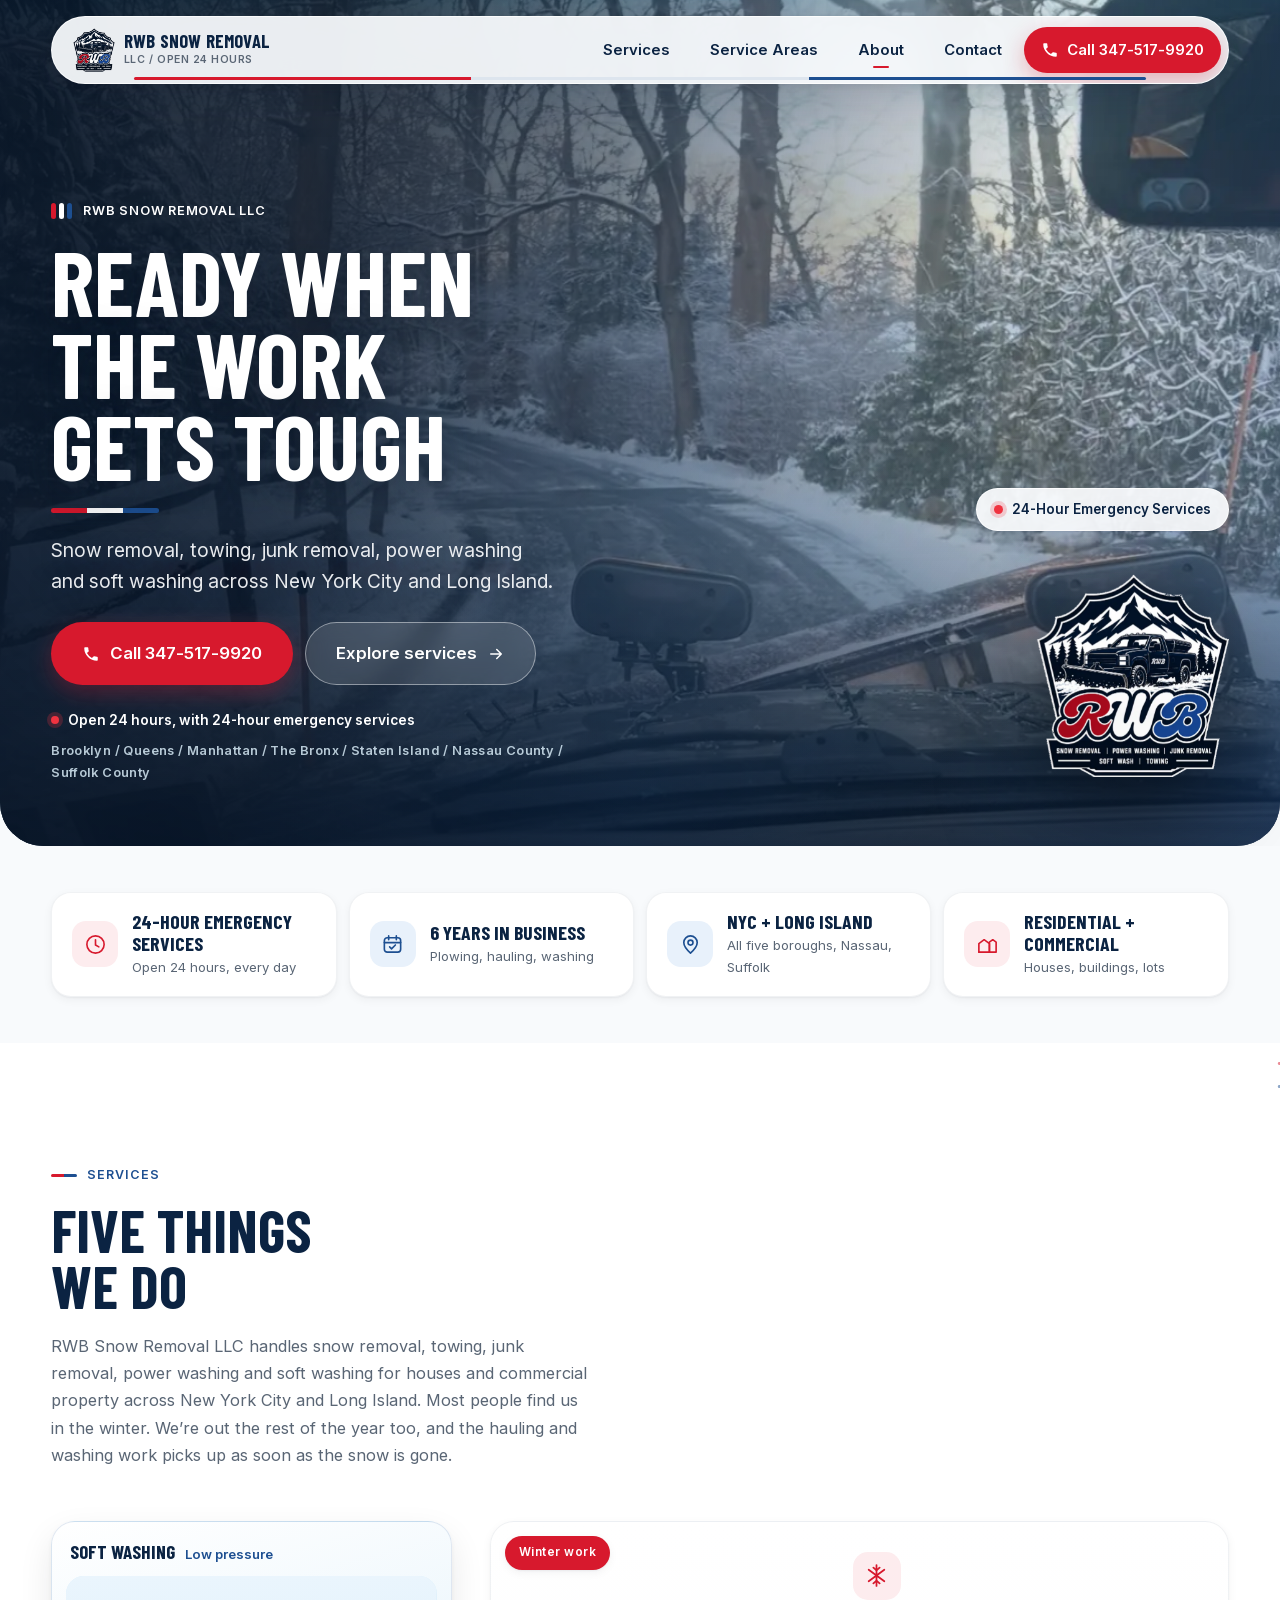
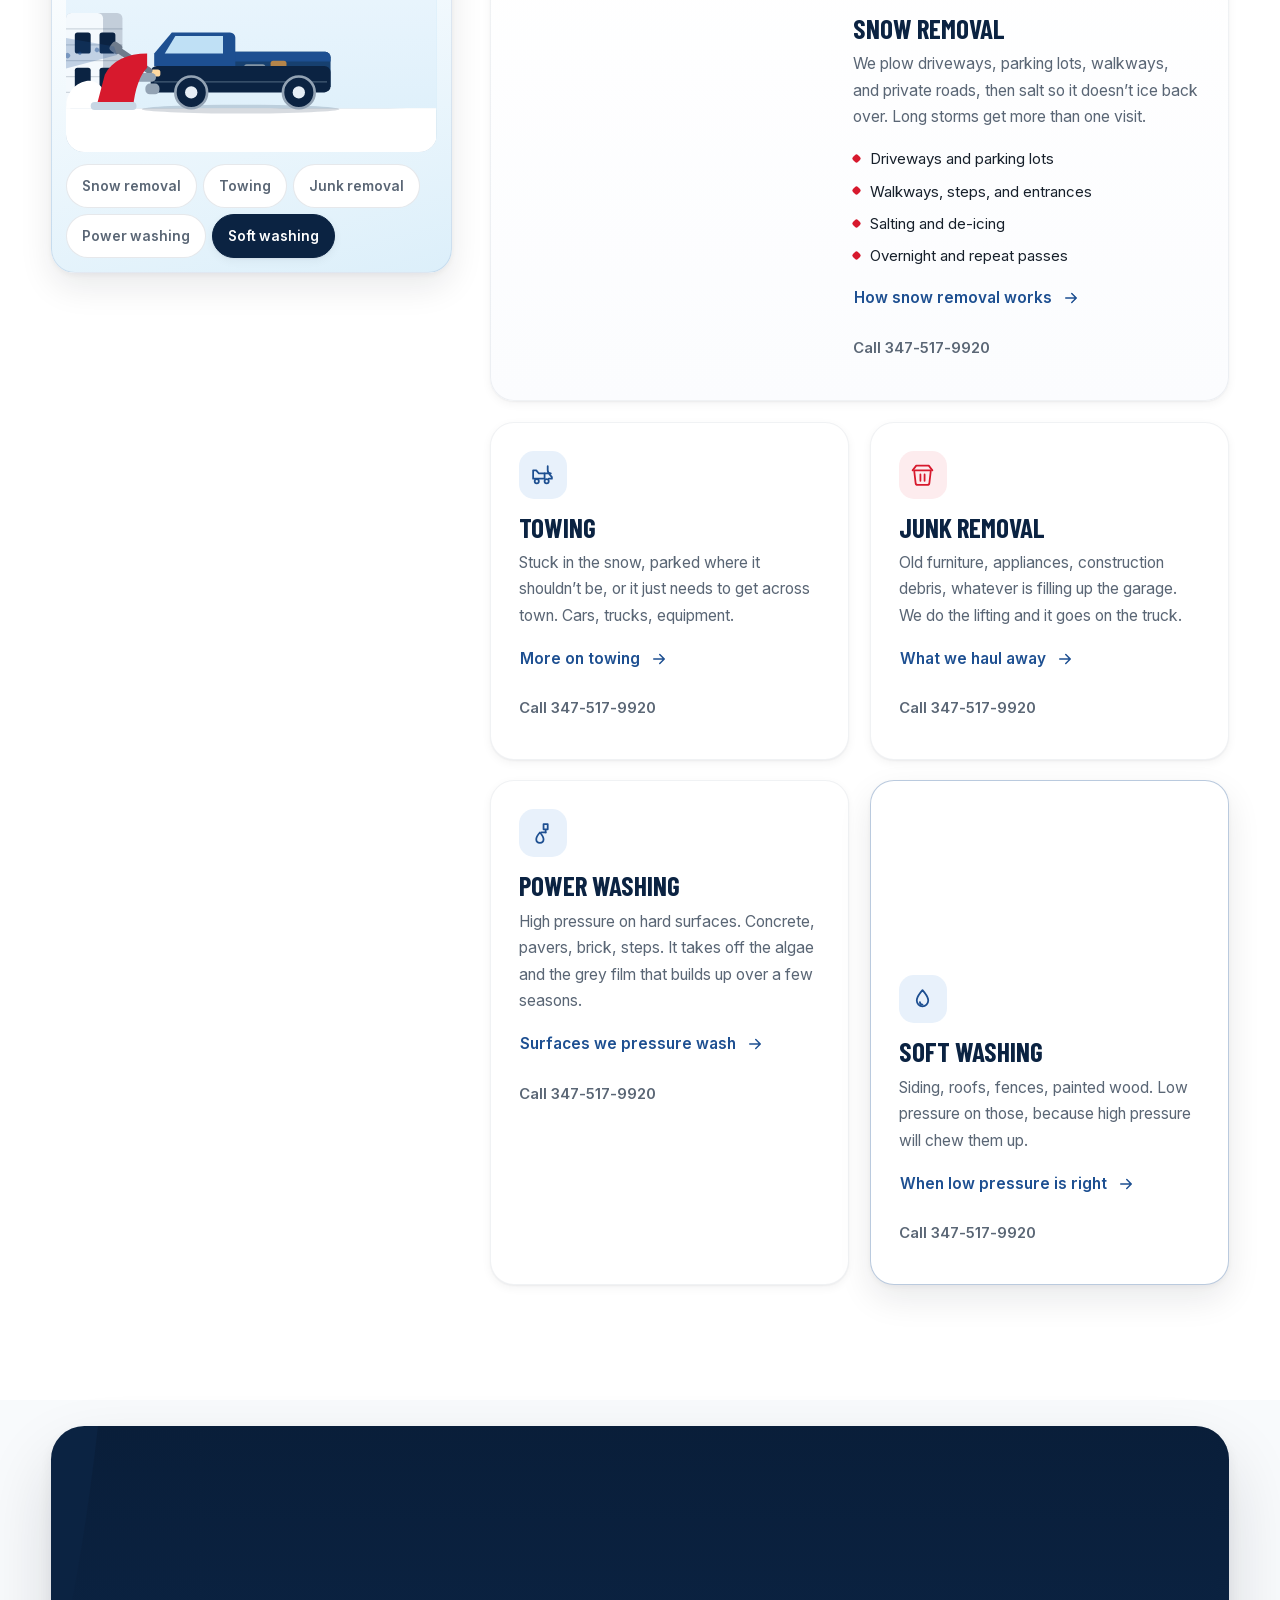
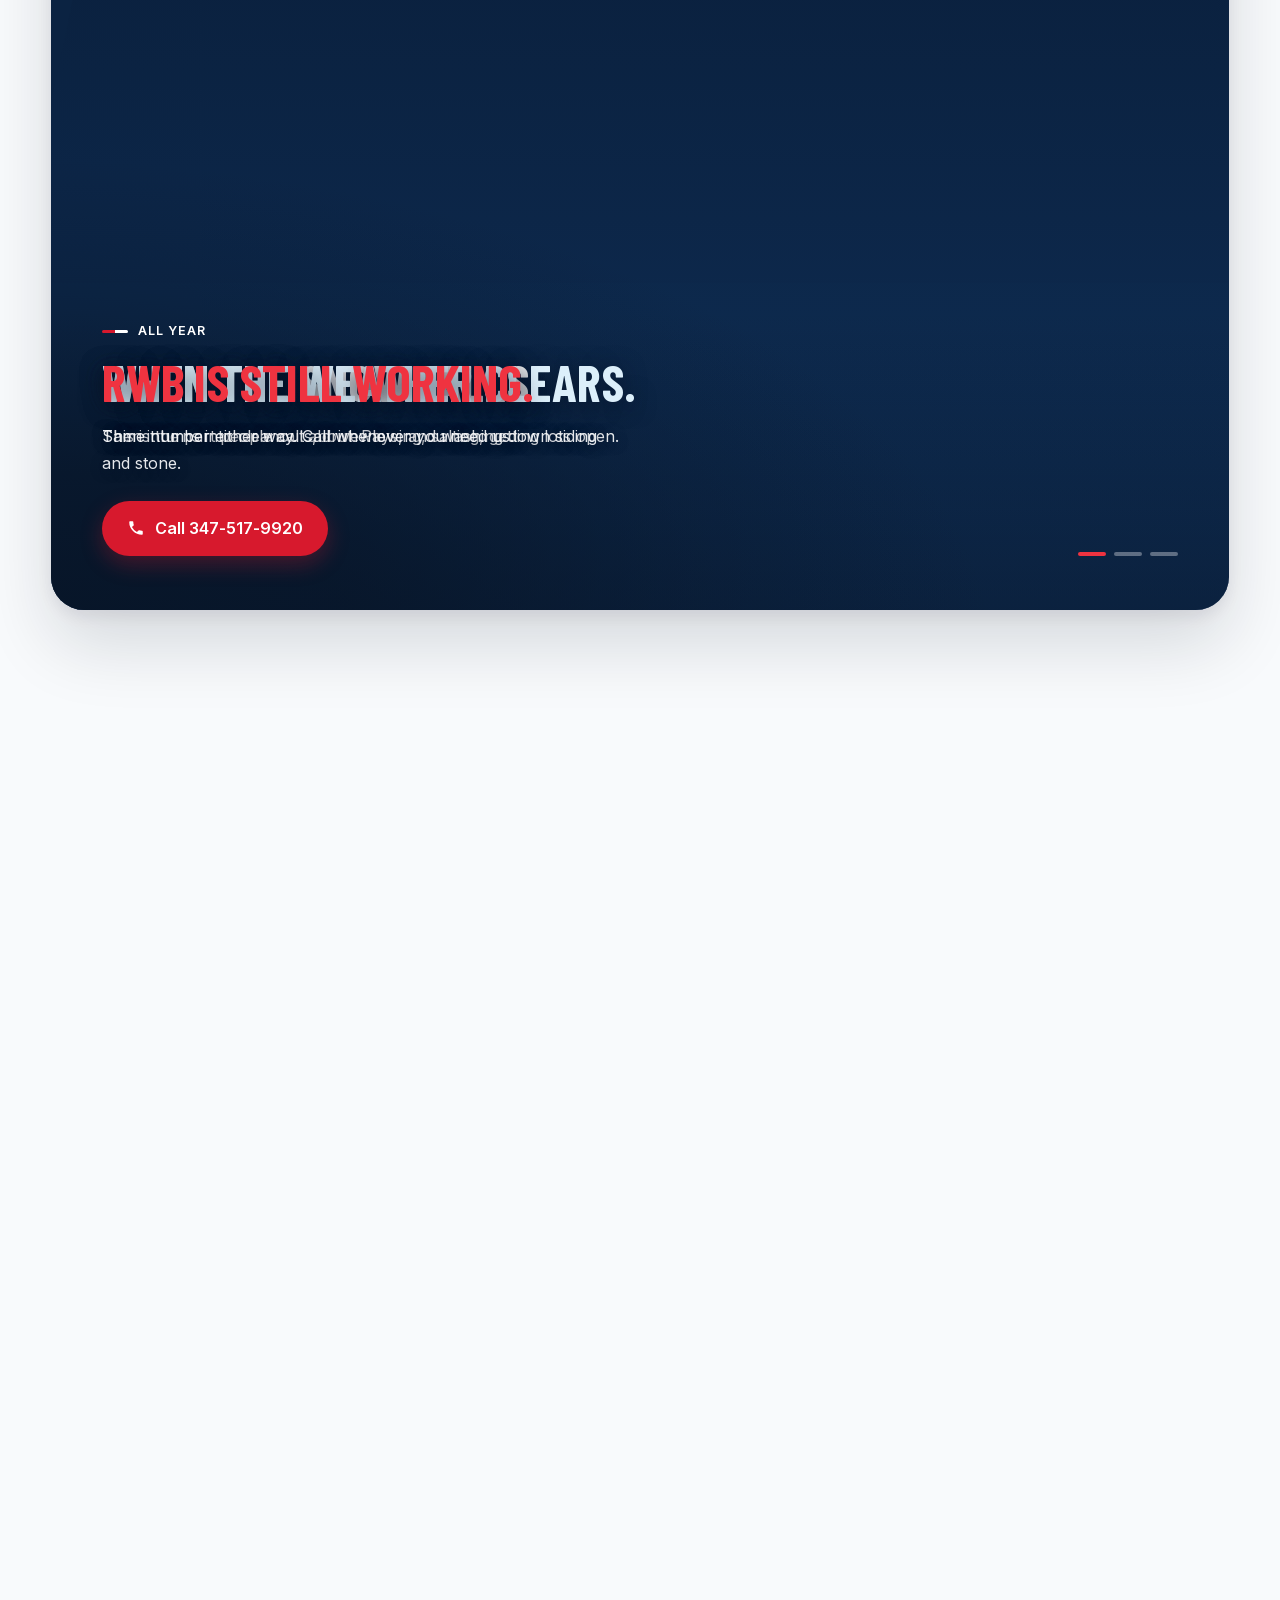
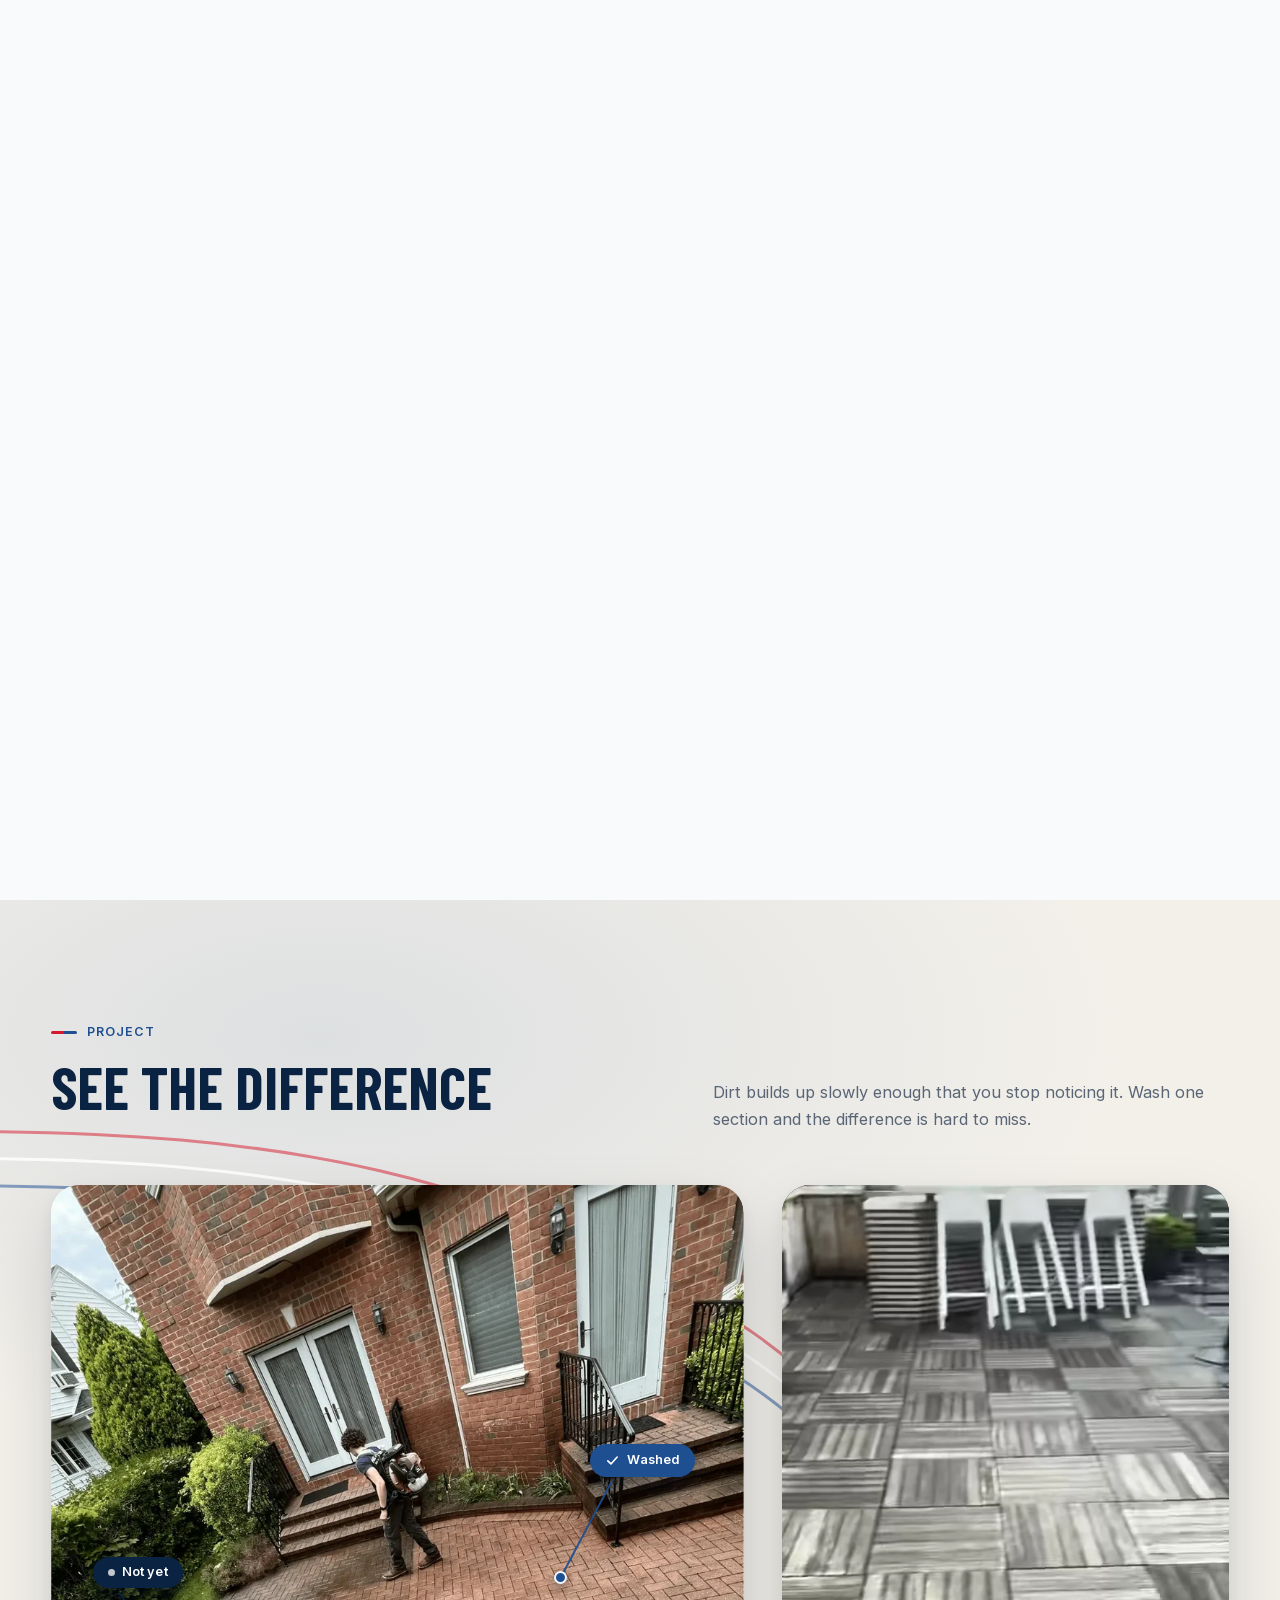
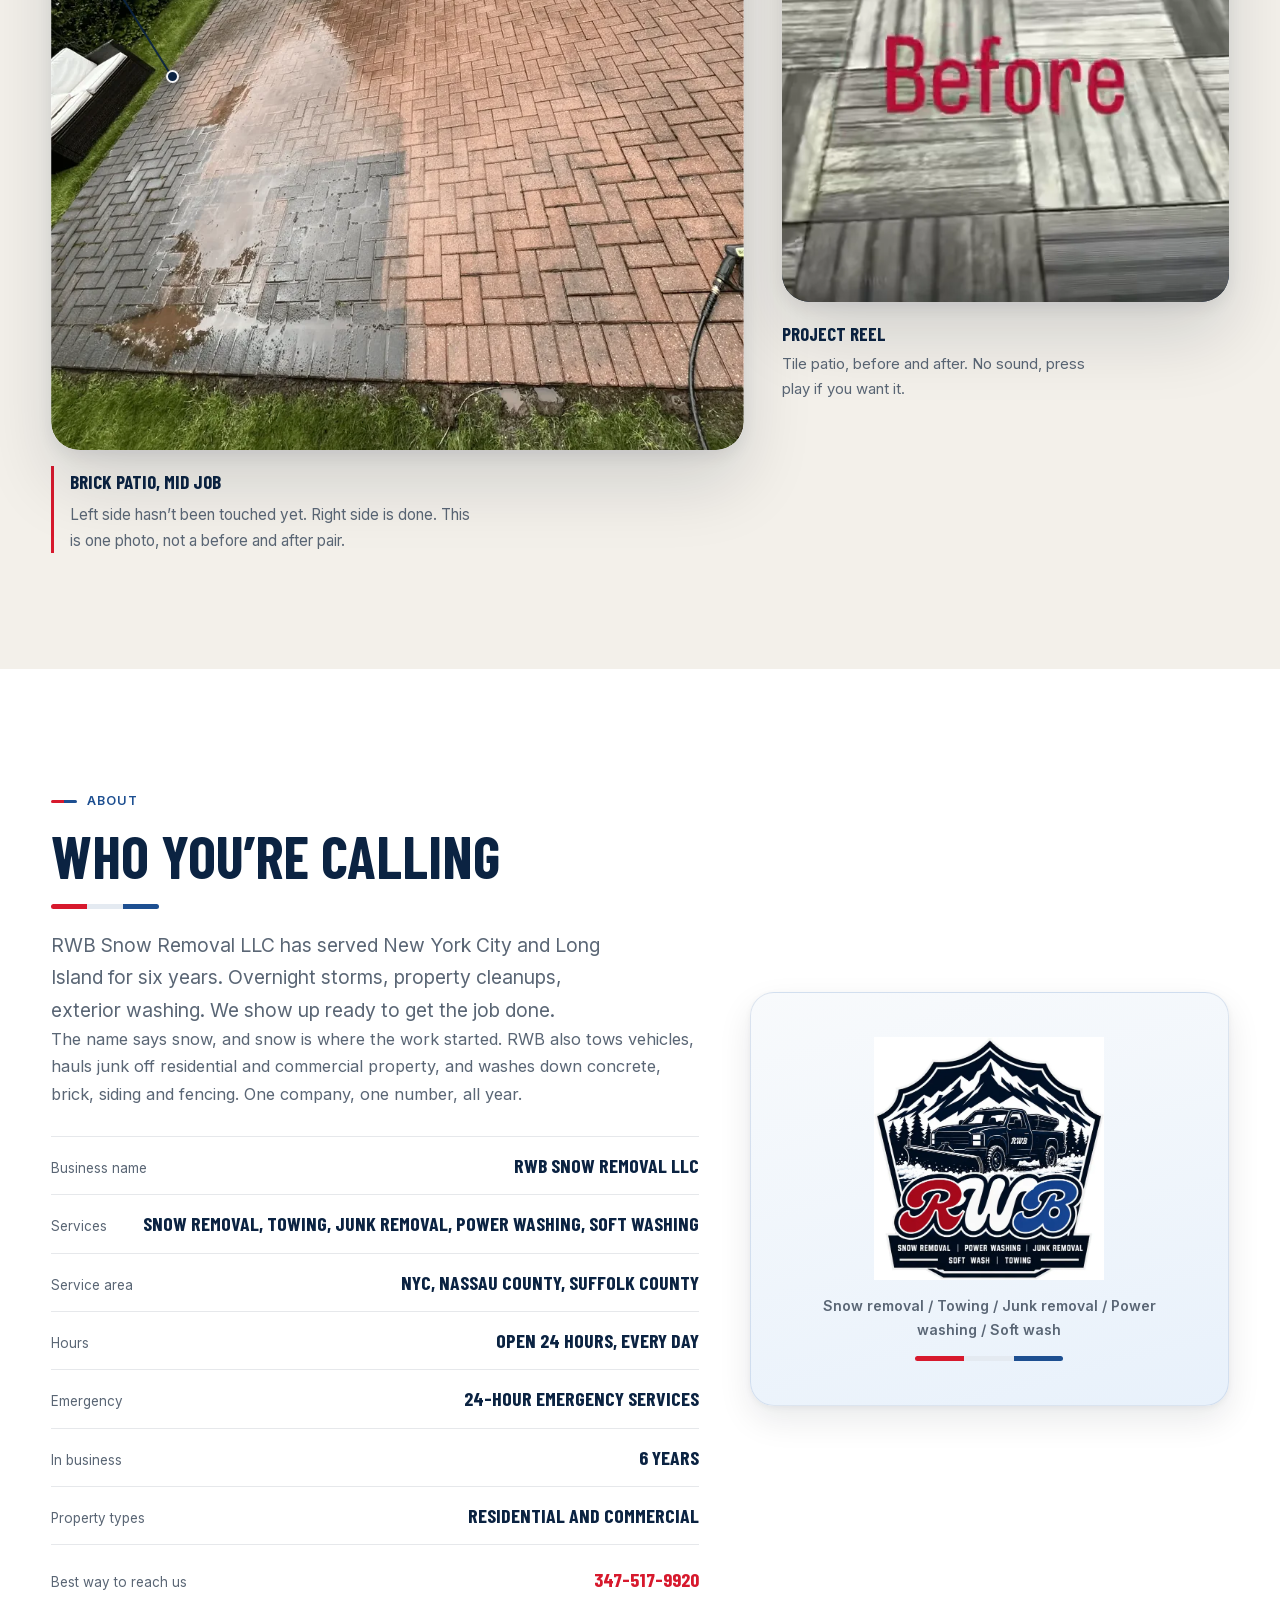
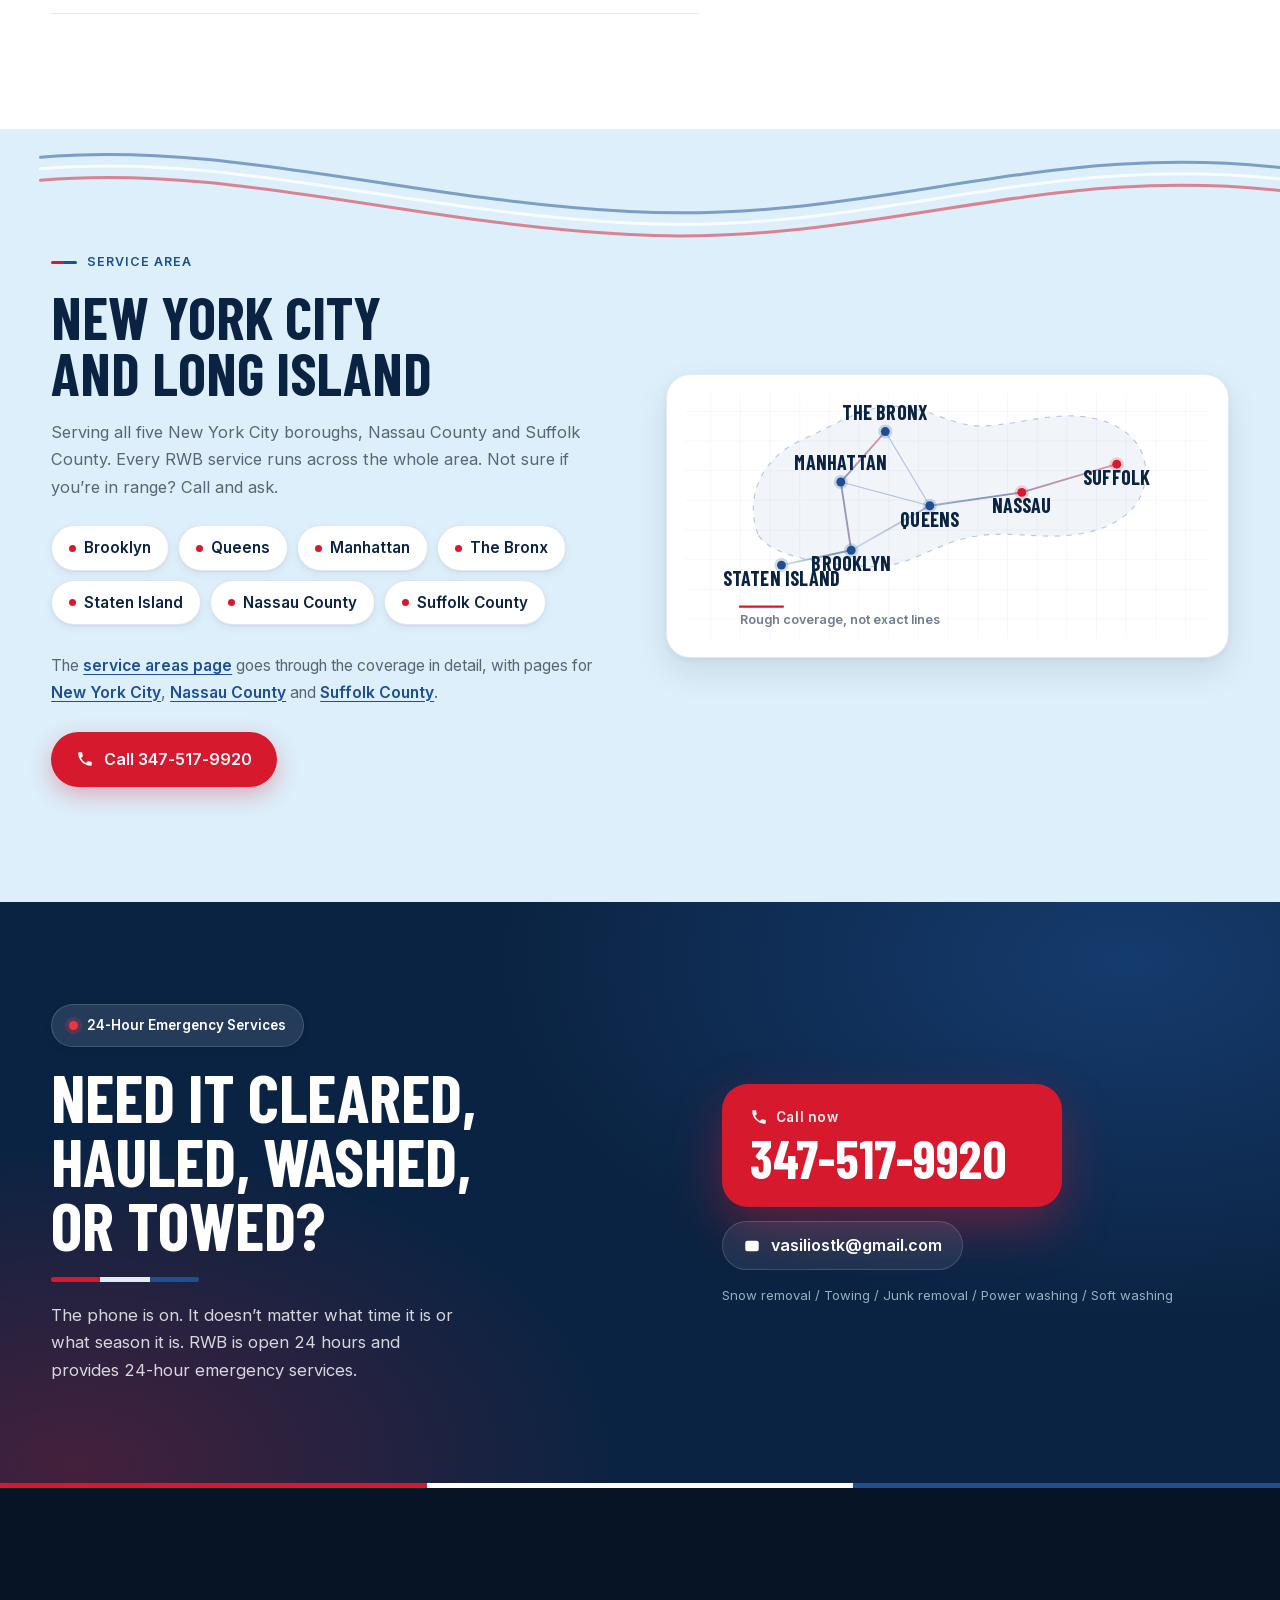
==== commit c0432f99: "Local SEO overhaul: service pages, service areas, canonical domain Rebuilds the site around what RWB" ====
--- a/index.html
+++ b/index.html
@@ -6,31 +6,31 @@
 
 <!--
   SITE URL: the canonical link, the Open Graph tags below, sitemap.xml,
-  robots.txt and the JSON-LD block are the only places the public address of
-  this site appears. The default is the GitHub Pages address for this
-  repository. Everything else on the page uses relative paths, so the site
-  works from a repository subpath, a custom domain, or a local folder.
+  robots.txt and the JSON-LD blocks are the only places the public address of
+  this site appears, and every one of them points at the custom domain,
+  https://rwbsnowremoval.com/. Everything else on the page uses relative
+  paths, so the files still work from a repository subpath or a local folder.
 -->
-<title>RWB Snow Removal LLC | 24 Hour Snow Removal, NYC and Long Island</title>
-<meta name="description" content="Snow removal, towing, junk removal, power washing, and soft washing across all five NYC boroughs, Nassau County, and Suffolk County. Open 24 hours. Call 347-517-9920.">
-<link rel="canonical" href="https://bellmorewebdesign.github.io/RWB_SnowRemoval/">
+<title>RWB Snow Removal LLC | Snow Removal, Towing &amp; Property Services | NYC &amp; Long Island</title>
+<meta name="description" content="Snow removal, towing, junk removal, power washing and soft washing across NYC, Nassau County and Suffolk County. 24-hour emergency services. Call 347-517-9920.">
+<link rel="canonical" href="https://rwbsnowremoval.com/">
 <meta name="theme-color" content="#0B2342">
 <meta name="format-detection" content="telephone=yes">
 
 <meta property="og:type" content="website">
 <meta property="og:site_name" content="RWB Snow Removal LLC">
-<meta property="og:title" content="RWB Snow Removal LLC | 24 Hour Snow Removal, NYC and Long Island">
-<meta property="og:description" content="Snow removal, towing, junk removal, power washing, and soft washing across New York City and Long Island. Open 24 hours. Call 347-517-9920.">
-<meta property="og:url" content="https://bellmorewebdesign.github.io/RWB_SnowRemoval/">
-<meta property="og:image" content="https://bellmorewebdesign.github.io/RWB_SnowRemoval/assets/images/og-cover.jpg">
+<meta property="og:title" content="RWB Snow Removal LLC | Snow Removal, Towing &amp; Property Services | NYC &amp; Long Island">
+<meta property="og:description" content="Snow removal, towing, junk removal, power washing and soft washing across New York City, Nassau County and Suffolk County. 24-hour emergency services. Call 347-517-9920.">
+<meta property="og:url" content="https://rwbsnowremoval.com/">
+<meta property="og:image" content="https://rwbsnowremoval.com/assets/images/og-cover.jpg">
 <meta property="og:image:width" content="1200">
 <meta property="og:image:height" content="630">
-<meta property="og:image:alt" content="RWB Snow Removal LLC, open 24 hours across New York City and Long Island">
+<meta property="og:image:alt" content="RWB Snow Removal LLC, snow removal, towing, junk removal and exterior washing across New York City and Long Island">
 <meta property="og:locale" content="en_US">
 <meta name="twitter:card" content="summary_large_image">
-<meta name="twitter:title" content="RWB Snow Removal LLC | 24 Hour Snow Removal, NYC and Long Island">
-<meta name="twitter:description" content="Snow removal, towing, junk removal, power washing, and soft washing across New York City and Long Island. Open 24 hours.">
-<meta name="twitter:image" content="https://bellmorewebdesign.github.io/RWB_SnowRemoval/assets/images/og-cover.jpg">
+<meta name="twitter:title" content="RWB Snow Removal LLC | Snow Removal, Towing &amp; Property Services | NYC &amp; Long Island">
+<meta name="twitter:description" content="Snow removal, towing, junk removal, power washing and soft washing across New York City, Nassau County and Suffolk County. 24-hour emergency services.">
+<meta name="twitter:image" content="https://rwbsnowremoval.com/assets/images/og-cover.jpg">
 
 <link rel="icon" href="favicon.ico" sizes="16x16 32x32 48x48">
 <link rel="icon" type="image/png" href="assets/images/favicon-32.png" sizes="32x32">
@@ -41,7 +41,10 @@
 <link rel="preload" href="assets/images/snowplow-cab-960.webp" as="image" fetchpriority="high"
       imagesrcset="assets/images/snowplow-cab-640.webp 640w, assets/images/snowplow-cab-960.webp 960w, assets/images/snowplow-cab.webp 1206w" imagesizes="100vw">
 <link rel="stylesheet" href="assets/css/style.css">
-<script>(function(d){var e=d.documentElement;e.className=e.className.replace('no-js','js');try{if(!window.matchMedia('(prefers-reduced-motion: reduce)').matches){e.classList.add('motion');}}catch(err){}})(document);</script>
+<script>(function(d){var e=d.documentElement;e.className=e.className.replace('no-js','js');try{if(!window.matchMedia('(prefers-reduced-motion: reduce)').matches){e.classList.add('motion');}}catch(err){}
+/* Safety net. The scroll reveals start hidden, so if the one script file never
+   arrives, show everything rather than leave the page looking empty. */
+setTimeout(function(){if(e.className.indexOf('rwb-ready')>-1)return;var n=d.querySelectorAll('.reveal,.reveal-img,.area-map'),i=0;for(;i<n.length;i++){n[i].className+=' is-in';}},3000);})(document);</script>
 </head>
 
 <body>
@@ -63,9 +66,9 @@
     <nav class="nav" aria-label="Primary">
       <ul class="nav-list">
         <li><a href="#services">Services</a></li>
-        <li><a href="#work">Work</a></li>
+        <li><a href="service-areas/">Service Areas</a></li>
         <li><a href="#about">About</a></li>
-        <li><a href="#area">Service Area</a></li>
+        <li><a href="contact/">Contact</a></li>
       </ul>
     </nav>
 
@@ -86,10 +89,15 @@
     <nav aria-label="Mobile">
       <ul class="mobile-list">
         <li><a href="#services">Services</a></li>
-        <li><a href="#seasons">Seasons</a></li>
+        <li class="is-sub"><a href="snow-removal/">Snow removal</a></li>
+        <li class="is-sub"><a href="towing/">Towing</a></li>
+        <li class="is-sub"><a href="junk-removal/">Junk removal</a></li>
+        <li class="is-sub"><a href="power-washing/">Power washing</a></li>
+        <li class="is-sub"><a href="soft-washing/">Soft washing</a></li>
         <li><a href="#work">Work</a></li>
         <li><a href="#about">About</a></li>
-        <li><a href="#area">Service Area</a></li>
+        <li><a href="service-areas/">Service Areas</a></li>
+        <li><a href="contact/">Contact</a></li>
       </ul>
     </nav>
     <div class="mobile-foot">
@@ -120,11 +128,16 @@
           RWB Snow Removal LLC
         </p>
 
-        <h1 class="hero-title">Ready when the work gets tough</h1>
-
-        <span class="tri-rule tri-rule-hero" aria-hidden="true"></span>
-
-        <p class="hero-sub">Snow removal, towing, junk removal, power washing, and soft washing across New York City and Long Island.</p>
+        <!--
+          One h1. The branding line stays the loud part of the design, and the
+          plain language line underneath is what tells a reader, and a crawler,
+          what the company actually does and where.
+        -->
+        <h1 class="hero-title">
+          <span class="hero-title-main">Ready when the work gets tough</span>
+          <span class="tri-rule tri-rule-hero" aria-hidden="true"></span>
+          <span class="hero-title-sub">Snow removal, towing, junk removal, power washing and soft washing across New York City and Long Island.</span>
+        </h1>
 
         <div class="hero-actions">
           <a class="btn btn-red btn-lg" href="tel:+13475179920">
@@ -139,13 +152,14 @@
           </a>
         </div>
 
-        <p class="hero-areas">Brooklyn / Queens / Manhattan / The Bronx / Staten Island / Nassau / Suffolk</p>
+        <p class="hero-avail"><span class="dot" aria-hidden="true"></span>Open 24 hours, with 24-hour emergency services</p>
+        <p class="hero-areas">Brooklyn / Queens / Manhattan / The Bronx / Staten Island / Nassau County / Suffolk County</p>
       </div>
 
       <div class="hero-side" aria-hidden="true">
         <span class="status-badge">
           <span class="status-dot"></span>
-          Open 24 Hours
+          24-Hour Emergency Services
         </span>
         <picture>
           <source srcset="assets/images/rwb-logo-transparent.webp" type="image/webp">
@@ -164,7 +178,7 @@
           <span class="trust-ico trust-ico-red" aria-hidden="true">
             <svg viewBox="0 0 24 24" focusable="false"><circle cx="12" cy="12" r="9"/><path d="M12 7v5.5l3.5 2"/></svg>
           </span>
-          <span class="trust-body"><strong>Open 24 Hours</strong><small>Nights, weekends, holidays</small></span>
+          <span class="trust-body"><strong>24-Hour Emergency Services</strong><small>Open 24 hours, every day</small></span>
         </li>
         <li class="trust-card reveal" style="--d:70ms">
           <span class="trust-ico trust-ico-blue" aria-hidden="true">
@@ -202,7 +216,7 @@
       <div class="sec-head">
         <p class="eyebrow reveal"><span class="eyebrow-tick" aria-hidden="true"></span>Services</p>
         <h2 class="sec-title reveal" id="services-h" style="--d:60ms">Five things<br>we do</h2>
-        <p class="lede reveal" style="--d:120ms">Most people find us in the winter. We’re out the rest of the year too, and the hauling and washing work picks up as soon as the snow is gone.</p>
+        <p class="lede reveal" style="--d:120ms">RWB Snow Removal LLC handles snow removal, towing, junk removal, power washing and soft washing for houses and commercial property across New York City and Long Island. Most people find us in the winter. We’re out the rest of the year too, and the hauling and washing work picks up as soon as the snow is gone.</p>
       </div>
 
       <div class="svc-layout">
@@ -333,7 +347,7 @@
               <span class="card-ico card-ico-red" aria-hidden="true">
                 <svg viewBox="0 0 24 24" focusable="false"><path d="M12 2v20M4.5 6.5l15 11M19.5 6.5l-15 11"/><path d="M9 4.5 12 7l3-2.5M9 19.5 12 17l3 2.5"/></svg>
               </span>
-              <h3 class="card-title">Snow removal</h3>
+              <h3 class="card-title"><a href="snow-removal/">Snow removal</a></h3>
               <p class="card-text">We plow driveways, parking lots, walkways, and private roads, then salt so it doesn’t ice back over. Long storms get more than one visit.</p>
               <ul class="card-points">
                 <li>Driveways and parking lots</li>
@@ -341,9 +355,12 @@
                 <li>Salting and de-icing</li>
                 <li>Overnight and repeat passes</li>
               </ul>
-              <a class="btn btn-quiet" href="tel:+13475179920">Call about snow
-                <span class="btn-arrow" aria-hidden="true"><svg viewBox="0 0 24 24" focusable="false"><path d="M5 12h13M13 6l6 6-6 6"/></svg></span>
-              </a>
+              <div class="card-links">
+                <a class="btn btn-quiet" href="snow-removal/">How snow removal works
+                  <span class="btn-arrow" aria-hidden="true"><svg viewBox="0 0 24 24" focusable="false"><path d="M5 12h13M13 6l6 6-6 6"/></svg></span>
+                </a>
+                <a class="card-call" href="tel:+13475179920">Call 347-517-9920</a>
+              </div>
             </div>
           </li>
 
@@ -351,33 +368,42 @@
             <span class="card-ico card-ico-blue" aria-hidden="true">
               <svg viewBox="0 0 24 24" focusable="false"><path d="M3 16h11v-5H8.5L6 8H3z"/><circle cx="6.5" cy="18.5" r="2"/><circle cx="16" cy="18.5" r="2"/><path d="M14 11h4l3 3.5V16h-3M17 4v4a3 3 0 0 0 3 3"/></svg>
             </span>
-            <h3 class="card-title">Towing</h3>
+            <h3 class="card-title"><a href="towing/">Towing</a></h3>
             <p class="card-text">Stuck in the snow, parked where it shouldn’t be, or it just needs to get across town. Cars, trucks, equipment.</p>
-            <a class="btn btn-quiet" href="tel:+13475179920">Call for a tow
-              <span class="btn-arrow" aria-hidden="true"><svg viewBox="0 0 24 24" focusable="false"><path d="M5 12h13M13 6l6 6-6 6"/></svg></span>
-            </a>
+              <div class="card-links">
+                <a class="btn btn-quiet" href="towing/">More on towing
+                  <span class="btn-arrow" aria-hidden="true"><svg viewBox="0 0 24 24" focusable="false"><path d="M5 12h13M13 6l6 6-6 6"/></svg></span>
+                </a>
+                <a class="card-call" href="tel:+13475179920">Call 347-517-9920</a>
+              </div>
           </li>
 
           <li class="card reveal" id="svc-junk" data-svc="junk" style="--d:70ms">
             <span class="card-ico card-ico-red" aria-hidden="true">
               <svg viewBox="0 0 24 24" focusable="false"><path d="M4 8h16l-1.4 12.2a2 2 0 0 1-2 1.8H7.4a2 2 0 0 1-2-1.8z"/><path d="M2.5 8 6 3.5h12L21.5 8M10 12v6M14 12v6"/></svg>
             </span>
-            <h3 class="card-title">Junk removal</h3>
+            <h3 class="card-title"><a href="junk-removal/">Junk removal</a></h3>
             <p class="card-text">Old furniture, appliances, construction debris, whatever is filling up the garage. We do the lifting and it goes on the truck.</p>
-            <a class="btn btn-quiet" href="tel:+13475179920">Call about a cleanout
-              <span class="btn-arrow" aria-hidden="true"><svg viewBox="0 0 24 24" focusable="false"><path d="M5 12h13M13 6l6 6-6 6"/></svg></span>
-            </a>
+              <div class="card-links">
+                <a class="btn btn-quiet" href="junk-removal/">What we haul away
+                  <span class="btn-arrow" aria-hidden="true"><svg viewBox="0 0 24 24" focusable="false"><path d="M5 12h13M13 6l6 6-6 6"/></svg></span>
+                </a>
+                <a class="card-call" href="tel:+13475179920">Call 347-517-9920</a>
+              </div>
           </li>
 
           <li class="card reveal" id="svc-power" data-svc="power" style="--d:0ms">
             <span class="card-ico card-ico-blue" aria-hidden="true">
               <svg viewBox="0 0 24 24" focusable="false"><path d="M13 3h4v5h-4zM15 8v3M9.5 21c-2 0-3.5-1.5-3.5-3.4C6 15 9.5 11 9.5 11s3.5 4 3.5 6.6c0 1.9-1.5 3.4-3.5 3.4Z"/><path d="M15 11H11"/></svg>
             </span>
-            <h3 class="card-title">Power washing</h3>
+            <h3 class="card-title"><a href="power-washing/">Power washing</a></h3>
             <p class="card-text">High pressure on hard surfaces. Concrete, pavers, brick, steps. It takes off the algae and the grey film that builds up over a few seasons.</p>
-            <a class="btn btn-quiet" href="tel:+13475179920">Call about a wash
-              <span class="btn-arrow" aria-hidden="true"><svg viewBox="0 0 24 24" focusable="false"><path d="M5 12h13M13 6l6 6-6 6"/></svg></span>
-            </a>
+              <div class="card-links">
+                <a class="btn btn-quiet" href="power-washing/">Surfaces we pressure wash
+                  <span class="btn-arrow" aria-hidden="true"><svg viewBox="0 0 24 24" focusable="false"><path d="M5 12h13M13 6l6 6-6 6"/></svg></span>
+                </a>
+                <a class="card-call" href="tel:+13475179920">Call 347-517-9920</a>
+              </div>
           </li>
 
           <li class="card reveal" id="svc-soft" data-svc="soft" style="--d:70ms">
@@ -392,11 +418,14 @@
             <span class="card-ico card-ico-blue" aria-hidden="true">
               <svg viewBox="0 0 24 24" focusable="false"><path d="M12 3s5.5 6.2 5.5 10a5.5 5.5 0 0 1-11 0C6.5 9.2 12 3 12 3Z"/><path d="M9.5 14.5a2.5 2.5 0 0 0 2.5 2.5"/></svg>
             </span>
-            <h3 class="card-title">Soft washing</h3>
+            <h3 class="card-title"><a href="soft-washing/">Soft washing</a></h3>
             <p class="card-text">Siding, roofs, fences, painted wood. Low pressure on those, because high pressure will chew them up.</p>
-            <a class="btn btn-quiet" href="tel:+13475179920">Call about soft washing
-              <span class="btn-arrow" aria-hidden="true"><svg viewBox="0 0 24 24" focusable="false"><path d="M5 12h13M13 6l6 6-6 6"/></svg></span>
-            </a>
+              <div class="card-links">
+                <a class="btn btn-quiet" href="soft-washing/">When low pressure is right
+                  <span class="btn-arrow" aria-hidden="true"><svg viewBox="0 0 24 24" focusable="false"><path d="M5 12h13M13 6l6 6-6 6"/></svg></span>
+                </a>
+                <a class="card-call" href="tel:+13475179920">Call 347-517-9920</a>
+              </div>
           </li>
         </ol>
       </div>
@@ -537,8 +566,15 @@
         <h2 class="sec-title reveal" id="about-h" style="--d:60ms">Who you’re calling</h2>
         <span class="tri-rule reveal" style="--d:100ms" aria-hidden="true"></span>
         <p class="about-lede reveal" style="--d:140ms">RWB Snow Removal LLC has served New York City and Long Island for six years. Overnight storms, property cleanups, exterior washing. We show up ready to get the job done.</p>
+        <div class="prose reveal" style="--d:170ms">
+          <p>The name says snow, and snow is where the work started. RWB also tows vehicles, hauls junk off residential and commercial property, and washes down concrete, brick, siding and fencing. One company, one number, all year.</p>
+        </div>
         <dl class="about-facts reveal" style="--d:200ms">
+          <div><dt>Business name</dt><dd>RWB Snow Removal LLC</dd></div>
+          <div><dt>Services</dt><dd>Snow removal, towing, junk removal, power washing, soft washing</dd></div>
+          <div><dt>Service area</dt><dd>NYC, Nassau County, Suffolk County</dd></div>
           <div><dt>Hours</dt><dd>Open 24 hours, every day</dd></div>
+          <div><dt>Emergency</dt><dd>24-Hour Emergency Services</dd></div>
           <div><dt>In business</dt><dd>6 years</dd></div>
           <div><dt>Property types</dt><dd>Residential and commercial</dd></div>
           <div><dt>Best way to reach us</dt><dd><a href="tel:+13475179920">347-517-9920</a></dd></div>
@@ -567,7 +603,7 @@
       <div class="area-copy">
         <p class="eyebrow reveal"><span class="eyebrow-tick" aria-hidden="true"></span>Service area</p>
         <h2 class="sec-title reveal" id="area-h" style="--d:60ms">New York City<br>and Long Island</h2>
-        <p class="lede reveal" style="--d:120ms">All five boroughs, plus Nassau and Suffolk. Not sure if you’re in range? Call and ask.</p>
+        <p class="lede reveal" style="--d:120ms">Serving all five New York City boroughs, Nassau County and Suffolk County. Every RWB service runs across the whole area. Not sure if you’re in range? Call and ask.</p>
         <ul class="area-chips reveal" style="--d:160ms">
           <li>Brooklyn</li>
           <li>Queens</li>
@@ -577,6 +613,10 @@
           <li>Nassau County</li>
           <li>Suffolk County</li>
         </ul>
+        <div class="prose reveal" style="--d:180ms">
+          <p>The <a href="service-areas/">service areas page</a> goes through the coverage in detail, with pages for <a href="service-areas/new-york-city/">New York City</a>, <a href="service-areas/nassau-county/">Nassau County</a> and <a href="service-areas/suffolk-county/">Suffolk County</a>.</p>
+        </div>
+
         <a class="btn btn-red" href="tel:+13475179920">
           <svg class="ico" viewBox="0 0 24 24" aria-hidden="true" focusable="false"><path d="M6.6 10.8a15.1 15.1 0 0 0 6.6 6.6l2.2-2.2c.3-.3.7-.4 1-.2 1.2.4 2.4.6 3.6.6.6 0 1 .4 1 1V20c0 .6-.4 1-1 1A17 17 0 0 1 3 4c0-.6.4-1 1-1h3.4c.6 0 1 .4 1 1 0 1.3.2 2.5.6 3.6.1.4 0 .8-.2 1l-2.2 2.2Z"/></svg>
           Call 347-517-9920
@@ -624,11 +664,11 @@
       <div class="final-copy">
         <span class="status-badge status-badge-dark">
           <span class="status-dot"></span>
-          Open 24 Hours
+          24-Hour Emergency Services
         </span>
         <h2 class="final-title reveal" style="--d:40ms" id="final-h">Need it cleared, hauled, washed, or towed?</h2>
         <span class="tri-rule tri-rule-wide reveal" style="--d:80ms" aria-hidden="true"></span>
-        <p class="final-sub reveal" style="--d:120ms">The phone is on. It doesn’t matter what time it is or what season it is.</p>
+        <p class="final-sub reveal" style="--d:120ms">The phone is on. It doesn’t matter what time it is or what season it is. RWB is open 24 hours and provides 24-hour emergency services.</p>
       </div>
 
       <div class="final-actions reveal" style="--d:160ms">
@@ -658,40 +698,41 @@
         <img class="footer-logo" src="assets/images/rwb-logo-transparent.png" width="616" height="649"
              alt="RWB Snow Removal LLC logo" loading="lazy" decoding="async">
       </picture>
-      <p class="footer-tag">Snow, towing, junk, and washing across New York City and Long Island. Open 24 hours.</p>
+      <h2 class="footer-h">RWB Snow Removal LLC</h2>
+      <p class="footer-tag">Snow removal, towing, junk removal, power washing and soft washing across New York City and Long Island. Open 24 hours, with 24-hour emergency services.</p>
       <span class="tri-rule tri-rule-wide" aria-hidden="true"></span>
     </div>
 
     <nav class="footer-col" aria-label="Services">
       <h2 class="footer-h">Services</h2>
       <ul>
-        <li><a href="#svc-snow">Snow removal</a></li>
-        <li><a href="#svc-towing">Towing</a></li>
-        <li><a href="#svc-junk">Junk removal</a></li>
-        <li><a href="#svc-power">Power washing</a></li>
-        <li><a href="#svc-soft">Soft washing</a></li>
+        <li><a href="snow-removal/">Snow removal</a></li>
+        <li><a href="towing/">Towing</a></li>
+        <li><a href="junk-removal/">Junk removal</a></li>
+        <li><a href="power-washing/">Power washing</a></li>
+        <li><a href="soft-washing/">Soft washing</a></li>
       </ul>
     </nav>
 
-    <div class="footer-col">
+    <nav class="footer-col" aria-label="Service areas">
       <h2 class="footer-h">Service area</h2>
       <ul>
-        <li>Brooklyn</li>
-        <li>Queens</li>
-        <li>Manhattan</li>
-        <li>The Bronx</li>
-        <li>Staten Island</li>
-        <li>Nassau County</li>
-        <li>Suffolk County</li>
+        <li><a href="service-areas/new-york-city/">New York City</a></li>
+        <li><a href="service-areas/nassau-county/">Nassau County</a></li>
+        <li><a href="service-areas/suffolk-county/">Suffolk County</a></li>
+        <li><a href="service-areas/">All service areas</a></li>
       </ul>
-    </div>
+      <p class="footer-note">Brooklyn, Queens, Manhattan, The Bronx, Staten Island, Nassau County and Suffolk County.</p>
+    </nav>
 
     <div class="footer-col">
       <h2 class="footer-h">Contact</h2>
       <ul>
         <li><a class="footer-phone" href="tel:+13475179920">347-517-9920</a></li>
         <li><a href="mailto:vasiliostk@gmail.com">vasiliostk@gmail.com</a></li>
-        <li>Open 24 hours, every day</li>
+        <li class="footer-plain">Open 24 hours, every day</li>
+        <li class="footer-plain">24-Hour Emergency Services</li>
+        <li><a href="contact/">Contact RWB</a></li>
       </ul>
     </div>
   </div>
@@ -712,41 +753,76 @@
 <script type="application/ld+json">
 {
   "@context": "https://schema.org",
-  "@type": "LocalBusiness",
-  "@id": "https://bellmorewebdesign.github.io/RWB_SnowRemoval/#business",
-  "name": "RWB Snow Removal LLC",
-  "url": "https://bellmorewebdesign.github.io/RWB_SnowRemoval/",
-  "image": "https://bellmorewebdesign.github.io/RWB_SnowRemoval/assets/images/rwb-logo.webp",
-  "logo": "https://bellmorewebdesign.github.io/RWB_SnowRemoval/assets/images/rwb-logo.webp",
-  "telephone": "+1-347-517-9920",
-  "email": "vasiliostk@gmail.com",
-  "description": "Snow removal, towing, junk removal, power washing, and soft washing across all five New York City boroughs, Nassau County, and Suffolk County. Open 24 hours.",
-  "openingHoursSpecification": [{
-    "@type": "OpeningHoursSpecification",
-    "dayOfWeek": ["Monday","Tuesday","Wednesday","Thursday","Friday","Saturday","Sunday"],
-    "opens": "00:00",
-    "closes": "23:59"
-  }],
-  "areaServed": [
-    {"@type": "AdministrativeArea", "name": "Brooklyn, New York"},
-    {"@type": "AdministrativeArea", "name": "Queens, New York"},
-    {"@type": "AdministrativeArea", "name": "Manhattan, New York"},
-    {"@type": "AdministrativeArea", "name": "The Bronx, New York"},
-    {"@type": "AdministrativeArea", "name": "Staten Island, New York"},
-    {"@type": "AdministrativeArea", "name": "Nassau County, New York"},
-    {"@type": "AdministrativeArea", "name": "Suffolk County, New York"}
-  ],
-  "hasOfferCatalog": {
-    "@type": "OfferCatalog",
-    "name": "RWB Snow Removal LLC services",
-    "itemListElement": [
-      {"@type": "Offer", "itemOffered": {"@type": "Service", "name": "Snow removal"}},
-      {"@type": "Offer", "itemOffered": {"@type": "Service", "name": "Towing"}},
-      {"@type": "Offer", "itemOffered": {"@type": "Service", "name": "Junk removal"}},
-      {"@type": "Offer", "itemOffered": {"@type": "Service", "name": "Power washing"}},
-      {"@type": "Offer", "itemOffered": {"@type": "Service", "name": "Soft washing"}}
-    ]
-  }
+  "@graph": [
+{
+      "@type": "LocalBusiness",
+      "@id": "https://rwbsnowremoval.com/#business",
+      "name": "RWB Snow Removal LLC",
+      "legalName": "RWB Snow Removal LLC",
+      "alternateName": "RWB Snow Removal",
+      "url": "https://rwbsnowremoval.com/",
+      "image": "https://rwbsnowremoval.com/assets/images/og-cover.jpg",
+      "logo": {
+        "@type": "ImageObject",
+        "url": "https://rwbsnowremoval.com/assets/images/rwb-logo.webp",
+        "width": 618,
+        "height": 653
+      },
+      "telephone": "+1-347-517-9920",
+      "email": "vasiliostk@gmail.com",
+      "description": "RWB Snow Removal LLC provides snow removal, towing, junk removal, power washing and soft washing for residential and commercial property across all five New York City boroughs, Nassau County and Suffolk County. Open 24 hours, with 24-hour emergency services.",
+      "address": {"@type": "PostalAddress", "addressRegion": "NY", "addressCountry": "US"},
+      "openingHoursSpecification": [{
+        "@type": "OpeningHoursSpecification",
+        "dayOfWeek": ["Monday","Tuesday","Wednesday","Thursday","Friday","Saturday","Sunday"],
+        "opens": "00:00",
+        "closes": "23:59"
+      }],
+      "areaServed": [
+      {"@type": "City", "name": "New York City", "containedInPlace": {"@type": "State", "name": "New York"}},
+      {"@type": "AdministrativeArea", "name": "Brooklyn, New York"},
+      {"@type": "AdministrativeArea", "name": "Queens, New York"},
+      {"@type": "AdministrativeArea", "name": "Manhattan, New York"},
+      {"@type": "AdministrativeArea", "name": "The Bronx, New York"},
+      {"@type": "AdministrativeArea", "name": "Staten Island, New York"},
+      {"@type": "AdministrativeArea", "name": "Nassau County, New York"},
+      {"@type": "AdministrativeArea", "name": "Suffolk County, New York"},
+      {"@type": "AdministrativeArea", "name": "Long Island, New York"}
+      ],
+      "knowsAbout": ["Snow removal","Snow plowing","Towing","Junk removal","Power washing","Soft washing"],
+      "hasOfferCatalog": {
+        "@type": "OfferCatalog",
+        "name": "RWB Snow Removal LLC services",
+        "itemListElement": [
+        {"@type": "Offer", "itemOffered": {"@type": "Service", "name": "Snow removal", "serviceType": "Snow removal", "url": "https://rwbsnowremoval.com/snow-removal/", "provider": {"@id": "https://rwbsnowremoval.com/#business"}}},
+        {"@type": "Offer", "itemOffered": {"@type": "Service", "name": "Towing", "serviceType": "Towing", "url": "https://rwbsnowremoval.com/towing/", "provider": {"@id": "https://rwbsnowremoval.com/#business"}}},
+        {"@type": "Offer", "itemOffered": {"@type": "Service", "name": "Junk removal", "serviceType": "Junk removal", "url": "https://rwbsnowremoval.com/junk-removal/", "provider": {"@id": "https://rwbsnowremoval.com/#business"}}},
+        {"@type": "Offer", "itemOffered": {"@type": "Service", "name": "Power washing", "serviceType": "Power washing", "url": "https://rwbsnowremoval.com/power-washing/", "provider": {"@id": "https://rwbsnowremoval.com/#business"}}},
+        {"@type": "Offer", "itemOffered": {"@type": "Service", "name": "Soft washing", "serviceType": "Soft washing", "url": "https://rwbsnowremoval.com/soft-washing/", "provider": {"@id": "https://rwbsnowremoval.com/#business"}}}
+        ]
+      }
+    },
+    {
+      "@type": "WebSite",
+      "@id": "https://rwbsnowremoval.com/#website",
+      "url": "https://rwbsnowremoval.com/",
+      "name": "RWB Snow Removal LLC",
+      "description": "RWB Snow Removal LLC provides snow removal, towing, junk removal, power washing and soft washing for residential and commercial property across all five New York City boroughs, Nassau County and Suffolk County. Open 24 hours, with 24-hour emergency services.",
+      "publisher": {"@id": "https://rwbsnowremoval.com/#business"},
+      "inLanguage": "en-US"
+    },
+    {
+      "@type": "WebPage",
+      "@id": "https://rwbsnowremoval.com/#webpage",
+      "url": "https://rwbsnowremoval.com/",
+      "name": "RWB Snow Removal LLC | Snow Removal, Towing and Property Services, NYC and Long Island",
+      "description": "Snow removal, towing, junk removal, power washing and soft washing across New York City, Nassau County and Suffolk County. Open 24 hours, with 24-hour emergency services.",
+      "isPartOf": {"@id": "https://rwbsnowremoval.com/#website"},
+      "about": {"@id": "https://rwbsnowremoval.com/#business"},
+      "primaryImageOfPage": {"@type": "ImageObject", "url": "https://rwbsnowremoval.com/assets/images/og-cover.jpg"},
+      "inLanguage": "en-US"
+    }
+  ]
 }
 </script>
 
--- a/assets/css/style.css
+++ b/assets/css/style.css
@@ -1659,3 +1659,300 @@
   .btn:hover, .card:hover, .final-phone:hover, .reel-btn:hover { transform: none; }
   .rb { stroke-dashoffset: 0; }
 }
+
+/* ==========================================================================
+   19. Interior pages
+   Breadcrumbs, compact page heads, prose, panels, accordions, and the cross
+   link cards used by the service and service area pages. Everything here
+   reuses the tokens above, so the interior pages inherit the same palette,
+   radii, shadows, and motion rules as the homepage.
+   ========================================================================== */
+
+.page-head {
+  position: relative;
+  padding-top: calc(var(--nav-top) + var(--nav-h) + 34px);
+  padding-bottom: clamp(38px, 6vw, 72px);
+  border-radius: 0 0 clamp(26px, 3.4vw, 46px) clamp(26px, 3.4vw, 46px);
+  background:
+    radial-gradient(82% 120% at 90% -14%, rgba(29, 79, 145, .6), transparent 62%),
+    radial-gradient(70% 90% at -8% 114%, rgba(215, 25, 45, .24), transparent 60%),
+    linear-gradient(180deg, var(--midnight), var(--navy));
+  color: rgba(248, 250, 252, .92);
+  overflow: hidden;
+  isolation: isolate;
+}
+.page-head::after {
+  content: "";
+  position: absolute;
+  inset: auto 0 0 0;
+  height: 5px;
+  background: linear-gradient(90deg, var(--red) 0 33.34%, #fff 33.34% 66.67%, var(--blue) 66.67%);
+  opacity: .9;
+}
+
+.crumbs { margin-bottom: 20px; }
+.crumbs ol { display: flex; flex-wrap: wrap; align-items: center; gap: 8px; font-size: .82rem; }
+.crumbs li { display: flex; align-items: center; gap: 8px; color: rgba(220, 239, 250, .72); }
+.crumbs li + li::before {
+  content: "";
+  width: 5px; height: 5px;
+  flex: none;
+  border-radius: 1px;
+  background: var(--red-bright);
+  transform: rotate(45deg);
+}
+.crumbs li > * {
+  display: inline-flex;
+  align-items: center;
+  min-height: 40px;
+}
+.crumbs a {
+  color: rgba(248, 250, 252, .92);
+  font-weight: 600;
+  text-decoration: none;
+  box-shadow: inset 0 -1px 0 rgba(220, 239, 250, .3);
+}
+.crumbs a:hover { color: #fff; box-shadow: inset 0 -1px 0 #fff; }
+
+.page-head-grid { position: relative; }
+.page-seal { display: none; }
+
+.page-title { font-size: clamp(2.25rem, 5.4vw, 4rem); color: #fff; max-width: 21ch; }
+.page-lede {
+  font-size: clamp(1.02rem, 1.5vw, 1.18rem);
+  color: rgba(248, 250, 252, .9);
+  max-width: 60ch;
+  margin-bottom: 26px;
+}
+.page-actions { display: flex; flex-wrap: wrap; gap: 12px; margin-bottom: 24px; }
+.page-facts { display: flex; flex-wrap: wrap; gap: 8px; }
+.page-facts li {
+  display: inline-flex;
+  align-items: center;
+  gap: 8px;
+  padding: 8px 15px;
+  border-radius: var(--r-pill);
+  border: 1px solid var(--line-dark);
+  background: rgba(220, 239, 250, .08);
+  font-size: .8rem;
+  font-weight: 600;
+  color: var(--ice);
+}
+
+/* Section tints, so interior pages can alternate the same way the homepage
+   does without inventing a new background for every block. */
+.bg-white { background: #fff; }
+.bg-warm { background: var(--warm); }
+.bg-ice { background: var(--ice); }
+
+.prose { display: grid; gap: 15px; max-width: 68ch; color: var(--slate); font-size: 1.02rem; }
+.prose strong { color: var(--charcoal); font-weight: 600; }
+.prose a { color: var(--blue); font-weight: 600; text-decoration: underline; text-underline-offset: 3px; }
+.prose a:hover { color: var(--red); }
+.prose-wide { max-width: 76ch; }
+
+.split { display: grid; gap: clamp(18px, 2.4vw, 28px); }
+.split-mid { align-items: center; }
+
+.panel {
+  padding: clamp(20px, 2.4vw, 30px);
+  background: #fff;
+  border: 1px solid var(--line-soft);
+  border-radius: var(--r-card);
+  box-shadow: var(--sh-sm);
+}
+.panel-ice { background: linear-gradient(165deg, #fff, var(--ice)); border-color: rgba(29, 79, 145, .12); }
+.panel-h { font-size: clamp(1.18rem, 1.9vw, 1.5rem); margin-bottom: 10px; }
+.panel p { color: var(--slate); font-size: .98rem; }
+.panel p + p { margin-top: 10px; }
+
+.page-figure { margin: 0; display: grid; gap: 14px; }
+.page-figure img {
+  width: 100%;
+  height: clamp(230px, 40vw, 440px);
+  object-fit: cover;
+  object-position: 50% 58%;
+  border-radius: var(--r-img);
+  box-shadow: var(--sh-md);
+}
+.page-figure figcaption { font-size: .92rem; color: var(--slate); max-width: 54ch; }
+
+.faq { display: grid; gap: 10px; max-width: 76ch; }
+.faq details {
+  background: #fff;
+  border: 1px solid var(--line-soft);
+  border-radius: var(--r-sm);
+  box-shadow: var(--sh-sm);
+}
+.faq summary {
+  display: flex;
+  align-items: center;
+  justify-content: space-between;
+  gap: 16px;
+  min-height: 56px;
+  padding: 12px 18px;
+  cursor: pointer;
+  font-weight: 600;
+  color: var(--navy);
+  list-style: none;
+}
+.faq summary::-webkit-details-marker { display: none; }
+.faq summary::after {
+  content: "";
+  width: 10px; height: 10px;
+  flex: none;
+  border-right: 2px solid var(--blue);
+  border-bottom: 2px solid var(--blue);
+  transform: rotate(45deg) translate(-2px, -2px);
+  transition: transform .22s var(--ease);
+}
+.faq details[open] summary::after { transform: rotate(-135deg) translate(-2px, -2px); }
+.faq-body { display: grid; gap: 12px; padding: 0 18px 18px; color: var(--slate); font-size: .98rem; }
+
+.xlinks { display: grid; gap: 12px; }
+.xlink {
+  display: flex;
+  flex-direction: column;
+  gap: 6px;
+  padding: 18px 20px;
+  background: #fff;
+  border: 1px solid var(--line-soft);
+  border-radius: var(--r-card);
+  box-shadow: var(--sh-sm);
+  text-decoration: none;
+  transition: transform .3s var(--ease), box-shadow .3s var(--ease), border-color .2s ease;
+}
+.xlink:hover, .xlink:focus-visible { transform: translateY(-3px); box-shadow: var(--sh-md); border-color: rgba(29, 79, 145, .28); }
+.xlink strong {
+  font-family: var(--display);
+  font-size: 1.24rem;
+  font-weight: 700;
+  line-height: 1.05;
+  text-transform: uppercase;
+  color: var(--navy);
+}
+.xlink span { font-size: .9rem; color: var(--slate); }
+
+/* Homepage hero: the headline now carries the branding line and the plain
+   language service and area line inside one h1. */
+.hero-title-main { display: block; }
+.hero-title-sub {
+  display: block;
+  font-family: var(--body);
+  font-size: clamp(1.02rem, 1.7vw, 1.2rem);
+  font-weight: 400;
+  line-height: 1.6;
+  text-transform: none;
+  color: rgba(248, 250, 252, .93);
+  text-shadow: 0 6px 22px rgba(7, 20, 38, .55);
+  max-width: 42ch;
+  margin-bottom: 26px;
+}
+.hero-avail {
+  display: flex;
+  align-items: center;
+  gap: 9px;
+  font-size: .86rem;
+  font-weight: 600;
+  color: #fff;
+  margin-bottom: 8px;
+}
+.hero-avail .dot {
+  width: 8px; height: 8px;
+  flex: none;
+  border-radius: 50%;
+  background: var(--red-bright);
+  box-shadow: 0 0 0 4px rgba(239, 51, 64, .24);
+}
+
+/* Service card footers on the homepage: one descriptive link to the service
+   page, one phone link. */
+.card-title a { text-decoration: none; transition: color .2s ease; }
+.card-title a:hover { color: var(--red); }
+.card-links {
+  display: flex;
+  flex-wrap: wrap;
+  align-items: center;
+  gap: 4px 20px;
+  width: 100%;
+  margin-top: 6px;
+}
+.card-call {
+  display: inline-flex;
+  align-items: center;
+  min-height: 44px;
+  font-size: .93rem;
+  font-weight: 600;
+  color: var(--slate);
+  text-decoration: none;
+}
+.card-call:hover { color: var(--red); }
+
+/* Mobile menu: the five service pages sit under the Services row as a
+   secondary tier so the panel stays readable on a phone. */
+.mobile-list li.is-sub a {
+  font-family: var(--body);
+  font-size: 1rem;
+  font-weight: 600;
+  text-transform: none;
+  min-height: 46px;
+  padding-left: 28px;
+  color: var(--slate);
+}
+.mobile-list li.is-sub a::before {
+  content: "";
+  position: absolute;
+  left: 14px;
+  width: 6px; height: 6px;
+  border-radius: 1px;
+  background: var(--blue);
+  transform: rotate(45deg);
+}
+.mobile-list li.is-sub { position: relative; }
+.mobile-list li.is-sub a:hover { color: var(--navy); }
+
+.footer-note { font-size: .86rem; color: rgba(220, 239, 250, .6); margin-top: 10px; }
+.footer-col li.footer-plain { color: rgba(220, 239, 250, .72); }
+
+@media (min-width: 600px) {
+  .xlinks { grid-template-columns: repeat(2, 1fr); }
+}
+@media (min-width: 760px) {
+  .split-2 { grid-template-columns: repeat(2, 1fr); }
+  .split-3 { grid-template-columns: repeat(3, 1fr); }
+  .split-media { grid-template-columns: 1.05fr .95fr; }
+}
+.split-start { align-items: start; }
+
+@media (min-width: 1100px) {
+  /* The seal balances the page head the same way it does on the homepage
+     hero. It is the logo file the header already loaded, so it costs nothing. */
+  .page-seal {
+    display: block;
+    position: absolute;
+    right: 0;
+    bottom: 0;
+    width: clamp(150px, 15vw, 214px);
+    height: auto;
+    filter: drop-shadow(0 26px 50px rgba(0, 0, 0, .5));
+    pointer-events: none;
+  }
+  .page-head-grid { padding-right: clamp(180px, 18vw, 260px); }
+}
+@media (min-width: 1000px) {
+  .xlinks-4 { grid-template-columns: repeat(4, 1fr); }
+  .xlinks-3 { grid-template-columns: repeat(3, 1fr); }
+}
+
+/* Small follow ups for the interior pages and the wider homepage footer. */
+.footer-tag { max-width: 40ch; }
+.footer-brand .footer-h { margin-top: 2px; }
+.footer-col .footer-note { margin-top: 8px; max-width: 30ch; }
+.area-copy .prose { margin: 18px 0 26px; }
+.area-copy .prose p { font-size: .98rem; }
+.page-figure { align-content: start; }
+.svc-stage + .reel-cap { max-width: 40ch; }
+
+@media (min-width: 600px) {
+  .xlinks-auto { grid-template-columns: repeat(auto-fit, minmax(216px, 1fr)); }
+}
